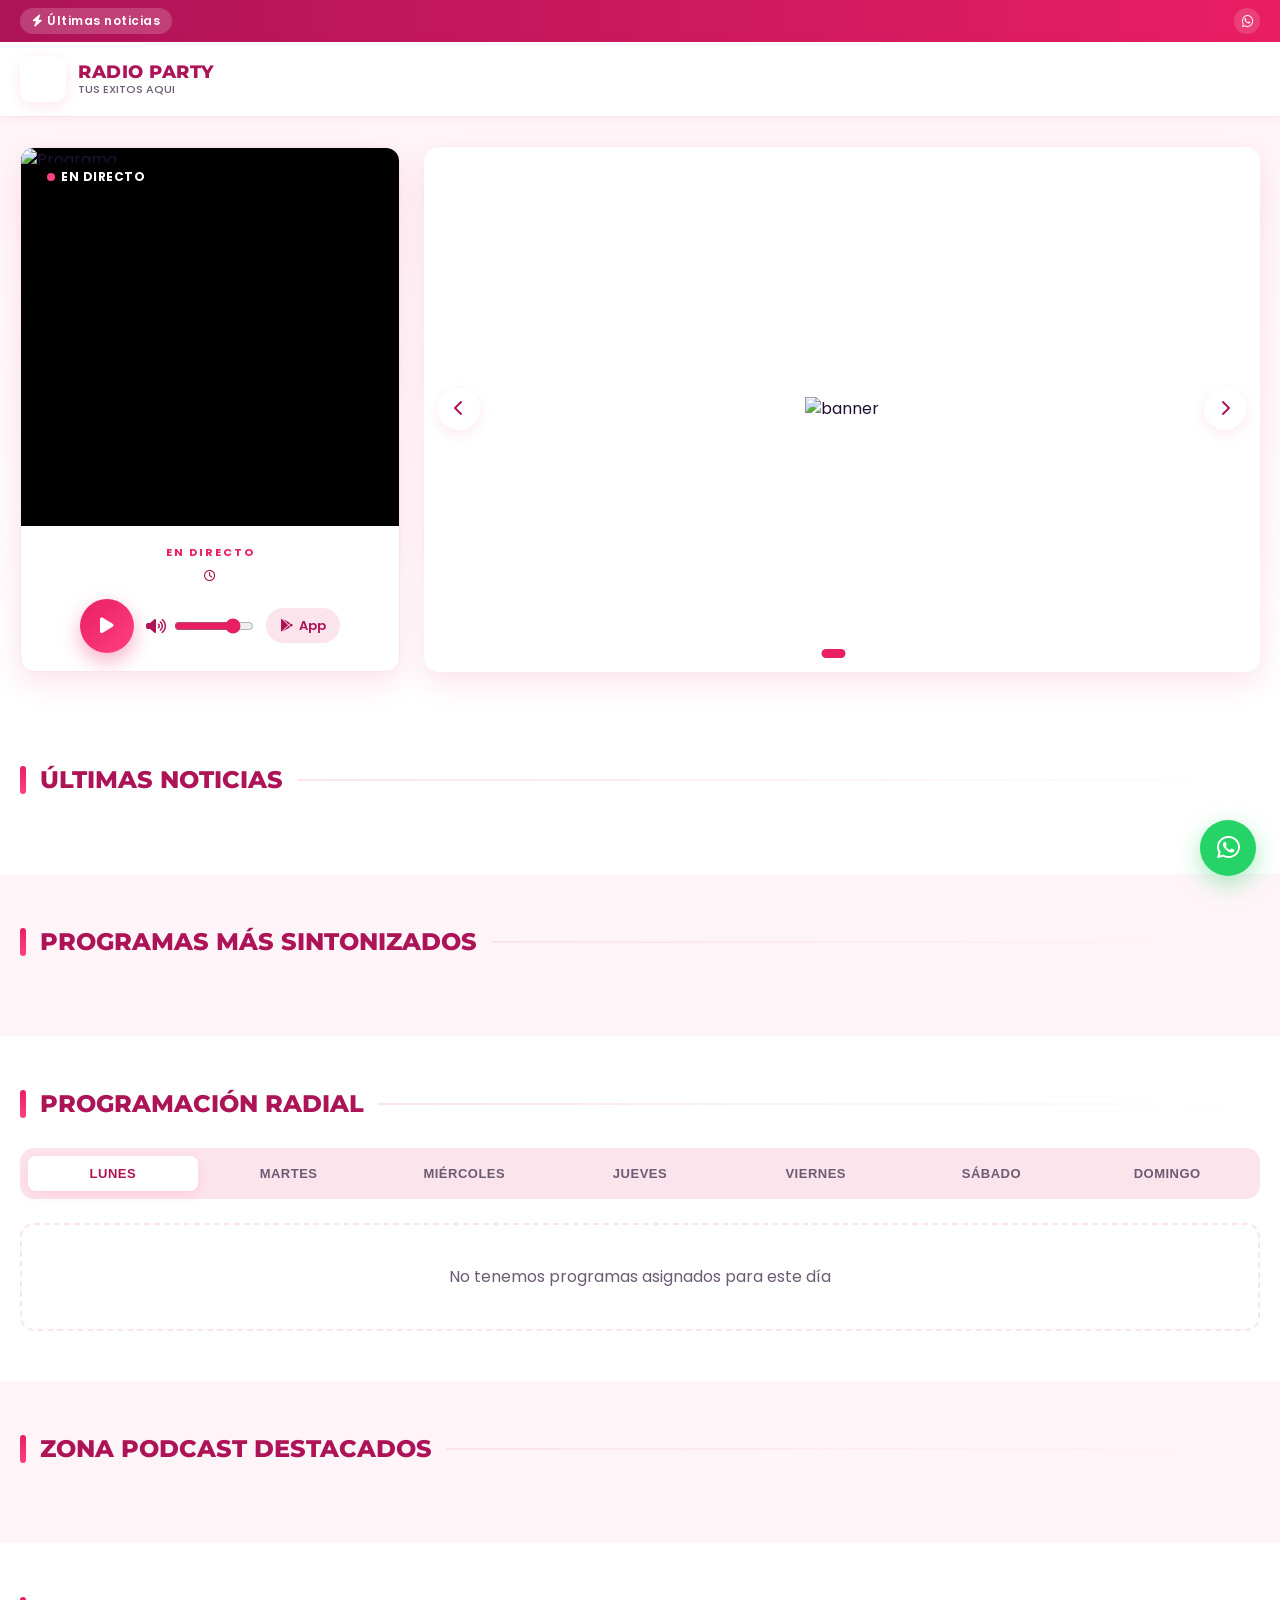
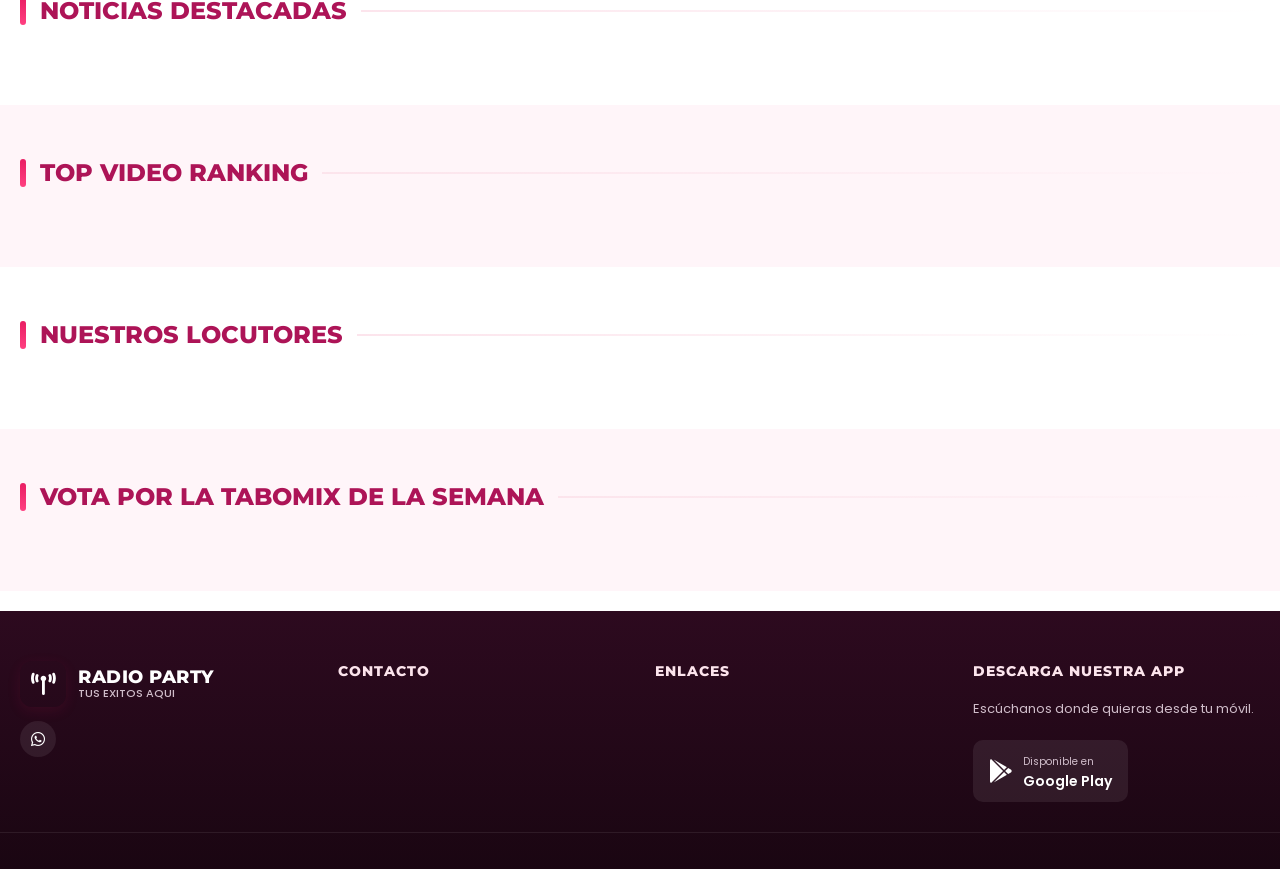
==== index.html @ 706d166e "Update index.html" ====
<!DOCTYPE html>
<html lang="es">
<head>
<meta charset="UTF-8" />
<meta name="viewport" content="width=device-width,initial-scale=1.0" />
<title>Radio Tabocas Mix - La Radio de Quiruvilca</title>
<meta name="description" content="Radio Tabocas Mix - La Radio de Quiruvilca. Noticias, música y programas en vivo 24/7." />
<link rel="preconnect" href="https://fonts.googleapis.com" />
<link rel="preconnect" href="https://fonts.gstatic.com" crossorigin />
<link href="https://fonts.googleapis.com/css2?family=Poppins:wght@300;400;500;600;700;800&family=Montserrat:wght@600;700;800;900&display=swap" rel="stylesheet" />
<link rel="stylesheet" href="https://cdnjs.cloudflare.com/ajax/libs/font-awesome/6.5.1/css/all.min.css" />
<style>:root{
  --primary:#e91e63;
  --primary-dark:#ad1457;
  --primary-light:#fce4ec;
  --accent:#ff4081;
  --bg:#ffffff;
  --surface:#fff5f9;
  --text:#1f1235;
  --text-muted:#6b5b73;
  --nav-text:#ffffff;
  --shadow:0 10px 30px rgba(233,30,99,0.12);
  --shadow-sm:0 4px 14px rgba(233,30,99,0.10);
  --radius:14px;
}
*{box-sizing:border-box;margin:0;padding:0}
html{scroll-behavior:smooth}
body{font-family:'Poppins',sans-serif;background:var(--bg);color:var(--text);line-height:1.5;overflow-x:hidden}
img{max-width:100%;display:block}
a{color:inherit;text-decoration:none}
ul{list-style:none}
.container{max-width:1280px;margin:0 auto;padding:0 20px}

/* TOPBAR */
.topbar{background:linear-gradient(90deg,var(--primary-dark),var(--primary));color:#fff;font-size:13px;padding:8px 0}
.topbar-inner{display:flex;align-items:center;gap:14px}
.breaking-label{background:rgba(255,255,255,0.18);padding:4px 12px;border-radius:20px;font-weight:600;white-space:nowrap;font-size:12px;letter-spacing:.5px}
.breaking-ticker{flex:1;overflow:hidden;white-space:nowrap}
.breaking-ticker span{display:inline-block;animation:tick 28s linear infinite;padding-left:100%}
@keyframes tick{0%{transform:translateX(0)}100%{transform:translateX(-100%)}}
.top-social{display:flex;gap:10px}
.top-social a{width:26px;height:26px;display:grid;place-items:center;background:rgba(255,255,255,.15);border-radius:50%;transition:background .2s,transform .2s}
.top-social a:hover{background:#fff;color:var(--primary);transform:translateY(-2px)}

/* HEADER */
.header{background:#fff;border-bottom:1px solid var(--primary-light);position:sticky;top:0;z-index:50;box-shadow:0 2px 14px rgba(233,30,99,.06)}
.header-inner{display:flex;align-items:center;justify-content:space-between;padding:14px 20px;gap:18px}
.logo{display:flex;align-items:center;gap:12px}
.logo-icon{width:46px;height:46px;display:grid;place-items:center;background:linear-gradient(135deg,var(--primary),var(--accent));color:#fff;border-radius:12px;font-size:22px;box-shadow:var(--shadow-sm)}
.logo-text{display:flex;flex-direction:column;line-height:1.1}
.logo-title{font-family:'Montserrat',sans-serif;font-weight:800;color:var(--primary-dark);font-size:18px;letter-spacing:.5px}
.logo-sub{font-size:11px;color:var(--text-muted);font-weight:500}
.nav{display:flex;gap:6px}
.nav a{padding:10px 14px;font-weight:600;font-size:14px;color:var(--text);border-radius:10px;transition:background .2s,color .2s;position:relative}
.nav a:hover,.nav a.active{background:var(--primary-light);color:var(--primary-dark)}
.menu-toggle{display:none;background:transparent;border:none;font-size:24px;color:var(--primary);cursor:pointer}

/* HERO */
.hero{padding:30px 0 40px;background:linear-gradient(180deg,var(--surface),#fff)}
.hero-grid{display:grid;grid-template-columns:380px 1fr;gap:24px;align-items:stretch}
.player-card{background:#fff;border-radius:var(--radius);box-shadow:var(--shadow);overflow:hidden;display:flex;flex-direction:column;border:1px solid var(--primary-light)}
.player-cover{position:relative;aspect-ratio:1/1;background:#000;overflow:hidden}
.player-cover img{width:100%;height:100%;object-fit:cover}
.live-badge{position:absolute;top:14px;left:14px;background:rgba(0,0,0,.55);backdrop-filter:blur(8px);color:#fff;padding:6px 12px;border-radius:20px;font-size:12px;font-weight:700;display:flex;align-items:center;gap:6px;letter-spacing:.5px}
.live-dot{width:8px;height:8px;border-radius:50%;background:#ff4081;box-shadow:0 0 0 0 rgba(255,64,129,.7);animation:pulse 1.6s infinite}
@keyframes pulse{0%{box-shadow:0 0 0 0 rgba(255,64,129,.7)}70%{box-shadow:0 0 0 12px rgba(255,64,129,0)}100%{box-shadow:0 0 0 0 rgba(255,64,129,0)}}
.player-info{padding:18px;text-align:center}
.player-show{font-size:11px;color:var(--primary);font-weight:700;letter-spacing:2px;margin-bottom:4px}
.player-program{font-family:'Montserrat',sans-serif;font-size:18px;color:var(--text);font-weight:800;line-height:1.2;margin-bottom:4px}
.player-host{color:var(--text-muted);font-size:13px;margin-bottom:6px;font-weight:500}
.player-schedule{font-size:12px;color:var(--primary-dark);margin-bottom:14px;font-weight:600}
.player-controls{display:flex;align-items:center;gap:12px;justify-content:center;flex-wrap:wrap}
.play-btn{width:54px;height:54px;border-radius:50%;background:linear-gradient(135deg,var(--primary),var(--accent));color:#fff;border:none;font-size:18px;cursor:pointer;display:grid;place-items:center;box-shadow:0 8px 20px rgba(233,30,99,.35);transition:transform .2s}
.play-btn:hover{transform:scale(1.08)}
.volume-wrap{display:flex;align-items:center;gap:8px;color:var(--primary-dark)}
.volume-wrap input{width:80px;accent-color:var(--primary)}
.app-btn{background:var(--primary-light);color:var(--primary-dark);padding:8px 14px;border-radius:20px;font-weight:600;font-size:13px;display:inline-flex;align-items:center;gap:6px;transition:background .2s,color .2s}
.app-btn:hover{background:var(--primary);color:#fff}

/* BANNER SLIDER */
.banner-slider{position:relative;border-radius:var(--radius);overflow:hidden;box-shadow:var(--shadow);background:var(--primary-light);min-height:380px}
.banner-track{display:flex;width:100%;height:100%;transition:transform .6s cubic-bezier(.65,0,.35,1)}
.banner-slide{flex:0 0 100%;min-height:380px;display:grid;place-items:center;background:#fff}
.banner-slide img{width:100%;height:100%;object-fit:cover}
.banner-arrow{position:absolute;top:50%;transform:translateY(-50%);background:rgba(255,255,255,.85);backdrop-filter:blur(8px);border:none;width:42px;height:42px;border-radius:50%;cursor:pointer;color:var(--primary-dark);font-size:16px;box-shadow:var(--shadow-sm);transition:background .2s,color .2s;z-index:2}
.banner-arrow:hover{background:var(--primary);color:#fff}
.banner-arrow.prev{left:14px}
.banner-arrow.next{right:14px}
.banner-dots{position:absolute;bottom:14px;left:50%;transform:translateX(-50%);display:flex;gap:8px;z-index:2}
.banner-dots button{width:9px;height:9px;border-radius:50%;background:rgba(255,255,255,.6);border:none;cursor:pointer;padding:0;transition:width .2s,background .2s}
.banner-dots button.active{width:24px;border-radius:8px;background:var(--primary)}

/* SECTIONS */
.section{padding:50px 0}
.section-alt{background:var(--surface)}
.section-title{font-family:'Montserrat',sans-serif;font-weight:800;font-size:24px;margin-bottom:26px;color:var(--primary-dark);text-transform:uppercase;display:flex;align-items:center;gap:14px}
.section-title::before{content:'';width:6px;height:28px;background:linear-gradient(180deg,var(--primary),var(--accent));border-radius:4px}
.section-title::after{content:'';flex:1;height:2px;background:linear-gradient(90deg,var(--primary-light),transparent)}

/* NEWS GRID */
.news-grid{display:grid;grid-template-columns:repeat(auto-fill,minmax(280px,1fr));gap:18px}
.news-card{background:#fff;border-radius:var(--radius);overflow:hidden;box-shadow:var(--shadow-sm);display:flex;gap:14px;padding:12px;transition:transform .25s,box-shadow .25s;border:1px solid var(--primary-light)}
.news-card:hover{transform:translateY(-4px);box-shadow:var(--shadow)}
.news-thumb{flex:0 0 92px;height:92px;border-radius:10px;overflow:hidden;background:var(--primary-light)}
.news-thumb img{width:100%;height:100%;object-fit:cover}
.news-content{flex:1;display:flex;flex-direction:column;justify-content:space-between}
.news-cat{font-size:10px;font-weight:700;color:#fff;background:var(--primary);padding:3px 9px;border-radius:12px;align-self:flex-start;letter-spacing:.5px;text-transform:uppercase}
.news-title{font-size:14px;font-weight:600;color:var(--text);line-height:1.35;margin:6px 0;transition:color .2s}
.news-card:hover .news-title{color:var(--primary-dark)}
.news-date{font-size:11px;color:var(--text-muted);display:flex;align-items:center;gap:4px}

/* TOP PROGRAMS */
.top-programs{display:grid;grid-template-columns:repeat(auto-fill,minmax(220px,1fr));gap:20px}
.program-card{background:#fff;border-radius:var(--radius);overflow:hidden;box-shadow:var(--shadow-sm);position:relative;transition:transform .25s,box-shadow .25s;border:1px solid var(--primary-light)}
.program-card:hover{transform:translateY(-6px);box-shadow:var(--shadow)}
.program-cover{aspect-ratio:1/1;overflow:hidden;background:var(--primary-light)}
.program-cover img{width:100%;height:100%;object-fit:cover;transition:transform .4s}
.program-card:hover .program-cover img{transform:scale(1.06)}
.program-info{padding:14px;text-align:center}
.program-name{font-family:'Montserrat',sans-serif;font-weight:700;font-size:14px;color:var(--text);margin-bottom:10px;min-height:36px;display:flex;align-items:center;justify-content:center;text-transform:uppercase;line-height:1.2}
.program-btn{display:inline-block;padding:8px 18px;background:linear-gradient(135deg,var(--primary),var(--accent));color:#fff;border-radius:20px;font-size:12px;font-weight:700;letter-spacing:.5px;transition:transform .2s}
.program-btn:hover{transform:scale(1.05)}

/* SCHEDULE */
.days-tabs{display:flex;gap:6px;flex-wrap:wrap;margin-bottom:24px;background:var(--primary-light);padding:8px;border-radius:var(--radius)}
.day-tab{flex:1;min-width:90px;padding:10px 14px;background:transparent;border:none;border-radius:8px;font-weight:600;font-size:13px;cursor:pointer;color:var(--text-muted);transition:background .2s,color .2s;text-transform:uppercase;letter-spacing:.5px}
.day-tab:hover{color:var(--primary-dark)}
.day-tab.active{background:#fff;color:var(--primary-dark);box-shadow:var(--shadow-sm)}
.schedule-grid{display:grid;grid-template-columns:repeat(auto-fill,minmax(240px,1fr));gap:16px}
.schedule-item{background:#fff;border-radius:var(--radius);padding:14px;display:flex;gap:14px;align-items:center;box-shadow:var(--shadow-sm);transition:transform .25s,box-shadow .25s;border:1px solid var(--primary-light)}
.schedule-item:hover{transform:translateY(-3px);box-shadow:var(--shadow)}
.schedule-thumb{width:64px;height:64px;flex:0 0 64px;border-radius:10px;overflow:hidden;background:var(--primary-light)}
.schedule-thumb img{width:100%;height:100%;object-fit:cover}
.schedule-info h4{font-family:'Montserrat',sans-serif;font-size:13px;color:var(--text);font-weight:700;margin-bottom:4px;text-transform:uppercase;line-height:1.2}
.schedule-info .time{font-size:12px;color:var(--primary);font-weight:600;display:flex;align-items:center;gap:4px}
.no-programs{grid-column:1/-1;text-align:center;padding:40px;color:var(--text-muted);background:#fff;border-radius:var(--radius);border:2px dashed var(--primary-light)}

/* PODCASTS */
.podcast-grid{display:grid;grid-template-columns:repeat(auto-fill,minmax(280px,1fr));gap:20px}
.podcast-card{background:#fff;border-radius:var(--radius);overflow:hidden;box-shadow:var(--shadow-sm);cursor:pointer;transition:transform .25s,box-shadow .25s;border:1px solid var(--primary-light)}
.podcast-card:hover{transform:translateY(-4px);box-shadow:var(--shadow)}
.podcast-thumb{position:relative;aspect-ratio:16/9;background:#000;overflow:hidden}
.podcast-thumb img{width:100%;height:100%;object-fit:cover;transition:transform .4s}
.podcast-card:hover .podcast-thumb img{transform:scale(1.05)}
.podcast-play{position:absolute;bottom:12px;right:12px;width:48px;height:48px;border-radius:50%;background:rgba(233,30,99,.95);color:#fff;display:grid;place-items:center;font-size:16px;box-shadow:var(--shadow);transition:transform .2s}
.podcast-card:hover .podcast-play{transform:scale(1.1)}
.podcast-info{padding:14px}
.podcast-title{font-size:14px;font-weight:600;color:var(--text);line-height:1.4;margin-bottom:6px}
.podcast-duration{font-size:12px;color:var(--text-muted);display:flex;align-items:center;gap:4px}

/* FEATURED NEWS */
.featured-grid{display:grid;grid-template-columns:repeat(auto-fill,minmax(300px,1fr));gap:20px}
.featured-card{background:#fff;border-radius:var(--radius);overflow:hidden;box-shadow:var(--shadow-sm);transition:transform .25s,box-shadow .25s;border:1px solid var(--primary-light);display:flex;flex-direction:column}
.featured-card:hover{transform:translateY(-4px);box-shadow:var(--shadow)}
.featured-thumb{aspect-ratio:16/10;overflow:hidden;background:var(--primary-light)}
.featured-thumb img{width:100%;height:100%;object-fit:cover;transition:transform .4s}
.featured-card:hover .featured-thumb img{transform:scale(1.05)}
.featured-body{padding:16px;display:flex;flex-direction:column;flex:1}
.featured-cat{font-size:11px;font-weight:700;color:var(--primary);text-transform:uppercase;letter-spacing:1px;margin-bottom:8px}
.featured-title{font-family:'Montserrat',sans-serif;font-size:16px;font-weight:700;color:var(--text);line-height:1.3;margin-bottom:10px}
.featured-excerpt{font-size:13px;color:var(--text-muted);line-height:1.5;margin-bottom:14px;flex:1}
.featured-link{font-size:12px;font-weight:700;color:var(--primary);display:inline-flex;align-items:center;gap:6px;text-transform:uppercase;letter-spacing:.5px;align-self:flex-start;transition:gap .2s}
.featured-link:hover{gap:10px;color:var(--primary-dark)}

/* VIDEO RANKING */
.video-ranking{display:grid;grid-template-columns:repeat(auto-fill,minmax(220px,1fr));gap:18px}
.video-card{background:#fff;border-radius:var(--radius);overflow:hidden;box-shadow:var(--shadow-sm);cursor:pointer;transition:transform .25s,box-shadow .25s;border:1px solid var(--primary-light);position:relative}
.video-card:hover{transform:translateY(-4px);box-shadow:var(--shadow)}
.video-thumb{position:relative;aspect-ratio:16/9;overflow:hidden;background:#000}
.video-thumb img{width:100%;height:100%;object-fit:cover;transition:transform .4s}
.video-card:hover .video-thumb img{transform:scale(1.05)}
.video-rank{position:absolute;top:8px;left:8px;background:linear-gradient(135deg,var(--primary),var(--accent));color:#fff;width:30px;height:30px;border-radius:50%;display:grid;place-items:center;font-weight:800;font-size:14px;box-shadow:var(--shadow-sm)}
.video-play{position:absolute;inset:0;display:grid;place-items:center;background:rgba(0,0,0,.2);opacity:0;transition:opacity .2s}
.video-card:hover .video-play{opacity:1}
.video-play i{font-size:36px;color:#fff;text-shadow:0 4px 12px rgba(0,0,0,.4)}
.video-info{padding:12px}
.video-title{font-size:13px;font-weight:600;color:var(--text);line-height:1.35;margin-bottom:6px;display:-webkit-box;-webkit-line-clamp:2;-webkit-box-orient:vertical;overflow:hidden}
.video-channel{font-size:11px;color:var(--text-muted)}

/* LOCUTORES */
.locutores-grid{display:grid;grid-template-columns:repeat(auto-fill,minmax(200px,1fr));gap:20px}
.locutor-card{background:#fff;border-radius:var(--radius);overflow:hidden;box-shadow:var(--shadow-sm);transition:transform .25s,box-shadow .25s;text-align:center;border:1px solid var(--primary-light)}
.locutor-card:hover{transform:translateY(-6px);box-shadow:var(--shadow)}
.locutor-photo{aspect-ratio:3/4;overflow:hidden;background:linear-gradient(180deg,var(--primary-light),#fff);position:relative}
.locutor-photo img{width:100%;height:100%;object-fit:cover;transition:transform .4s}
.locutor-card:hover .locutor-photo img{transform:scale(1.05)}
.locutor-info{padding:14px}
.locutor-name{font-family:'Montserrat',sans-serif;font-weight:800;font-size:15px;color:var(--text);margin-bottom:4px}
.locutor-program{font-size:11px;color:var(--primary);font-weight:600;letter-spacing:.5px;text-transform:uppercase;margin-bottom:10px}

/* VOTE */
.vote-grid{display:grid;grid-template-columns:repeat(auto-fill,minmax(280px,1fr));gap:18px}
.vote-card{background:#fff;border-radius:var(--radius);overflow:hidden;box-shadow:var(--shadow-sm);border:1px solid var(--primary-light);transition:transform .25s,box-shadow .25s}
.vote-card:hover{transform:translateY(-4px);box-shadow:var(--shadow)}
.vote-thumb{position:relative;aspect-ratio:16/9;overflow:hidden;background:#000}
.vote-thumb img{width:100%;height:100%;object-fit:cover}
.vote-rank{position:absolute;top:10px;left:10px;background:#fff;color:var(--primary-dark);width:36px;height:36px;border-radius:50%;display:grid;place-items:center;font-weight:800;font-size:18px;box-shadow:var(--shadow-sm)}
.vote-body{padding:14px}
.vote-title{font-family:'Montserrat',sans-serif;font-size:15px;font-weight:800;color:var(--text);margin-bottom:2px}
.vote-sub{font-size:12px;color:var(--text-muted);margin-bottom:12px}
.vote-row{display:flex;align-items:center;justify-content:space-between;gap:10px}
.vote-count{font-size:12px;color:var(--primary-dark);font-weight:700;display:flex;align-items:center;gap:6px}
.vote-btn{background:linear-gradient(135deg,var(--primary),var(--accent));color:#fff;border:none;padding:8px 16px;border-radius:20px;font-size:12px;font-weight:700;cursor:pointer;letter-spacing:.5px;transition:transform .2s}
.vote-btn:hover{transform:scale(1.05)}
.vote-btn.voted{background:#bbb;cursor:default}

/* FOOTER */
.footer{background:linear-gradient(180deg,#2d0a1f,#1a0612);color:#fff;padding:50px 0 0;margin-top:20px}
.footer-grid{display:grid;grid-template-columns:repeat(auto-fit,minmax(220px,1fr));gap:30px;padding-bottom:30px}
.footer-col h4{font-family:'Montserrat',sans-serif;font-weight:800;font-size:14px;margin-bottom:16px;color:var(--primary-light);text-transform:uppercase;letter-spacing:1px}
.footer-col p{color:#d0bdca;font-size:13px;line-height:1.7;margin-bottom:12px}
.footer-logo{margin-bottom:14px}
.footer-logo .logo-title{color:#fff}
.footer-logo .logo-sub{color:#d0bdca}
.footer-social{display:flex;gap:10px;margin-top:6px}
.footer-social a{width:36px;height:36px;border-radius:50%;background:rgba(255,255,255,.08);display:grid;place-items:center;color:#fff;transition:background .2s,transform .2s}
.footer-social a:hover{background:var(--primary);transform:translateY(-3px)}
.footer-contact li{display:flex;align-items:flex-start;gap:10px;font-size:13px;color:#d0bdca;margin-bottom:10px}
.footer-contact i{color:var(--accent);margin-top:3px;flex-shrink:0}
.footer-links li{margin-bottom:8px}
.footer-links a{font-size:13px;color:#d0bdca;transition:color .2s}
.footer-links a:hover{color:var(--accent)}
.app-store-btn{display:inline-flex;align-items:center;gap:10px;background:rgba(255,255,255,.08);padding:10px 16px;border-radius:10px;color:#fff;font-size:14px;font-weight:600;margin-top:8px;transition:background .2s}
.app-store-btn:hover{background:var(--primary)}
.app-store-btn i{font-size:24px}
.app-store-btn small{font-size:10px;color:#d0bdca;font-weight:400}
.footer-bottom{border-top:1px solid rgba(255,255,255,.08);padding:18px 0;text-align:center;font-size:12px;color:#bca3b6}

/* VIDEO MODAL */
.video-modal{position:fixed;inset:0;background:rgba(0,0,0,.85);display:none;align-items:center;justify-content:center;z-index:100;padding:20px}
.video-modal.active{display:flex}
.video-modal-inner{width:100%;max-width:960px;position:relative}
.video-iframe-wrap{aspect-ratio:16/9;background:#000;border-radius:var(--radius);overflow:hidden}
.video-iframe-wrap iframe{width:100%;height:100%}
.video-close{position:absolute;top:-44px;right:0;background:transparent;border:none;color:#fff;font-size:24px;cursor:pointer;width:36px;height:36px;display:grid;place-items:center;border-radius:50%;transition:background .2s}
.video-close:hover{background:rgba(255,255,255,.1)}

/* WHATSAPP FLOAT */
.float-whatsapp{position:fixed;bottom:24px;right:24px;width:56px;height:56px;background:#25d366;color:#fff;border-radius:50%;display:grid;place-items:center;font-size:26px;box-shadow:0 8px 24px rgba(37,211,102,.4);z-index:40;transition:transform .2s}
.float-whatsapp:hover{transform:scale(1.1)}

/* RESPONSIVE */
@media (max-width:980px){
  .hero-grid{grid-template-columns:1fr}
  .nav{position:fixed;top:0;right:-100%;width:280px;height:100vh;background:#fff;flex-direction:column;padding:80px 24px 24px;gap:8px;box-shadow:-8px 0 24px rgba(0,0,0,.1);transition:right .3s;z-index:55}
  .nav.open{right:0}
  .nav a{padding:14px;font-size:15px;border-bottom:1px solid var(--primary-light);border-radius:0}
  .menu-toggle{display:block}
  .topbar-inner{font-size:11px}
  .breaking-label{font-size:10px;padding:3px 8px}
  .top-social{display:none}
  .section{padding:36px 0}
  .section-title{font-size:18px}
}
@media (max-width:600px){
  .news-card{flex-direction:column}
  .news-thumb{flex:none;width:100%;height:160px}
  .day-tab{min-width:0;padding:8px;font-size:11px}
}
</style>
</head>
<body>
  <!-- TOP BAR -->
  <div class="topbar">
    <div class="container topbar-inner">
      <span class="breaking-label"><i class="fas fa-bolt"></i> Últimas noticias</span>
      <div class="breaking-ticker"><span id="breakingNews">...</span></div>
      <div class="top-social" id="topSocial"></div>
    </div>
  </div>

  <!-- HEADER -->
  <header class="header">
    <div class="container header-inner">
      <a href="#inicio" class="logo">
        <span class="logo-icon"><i class="fas fa-broadcast-tower"></i></span>
        <div class="logo-text">
          <span class="logo-title" id="siteName">Radio Tabocas Mix</span>
          <span class="logo-sub" id="siteTagline">La Radio de Quiruvilca</span>
        </div>
      </a>
      <nav class="nav" id="mainNav"></nav>
      <button class="menu-toggle" id="menuToggle" aria-label="Menú"><i class="fas fa-bars"></i></button>
    </div>
  </header>

  <!-- HERO + PLAYER + BANNERS -->
  <section class="hero" id="inicio">
    <div class="container hero-grid">
      <div class="player-card">
        <div class="player-cover">
          <img id="playerCover" src="" alt="Programa" />
          <div class="live-badge"><span class="live-dot"></span> EN DIRECTO</div>
        </div>
        <div class="player-info">
          <div class="player-show" id="playerShowTitle">EN DIRECTO</div>
          <h3 class="player-program" id="playerProgram">PROGRAMA</h3>
          <div class="player-host" id="playerHost">Conductor</div>
          <div class="player-schedule"><i class="far fa-clock"></i> <span id="playerSchedule">00:00</span></div>
          <div class="player-controls">
            <button id="playBtn" class="play-btn" aria-label="Reproducir"><i class="fas fa-play"></i></button>
            <div class="volume-wrap">
              <i class="fas fa-volume-up"></i>
              <input type="range" id="volume" min="0" max="100" value="80" />
            </div>
            <a id="appLink" href="#" target="_blank" class="app-btn"><i class="fab fa-google-play"></i> App</a>
          </div>
          <audio id="audioPlayer" preload="none"></audio>
        </div>
      </div>

      <div class="banner-slider">
        <div class="banner-track" id="bannerTrack"></div>
        <button class="banner-arrow prev" id="bannerPrev"><i class="fas fa-chevron-left"></i></button>
        <button class="banner-arrow next" id="bannerNext"><i class="fas fa-chevron-right"></i></button>
        <div class="banner-dots" id="bannerDots"></div>
      </div>
    </div>
  </section>

  <!-- ULTIMAS NOTICIAS -->
  <section class="section" id="noticias">
    <div class="container">
      <h2 class="section-title"><span>Últimas Noticias</span></h2>
      <div class="news-grid" id="newsList"></div>
    </div>
  </section>

  <!-- PROGRAMAS MAS SINTONIZADOS -->
  <section class="section section-alt" id="programas">
    <div class="container">
      <h2 class="section-title"><span>Programas más sintonizados</span></h2>
      <div class="top-programs" id="topPrograms"></div>
    </div>
  </section>

  <!-- PROGRAMACION RADIAL -->
  <section class="section" id="programacion">
    <div class="container">
      <h2 class="section-title"><span>Programación Radial</span></h2>
      <div class="days-tabs" id="daysTabs"></div>
      <div class="schedule-grid" id="scheduleGrid"></div>
    </div>
  </section>

  <!-- PODCAST -->
  <section class="section section-alt" id="podcast">
    <div class="container">
      <h2 class="section-title"><span>Zona Podcast Destacados</span></h2>
      <div class="podcast-grid" id="podcastGrid"></div>
    </div>
  </section>

  <!-- NOTICIAS DESTACADAS -->
  <section class="section">
    <div class="container">
      <h2 class="section-title"><span>Noticias Destacadas</span></h2>
      <div class="featured-grid" id="featuredNews"></div>
    </div>
  </section>

  <!-- TOP VIDEO RANKING -->
  <section class="section section-alt">
    <div class="container">
      <h2 class="section-title"><span>Top Video Ranking</span></h2>
      <div class="video-ranking" id="videoRanking"></div>
    </div>
  </section>

  <!-- LOCUTORES -->
  <section class="section" id="locutores">
    <div class="container">
      <h2 class="section-title"><span>Nuestros Locutores</span></h2>
      <div class="locutores-grid" id="locutoresGrid"></div>
    </div>
  </section>

  <!-- TABOMIX VOTE -->
  <section class="section section-alt" id="tabomix">
    <div class="container">
      <h2 class="section-title"><span>Vota por la TaboMix de la semana</span></h2>
      <div class="vote-grid" id="voteGrid"></div>
    </div>
  </section>

  <!-- FOOTER -->
  <footer class="footer" id="contacto">
    <div class="container footer-grid">
      <div class="footer-col">
        <div class="logo footer-logo">
          <span class="logo-icon"><i class="fas fa-broadcast-tower"></i></span>
          <div class="logo-text">
            <span class="logo-title" id="footerSiteName">Radio Tabocas Mix</span>
            <span class="logo-sub" id="footerSiteTagline">La Radio de Quiruvilca</span>
          </div>
        </div>
        <p id="footerAbout"></p>
        <div class="footer-social" id="footerSocial"></div>
      </div>
      <div class="footer-col">
        <h4>Contacto</h4>
        <ul class="footer-contact" id="footerContact"></ul>
      </div>
      <div class="footer-col">
        <h4>Enlaces</h4>
        <ul class="footer-links" id="footerLinks"></ul>
      </div>
      <div class="footer-col">
        <h4>Descarga nuestra app</h4>
        <p>Escúchanos donde quieras desde tu móvil.</p>
        <a id="footerAppLink" target="_blank" class="app-store-btn">
          <i class="fab fa-google-play"></i>
          <span><small>Disponible en</small><br/>Google Play</span>
        </a>
      </div>
    </div>
    <div class="footer-bottom">
      <div class="container"><span id="copyrightText"></span></div>
    </div>
  </footer>

  <!-- Video Modal -->
  <div class="video-modal" id="videoModal">
    <div class="video-modal-inner">
      <button class="video-close" id="videoClose"><i class="fas fa-times"></i></button>
      <div class="video-iframe-wrap"><iframe id="videoFrame" src="" allowfullscreen frameborder="0"></iframe></div>
    </div>
  </div>

  <!-- Floating WhatsApp -->
  <a id="floatWhats" href="#" target="_blank" class="float-whatsapp" aria-label="WhatsApp"><i class="fab fa-whatsapp"></i></a>

  <script>// ============================================
// MAIN.JS - Carga data.json y renderiza el sitio
// ============================================
const DAY_KEYS = ['lunes','martes','miercoles','jueves','viernes','sabado','domingo'];
const DAY_LABELS = {lunes:'Lunes',martes:'Martes',miercoles:'Miércoles',jueves:'Jueves',viernes:'Viernes',sabado:'Sábado',domingo:'Domingo'};

let DATA = null;
let bannerIndex = 0;
let bannerTimer = null;
let isPlaying = false;

// FETCH DATA
async function loadData(){
  try{
    const res = await fetch('data.json?v=' + Date.now());
    DATA = await res.json();
    applyTheme(DATA.theme);
    renderAll();
  }catch(e){
    console.error('Error cargando data.json',e);
    document.body.innerHTML = '<div style="padding:40px;text-align:center;font-family:sans-serif"><h2>No se pudo cargar <code>data.json</code></h2><p>Verifica que el archivo exista en la misma carpeta que index.html</p></div>';
  }
}

function applyTheme(t){
  if(!t) return;
  const r = document.documentElement.style;
  if(t.primary) r.setProperty('--primary',t.primary);
  if(t.primaryDark) r.setProperty('--primary-dark',t.primaryDark);
  if(t.primaryLight) r.setProperty('--primary-light',t.primaryLight);
  if(t.accent) r.setProperty('--accent',t.accent);
  if(t.background) r.setProperty('--bg',t.background);
  if(t.surface) r.setProperty('--surface',t.surface);
  if(t.text) r.setProperty('--text',t.text);
  if(t.textMuted) r.setProperty('--text-muted',t.textMuted);
}

function renderAll(){
  document.title = `${DATA.site.name} - ${DATA.site.tagline}`;
  document.getElementById('siteName').textContent = DATA.site.name;
  document.getElementById('siteTagline').textContent = DATA.site.tagline;
  document.getElementById('footerSiteName').textContent = DATA.site.name;
  document.getElementById('footerSiteTagline').textContent = DATA.site.tagline;
  document.getElementById('breakingNews').textContent = DATA.breakingNews || '';

  // Apply favicon dynamically
  if(DATA.site.favicon){
    let link = document.querySelector("link[rel~='icon']");
    if(!link){link = document.createElement('link');link.rel='icon';document.head.appendChild(link);}
    link.href = DATA.site.favicon;
  }

  // Apply custom logo (replace antenna icon with image if logoUrl is set)
  if(DATA.site.logoUrl){
    document.querySelectorAll('.logo-icon').forEach(el=>{
      el.innerHTML = `<img src="${DATA.site.logoUrl}" alt="logo" style="width:100%;height:100%;object-fit:cover;border-radius:inherit" onerror="this.parentElement.innerHTML='<i class=&quot;fas fa-broadcast-tower&quot;></i>'" />`;
      el.style.background = 'transparent';
      el.style.padding = '0';
      el.style.overflow = 'hidden';
    });
  }

  renderTopSocial();
  renderMenu();
  renderPlayer();
  renderBanners();
  renderNews();
  renderTopPrograms();
  renderSchedule();
  renderPodcasts();
  renderFeaturedNews();
  renderVideos();
  renderLocutores();
  renderVote();
  renderFooter();
  initMobileMenu();
}

// SOCIAL ICONS
const SOCIAL_ICONS = {facebook:'facebook-f',instagram:'instagram',youtube:'youtube',tiktok:'tiktok',whatsapp:'whatsapp',twitter:'twitter'};
function renderTopSocial(){
  const c = document.getElementById('topSocial');
  c.innerHTML = '';
  const s = DATA.site.social || {};
  Object.entries(s).forEach(([k,url])=>{
    if(!url) return;
    const icon = SOCIAL_ICONS[k] || 'link';
    c.insertAdjacentHTML('beforeend',`<a href="${url}" target="_blank" rel="noopener" title="${k}"><i class="fab fa-${icon}"></i></a>`);
  });
  // Floating WhatsApp
  if(s.whatsapp){document.getElementById('floatWhats').href=s.whatsapp;}else{document.getElementById('floatWhats').style.display='none';}
}

function renderMenu(){
  const nav = document.getElementById('mainNav');
  nav.innerHTML = (DATA.menu||[]).map(m=>`<a href="${m.url}">${m.label}</a>`).join('');
  // close mobile on click
  nav.querySelectorAll('a').forEach(a=>a.addEventListener('click',()=>nav.classList.remove('open')));
}

// PLAYER
function renderPlayer(){
  const p = DATA.player||{};
  document.getElementById('playerCover').src = p.cover || '';
  document.getElementById('playerShowTitle').textContent = p.showTitle || 'EN DIRECTO';
  document.getElementById('playerProgram').textContent = p.programName || '';
  document.getElementById('playerHost').textContent = p.hostName || '';
  document.getElementById('playerSchedule').textContent = p.schedule || '';
  document.getElementById('appLink').href = DATA.site.appUrl || '#';
  const audio = document.getElementById('audioPlayer');
  audio.src = DATA.site.streamUrl || '';
  const playBtn = document.getElementById('playBtn');
  playBtn.onclick = ()=>{
    if(isPlaying){audio.pause();playBtn.innerHTML='<i class="fas fa-play"></i>';isPlaying=false;}
    else{audio.play().catch(()=>{});playBtn.innerHTML='<i class="fas fa-pause"></i>';isPlaying=true;}
  };
  document.getElementById('volume').oninput = (e)=>{audio.volume = e.target.value/100;};
  audio.volume = 0.8;
}

// BANNERS SLIDER
function renderBanners(){
  const track = document.getElementById('bannerTrack');
  const dots = document.getElementById('bannerDots');
  const banners = DATA.banners||[];
  track.innerHTML = banners.map(b=>`<div class="banner-slide"><a href="${b.url||'#'}" target="_blank"><img src="${b.image}" alt="banner" loading="lazy" /></a></div>`).join('');
  dots.innerHTML = banners.map((_,i)=>`<button data-i="${i}" class="${i===0?'active':''}"></button>`).join('');
  dots.querySelectorAll('button').forEach(b=>b.addEventListener('click',()=>goBanner(+b.dataset.i)));
  document.getElementById('bannerPrev').onclick = ()=>goBanner(bannerIndex-1);
  document.getElementById('bannerNext').onclick = ()=>goBanner(bannerIndex+1);
  startBannerAuto();
}
function goBanner(i){
  const banners = DATA.banners||[];
  if(!banners.length) return;
  bannerIndex = (i+banners.length)%banners.length;
  document.getElementById('bannerTrack').style.transform = `translateX(-${bannerIndex*100}%)`;
  document.querySelectorAll('.banner-dots button').forEach((b,idx)=>b.classList.toggle('active',idx===bannerIndex));
  startBannerAuto();
}
function startBannerAuto(){
  clearTimeout(bannerTimer);
  bannerTimer = setTimeout(()=>goBanner(bannerIndex+1),5500);
}

// NEWS
function renderNews(){
  const c = document.getElementById('newsList');
  c.innerHTML = (DATA.news||[]).map(n=>`
    <a class="news-card" href="${n.url||'#'}">
      <div class="news-thumb"><img src="${n.image}" alt="" loading="lazy" /></div>
      <div class="news-content">
        <div>
          ${n.category?`<span class="news-cat">${n.category}</span>`:''}
          <h3 class="news-title">${n.title}</h3>
        </div>
        <div class="news-date"><i class="far fa-calendar"></i> ${n.date||''}</div>
      </div>
    </a>
  `).join('');
}

// TOP PROGRAMS
function renderTopPrograms(){
  const c = document.getElementById('topPrograms');
  c.innerHTML = (DATA.topPrograms||[]).map(p=>`
    <div class="program-card">
      <div class="program-cover"><img src="${p.image}" alt="${p.name}" loading="lazy" /></div>
      <div class="program-info">
        <h3 class="program-name">${p.name}</h3>
        <a class="program-btn" href="${p.url||'#'}">Ver Programa</a>
      </div>
    </div>
  `).join('');
}

// SCHEDULE
function renderSchedule(){
  const tabs = document.getElementById('daysTabs');
  tabs.innerHTML = DAY_KEYS.map((d,i)=>`<button class="day-tab ${i===0?'active':''}" data-day="${d}">${DAY_LABELS[d]}</button>`).join('');
  tabs.querySelectorAll('.day-tab').forEach(t=>t.addEventListener('click',()=>{
    tabs.querySelectorAll('.day-tab').forEach(x=>x.classList.remove('active'));
    t.classList.add('active');
    renderDay(t.dataset.day);
  }));
  renderDay(DAY_KEYS[0]);
}
function renderDay(day){
  const c = document.getElementById('scheduleGrid');
  const items = (DATA.schedule&&DATA.schedule[day])||[];
  if(!items.length){c.innerHTML='<div class="no-programs">No tenemos programas asignados para este día</div>';return;}
  c.innerHTML = items.map(p=>`
    <div class="schedule-item">
      <div class="schedule-thumb"><img src="${p.image}" alt="" loading="lazy" /></div>
      <div class="schedule-info">
        <h4>${p.name}</h4>
        <div class="time"><i class="far fa-clock"></i> ${p.time}</div>
      </div>
    </div>
  `).join('');
}

// PODCASTS
function renderPodcasts(){
  const c = document.getElementById('podcastGrid');
  c.innerHTML = (DATA.podcasts||[]).map(p=>`
    <a class="podcast-card" href="${p.url||'#'}">
      <div class="podcast-thumb">
        <img src="${p.image}" alt="" loading="lazy" />
        <span class="podcast-play"><i class="fas fa-play"></i></span>
      </div>
      <div class="podcast-info">
        <h3 class="podcast-title">${p.title}</h3>
        <div class="podcast-duration"><i class="far fa-clock"></i> Duración: ${p.duration||'00:00'}</div>
      </div>
    </a>
  `).join('');
}

// FEATURED NEWS
function renderFeaturedNews(){
  const c = document.getElementById('featuredNews');
  c.innerHTML = (DATA.featuredNews||[]).map(n=>`
    <article class="featured-card">
      <a href="${n.url||'#'}"><div class="featured-thumb"><img src="${n.image}" alt="" loading="lazy" /></div></a>
      <div class="featured-body">
        ${n.category?`<span class="featured-cat">${n.category}</span>`:''}
        <h3 class="featured-title">${n.title}</h3>
        <p class="featured-excerpt">${n.excerpt||''}</p>
        <a href="${n.url||'#'}" class="featured-link">Leer Entrada <i class="fas fa-arrow-right"></i></a>
      </div>
    </article>
  `).join('');
}

// VIDEOS
function renderVideos(){
  const c = document.getElementById('videoRanking');
  c.innerHTML = (DATA.videos||[]).map((v,i)=>`
    <div class="video-card" data-yt="${v.youtubeId}">
      <div class="video-thumb">
        <img src="https://i.ytimg.com/vi/${v.youtubeId}/mqdefault.jpg" alt="${v.title}" loading="lazy" />
        <span class="video-rank">${i+1}</span>
        <span class="video-play"><i class="fas fa-play-circle"></i></span>
      </div>
      <div class="video-info">
        <div class="video-title">${v.title}</div>
        <div class="video-channel">${v.channel||''}</div>
      </div>
    </div>
  `).join('');
  c.querySelectorAll('.video-card').forEach(card=>card.addEventListener('click',()=>openVideo(card.dataset.yt)));
}
function openVideo(id){
  const modal = document.getElementById('videoModal');
  document.getElementById('videoFrame').src = `https://www.youtube.com/embed/${id}?autoplay=1&rel=0`;
  modal.classList.add('active');
}
document.getElementById('videoClose').onclick = ()=>{
  document.getElementById('videoModal').classList.remove('active');
  document.getElementById('videoFrame').src = '';
};
document.getElementById('videoModal').addEventListener('click',e=>{
  if(e.target.id==='videoModal'){
    document.getElementById('videoModal').classList.remove('active');
    document.getElementById('videoFrame').src = '';
  }
});

// LOCUTORES
function renderLocutores(){
  const c = document.getElementById('locutoresGrid');
  c.innerHTML = (DATA.locutores||[]).map(l=>`
    <article class="locutor-card">
      <a href="${l.url||'#'}"><div class="locutor-photo"><img src="${l.image}" alt="${l.name}" loading="lazy" /></div></a>
      <div class="locutor-info">
        <h3 class="locutor-name">${l.name}</h3>
        <div class="locutor-program">${l.program||''}</div>
        <a href="${l.url||'#'}" class="featured-link">Ver locutor <i class="fas fa-arrow-right"></i></a>
      </div>
    </article>
  `).join('');
}

// VOTE
function renderVote(){
  const votes = JSON.parse(localStorage.getItem('tabomix_votes')||'{}');
  const c = document.getElementById('voteGrid');
  c.innerHTML = (DATA.tabomixVote||[]).map((v,i)=>`
    <div class="vote-card">
      <div class="vote-thumb">
        <img src="${v.image}" alt="${v.title}" loading="lazy" />
        <span class="vote-rank">${i+1}</span>
      </div>
      <div class="vote-body">
        <h3 class="vote-title">${v.title}</h3>
        <div class="vote-sub">${v.subtitle||''}</div>
        <div class="vote-row">
          <span class="vote-count"><i class="fas fa-heart"></i> <span data-count="${i}">${(v.votes||0)+(votes[i]?1:0)}</span> votos</span>
          <button class="vote-btn ${votes[i]?'voted':''}" data-vi="${i}" ${votes[i]?'disabled':''}>${votes[i]?'Votado':'Votar'}</button>
        </div>
      </div>
    </div>
  `).join('');
  c.querySelectorAll('.vote-btn').forEach(b=>b.addEventListener('click',()=>{
    const i=+b.dataset.vi;
    const v=JSON.parse(localStorage.getItem('tabomix_votes')||'{}');
    if(v[i])return;
    v[i]=true;localStorage.setItem('tabomix_votes',JSON.stringify(v));
    const span=document.querySelector(`[data-count="${i}"]`);
    span.textContent = (+span.textContent)+1;
    b.classList.add('voted');b.textContent='Votado';b.disabled=true;
  }));
}

// FOOTER
function renderFooter(){
  const f = DATA.footer||{};
  document.getElementById('footerAbout').textContent = f.about||'';
  document.getElementById('copyrightText').textContent = f.copyright||'';
  const ct = document.getElementById('footerContact');
  const c = f.contact||{};
  ct.innerHTML = '';
  if(c.phone) ct.insertAdjacentHTML('beforeend',`<li><i class="fas fa-phone"></i> <span>${c.phone}</span></li>`);
  if(c.email) ct.insertAdjacentHTML('beforeend',`<li><i class="fas fa-envelope"></i> <span>${c.email}</span></li>`);
  if(c.address) ct.insertAdjacentHTML('beforeend',`<li><i class="fas fa-map-marker-alt"></i> <span>${c.address}</span></li>`);
  // links
  document.getElementById('footerLinks').innerHTML = (DATA.menu||[]).map(m=>`<li><a href="${m.url}">${m.label}</a></li>`).join('');
  // social
  const s = DATA.site.social||{};
  const fs = document.getElementById('footerSocial');
  fs.innerHTML = '';
  Object.entries(s).forEach(([k,url])=>{
    if(!url) return;
    const icon = SOCIAL_ICONS[k]||'link';
    fs.insertAdjacentHTML('beforeend',`<a href="${url}" target="_blank" rel="noopener" title="${k}"><i class="fab fa-${icon}"></i></a>`);
  });
  document.getElementById('footerAppLink').href = DATA.site.appUrl||'#';
}

function initMobileMenu(){
  const btn = document.getElementById('menuToggle');
  const nav = document.getElementById('mainNav');
  btn.onclick = ()=>nav.classList.toggle('open');
}

loadData();
</script>
</body>
</html>
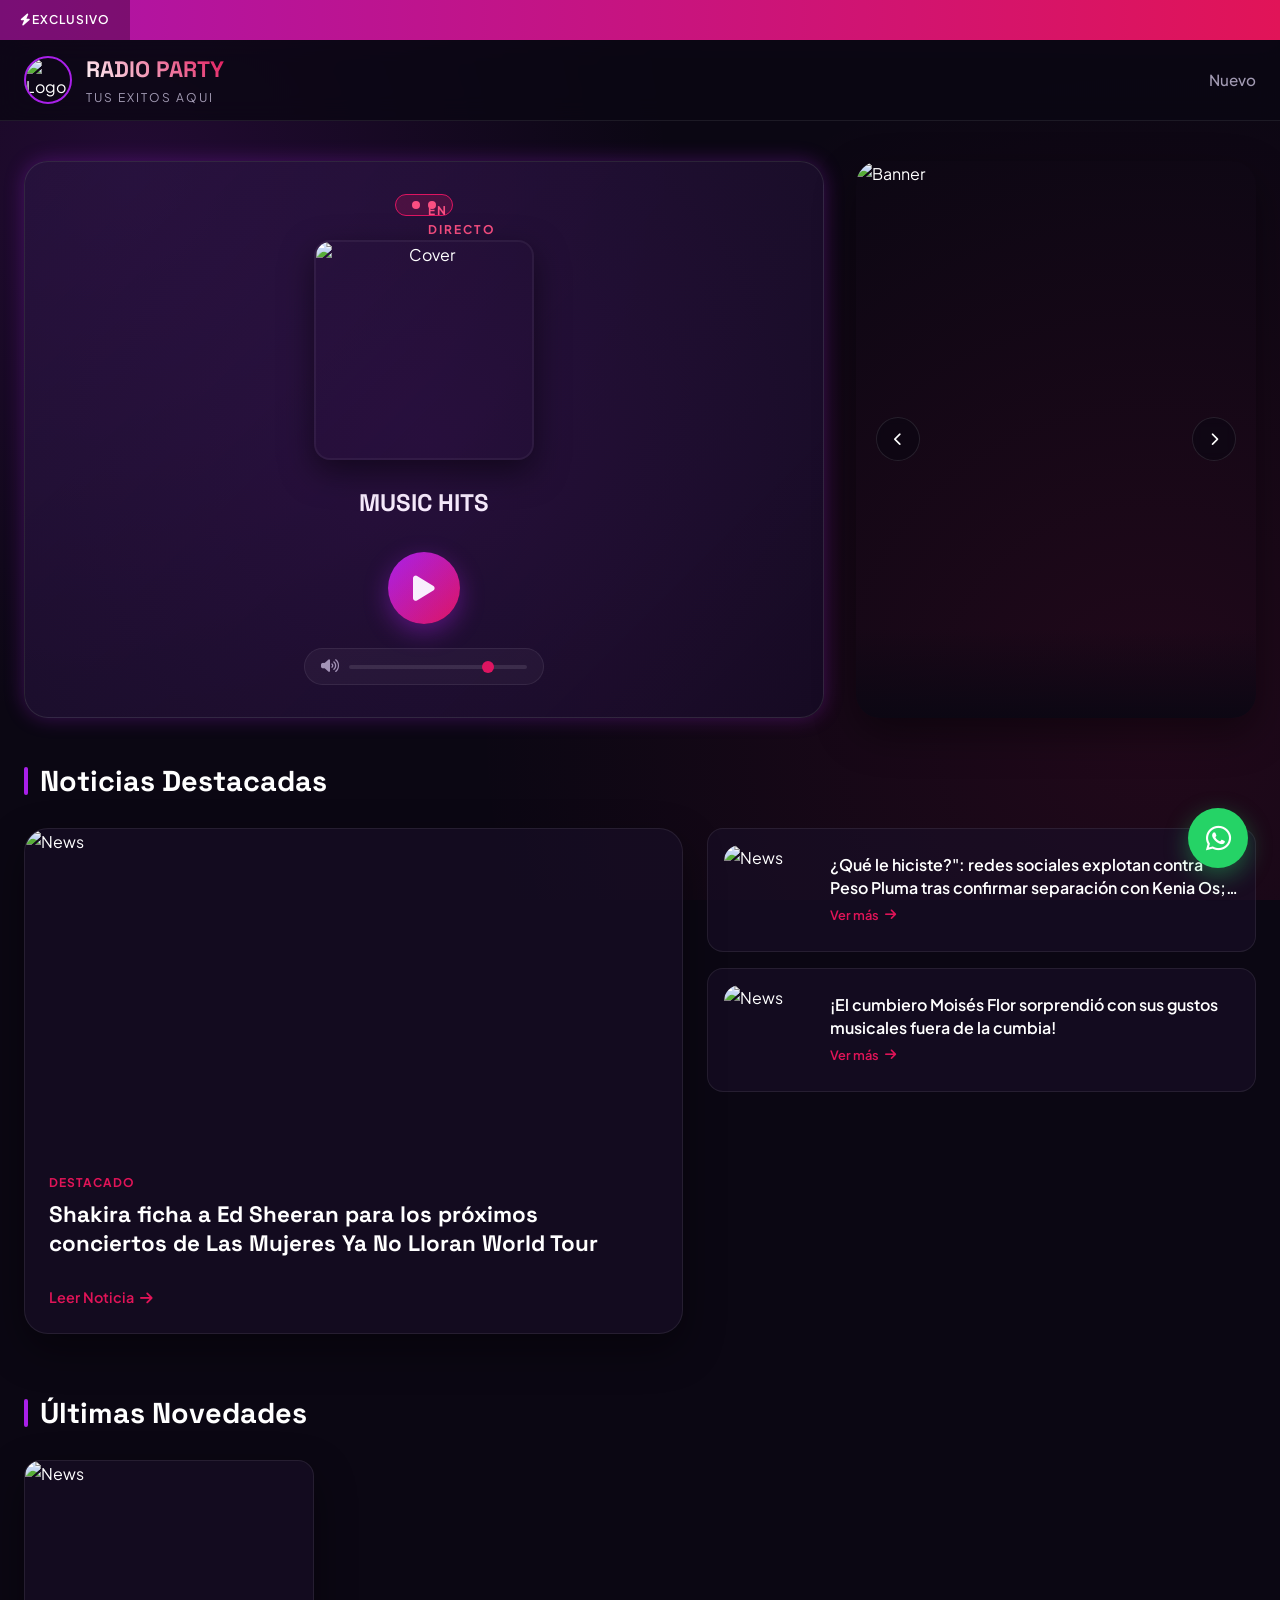
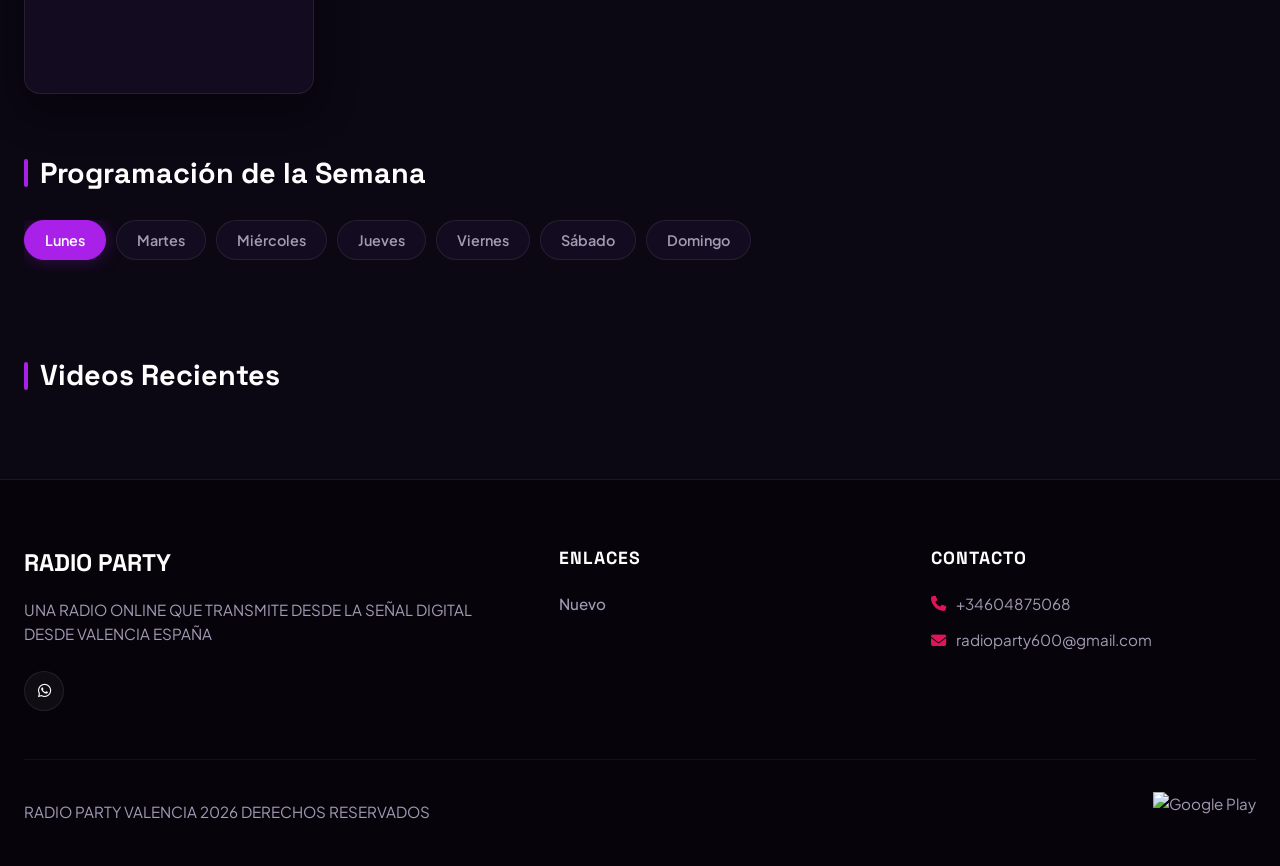
==== commit 1c1f9a8e: "Update index.html" ====
--- a/index.html
+++ b/index.html
@@ -3,780 +3,657 @@
 <head>
 <meta charset="UTF-8" />
 <meta name="viewport" content="width=device-width,initial-scale=1.0" />
-<title>Radio Tabocas Mix - La Radio de Quiruvilca</title>
-<meta name="description" content="Radio Tabocas Mix - La Radio de Quiruvilca. Noticias, música y programas en vivo 24/7." />
+<title>Radio Party - Tus Éxitos Aquí</title>
+<meta name="description" content="Radio Party - Tus Éxitos Aquí. Noticias, música y programas en vivo 24/7." />
 <link rel="preconnect" href="https://fonts.googleapis.com" />
 <link rel="preconnect" href="https://fonts.gstatic.com" crossorigin />
-<link href="https://fonts.googleapis.com/css2?family=Poppins:wght@300;400;500;600;700;800&family=Montserrat:wght@600;700;800;900&display=swap" rel="stylesheet" />
+<link href="https://fonts.googleapis.com/css2?family=Plus+Jakarta+Sans:wght@300;400;500;600;700;800&family=Space+Grotesk:wght@500;700&display=swap" rel="stylesheet" />
 <link rel="stylesheet" href="https://cdnjs.cloudflare.com/ajax/libs/font-awesome/6.5.1/css/all.min.css" />
-<style>:root{
-  --primary:#e91e63;
-  --primary-dark:#ad1457;
-  --primary-light:#fce4ec;
-  --accent:#ff4081;
-  --bg:#ffffff;
-  --surface:#fff5f9;
-  --text:#1f1235;
-  --text-muted:#6b5b73;
-  --nav-text:#ffffff;
-  --shadow:0 10px 30px rgba(233,30,99,0.12);
-  --shadow-sm:0 4px 14px rgba(233,30,99,0.10);
-  --radius:14px;
-}
-*{box-sizing:border-box;margin:0;padding:0}
-html{scroll-behavior:smooth}
-body{font-family:'Poppins',sans-serif;background:var(--bg);color:var(--text);line-height:1.5;overflow-x:hidden}
-img{max-width:100%;display:block}
-a{color:inherit;text-decoration:none}
-ul{list-style:none}
-.container{max-width:1280px;margin:0 auto;padding:0 20px}
-
-/* TOPBAR */
-.topbar{background:linear-gradient(90deg,var(--primary-dark),var(--primary));color:#fff;font-size:13px;padding:8px 0}
-.topbar-inner{display:flex;align-items:center;gap:14px}
-.breaking-label{background:rgba(255,255,255,0.18);padding:4px 12px;border-radius:20px;font-weight:600;white-space:nowrap;font-size:12px;letter-spacing:.5px}
-.breaking-ticker{flex:1;overflow:hidden;white-space:nowrap}
-.breaking-ticker span{display:inline-block;animation:tick 28s linear infinite;padding-left:100%}
-@keyframes tick{0%{transform:translateX(0)}100%{transform:translateX(-100%)}}
-.top-social{display:flex;gap:10px}
-.top-social a{width:26px;height:26px;display:grid;place-items:center;background:rgba(255,255,255,.15);border-radius:50%;transition:background .2s,transform .2s}
-.top-social a:hover{background:#fff;color:var(--primary);transform:translateY(-2px)}
-
-/* HEADER */
-.header{background:#fff;border-bottom:1px solid var(--primary-light);position:sticky;top:0;z-index:50;box-shadow:0 2px 14px rgba(233,30,99,.06)}
-.header-inner{display:flex;align-items:center;justify-content:space-between;padding:14px 20px;gap:18px}
-.logo{display:flex;align-items:center;gap:12px}
-.logo-icon{width:46px;height:46px;display:grid;place-items:center;background:linear-gradient(135deg,var(--primary),var(--accent));color:#fff;border-radius:12px;font-size:22px;box-shadow:var(--shadow-sm)}
-.logo-text{display:flex;flex-direction:column;line-height:1.1}
-.logo-title{font-family:'Montserrat',sans-serif;font-weight:800;color:var(--primary-dark);font-size:18px;letter-spacing:.5px}
-.logo-sub{font-size:11px;color:var(--text-muted);font-weight:500}
-.nav{display:flex;gap:6px}
-.nav a{padding:10px 14px;font-weight:600;font-size:14px;color:var(--text);border-radius:10px;transition:background .2s,color .2s;position:relative}
-.nav a:hover,.nav a.active{background:var(--primary-light);color:var(--primary-dark)}
-.menu-toggle{display:none;background:transparent;border:none;font-size:24px;color:var(--primary);cursor:pointer}
-
-/* HERO */
-.hero{padding:30px 0 40px;background:linear-gradient(180deg,var(--surface),#fff)}
-.hero-grid{display:grid;grid-template-columns:380px 1fr;gap:24px;align-items:stretch}
-.player-card{background:#fff;border-radius:var(--radius);box-shadow:var(--shadow);overflow:hidden;display:flex;flex-direction:column;border:1px solid var(--primary-light)}
-.player-cover{position:relative;aspect-ratio:1/1;background:#000;overflow:hidden}
-.player-cover img{width:100%;height:100%;object-fit:cover}
-.live-badge{position:absolute;top:14px;left:14px;background:rgba(0,0,0,.55);backdrop-filter:blur(8px);color:#fff;padding:6px 12px;border-radius:20px;font-size:12px;font-weight:700;display:flex;align-items:center;gap:6px;letter-spacing:.5px}
-.live-dot{width:8px;height:8px;border-radius:50%;background:#ff4081;box-shadow:0 0 0 0 rgba(255,64,129,.7);animation:pulse 1.6s infinite}
-@keyframes pulse{0%{box-shadow:0 0 0 0 rgba(255,64,129,.7)}70%{box-shadow:0 0 0 12px rgba(255,64,129,0)}100%{box-shadow:0 0 0 0 rgba(255,64,129,0)}}
-.player-info{padding:18px;text-align:center}
-.player-show{font-size:11px;color:var(--primary);font-weight:700;letter-spacing:2px;margin-bottom:4px}
-.player-program{font-family:'Montserrat',sans-serif;font-size:18px;color:var(--text);font-weight:800;line-height:1.2;margin-bottom:4px}
-.player-host{color:var(--text-muted);font-size:13px;margin-bottom:6px;font-weight:500}
-.player-schedule{font-size:12px;color:var(--primary-dark);margin-bottom:14px;font-weight:600}
-.player-controls{display:flex;align-items:center;gap:12px;justify-content:center;flex-wrap:wrap}
-.play-btn{width:54px;height:54px;border-radius:50%;background:linear-gradient(135deg,var(--primary),var(--accent));color:#fff;border:none;font-size:18px;cursor:pointer;display:grid;place-items:center;box-shadow:0 8px 20px rgba(233,30,99,.35);transition:transform .2s}
-.play-btn:hover{transform:scale(1.08)}
-.volume-wrap{display:flex;align-items:center;gap:8px;color:var(--primary-dark)}
-.volume-wrap input{width:80px;accent-color:var(--primary)}
-.app-btn{background:var(--primary-light);color:var(--primary-dark);padding:8px 14px;border-radius:20px;font-weight:600;font-size:13px;display:inline-flex;align-items:center;gap:6px;transition:background .2s,color .2s}
-.app-btn:hover{background:var(--primary);color:#fff}
-
-/* BANNER SLIDER */
-.banner-slider{position:relative;border-radius:var(--radius);overflow:hidden;box-shadow:var(--shadow);background:var(--primary-light);min-height:380px}
-.banner-track{display:flex;width:100%;height:100%;transition:transform .6s cubic-bezier(.65,0,.35,1)}
-.banner-slide{flex:0 0 100%;min-height:380px;display:grid;place-items:center;background:#fff}
-.banner-slide img{width:100%;height:100%;object-fit:cover}
-.banner-arrow{position:absolute;top:50%;transform:translateY(-50%);background:rgba(255,255,255,.85);backdrop-filter:blur(8px);border:none;width:42px;height:42px;border-radius:50%;cursor:pointer;color:var(--primary-dark);font-size:16px;box-shadow:var(--shadow-sm);transition:background .2s,color .2s;z-index:2}
-.banner-arrow:hover{background:var(--primary);color:#fff}
-.banner-arrow.prev{left:14px}
-.banner-arrow.next{right:14px}
-.banner-dots{position:absolute;bottom:14px;left:50%;transform:translateX(-50%);display:flex;gap:8px;z-index:2}
-.banner-dots button{width:9px;height:9px;border-radius:50%;background:rgba(255,255,255,.6);border:none;cursor:pointer;padding:0;transition:width .2s,background .2s}
-.banner-dots button.active{width:24px;border-radius:8px;background:var(--primary)}
-
-/* SECTIONS */
-.section{padding:50px 0}
-.section-alt{background:var(--surface)}
-.section-title{font-family:'Montserrat',sans-serif;font-weight:800;font-size:24px;margin-bottom:26px;color:var(--primary-dark);text-transform:uppercase;display:flex;align-items:center;gap:14px}
-.section-title::before{content:'';width:6px;height:28px;background:linear-gradient(180deg,var(--primary),var(--accent));border-radius:4px}
-.section-title::after{content:'';flex:1;height:2px;background:linear-gradient(90deg,var(--primary-light),transparent)}
-
-/* NEWS GRID */
-.news-grid{display:grid;grid-template-columns:repeat(auto-fill,minmax(280px,1fr));gap:18px}
-.news-card{background:#fff;border-radius:var(--radius);overflow:hidden;box-shadow:var(--shadow-sm);display:flex;gap:14px;padding:12px;transition:transform .25s,box-shadow .25s;border:1px solid var(--primary-light)}
-.news-card:hover{transform:translateY(-4px);box-shadow:var(--shadow)}
-.news-thumb{flex:0 0 92px;height:92px;border-radius:10px;overflow:hidden;background:var(--primary-light)}
-.news-thumb img{width:100%;height:100%;object-fit:cover}
-.news-content{flex:1;display:flex;flex-direction:column;justify-content:space-between}
-.news-cat{font-size:10px;font-weight:700;color:#fff;background:var(--primary);padding:3px 9px;border-radius:12px;align-self:flex-start;letter-spacing:.5px;text-transform:uppercase}
-.news-title{font-size:14px;font-weight:600;color:var(--text);line-height:1.35;margin:6px 0;transition:color .2s}
-.news-card:hover .news-title{color:var(--primary-dark)}
-.news-date{font-size:11px;color:var(--text-muted);display:flex;align-items:center;gap:4px}
-
-/* TOP PROGRAMS */
-.top-programs{display:grid;grid-template-columns:repeat(auto-fill,minmax(220px,1fr));gap:20px}
-.program-card{background:#fff;border-radius:var(--radius);overflow:hidden;box-shadow:var(--shadow-sm);position:relative;transition:transform .25s,box-shadow .25s;border:1px solid var(--primary-light)}
-.program-card:hover{transform:translateY(-6px);box-shadow:var(--shadow)}
-.program-cover{aspect-ratio:1/1;overflow:hidden;background:var(--primary-light)}
-.program-cover img{width:100%;height:100%;object-fit:cover;transition:transform .4s}
-.program-card:hover .program-cover img{transform:scale(1.06)}
-.program-info{padding:14px;text-align:center}
-.program-name{font-family:'Montserrat',sans-serif;font-weight:700;font-size:14px;color:var(--text);margin-bottom:10px;min-height:36px;display:flex;align-items:center;justify-content:center;text-transform:uppercase;line-height:1.2}
-.program-btn{display:inline-block;padding:8px 18px;background:linear-gradient(135deg,var(--primary),var(--accent));color:#fff;border-radius:20px;font-size:12px;font-weight:700;letter-spacing:.5px;transition:transform .2s}
-.program-btn:hover{transform:scale(1.05)}
-
-/* SCHEDULE */
-.days-tabs{display:flex;gap:6px;flex-wrap:wrap;margin-bottom:24px;background:var(--primary-light);padding:8px;border-radius:var(--radius)}
-.day-tab{flex:1;min-width:90px;padding:10px 14px;background:transparent;border:none;border-radius:8px;font-weight:600;font-size:13px;cursor:pointer;color:var(--text-muted);transition:background .2s,color .2s;text-transform:uppercase;letter-spacing:.5px}
-.day-tab:hover{color:var(--primary-dark)}
-.day-tab.active{background:#fff;color:var(--primary-dark);box-shadow:var(--shadow-sm)}
-.schedule-grid{display:grid;grid-template-columns:repeat(auto-fill,minmax(240px,1fr));gap:16px}
-.schedule-item{background:#fff;border-radius:var(--radius);padding:14px;display:flex;gap:14px;align-items:center;box-shadow:var(--shadow-sm);transition:transform .25s,box-shadow .25s;border:1px solid var(--primary-light)}
-.schedule-item:hover{transform:translateY(-3px);box-shadow:var(--shadow)}
-.schedule-thumb{width:64px;height:64px;flex:0 0 64px;border-radius:10px;overflow:hidden;background:var(--primary-light)}
-.schedule-thumb img{width:100%;height:100%;object-fit:cover}
-.schedule-info h4{font-family:'Montserrat',sans-serif;font-size:13px;color:var(--text);font-weight:700;margin-bottom:4px;text-transform:uppercase;line-height:1.2}
-.schedule-info .time{font-size:12px;color:var(--primary);font-weight:600;display:flex;align-items:center;gap:4px}
-.no-programs{grid-column:1/-1;text-align:center;padding:40px;color:var(--text-muted);background:#fff;border-radius:var(--radius);border:2px dashed var(--primary-light)}
-
-/* PODCASTS */
-.podcast-grid{display:grid;grid-template-columns:repeat(auto-fill,minmax(280px,1fr));gap:20px}
-.podcast-card{background:#fff;border-radius:var(--radius);overflow:hidden;box-shadow:var(--shadow-sm);cursor:pointer;transition:transform .25s,box-shadow .25s;border:1px solid var(--primary-light)}
-.podcast-card:hover{transform:translateY(-4px);box-shadow:var(--shadow)}
-.podcast-thumb{position:relative;aspect-ratio:16/9;background:#000;overflow:hidden}
-.podcast-thumb img{width:100%;height:100%;object-fit:cover;transition:transform .4s}
-.podcast-card:hover .podcast-thumb img{transform:scale(1.05)}
-.podcast-play{position:absolute;bottom:12px;right:12px;width:48px;height:48px;border-radius:50%;background:rgba(233,30,99,.95);color:#fff;display:grid;place-items:center;font-size:16px;box-shadow:var(--shadow);transition:transform .2s}
-.podcast-card:hover .podcast-play{transform:scale(1.1)}
-.podcast-info{padding:14px}
-.podcast-title{font-size:14px;font-weight:600;color:var(--text);line-height:1.4;margin-bottom:6px}
-.podcast-duration{font-size:12px;color:var(--text-muted);display:flex;align-items:center;gap:4px}
-
-/* FEATURED NEWS */
-.featured-grid{display:grid;grid-template-columns:repeat(auto-fill,minmax(300px,1fr));gap:20px}
-.featured-card{background:#fff;border-radius:var(--radius);overflow:hidden;box-shadow:var(--shadow-sm);transition:transform .25s,box-shadow .25s;border:1px solid var(--primary-light);display:flex;flex-direction:column}
-.featured-card:hover{transform:translateY(-4px);box-shadow:var(--shadow)}
-.featured-thumb{aspect-ratio:16/10;overflow:hidden;background:var(--primary-light)}
-.featured-thumb img{width:100%;height:100%;object-fit:cover;transition:transform .4s}
-.featured-card:hover .featured-thumb img{transform:scale(1.05)}
-.featured-body{padding:16px;display:flex;flex-direction:column;flex:1}
-.featured-cat{font-size:11px;font-weight:700;color:var(--primary);text-transform:uppercase;letter-spacing:1px;margin-bottom:8px}
-.featured-title{font-family:'Montserrat',sans-serif;font-size:16px;font-weight:700;color:var(--text);line-height:1.3;margin-bottom:10px}
-.featured-excerpt{font-size:13px;color:var(--text-muted);line-height:1.5;margin-bottom:14px;flex:1}
-.featured-link{font-size:12px;font-weight:700;color:var(--primary);display:inline-flex;align-items:center;gap:6px;text-transform:uppercase;letter-spacing:.5px;align-self:flex-start;transition:gap .2s}
-.featured-link:hover{gap:10px;color:var(--primary-dark)}
-
-/* VIDEO RANKING */
-.video-ranking{display:grid;grid-template-columns:repeat(auto-fill,minmax(220px,1fr));gap:18px}
-.video-card{background:#fff;border-radius:var(--radius);overflow:hidden;box-shadow:var(--shadow-sm);cursor:pointer;transition:transform .25s,box-shadow .25s;border:1px solid var(--primary-light);position:relative}
-.video-card:hover{transform:translateY(-4px);box-shadow:var(--shadow)}
-.video-thumb{position:relative;aspect-ratio:16/9;overflow:hidden;background:#000}
-.video-thumb img{width:100%;height:100%;object-fit:cover;transition:transform .4s}
-.video-card:hover .video-thumb img{transform:scale(1.05)}
-.video-rank{position:absolute;top:8px;left:8px;background:linear-gradient(135deg,var(--primary),var(--accent));color:#fff;width:30px;height:30px;border-radius:50%;display:grid;place-items:center;font-weight:800;font-size:14px;box-shadow:var(--shadow-sm)}
-.video-play{position:absolute;inset:0;display:grid;place-items:center;background:rgba(0,0,0,.2);opacity:0;transition:opacity .2s}
-.video-card:hover .video-play{opacity:1}
-.video-play i{font-size:36px;color:#fff;text-shadow:0 4px 12px rgba(0,0,0,.4)}
-.video-info{padding:12px}
-.video-title{font-size:13px;font-weight:600;color:var(--text);line-height:1.35;margin-bottom:6px;display:-webkit-box;-webkit-line-clamp:2;-webkit-box-orient:vertical;overflow:hidden}
-.video-channel{font-size:11px;color:var(--text-muted)}
-
-/* LOCUTORES */
-.locutores-grid{display:grid;grid-template-columns:repeat(auto-fill,minmax(200px,1fr));gap:20px}
-.locutor-card{background:#fff;border-radius:var(--radius);overflow:hidden;box-shadow:var(--shadow-sm);transition:transform .25s,box-shadow .25s;text-align:center;border:1px solid var(--primary-light)}
-.locutor-card:hover{transform:translateY(-6px);box-shadow:var(--shadow)}
-.locutor-photo{aspect-ratio:3/4;overflow:hidden;background:linear-gradient(180deg,var(--primary-light),#fff);position:relative}
-.locutor-photo img{width:100%;height:100%;object-fit:cover;transition:transform .4s}
-.locutor-card:hover .locutor-photo img{transform:scale(1.05)}
-.locutor-info{padding:14px}
-.locutor-name{font-family:'Montserrat',sans-serif;font-weight:800;font-size:15px;color:var(--text);margin-bottom:4px}
-.locutor-program{font-size:11px;color:var(--primary);font-weight:600;letter-spacing:.5px;text-transform:uppercase;margin-bottom:10px}
-
-/* VOTE */
-.vote-grid{display:grid;grid-template-columns:repeat(auto-fill,minmax(280px,1fr));gap:18px}
-.vote-card{background:#fff;border-radius:var(--radius);overflow:hidden;box-shadow:var(--shadow-sm);border:1px solid var(--primary-light);transition:transform .25s,box-shadow .25s}
-.vote-card:hover{transform:translateY(-4px);box-shadow:var(--shadow)}
-.vote-thumb{position:relative;aspect-ratio:16/9;overflow:hidden;background:#000}
-.vote-thumb img{width:100%;height:100%;object-fit:cover}
-.vote-rank{position:absolute;top:10px;left:10px;background:#fff;color:var(--primary-dark);width:36px;height:36px;border-radius:50%;display:grid;place-items:center;font-weight:800;font-size:18px;box-shadow:var(--shadow-sm)}
-.vote-body{padding:14px}
-.vote-title{font-family:'Montserrat',sans-serif;font-size:15px;font-weight:800;color:var(--text);margin-bottom:2px}
-.vote-sub{font-size:12px;color:var(--text-muted);margin-bottom:12px}
-.vote-row{display:flex;align-items:center;justify-content:space-between;gap:10px}
-.vote-count{font-size:12px;color:var(--primary-dark);font-weight:700;display:flex;align-items:center;gap:6px}
-.vote-btn{background:linear-gradient(135deg,var(--primary),var(--accent));color:#fff;border:none;padding:8px 16px;border-radius:20px;font-size:12px;font-weight:700;cursor:pointer;letter-spacing:.5px;transition:transform .2s}
-.vote-btn:hover{transform:scale(1.05)}
-.vote-btn.voted{background:#bbb;cursor:default}
+
+<style>
+:root {
+  --primary: #a920e9;
+  --primary-dark: #ad14a8;
+  --primary-light: #e11458;
+  --accent: #ff4081;
+  --bg: #0b0713; /* Fondo oscuro premium */
+  --surface: rgba(25, 16, 41, 0.6); /* Tarjetas translúcidas */
+  --surface-border: rgba(255, 255, 255, 0.08);
+  --text: #ffffff;
+  --text-muted: #a39bb4;
+  --nav-bg: rgba(11, 7, 19, 0.8);
+  --shadow: 0 16px 40px rgba(0, 0, 0, 0.4);
+  --radius-lg: 24px;
+  --radius-md: 16px;
+  --glow: 0 0 20px rgba(169, 32, 233, 0.3);
+}
+
+* { box-sizing: border-box; margin:0; padding:0; }
+body {
+  font-family: 'Plus Jakarta Sans', sans-serif;
+  background-color: var(--bg);
+  color: var(--text);
+  line-height: 1.6;
+  overflow-x: hidden;
+  background-image: 
+    radial-gradient(circle at 10% 20%, rgba(169, 32, 233, 0.15) 0%, transparent 40%),
+    radial-gradient(circle at 90% 80%, rgba(225, 20, 88, 0.1) 0%, transparent 50%);
+  background-attachment: fixed;
+}
+
+a { color: inherit; text-decoration: none; }
+img { max-width: 100%; height: auto; display: block; }
+button { font-family: inherit; border: none; background: none; cursor: pointer; }
+
+/* Scrollbar */
+::-webkit-scrollbar { width: 8px; }
+::-webkit-scrollbar-track { background: var(--bg); }
+::-webkit-scrollbar-thumb { background: var(--primary-dark); border-radius: 4px; }
+
+/* Estructura Base */
+.container { max-width: 1280px; margin: 0 auto; padding: 0 24px; }
+
+/* HEADER & NAVBAR */
+.header {
+  position: sticky; top: 0; z-index: 1000;
+  background: var(--nav-bg);
+  backdrop-filter: blur(12px);
+  -webkit-backdrop-filter: blur(12px);
+  border-bottom: 1px solid var(--surface-border);
+}
+.nav-container {
+  display: flex; align-items: center; justify-content: space-between; height: 80px;
+}
+.logo-area { display: flex; align-items: center; gap: 14px; }
+.logo-img { height: 48px; width: 48px; object-fit: cover; border-radius: 50%; border: 2px solid var(--primary); }
+.logo-text h1 { font-family: 'Space Grotesk', sans-serif; font-size: 1.4rem; font-weight: 700; background: linear-gradient(45deg, #ffffff, var(--primary-light)); -webkit-background-clip: text; -webkit-text-fill-color: transparent; }
+.logo-text p { font-size: 0.75rem; color: var(--text-muted); text-transform: uppercase; letter-spacing: 2px; }
+
+.nav-menu { display: flex; gap: 32px; list-style: none; }
+.nav-link { font-weight: 500; font-size: 0.95rem; color: var(--text-muted); transition: all 0.3s; position: relative; padding: 6px 0; }
+.nav-link:hover, .nav-link.active { color: var(--text); }
+.nav-link::after { content: ''; position: absolute; bottom: 0; left: 0; width: 0; height: 2px; background: var(--primary); transition: width 0.3s; }
+.nav-link:hover::after { width: 100%; }
+
+.nav-toggle { display: none; color: var(--text); font-size: 1.5rem; }
+
+/* TIRA DE NOTICIAS DE ÚLTIMO MOMENTO */
+.breaking-bar {
+  background: linear-gradient(90deg, var(--primary-dark), var(--primary-light));
+  color: #ffffff; height: 40px; display: flex; align-items: center; overflow: hidden; font-size: 0.9rem; font-weight: 600;
+}
+.breaking-label { background: rgba(0,0,0,0.3); padding: 0 20px; height: 100%; display: flex; align-items: center; text-transform: uppercase; font-size: 0.75rem; letter-spacing: 1px; flex-shrink: 0; }
+.breaking-ticker { flex: 1; overflow: hidden; white-space: nowrap; position: relative; }
+.breaking-text { display: inline-block; padding-left: 100%; animation: ticker 25s linear infinite; }
+@keyframes ticker { 0% { transform: translate3d(0, 0, 0); } 100% { transform: translate3d(-100%, 0, 0); } }
+
+/* HERO / PRINCIPAL GRID */
+.main-grid {
+  display: grid; grid-template-columns: 1fr 400px; gap: 32px; margin-top: 40px; margin-bottom: 40px;
+}
+
+/* REPRODUCTOR ESTILO PREMIUM */
+.player-card {
+  background: linear-gradient(135deg, rgba(38, 21, 61, 0.7), rgba(19, 11, 32, 0.9));
+  border: 1px solid rgba(255,255,255,0.1); border-radius: var(--radius-lg); padding: 32px;
+  box-shadow: var(--shadow); position: relative; overflow: hidden; display: flex; flex-direction: column; align-items: center; text-align: center;
+  box-shadow: var(--glow);
+}
+.player-card::before {
+  content: ''; position: absolute; top: -50%; left: -50%; width: 200%; height: 200%;
+  background: radial-gradient(circle, rgba(169, 32, 233, 0.1) 0%, transparent 60%); pointer-events: none;
+}
+.player-badge { background: rgba(225, 20, 88, 0.2); border: 1px solid var(--primary-light); color: #ff527b; padding: 6px 16px; border-radius: 50px; font-size: 0.75rem; font-weight: 700; text-transform: uppercase; letter-spacing: 2px; margin-bottom: 24px; display: flex; align-items: center; gap: 8px; }
+.player-badge span { width: 8px; height: 8px; background: #ff527b; border-radius: 50%; display: inline-block; animation: pulse 1.5s infinite; }
+@keyframes pulse { 0% { transform: scale(0.8); opacity: 0.5; } 50% { transform: scale(1.2); opacity: 1; } 100% { transform: scale(0.8); opacity: 0.5; } }
+
+.cover-wrapper { position: relative; width: 220px; height: 220px; margin-bottom: 24px; }
+.player-cover { width: 100%; height: 100%; border-radius: var(--radius-md); object-fit: cover; box-shadow: 0 12px 32px rgba(0,0,0,0.5); border: 2px solid rgba(255,255,255,0.05); }
+.equalizer { position: absolute; bottom: 12px; left: 50%; transform: translateX(-50%); display: flex; gap: 3px; height: 24px; align-items: flex-end; opacity: 0; transition: opacity 0.3s; }
+.equalizer.playing { opacity: 1; }
+.eq-bar { width: 3px; height: 100%; background: var(--primary-light); animation: bounce 0.8s ease-in-out infinite alternate; transform-origin: bottom; }
+.eq-bar:nth-child(2) { animation-delay: 0.2s; background: var(--primary); }
+.eq-bar:nth-child(3) { animation-delay: 0.4s; }
+@keyframes bounce { 0% { transform: scaleY(0.2); } 100% { transform: scaleY(1); } }
+
+.track-info { margin-bottom: 24px; width: 100%; }
+.track-title { font-family: 'Space Grotesk', sans-serif; font-size: 1.5rem; font-weight: 700; margin-bottom: 6px; white-space: nowrap; overflow: hidden; text-overflow: ellipsis; }
+.track-host { font-size: 0.95rem; color: var(--text-muted); }
+
+.player-controls { display: flex; align-items: center; gap: 24px; margin-bottom: 24px; }
+.btn-play { width: 72px; height: 72px; border-radius: 50%; background: linear-gradient(135deg, var(--primary), var(--primary-light)); color: white; font-size: 1.8rem; display: flex; align-items: center; justify-content: center; box-shadow: 0 8px 24px rgba(169, 32, 233, 0.4); transition: transform 0.2s, box-shadow 0.2s; }
+.btn-play:hover { transform: scale(1.05); box-shadow: 0 8px 32px rgba(169, 32, 233, 0.6); }
+
+.volume-wrapper { display: flex; align-items: center; gap: 12px; width: 100%; max-width: 240px; background: rgba(255,255,255,0.04); padding: 10px 16px; border-radius: 50px; border: 1px solid var(--surface-border); }
+.volume-wrapper i { color: var(--text-muted); font-size: 0.9rem; width: 16px; }
+.volume-slider { flex: 1; -webkit-appearance: none; appearance: none; height: 4px; background: rgba(255,255,255,0.1); border-radius: 2px; outline: none; }
+.volume-slider::-webkit-slider-thumb { -webkit-appearance: none; width: 12px; height: 12px; border-radius: 50%; background: var(--primary-light); cursor: pointer; }
+
+/* BANNERS / SLIDER CAROUSEL */
+.carousel-container { position: relative; border-radius: var(--radius-lg); overflow: hidden; height: 100%; min-height: 380px; box-shadow: var(--shadow); }
+.carousel-slide { width: 100%; height: 100%; position: absolute; top:0; left:0; opacity:0; transition: opacity 0.6s ease-in-out; display: flex; align-items: flex-end; }
+.carousel-slide.active { opacity: 1; z-index: 1; }
+.carousel-img { width: 100%; height: 100%; object-fit: cover; position: absolute; top:0; left:0; }
+.carousel-overlay { position: absolute; bottom: 0; left: 0; right: 0; padding: 40px; background: linear-gradient(to top, rgba(11,7,19,0.95) 0%, rgba(11,7,19,0.4) 60%, transparent 100%); z-index: 2; }
+.carousel-caption h2 { font-family: 'Space Grotesk', sans-serif; font-size: 2rem; font-weight: 700; margin-bottom: 10px; }
+.carousel-caption p { color: var(--text-muted); font-size: 1rem; max-width: 80%; }
+.carousel-btn { position: absolute; top: 50%; transform: translateY(-50%); width: 44px; height: 44px; border-radius: 50%; background: rgba(11,7,19,0.6); border: 1px solid rgba(255,255,255,0.1); color: white; z-index: 10; display: flex; align-items: center; justify-content: center; backdrop-filter: blur(4px); transition: background 0.3s; }
+.carousel-btn:hover { background: var(--primary); }
+.carousel-prev { left: 20px; } .carousel-next { right: 20px; }
+
+/* SECCIONES ESTANDAR */
+.section-title { font-family: 'Space Grotesk', sans-serif; font-size: 1.8rem; font-weight: 700; margin-bottom: 24px; display: flex; align-items: center; gap: 12px; }
+.section-title::before { content: ''; width: 4px; height: 28px; background: var(--primary); border-radius: 2px; display: inline-block; }
+.grid-section { margin-bottom: 56px; }
+
+/* NOTICIAS DESTACADAS Y GRILLA */
+.news-featured-grid { display: grid; grid-template-columns: 1.2fr 1fr; gap: 24px; margin-bottom: 24px; }
+.news-card-big { background: var(--surface); border: 1px solid var(--surface-border); border-radius: var(--radius-lg); overflow: hidden; display: flex; flex-direction: column; box-shadow: var(--shadow); position: relative; }
+.news-card-big .news-img-box { height: 320px; overflow: hidden; }
+.news-card-big .news-img { width:100%; height:100%; object-fit: cover; transition: transform 0.5s; }
+.news-card-big:hover .news-img { transform: scale(1.03); }
+.news-content { padding: 24px; display: flex; flex-direction: column; flex: 1; }
+.news-tag { color: var(--primary-light); font-size: 0.75rem; font-weight: 700; text-transform: uppercase; letter-spacing: 1px; margin-bottom: 8px; }
+.news-title { font-family: 'Space Grotesk', sans-serif; font-size: 1.4rem; font-weight: 700; margin-bottom: 12px; line-height: 1.3; }
+.news-desc { color: var(--text-muted); font-size: 0.95rem; margin-bottom: 16px; flex: 1; }
+.news-link-btn { align-self: flex-start; color: var(--primary-light); font-weight: 600; font-size: 0.9rem; display: flex; align-items: center; gap: 6px; transition: gap 0.2s; }
+.news-link-btn:hover { gap: 10px; }
+
+.news-sub-list { display: flex; flex-direction: column; gap: 16px; }
+.news-card-row { background: var(--surface); border: 1px solid var(--surface-border); border-radius: var(--radius-md); padding: 16px; display: flex; gap: 16px; align-items: center; transition: background 0.3s; }
+.news-card-row:hover { background: rgba(255,255,255,0.03); }
+.news-row-img { width: 90px; height: 90px; border-radius: var(--radius-md); object-fit: cover; flex-shrink: 0; }
+.news-row-body { flex: 1; }
+.news-row-title { font-size: 1rem; font-weight: 600; margin-bottom: 6px; line-height: 1.4; display: -webkit-box; -webkit-line-clamp: 2; -webkit-box-orient: vertical; overflow: hidden; }
+
+/* RECUADRO SECUNDARIO DE NOTICIAS (GRILLA COMPLETA) */
+.news-grid { display: grid; grid-template-columns: repeat(auto-fill, minmax(280px, 1fr)); gap: 24px; }
+
+/* PROGRAMACIÓN SECCIÓN */
+.schedule-tabs { display: flex; gap: 10px; overflow-x: auto; padding-bottom: 12px; margin-bottom: 24px; list-style: none; }
+.schedule-tab-btn { background: var(--surface); border: 1px solid var(--surface-border); color: var(--text-muted); padding: 10px 20px; border-radius: 50px; font-weight: 600; font-size: 0.9rem; white-space: nowrap; transition: all 0.3s; }
+.schedule-tab-btn.active, .schedule-tab-btn:hover { background: var(--primary); color: white; border-color: var(--primary); box-shadow: var(--glow); }
+
+.schedule-timeline { display: flex; flex-direction: column; gap: 14px; }
+.schedule-item { background: var(--surface); border: 1px solid var(--surface-border); border-radius: var(--radius-md); padding: 16px 24px; display: flex; align-items: center; justify-content: space-between; transition: border 0.3s; }
+.schedule-item:hover { border-color: rgba(169, 32, 233, 0.4); }
+.sched-info { display: flex; align-items: center; gap: 16px; }
+.sched-img { width: 50px; height: 50px; border-radius: 50%; object-fit: cover; border: 2px solid rgba(255,255,255,0.1); }
+.sched-name { font-weight: 600; font-size: 1.1rem; }
+.sched-time { background: rgba(255,255,255,0.06); padding: 6px 14px; border-radius: 50px; font-size: 0.85rem; font-weight: 700; color: var(--primary-light); display: flex; align-items: center; gap: 6px; }
+
+/* VIDEOS Y PODCASTS */
+.media-grid { display: grid; grid-template-columns: repeat(auto-fill, minmax(300px, 1fr)); gap: 24px; }
+.video-card { background: var(--surface); border: 1px solid var(--surface-border); border-radius: var(--radius-lg); overflow: hidden; box-shadow: var(--shadow); }
+.video-wrapper { position: relative; width: 100%; padding-top: 56.25%; }
+.video-wrapper iframe { position: absolute; top:0; left:0; width:100%; height:100%; border:0; }
+.video-body { padding: 16px; }
+.video-title { font-size: 0.95rem; font-weight: 600; line-height: 1.4; }
+
+/* REDES SOCIALES FLOTANTES / BOTÓN WHATSAPP */
+.btn-whatsapp-float { position: fixed; bottom: 32px; right: 32px; width: 60px; height: 60px; background: #25d366; border-radius: 50%; display: flex; align-items: center; justify-content: center; color: white; font-size: 1.8rem; box-shadow: 0 8px 24px rgba(37, 211, 102, 0.4); z-index: 999; transition: transform 0.3s; }
+.btn-whatsapp-float:hover { transform: scale(1.1) rotate(10deg); }
 
 /* FOOTER */
-.footer{background:linear-gradient(180deg,#2d0a1f,#1a0612);color:#fff;padding:50px 0 0;margin-top:20px}
-.footer-grid{display:grid;grid-template-columns:repeat(auto-fit,minmax(220px,1fr));gap:30px;padding-bottom:30px}
-.footer-col h4{font-family:'Montserrat',sans-serif;font-weight:800;font-size:14px;margin-bottom:16px;color:var(--primary-light);text-transform:uppercase;letter-spacing:1px}
-.footer-col p{color:#d0bdca;font-size:13px;line-height:1.7;margin-bottom:12px}
-.footer-logo{margin-bottom:14px}
-.footer-logo .logo-title{color:#fff}
-.footer-logo .logo-sub{color:#d0bdca}
-.footer-social{display:flex;gap:10px;margin-top:6px}
-.footer-social a{width:36px;height:36px;border-radius:50%;background:rgba(255,255,255,.08);display:grid;place-items:center;color:#fff;transition:background .2s,transform .2s}
-.footer-social a:hover{background:var(--primary);transform:translateY(-3px)}
-.footer-contact li{display:flex;align-items:flex-start;gap:10px;font-size:13px;color:#d0bdca;margin-bottom:10px}
-.footer-contact i{color:var(--accent);margin-top:3px;flex-shrink:0}
-.footer-links li{margin-bottom:8px}
-.footer-links a{font-size:13px;color:#d0bdca;transition:color .2s}
-.footer-links a:hover{color:var(--accent)}
-.app-store-btn{display:inline-flex;align-items:center;gap:10px;background:rgba(255,255,255,.08);padding:10px 16px;border-radius:10px;color:#fff;font-size:14px;font-weight:600;margin-top:8px;transition:background .2s}
-.app-store-btn:hover{background:var(--primary)}
-.app-store-btn i{font-size:24px}
-.app-store-btn small{font-size:10px;color:#d0bdca;font-weight:400}
-.footer-bottom{border-top:1px solid rgba(255,255,255,.08);padding:18px 0;text-align:center;font-size:12px;color:#bca3b6}
-
-/* VIDEO MODAL */
-.video-modal{position:fixed;inset:0;background:rgba(0,0,0,.85);display:none;align-items:center;justify-content:center;z-index:100;padding:20px}
-.video-modal.active{display:flex}
-.video-modal-inner{width:100%;max-width:960px;position:relative}
-.video-iframe-wrap{aspect-ratio:16/9;background:#000;border-radius:var(--radius);overflow:hidden}
-.video-iframe-wrap iframe{width:100%;height:100%}
-.video-close{position:absolute;top:-44px;right:0;background:transparent;border:none;color:#fff;font-size:24px;cursor:pointer;width:36px;height:36px;display:grid;place-items:center;border-radius:50%;transition:background .2s}
-.video-close:hover{background:rgba(255,255,255,.1)}
-
-/* WHATSAPP FLOAT */
-.float-whatsapp{position:fixed;bottom:24px;right:24px;width:56px;height:56px;background:#25d366;color:#fff;border-radius:50%;display:grid;place-items:center;font-size:26px;box-shadow:0 8px 24px rgba(37,211,102,.4);z-index:40;transition:transform .2s}
-.float-whatsapp:hover{transform:scale(1.1)}
+.footer { background: #06040a; border-top: 1px solid var(--surface-border); padding: 64px 0 32px 0; color: var(--text-muted); font-size: 0.95rem; }
+.footer-grid { display: grid; grid-template-columns: 1.5fr 1fr 1fr; gap: 48px; margin-bottom: 48px; }
+.footer-brand h3 { font-family: 'Space Grotesk', sans-serif; color: white; font-size: 1.5rem; margin-bottom: 16px; }
+.footer-brand p { margin-bottom: 24px; line-height: 1.6; }
+.footer-socials { display: flex; gap: 14px; }
+.footer-socials a { width: 40px; height: 40px; border-radius: 50%; background: rgba(255,255,255,0.04); border: 1px solid var(--surface-border); display: flex; align-items: center; justify-content: center; color: white; transition: all 0.3s; }
+.footer-socials a:hover { background: var(--primary); border-color: var(--primary); transform: translateY(-3px); }
+.footer-title { color: white; font-family: 'Space Grotesk', sans-serif; font-size: 1.1rem; font-weight: 700; margin-bottom: 20px; text-transform: uppercase; letter-spacing: 1px; }
+.footer-links { list-style: none; display: flex; flex-direction: column; gap: 12px; }
+.footer-links a:hover { color: white; }
+.footer-contact-list { list-style: none; display: flex; flex-direction: column; gap: 12px; }
+.footer-contact-list li { display: flex; align-items: center; gap: 10px; }
+.footer-contact-list i { color: var(--primary-light); }
+.footer-bottom { border-top: 1px solid rgba(255,255,255,0.05); padding-top: 32px; display: flex; justify-content: space-between; align-items: center; flex-wrap: wrap; gap: 16px; }
+.app-badge-img { height: 42px; }
 
 /* RESPONSIVE */
-@media (max-width:980px){
-  .hero-grid{grid-template-columns:1fr}
-  .nav{position:fixed;top:0;right:-100%;width:280px;height:100vh;background:#fff;flex-direction:column;padding:80px 24px 24px;gap:8px;box-shadow:-8px 0 24px rgba(0,0,0,.1);transition:right .3s;z-index:55}
-  .nav.open{right:0}
-  .nav a{padding:14px;font-size:15px;border-bottom:1px solid var(--primary-light);border-radius:0}
-  .menu-toggle{display:block}
-  .topbar-inner{font-size:11px}
-  .breaking-label{font-size:10px;padding:3px 8px}
-  .top-social{display:none}
-  .section{padding:36px 0}
-  .section-title{font-size:18px}
-}
-@media (max-width:600px){
-  .news-card{flex-direction:column}
-  .news-thumb{flex:none;width:100%;height:160px}
-  .day-tab{min-width:0;padding:8px;font-size:11px}
+@media (max-width: 1024px) {
+  .main-grid { grid-template-columns: 1fr; }
+  .carousel-container { min-height: 300px; }
+}
+@media (max-width: 768px) {
+  .nav-menu { display: none; } /* En un diseño final se puede añadir menú hamburguesa */
+  .nav-toggle { display: block; }
+  .news-featured-grid { grid-template-columns: 1fr; }
+  .footer-grid { grid-template-columns: 1fr; gap: 32px; }
 }
 </style>
 </head>
 <body>
-  <!-- TOP BAR -->
-  <div class="topbar">
-    <div class="container topbar-inner">
-      <span class="breaking-label"><i class="fas fa-bolt"></i> Últimas noticias</span>
-      <div class="breaking-ticker"><span id="breakingNews">...</span></div>
-      <div class="top-social" id="topSocial"></div>
+
+  <div class="breaking-bar" id="breakingBar" style="display:none;">
+    <div class="breaking-label"><i class="fas fa-bolt"></i> Exclusivo</div>
+    <div class="breaking-ticker">
+      <div class="breaking-text" id="breakingText">...</div>
     </div>
   </div>
 
-  <!-- HEADER -->
   <header class="header">
-    <div class="container header-inner">
-      <a href="#inicio" class="logo">
-        <span class="logo-icon"><i class="fas fa-broadcast-tower"></i></span>
+    <div class="container nav-container">
+      <div class="logo-area">
+        <img id="logoImg" src="" alt="Logo" class="logo-img" />
         <div class="logo-text">
-          <span class="logo-title" id="siteName">Radio Tabocas Mix</span>
-          <span class="logo-sub" id="siteTagline">La Radio de Quiruvilca</span>
-        </div>
-      </a>
-      <nav class="nav" id="mainNav"></nav>
-      <button class="menu-toggle" id="menuToggle" aria-label="Menú"><i class="fas fa-bars"></i></button>
+          <h1 id="siteName">RADIO</h1>
+          <p id="siteTagline">Tus éxitos aquí</p>
+        </div>
+      </div>
+      <ul class="nav-menu" id="navMenu"></ul>
+      <button class="nav-toggle" aria-label="Menu"><i class="fas fa-bars"></i></button>
     </div>
   </header>
 
-  <!-- HERO + PLAYER + BANNERS -->
-  <section class="hero" id="inicio">
-    <div class="container hero-grid">
-      <div class="player-card">
-        <div class="player-cover">
-          <img id="playerCover" src="" alt="Programa" />
-          <div class="live-badge"><span class="live-dot"></span> EN DIRECTO</div>
-        </div>
-        <div class="player-info">
-          <div class="player-show" id="playerShowTitle">EN DIRECTO</div>
-          <h3 class="player-program" id="playerProgram">PROGRAMA</h3>
-          <div class="player-host" id="playerHost">Conductor</div>
-          <div class="player-schedule"><i class="far fa-clock"></i> <span id="playerSchedule">00:00</span></div>
+  <main class="container">
+    
+    <div class="main-grid">
+      
+      <section class="player-section">
+        <div class="player-card">
+          <div class="player-badge"><span></span> <span id="playerBadgeText">En Directo</span></div>
+          
+          <div class="cover-wrapper">
+            <img id="playerCover" src="" alt="Cover" class="player-cover" />
+            <div class="equalizer" id="equalizer">
+              <div class="eq-bar"></div><div class="eq-bar"></div><div class="eq-bar"></div><div class="eq-bar"></div>
+            </div>
+          </div>
+
+          <div class="track-info">
+            <h2 class="track-title" id="playerProgramName">Cargando Emisión...</h2>
+            <p class="track-host" id="playerHostName">Tu Radio Favorita</p>
+          </div>
+
           <div class="player-controls">
-            <button id="playBtn" class="play-btn" aria-label="Reproducir"><i class="fas fa-play"></i></button>
-            <div class="volume-wrap">
-              <i class="fas fa-volume-up"></i>
-              <input type="range" id="volume" min="0" max="100" value="80" />
-            </div>
-            <a id="appLink" href="#" target="_blank" class="app-btn"><i class="fab fa-google-play"></i> App</a>
-          </div>
-          <audio id="audioPlayer" preload="none"></audio>
+            <button class="btn-play" id="playBtn" onclick="togglePlay()" aria-label="Play">
+              <i class="fas fa-play" id="playIcon"></i>
+            </button>
+          </div>
+
+          <div class="volume-wrapper">
+            <i class="fas fa-volume-up" id="volumeIcon"></i>
+            <input type="range" class="volume-slider" id="volumeSlider" min="0" max="1" step="0.05" value="0.8" oninput="setVolume(this.value)" />
+          </div>
+        </div>
+      </section>
+
+      <section class="carousel-section">
+        <div class="carousel-container" id="carouselContainer">
+          </div>
+      </section>
+
+    </div>
+
+    <section class="grid-section" id="secFeaturedNews" style="display:none;">
+      <h2 class="section-title">Noticias Destacadas</h2>
+      <div class="news-featured-grid" id="featuredNewsContainer"></div>
+    </section>
+
+    <section class="grid-section" id="secNews" style="display:none;">
+      <h2 class="section-title">Últimas Novedades</h2>
+      <div class="news-grid" id="newsContainer"></div>
+    </section>
+
+    <section class="grid-section">
+      <h2 class="section-title">Programación de la Semana</h2>
+      <ul class="schedule-tabs" id="scheduleTabs">
+        <li><button class="schedule-tab-btn active" onclick="switchDay('lunes', this)">Lunes</button></li>
+        <li><button class="schedule-tab-btn" onclick="switchDay('martes', this)">Martes</button></li>
+        <li><button class="schedule-tab-btn" onclick="switchDay('miercoles', this)">Miércoles</button></li>
+        <li><button class="schedule-tab-btn" onclick="switchDay('jueves', this)">Jueves</button></li>
+        <li><button class="schedule-tab-btn" onclick="switchDay('viernes', this)">Viernes</button></li>
+        <li><button class="schedule-tab-btn" onclick="switchDay('sabado', this)">Sábado</button></li>
+        <li><button class="schedule-tab-btn" onclick="switchDay('domingo', this)">Domingo</button></li>
+      </ul>
+      <div class="schedule-timeline" id="scheduleTimeline"></div>
+    </section>
+
+    <section class="grid-section" id="secVideos" style="display:none;">
+      <h2 class="section-title">Videos Recientes</h2>
+      <div class="media-grid" id="videosContainer"></div>
+    </section>
+
+  </main>
+
+  <a href="#" id="whatsappFloat" target="_blank" class="btn-whatsapp-float" style="display:none;" aria-label="WhatsApp">
+    <i class="fab fa-whatsapp"></i>
+  </a>
+
+  <footer class="footer">
+    <div class="container">
+      <div class="footer-grid">
+        <div class="footer-brand">
+          <h3 id="footerTitle">RADIO PARTY</h3>
+          <p id="footerAbout">Tu radio online con toda la música que te gusta y la mejor información del momento.</p>
+          <div class="footer-socials" id="footerSocial"></div>
+        </div>
+        <div>
+          <h4 class="footer-title">Enlaces</h4>
+          <ul class="footer-links" id="footerLinks"></ul>
+        </div>
+        <div>
+          <h4 class="footer-title">Contacto</h4>
+          <ul class="footer-contact-list" id="footerContact"></ul>
         </div>
       </div>
-
-      <div class="banner-slider">
-        <div class="banner-track" id="bannerTrack"></div>
-        <button class="banner-arrow prev" id="bannerPrev"><i class="fas fa-chevron-left"></i></button>
-        <button class="banner-arrow next" id="bannerNext"><i class="fas fa-chevron-right"></i></button>
-        <div class="banner-dots" id="bannerDots"></div>
-      </div>
-    </div>
-  </section>
-
-  <!-- ULTIMAS NOTICIAS -->
-  <section class="section" id="noticias">
-    <div class="container">
-      <h2 class="section-title"><span>Últimas Noticias</span></h2>
-      <div class="news-grid" id="newsList"></div>
-    </div>
-  </section>
-
-  <!-- PROGRAMAS MAS SINTONIZADOS -->
-  <section class="section section-alt" id="programas">
-    <div class="container">
-      <h2 class="section-title"><span>Programas más sintonizados</span></h2>
-      <div class="top-programs" id="topPrograms"></div>
-    </div>
-  </section>
-
-  <!-- PROGRAMACION RADIAL -->
-  <section class="section" id="programacion">
-    <div class="container">
-      <h2 class="section-title"><span>Programación Radial</span></h2>
-      <div class="days-tabs" id="daysTabs"></div>
-      <div class="schedule-grid" id="scheduleGrid"></div>
-    </div>
-  </section>
-
-  <!-- PODCAST -->
-  <section class="section section-alt" id="podcast">
-    <div class="container">
-      <h2 class="section-title"><span>Zona Podcast Destacados</span></h2>
-      <div class="podcast-grid" id="podcastGrid"></div>
-    </div>
-  </section>
-
-  <!-- NOTICIAS DESTACADAS -->
-  <section class="section">
-    <div class="container">
-      <h2 class="section-title"><span>Noticias Destacadas</span></h2>
-      <div class="featured-grid" id="featuredNews"></div>
-    </div>
-  </section>
-
-  <!-- TOP VIDEO RANKING -->
-  <section class="section section-alt">
-    <div class="container">
-      <h2 class="section-title"><span>Top Video Ranking</span></h2>
-      <div class="video-ranking" id="videoRanking"></div>
-    </div>
-  </section>
-
-  <!-- LOCUTORES -->
-  <section class="section" id="locutores">
-    <div class="container">
-      <h2 class="section-title"><span>Nuestros Locutores</span></h2>
-      <div class="locutores-grid" id="locutoresGrid"></div>
-    </div>
-  </section>
-
-  <!-- TABOMIX VOTE -->
-  <section class="section section-alt" id="tabomix">
-    <div class="container">
-      <h2 class="section-title"><span>Vota por la TaboMix de la semana</span></h2>
-      <div class="vote-grid" id="voteGrid"></div>
-    </div>
-  </section>
-
-  <!-- FOOTER -->
-  <footer class="footer" id="contacto">
-    <div class="container footer-grid">
-      <div class="footer-col">
-        <div class="logo footer-logo">
-          <span class="logo-icon"><i class="fas fa-broadcast-tower"></i></span>
-          <div class="logo-text">
-            <span class="logo-title" id="footerSiteName">Radio Tabocas Mix</span>
-            <span class="logo-sub" id="footerSiteTagline">La Radio de Quiruvilca</span>
-          </div>
-        </div>
-        <p id="footerAbout"></p>
-        <div class="footer-social" id="footerSocial"></div>
-      </div>
-      <div class="footer-col">
-        <h4>Contacto</h4>
-        <ul class="footer-contact" id="footerContact"></ul>
-      </div>
-      <div class="footer-col">
-        <h4>Enlaces</h4>
-        <ul class="footer-links" id="footerLinks"></ul>
-      </div>
-      <div class="footer-col">
-        <h4>Descarga nuestra app</h4>
-        <p>Escúchanos donde quieras desde tu móvil.</p>
-        <a id="footerAppLink" target="_blank" class="app-store-btn">
-          <i class="fab fa-google-play"></i>
-          <span><small>Disponible en</small><br/>Google Play</span>
+      <div class="footer-bottom">
+        <p id="copyrightText">&copy; 2026 Radio Party. Todos los derechos reservados.</p>
+        <a id="footerAppLink" href="#" target="_blank" style="display:none;">
+          <img src="https://upload.wikimedia.org/wikipedia/commons/7/78/Google_Play_Store_badge_EN.svg" alt="Google Play" class="app-badge-img" />
         </a>
       </div>
     </div>
-    <div class="footer-bottom">
-      <div class="container"><span id="copyrightText"></span></div>
-    </div>
   </footer>
 
-  <!-- Video Modal -->
-  <div class="video-modal" id="videoModal">
-    <div class="video-modal-inner">
-      <button class="video-close" id="videoClose"><i class="fas fa-times"></i></button>
-      <div class="video-iframe-wrap"><iframe id="videoFrame" src="" allowfullscreen frameborder="0"></iframe></div>
-    </div>
-  </div>
-
-  <!-- Floating WhatsApp -->
-  <a id="floatWhats" href="#" target="_blank" class="float-whatsapp" aria-label="WhatsApp"><i class="fab fa-whatsapp"></i></a>
-
-  <script>// ============================================
-// MAIN.JS - Carga data.json y renderiza el sitio
-// ============================================
-const DAY_KEYS = ['lunes','martes','miercoles','jueves','viernes','sabado','domingo'];
-const DAY_LABELS = {lunes:'Lunes',martes:'Martes',miercoles:'Miércoles',jueves:'Jueves',viernes:'Viernes',sabado:'Sábado',domingo:'Domingo'};
-
-let DATA = null;
-let bannerIndex = 0;
-let bannerTimer = null;
-let isPlaying = false;
-
-// FETCH DATA
-async function loadData(){
-  try{
-    const res = await fetch('data.json?v=' + Date.now());
-    DATA = await res.json();
-    applyTheme(DATA.theme);
-    renderAll();
-  }catch(e){
-    console.error('Error cargando data.json',e);
-    document.body.innerHTML = '<div style="padding:40px;text-align:center;font-family:sans-serif"><h2>No se pudo cargar <code>data.json</code></h2><p>Verifica que el archivo exista en la misma carpeta que index.html</p></div>';
-  }
-}
-
-function applyTheme(t){
-  if(!t) return;
-  const r = document.documentElement.style;
-  if(t.primary) r.setProperty('--primary',t.primary);
-  if(t.primaryDark) r.setProperty('--primary-dark',t.primaryDark);
-  if(t.primaryLight) r.setProperty('--primary-light',t.primaryLight);
-  if(t.accent) r.setProperty('--accent',t.accent);
-  if(t.background) r.setProperty('--bg',t.background);
-  if(t.surface) r.setProperty('--surface',t.surface);
-  if(t.text) r.setProperty('--text',t.text);
-  if(t.textMuted) r.setProperty('--text-muted',t.textMuted);
-}
-
-function renderAll(){
-  document.title = `${DATA.site.name} - ${DATA.site.tagline}`;
-  document.getElementById('siteName').textContent = DATA.site.name;
-  document.getElementById('siteTagline').textContent = DATA.site.tagline;
-  document.getElementById('footerSiteName').textContent = DATA.site.name;
-  document.getElementById('footerSiteTagline').textContent = DATA.site.tagline;
-  document.getElementById('breakingNews').textContent = DATA.breakingNews || '';
-
-  // Apply favicon dynamically
-  if(DATA.site.favicon){
-    let link = document.querySelector("link[rel~='icon']");
-    if(!link){link = document.createElement('link');link.rel='icon';document.head.appendChild(link);}
-    link.href = DATA.site.favicon;
-  }
-
-  // Apply custom logo (replace antenna icon with image if logoUrl is set)
-  if(DATA.site.logoUrl){
-    document.querySelectorAll('.logo-icon').forEach(el=>{
-      el.innerHTML = `<img src="${DATA.site.logoUrl}" alt="logo" style="width:100%;height:100%;object-fit:cover;border-radius:inherit" onerror="this.parentElement.innerHTML='<i class=&quot;fas fa-broadcast-tower&quot;></i>'" />`;
-      el.style.background = 'transparent';
-      el.style.padding = '0';
-      el.style.overflow = 'hidden';
-    });
-  }
-
-  renderTopSocial();
-  renderMenu();
-  renderPlayer();
-  renderBanners();
-  renderNews();
-  renderTopPrograms();
-  renderSchedule();
-  renderPodcasts();
-  renderFeaturedNews();
-  renderVideos();
-  renderLocutores();
-  renderVote();
-  renderFooter();
-  initMobileMenu();
-}
-
-// SOCIAL ICONS
-const SOCIAL_ICONS = {facebook:'facebook-f',instagram:'instagram',youtube:'youtube',tiktok:'tiktok',whatsapp:'whatsapp',twitter:'twitter'};
-function renderTopSocial(){
-  const c = document.getElementById('topSocial');
-  c.innerHTML = '';
-  const s = DATA.site.social || {};
-  Object.entries(s).forEach(([k,url])=>{
-    if(!url) return;
-    const icon = SOCIAL_ICONS[k] || 'link';
-    c.insertAdjacentHTML('beforeend',`<a href="${url}" target="_blank" rel="noopener" title="${k}"><i class="fab fa-${icon}"></i></a>`);
-  });
-  // Floating WhatsApp
-  if(s.whatsapp){document.getElementById('floatWhats').href=s.whatsapp;}else{document.getElementById('floatWhats').style.display='none';}
-}
-
-function renderMenu(){
-  const nav = document.getElementById('mainNav');
-  nav.innerHTML = (DATA.menu||[]).map(m=>`<a href="${m.url}">${m.label}</a>`).join('');
-  // close mobile on click
-  nav.querySelectorAll('a').forEach(a=>a.addEventListener('click',()=>nav.classList.remove('open')));
-}
-
-// PLAYER
-function renderPlayer(){
-  const p = DATA.player||{};
-  document.getElementById('playerCover').src = p.cover || '';
-  document.getElementById('playerShowTitle').textContent = p.showTitle || 'EN DIRECTO';
-  document.getElementById('playerProgram').textContent = p.programName || '';
-  document.getElementById('playerHost').textContent = p.hostName || '';
-  document.getElementById('playerSchedule').textContent = p.schedule || '';
-  document.getElementById('appLink').href = DATA.site.appUrl || '#';
-  const audio = document.getElementById('audioPlayer');
-  audio.src = DATA.site.streamUrl || '';
-  const playBtn = document.getElementById('playBtn');
-  playBtn.onclick = ()=>{
-    if(isPlaying){audio.pause();playBtn.innerHTML='<i class="fas fa-play"></i>';isPlaying=false;}
-    else{audio.play().catch(()=>{});playBtn.innerHTML='<i class="fas fa-pause"></i>';isPlaying=true;}
-  };
-  document.getElementById('volume').oninput = (e)=>{audio.volume = e.target.value/100;};
-  audio.volume = 0.8;
-}
-
-// BANNERS SLIDER
-function renderBanners(){
-  const track = document.getElementById('bannerTrack');
-  const dots = document.getElementById('bannerDots');
-  const banners = DATA.banners||[];
-  track.innerHTML = banners.map(b=>`<div class="banner-slide"><a href="${b.url||'#'}" target="_blank"><img src="${b.image}" alt="banner" loading="lazy" /></a></div>`).join('');
-  dots.innerHTML = banners.map((_,i)=>`<button data-i="${i}" class="${i===0?'active':''}"></button>`).join('');
-  dots.querySelectorAll('button').forEach(b=>b.addEventListener('click',()=>goBanner(+b.dataset.i)));
-  document.getElementById('bannerPrev').onclick = ()=>goBanner(bannerIndex-1);
-  document.getElementById('bannerNext').onclick = ()=>goBanner(bannerIndex+1);
-  startBannerAuto();
-}
-function goBanner(i){
-  const banners = DATA.banners||[];
-  if(!banners.length) return;
-  bannerIndex = (i+banners.length)%banners.length;
-  document.getElementById('bannerTrack').style.transform = `translateX(-${bannerIndex*100}%)`;
-  document.querySelectorAll('.banner-dots button').forEach((b,idx)=>b.classList.toggle('active',idx===bannerIndex));
-  startBannerAuto();
-}
-function startBannerAuto(){
-  clearTimeout(bannerTimer);
-  bannerTimer = setTimeout(()=>goBanner(bannerIndex+1),5500);
-}
-
-// NEWS
-function renderNews(){
-  const c = document.getElementById('newsList');
-  c.innerHTML = (DATA.news||[]).map(n=>`
-    <a class="news-card" href="${n.url||'#'}">
-      <div class="news-thumb"><img src="${n.image}" alt="" loading="lazy" /></div>
-      <div class="news-content">
-        <div>
-          ${n.category?`<span class="news-cat">${n.category}</span>`:''}
-          <h3 class="news-title">${n.title}</h3>
-        </div>
-        <div class="news-date"><i class="far fa-calendar"></i> ${n.date||''}</div>
-      </div>
-    </a>
-  `).join('');
-}
-
-// TOP PROGRAMS
-function renderTopPrograms(){
-  const c = document.getElementById('topPrograms');
-  c.innerHTML = (DATA.topPrograms||[]).map(p=>`
-    <div class="program-card">
-      <div class="program-cover"><img src="${p.image}" alt="${p.name}" loading="lazy" /></div>
-      <div class="program-info">
-        <h3 class="program-name">${p.name}</h3>
-        <a class="program-btn" href="${p.url||'#'}">Ver Programa</a>
-      </div>
-    </div>
-  `).join('');
-}
-
-// SCHEDULE
-function renderSchedule(){
-  const tabs = document.getElementById('daysTabs');
-  tabs.innerHTML = DAY_KEYS.map((d,i)=>`<button class="day-tab ${i===0?'active':''}" data-day="${d}">${DAY_LABELS[d]}</button>`).join('');
-  tabs.querySelectorAll('.day-tab').forEach(t=>t.addEventListener('click',()=>{
-    tabs.querySelectorAll('.day-tab').forEach(x=>x.classList.remove('active'));
-    t.classList.add('active');
-    renderDay(t.dataset.day);
-  }));
-  renderDay(DAY_KEYS[0]);
-}
-function renderDay(day){
-  const c = document.getElementById('scheduleGrid');
-  const items = (DATA.schedule&&DATA.schedule[day])||[];
-  if(!items.length){c.innerHTML='<div class="no-programs">No tenemos programas asignados para este día</div>';return;}
-  c.innerHTML = items.map(p=>`
-    <div class="schedule-item">
-      <div class="schedule-thumb"><img src="${p.image}" alt="" loading="lazy" /></div>
-      <div class="schedule-info">
-        <h4>${p.name}</h4>
-        <div class="time"><i class="far fa-clock"></i> ${p.time}</div>
-      </div>
-    </div>
-  `).join('');
-}
-
-// PODCASTS
-function renderPodcasts(){
-  const c = document.getElementById('podcastGrid');
-  c.innerHTML = (DATA.podcasts||[]).map(p=>`
-    <a class="podcast-card" href="${p.url||'#'}">
-      <div class="podcast-thumb">
-        <img src="${p.image}" alt="" loading="lazy" />
-        <span class="podcast-play"><i class="fas fa-play"></i></span>
-      </div>
-      <div class="podcast-info">
-        <h3 class="podcast-title">${p.title}</h3>
-        <div class="podcast-duration"><i class="far fa-clock"></i> Duración: ${p.duration||'00:00'}</div>
-      </div>
-    </a>
-  `).join('');
-}
-
-// FEATURED NEWS
-function renderFeaturedNews(){
-  const c = document.getElementById('featuredNews');
-  c.innerHTML = (DATA.featuredNews||[]).map(n=>`
-    <article class="featured-card">
-      <a href="${n.url||'#'}"><div class="featured-thumb"><img src="${n.image}" alt="" loading="lazy" /></div></a>
-      <div class="featured-body">
-        ${n.category?`<span class="featured-cat">${n.category}</span>`:''}
-        <h3 class="featured-title">${n.title}</h3>
-        <p class="featured-excerpt">${n.excerpt||''}</p>
-        <a href="${n.url||'#'}" class="featured-link">Leer Entrada <i class="fas fa-arrow-right"></i></a>
-      </div>
-    </article>
-  `).join('');
-}
-
-// VIDEOS
-function renderVideos(){
-  const c = document.getElementById('videoRanking');
-  c.innerHTML = (DATA.videos||[]).map((v,i)=>`
-    <div class="video-card" data-yt="${v.youtubeId}">
-      <div class="video-thumb">
-        <img src="https://i.ytimg.com/vi/${v.youtubeId}/mqdefault.jpg" alt="${v.title}" loading="lazy" />
-        <span class="video-rank">${i+1}</span>
-        <span class="video-play"><i class="fas fa-play-circle"></i></span>
-      </div>
-      <div class="video-info">
-        <div class="video-title">${v.title}</div>
-        <div class="video-channel">${v.channel||''}</div>
-      </div>
-    </div>
-  `).join('');
-  c.querySelectorAll('.video-card').forEach(card=>card.addEventListener('click',()=>openVideo(card.dataset.yt)));
-}
-function openVideo(id){
-  const modal = document.getElementById('videoModal');
-  document.getElementById('videoFrame').src = `https://www.youtube.com/embed/${id}?autoplay=1&rel=0`;
-  modal.classList.add('active');
-}
-document.getElementById('videoClose').onclick = ()=>{
-  document.getElementById('videoModal').classList.remove('active');
-  document.getElementById('videoFrame').src = '';
-};
-document.getElementById('videoModal').addEventListener('click',e=>{
-  if(e.target.id==='videoModal'){
-    document.getElementById('videoModal').classList.remove('active');
-    document.getElementById('videoFrame').src = '';
-  }
-});
-
-// LOCUTORES
-function renderLocutores(){
-  const c = document.getElementById('locutoresGrid');
-  c.innerHTML = (DATA.locutores||[]).map(l=>`
-    <article class="locutor-card">
-      <a href="${l.url||'#'}"><div class="locutor-photo"><img src="${l.image}" alt="${l.name}" loading="lazy" /></div></a>
-      <div class="locutor-info">
-        <h3 class="locutor-name">${l.name}</h3>
-        <div class="locutor-program">${l.program||''}</div>
-        <a href="${l.url||'#'}" class="featured-link">Ver locutor <i class="fas fa-arrow-right"></i></a>
-      </div>
-    </article>
-  `).join('');
-}
-
-// VOTE
-function renderVote(){
-  const votes = JSON.parse(localStorage.getItem('tabomix_votes')||'{}');
-  const c = document.getElementById('voteGrid');
-  c.innerHTML = (DATA.tabomixVote||[]).map((v,i)=>`
-    <div class="vote-card">
-      <div class="vote-thumb">
-        <img src="${v.image}" alt="${v.title}" loading="lazy" />
-        <span class="vote-rank">${i+1}</span>
-      </div>
-      <div class="vote-body">
-        <h3 class="vote-title">${v.title}</h3>
-        <div class="vote-sub">${v.subtitle||''}</div>
-        <div class="vote-row">
-          <span class="vote-count"><i class="fas fa-heart"></i> <span data-count="${i}">${(v.votes||0)+(votes[i]?1:0)}</span> votos</span>
-          <button class="vote-btn ${votes[i]?'voted':''}" data-vi="${i}" ${votes[i]?'disabled':''}>${votes[i]?'Votado':'Votar'}</button>
-        </div>
-      </div>
-    </div>
-  `).join('');
-  c.querySelectorAll('.vote-btn').forEach(b=>b.addEventListener('click',()=>{
-    const i=+b.dataset.vi;
-    const v=JSON.parse(localStorage.getItem('tabomix_votes')||'{}');
-    if(v[i])return;
-    v[i]=true;localStorage.setItem('tabomix_votes',JSON.stringify(v));
-    const span=document.querySelector(`[data-count="${i}"]`);
-    span.textContent = (+span.textContent)+1;
-    b.classList.add('voted');b.textContent='Votado';b.disabled=true;
-  }));
-}
-
-// FOOTER
-function renderFooter(){
-  const f = DATA.footer||{};
-  document.getElementById('footerAbout').textContent = f.about||'';
-  document.getElementById('copyrightText').textContent = f.copyright||'';
-  const ct = document.getElementById('footerContact');
-  const c = f.contact||{};
-  ct.innerHTML = '';
-  if(c.phone) ct.insertAdjacentHTML('beforeend',`<li><i class="fas fa-phone"></i> <span>${c.phone}</span></li>`);
-  if(c.email) ct.insertAdjacentHTML('beforeend',`<li><i class="fas fa-envelope"></i> <span>${c.email}</span></li>`);
-  if(c.address) ct.insertAdjacentHTML('beforeend',`<li><i class="fas fa-map-marker-alt"></i> <span>${c.address}</span></li>`);
-  // links
-  document.getElementById('footerLinks').innerHTML = (DATA.menu||[]).map(m=>`<li><a href="${m.url}">${m.label}</a></li>`).join('');
-  // social
-  const s = DATA.site.social||{};
-  const fs = document.getElementById('footerSocial');
-  fs.innerHTML = '';
-  Object.entries(s).forEach(([k,url])=>{
-    if(!url) return;
-    const icon = SOCIAL_ICONS[k]||'link';
-    fs.insertAdjacentHTML('beforeend',`<a href="${url}" target="_blank" rel="noopener" title="${k}"><i class="fab fa-${icon}"></i></a>`);
-  });
-  document.getElementById('footerAppLink').href = DATA.site.appUrl||'#';
-}
-
-function initMobileMenu(){
-  const btn = document.getElementById('menuToggle');
-  const nav = document.getElementById('mainNav');
-  btn.onclick = ()=>nav.classList.toggle('open');
-}
-
-loadData();
-</script>
+  <script>
+    let DATA = {};
+    let audio = new Audio();
+    let isPlaying = false;
+    let currentSlide = 0;
+    let slideInterval;
+
+    const SOCIAL_ICONS = { facebook:'facebook-f', instagram:'instagram', youtube:'youtube', tiktok:'tiktok', whatsapp:'whatsapp' };
+
+    async function init() {
+      try {
+        const res = await fetch('data.json');
+        DATA = await res.json();
+      } catch(e) {
+        console.error("No se pudo cargar data.json de manera remota, cargando estructura local.", e);
+        // Fallback por si ejecutas de modo local directo sin servidor
+        DATA = {
+          theme: { primary: "#a920e9", primaryLight: "#e11458", background: "#0b0713" },
+          site: { name: "RADIO PARTY", tagline: "TUS EXITOS AQUI", streamUrl: "https://miestacion.turadioonline.com.ar:8286/stream", logoUrl: "https://i.postimg.cc/50LH1fxn/Chat-GPT-Image-1-feb-2026-02-12-40.png" },
+          menu: [{label:"Inicio", url:"#"}],
+          breakingNews: "BIENVENIDOS A RADIO PARTY - TUS EXITOS AQUÍ 24/7",
+          player: { showTitle:"EN DIRECTO", programName:"PURO HITS", hostName:"La Mejor Música", cover:"https://i.postimg.cc/50LH1fxn/Chat-GPT-Image-1-feb-2026-02-12-40.png" }
+        };
+      }
+      renderSite();
+    }
+
+    function renderSite() {
+      if(!DATA.site) return;
+      
+      // Aplicar variables de tema dinámicas si existen
+      if(DATA.theme) {
+        if(DATA.theme.primary) document.documentElement.style.setProperty('--primary', DATA.theme.primary);
+        if(DATA.theme.primaryDark) document.documentElement.style.setProperty('--primary-dark', DATA.theme.primaryDark);
+        if(DATA.theme.primaryLight) document.documentElement.style.setProperty('--primary-light', DATA.theme.primaryLight);
+      }
+
+      // Datos Básicos
+      document.title = DATA.site.name + " - " + (DATA.site.tagline || '');
+      document.getElementById('siteName').textContent = DATA.site.name;
+      document.getElementById('footerTitle').textContent = DATA.site.name;
+      document.getElementById('siteTagline').textContent = DATA.site.tagline || '';
+      document.getElementById('logoImg').src = DATA.site.logoUrl || '';
+
+      // Ticker Noticias
+      if(DATA.breakingNews) {
+        document.getElementById('breakingBar').style.display = 'flex';
+        document.getElementById('breakingText').textContent = DATA.breakingNews;
+      }
+
+      // Menú de navegación
+      const menuHTML = (DATA.menu || []).map(m => `<li><a href="${m.url}" class="nav-link">${m.label}</a></li>`).join('');
+      document.getElementById('navMenu').innerHTML = menuHTML;
+      document.getElementById('footerLinks').innerHTML = menuHTML;
+
+      // Stream e Información del Reproductor
+      if(DATA.site.streamUrl) audio.src = DATA.site.streamUrl;
+      const p = DATA.player || {};
+      document.getElementById('playerBadgeText').textContent = p.showTitle || 'EN DIRECTO';
+      document.getElementById('playerProgramName').textContent = p.programName || 'Emisión en vivo';
+      document.getElementById('playerHostName').textContent = p.hostName || '';
+      document.getElementById('playerCover').src = p.cover || DATA.site.logoUrl || '';
+
+      // Redes Sociales y App
+      const soc = DATA.site.social || {};
+      const fs = document.getElementById('footerSocial');
+      fs.innerHTML = '';
+      Object.entries(soc).forEach(([key, url]) => {
+        if(!url) return;
+        if(key === 'whatsapp') {
+          const wFloat = document.getElementById('whatsappFloat');
+          wFloat.href = `https://wa.me/${url}`;
+          wFloat.style.display = 'flex';
+        }
+        const icon = SOCIAL_ICONS[key] || 'link';
+        fs.insertAdjacentHTML('beforeend', `<a href="${url}" target="_blank" rel="noopener" title="${key}"><i class="fab fa-${icon}"></i></a>`);
+      });
+
+      if(DATA.site.appUrl) {
+        const al = document.getElementById('footerAppLink');
+        al.href = DATA.site.appUrl;
+        al.style.display = 'inline-block';
+      }
+
+      // Footer textos
+      if(DATA.footer) {
+        if(DATA.footer.about) document.getElementById('footerAbout').textContent = DATA.footer.about;
+        if(DATA.footer.copyright) document.getElementById('copyrightText').textContent = DATA.footer.copyright;
+        
+        const ct = document.getElementById('footerContact');
+        ct.innerHTML = '';
+        const c = DATA.footer.contact || {};
+        if(c.phone) ct.insertAdjacentHTML('beforeend',`<li><i class="fas fa-phone"></i> <span>${c.phone}</span></li>`);
+        if(c.email) ct.insertAdjacentHTML('beforeend',`<li><i class="fas fa-envelope"></i> <span>${c.email}</span></li>`);
+        if(c.address) ct.insertAdjacentHTML('beforeend',`<li><i class="fas fa-map-marker-alt"></i> <span>${c.address}</span></li>`);
+      }
+
+      // Renderizados de módulos complejos
+      renderBanners();
+      renderFeaturedNews();
+      renderNews();
+      renderVideos();
+      
+      // Inicializar el día actual en la programación
+      const dias = ['domingo','lunes','martes','miercoles','jueves','viernes','sabado'];
+      const hoy = dias[new Date().getDay()];
+      const tabBtn = Array.from(document.querySelectorAll('.schedule-tab-btn')).find(b => b.textContent.toLowerCase().includes(hoy.substring(0,3)));
+      if(tabBtn) switchDay(hoy, tabBtn);
+      else switchDay('lunes', document.querySelectorAll('.schedule-tab-btn')[0]);
+    }
+
+    // CONTROL DEL AUDIO PLAYER
+    function togglePlay() {
+      const icon = document.getElementById('playIcon');
+      const eq = document.getElementById('equalizer');
+      if(isPlaying) {
+        audio.pause();
+        icon.className = 'fas fa-play';
+        eq.classList.remove('playing');
+        isPlaying = false;
+      } else {
+        audio.play().then(() => {
+          icon.className = 'fas fa-pause';
+          eq.classList.add('playing');
+          isPlaying = true;
+        }).catch(err => console.error("Error al reproducir audio:", err));
+      }
+    }
+
+    function setVolume(val) {
+      audio.volume = val;
+      const vIcon = document.getElementById('volumeIcon');
+      if(val == 0) vIcon.className = 'fas fa-volume-mute';
+      else if(val < 0.5) vIcon.className = 'fas fa-volume-down';
+      else vIcon.className = 'fas fa-volume-up';
+    }
+
+    // BANNERS CAROUSEL
+    function renderBanners() {
+      const bList = DATA.banners || [];
+      const container = document.getElementById('carouselContainer');
+      if(bList.length === 0) {
+        // Banner por defecto estilizado
+        container.innerHTML = `
+          <div class="carousel-slide active">
+            <img src="${DATA.site.logoUrl}" class="carousel-img" style="filter: blur(20px); opacity: 0.3;" />
+            <div class="carousel-overlay">
+              <div class="carousel-caption">
+                <h2>Bienvenidos a ${DATA.site.name}</h2>
+                <p>${DATA.site.tagline || 'La mejor música online sin interrupciones.'}</p>
+              </div>
+            </div>
+          </div>`;
+        return;
+      }
+
+      let html = bList.map((b, idx) => `
+        <div class="carousel-slide ${idx===0?'active':''}">
+          <img src="${b.image}" alt="Banner" class="carousel-img" />
+          <div class="carousel-overlay">
+            <div class="carousel-caption">
+              <h2>${b.title || ''}</h2>
+              <p>${b.description || ''}</p>
+            </div>
+          </div>
+        </div>
+      `).join('');
+
+      html += `
+        <button class="carousel-btn carousel-prev" onclick="moveSlide(-1)" aria-label="Anterior"><i class="fas fa-chevron-left"></i></button>
+        <button class="carousel-btn carousel-next" onclick="moveSlide(1)" aria-label="Siguiente"><i class="fas fa-chevron-right"></i></button>
+      `;
+      container.innerHTML = html;
+      startCarousel();
+    }
+
+    function startCarousel() {
+      if(slideInterval) clearInterval(slideInterval);
+      slideInterval = setInterval(() => moveSlide(1), 5000);
+    }
+
+    function moveSlide(dir) {
+      const slides = document.querySelectorAll('.carousel-slide');
+      if(slides.length <= 1) return;
+      slides[currentSlide].classList.remove('active');
+      currentSlide = (currentSlide + dir + slides.length) % slides.length;
+      slides[currentSlide].classList.add('active');
+    }
+
+    // NOTICIAS DESTACADAS (Máximo 3 distribuidas estilo Grid Revista Premium)
+    function renderFeaturedNews() {
+      const list = DATA.featuredNews || [];
+      if(list.length === 0) return;
+      document.getElementById('secFeaturedNews').style.display = 'block';
+
+      const mainNews = list[0];
+      const sideNews = list.slice(1, 3);
+
+      let html = `
+        <div class="news-card-big">
+          <div class="news-img-box">
+            <img class="news-img" src="${mainNews.image}" alt="News">
+          </div>
+          <div class="news-content">
+            <span class="news-tag">Destacado</span>
+            <h3 class="news-title">${mainNews.title}</h3>
+            <p class="news-desc">${mainNews.description || ''}</p>
+            ${mainNews.url && mainNews.url !== '#' ? `<a href="${mainNews.url}" target="_blank" class="news-link-btn">Leer Noticia <i class="fas fa-arrow-right"></i></a>`:''}
+          </div>
+        </div>
+      `;
+
+      if(sideNews.length > 0) {
+        html += `<div class="news-sub-list">`;
+        html += sideNews.map(n => `
+          <div class="news-card-row">
+            <img class="news-row-img" src="${n.image}" alt="News">
+            <div class="news-row-body">
+              <h4 class="news-row-title">${n.title}</h4>
+              ${n.url && n.url !== '#' ? `<a href="${n.url}" target="_blank" class="news-link-btn" style="font-size:0.8rem;">Ver más <i class="fas fa-arrow-right"></i></a>`:''}
+            </div>
+          </div>
+        `).join('');
+        html += `</div>`;
+      }
+
+      document.getElementById('featuredNewsContainer').innerHTML = html;
+    }
+
+    // OTRAS NOTICIAS EN CUADRÍCULA
+    function renderNews() {
+      const list = DATA.news || [];
+      if(list.length === 0) return;
+      document.getElementById('secNews').style.display = 'block';
+
+      const html = list.map(n => `
+        <div class="news-card-big" style="border-radius: var(--radius-md);">
+          <div class="news-img-box" style="height:180px;">
+            <img class="news-img" src="${n.image}" alt="News">
+          </div>
+          <div class="news-content" style="padding:16px;">
+            <h3 class="news-title" style="font-size:1.1rem; margin-bottom:8px;">${n.title}</h3>
+            <p class="news-desc" style="font-size:0.85rem; -webkit-line-clamp:3; display:-webkit-box; -webkit-box-orient:vertical; overflow:hidden; margin-bottom:12px;">${n.description || ''}</p>
+            ${n.url && n.url !== '#' ? `<a href="${n.url}" target="_blank" class="news-link-btn" style="font-size:0.8rem;">Leer Más <i class="fas fa-arrow-right"></i></a>`:''}
+          </div>
+        </div>
+      `).join('');
+      document.getElementById('newsContainer').innerHTML = html;
+    }
+
+    // PROGRAMACIÓN SEMANAL (TABS)
+    function switchDay(day, btn) {
+      document.querySelectorAll('.schedule-tab-btn').forEach(b => b.classList.remove('active'));
+      btn.classList.add('active');
+
+      const timeline = document.getElementById('scheduleTimeline');
+      const dayList = (DATA.schedule && DATA.schedule[day]) || [];
+
+      // Filtrar elementos vacíos o mal cargados
+      const cleanList = dayList.filter(item => item.name && item.name.trim() !== '');
+
+      if(cleanList.length === 0) {
+        timeline.innerHTML = `<div class="schedule-item" style="justify-content:center; color: var(--text-muted);">No hay programas agendados para este día.</div>`;
+        return;
+      }
+
+      timeline.innerHTML = cleanList.map(item => `
+        <div class="schedule-item">
+          <div class="sched-info">
+            <img src="${item.image || DATA.site.logoUrl}" class="sched-img" alt="Show" />
+            <span class="sched-name">${item.name}</span>
+          </div>
+          <span class="sched-time"><i class="far fa-clock"></i> ${item.time || 'Todo el día'}</span>
+        </div>
+      `).join('');
+    }
+
+    // VIDEOS (YOUTUBE EMBEDS CLEAN)
+    function renderVideos() {
+      const list = DATA.videos || [];
+      if(list.length === 0) return;
+      document.getElementById('secVideos').style.display = 'block';
+
+      const html = list.map(v => {
+        let embedUrl = v.url;
+        if(embedUrl.includes('watch?v=')) {
+          embedUrl = embedUrl.replace('watch?v=', 'embed/');
+        } else if(embedUrl.includes('youtu.be/')) {
+          embedUrl = embedUrl.replace('youtu.be/', 'youtube.com/embed/');
+        }
+        return `
+          <div class="video-card">
+            <div class="video-wrapper">
+              <iframe src="${embedUrl}" allowfullscreen loading="lazy"></iframe>
+            </div>
+            <div class="video-body">
+              <h3 class="video-title">${v.title}</h3>
+            </div>
+          </div>
+        `;
+      }).join('');
+      document.getElementById('videosContainer').innerHTML = html;
+    }
+
+    // Inicializar app al cargar
+    window.addEventListener('DOMContentLoaded', init);
+  </script>
 </body>
 </html>
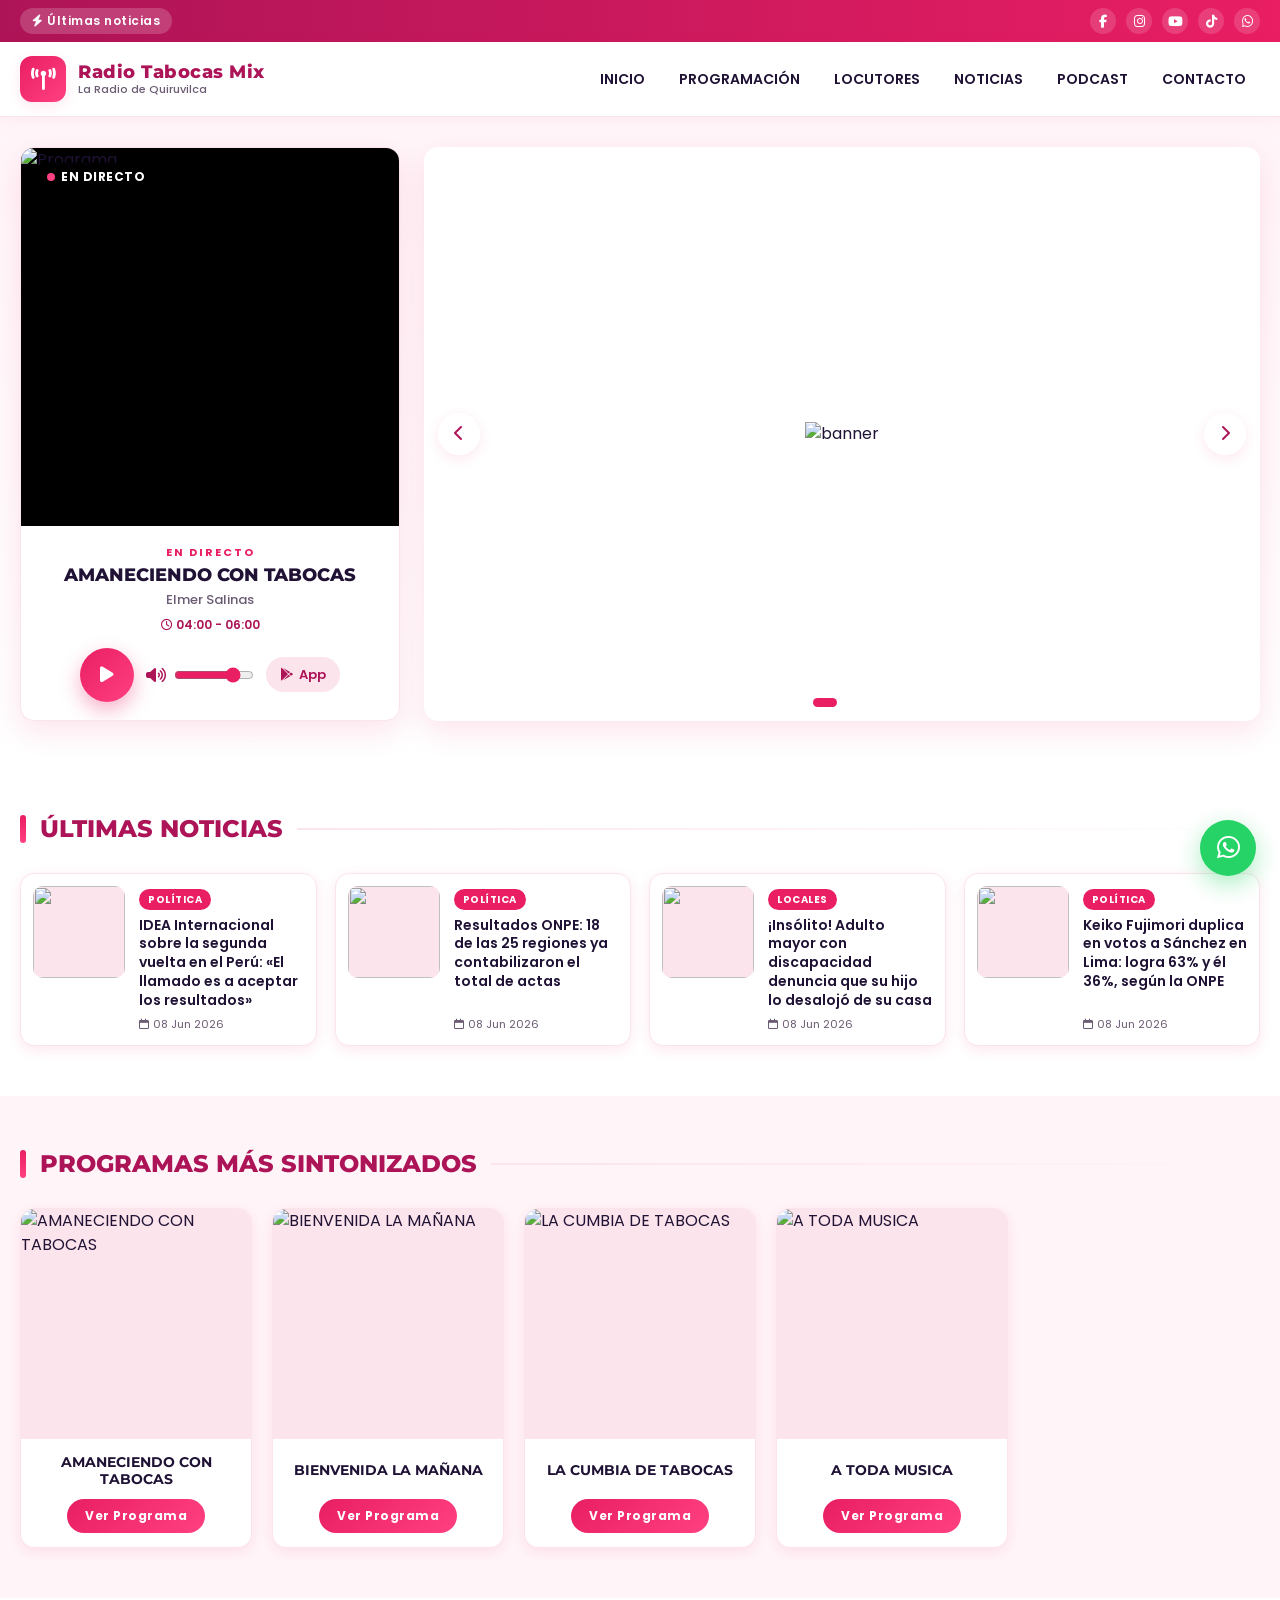
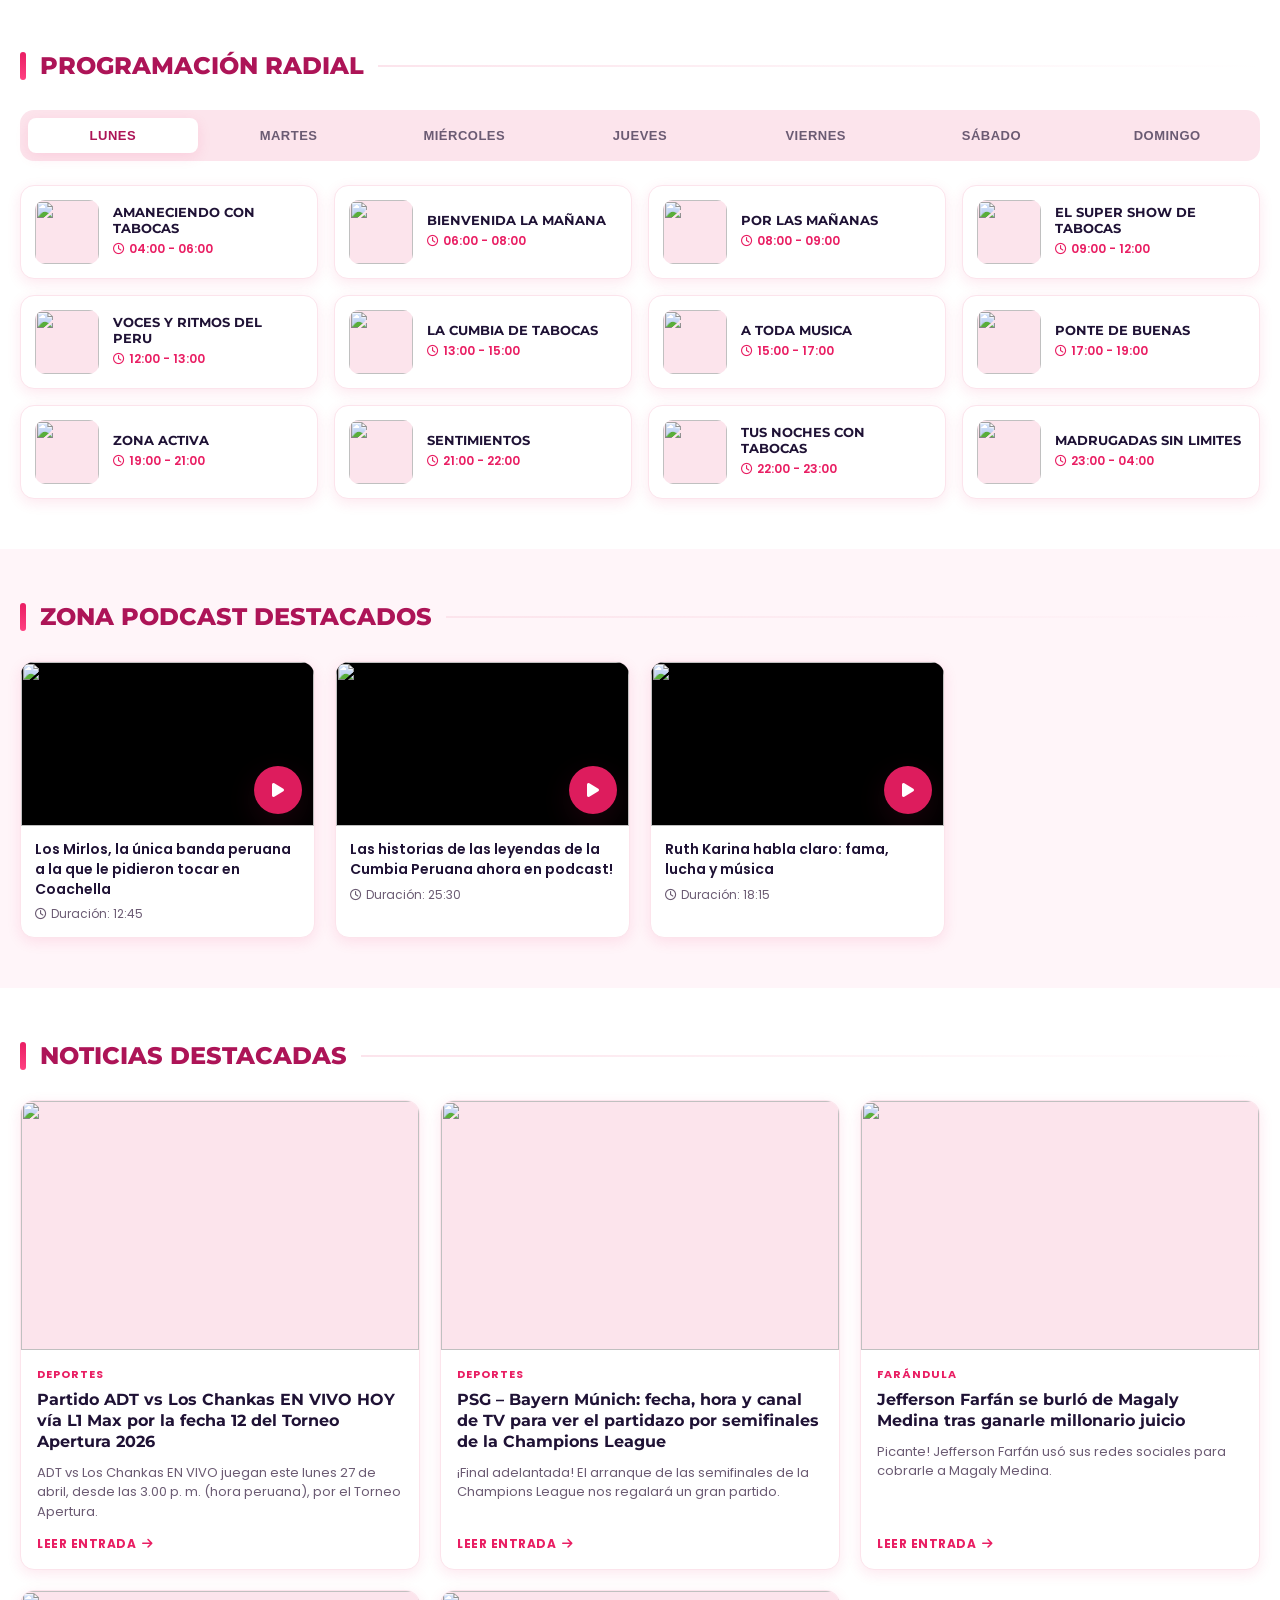
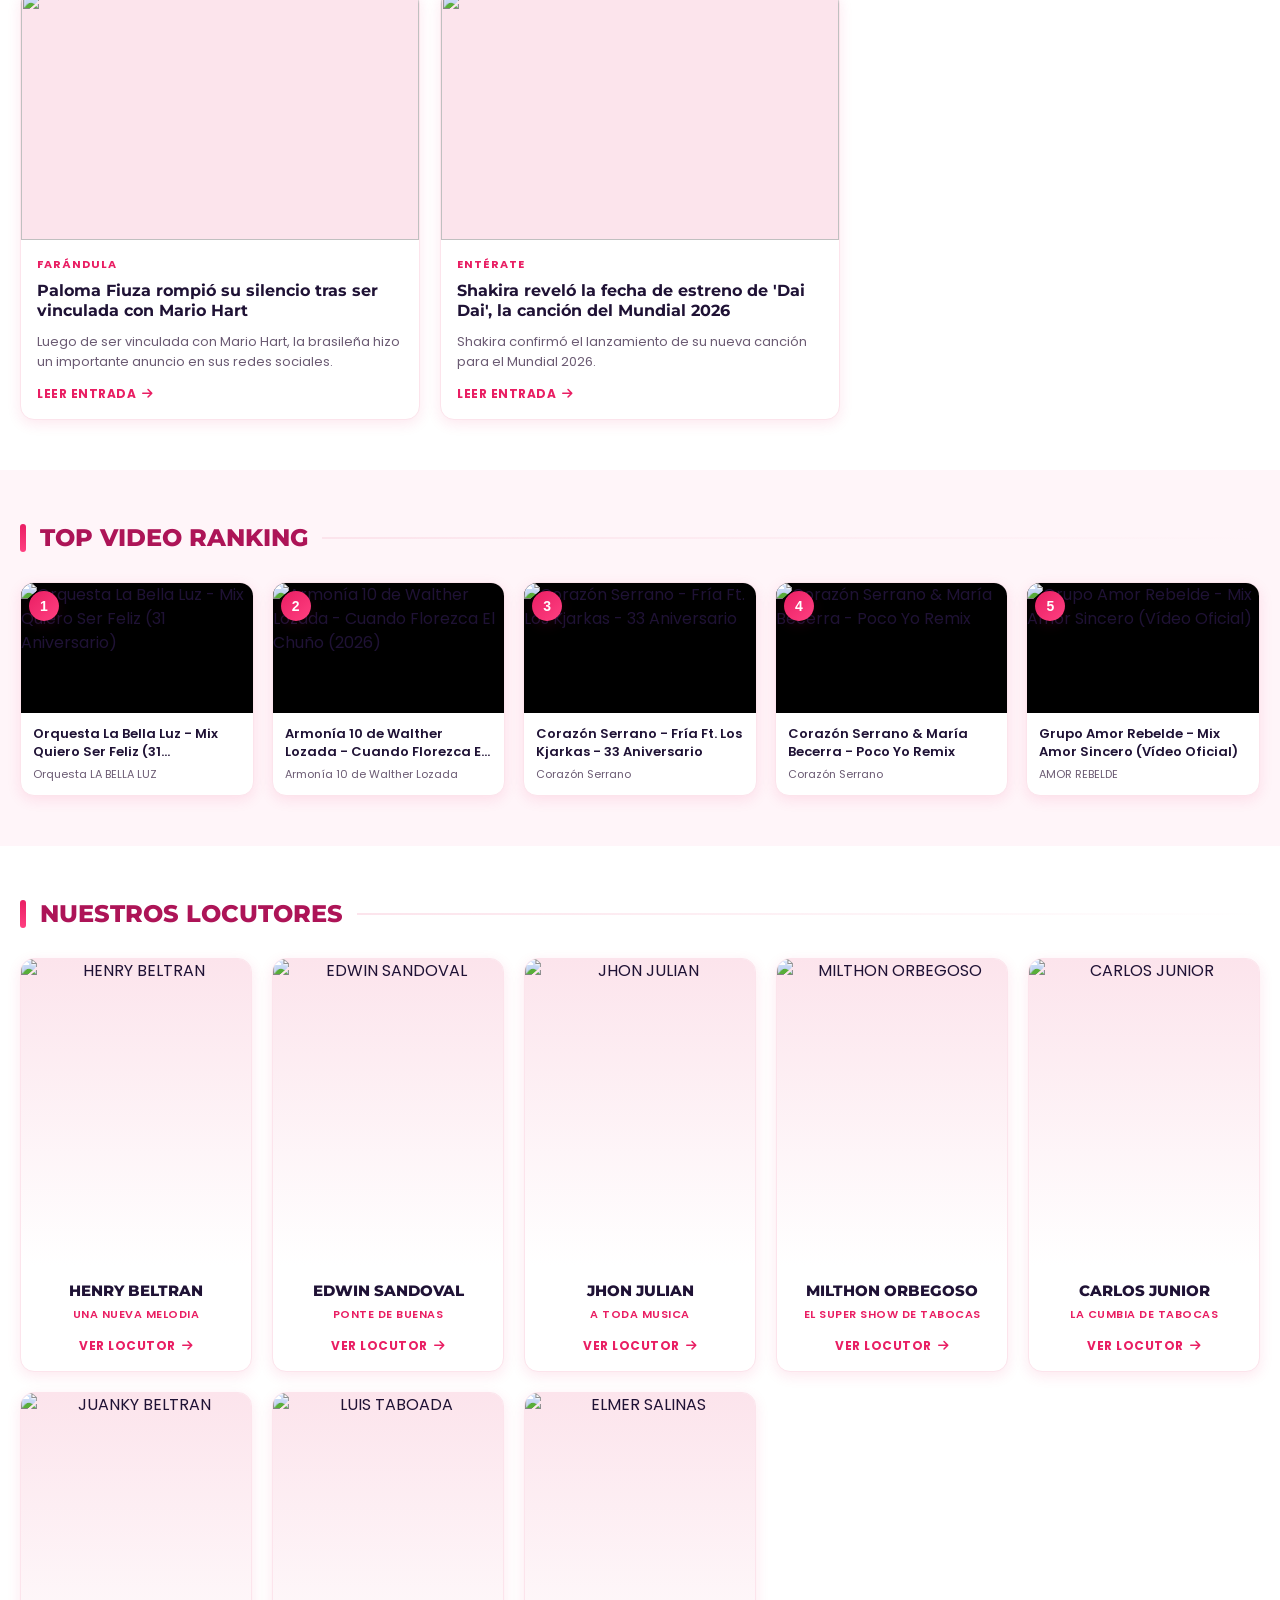
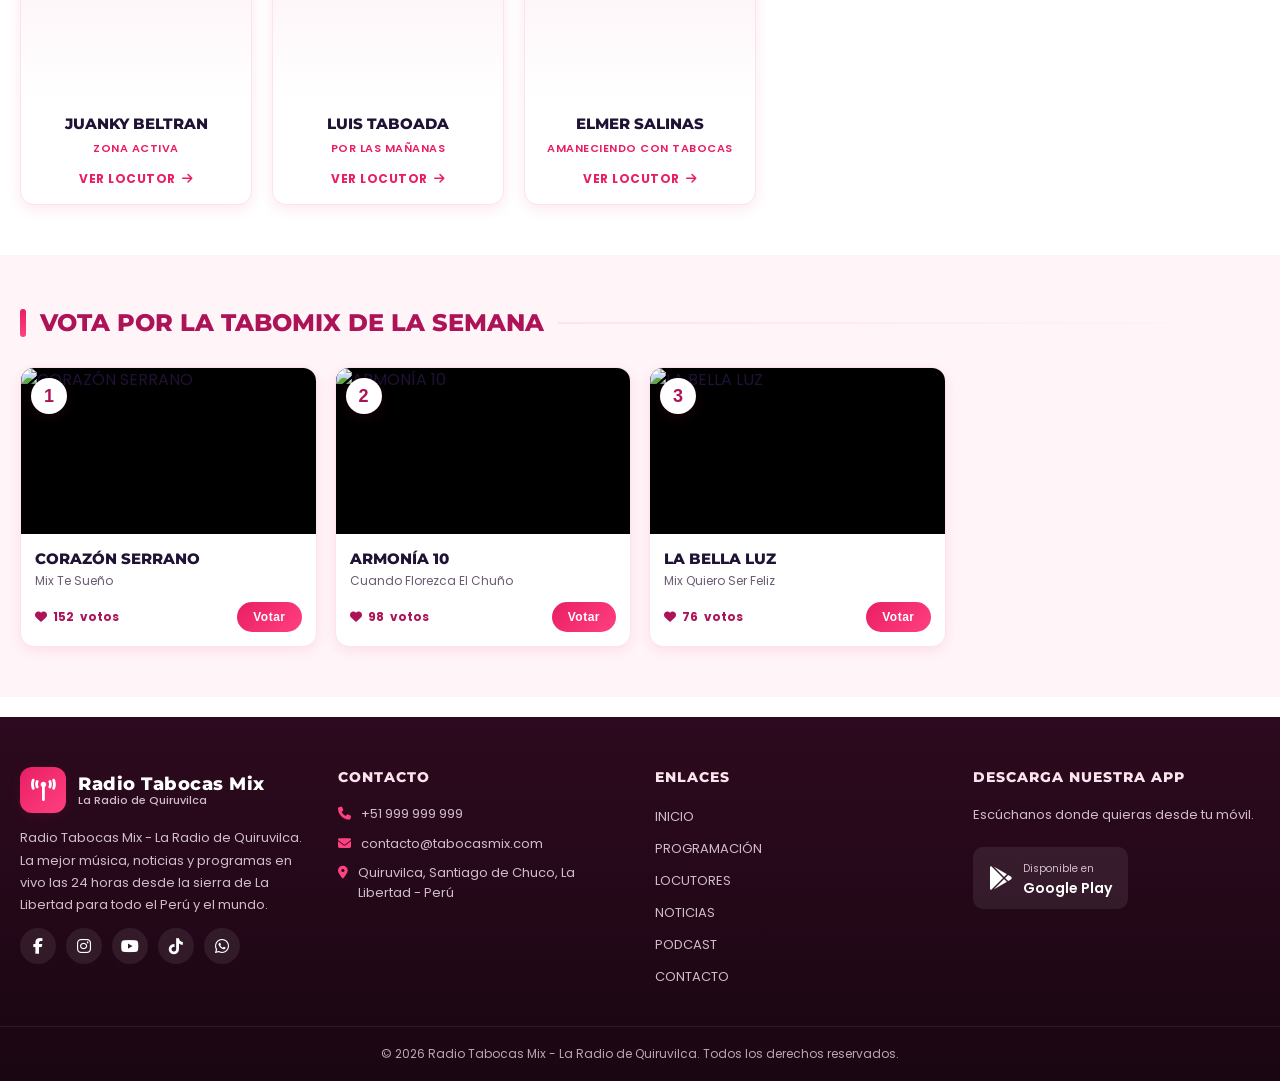
==== commit 4d5d5499: "Add files via upload" ====
--- a/index.html
+++ b/index.html
@@ -3,657 +3,763 @@
 <head>
 <meta charset="UTF-8" />
 <meta name="viewport" content="width=device-width,initial-scale=1.0" />
-<title>Radio Party - Tus Éxitos Aquí</title>
-<meta name="description" content="Radio Party - Tus Éxitos Aquí. Noticias, música y programas en vivo 24/7." />
+<title>Radio Tabocas Mix - La Radio de Quiruvilca</title>
+<meta name="description" content="Radio Tabocas Mix - La Radio de Quiruvilca. Noticias, música y programas en vivo 24/7." />
 <link rel="preconnect" href="https://fonts.googleapis.com" />
 <link rel="preconnect" href="https://fonts.gstatic.com" crossorigin />
-<link href="https://fonts.googleapis.com/css2?family=Plus+Jakarta+Sans:wght@300;400;500;600;700;800&family=Space+Grotesk:wght@500;700&display=swap" rel="stylesheet" />
+<link href="https://fonts.googleapis.com/css2?family=Poppins:wght@300;400;500;600;700;800&family=Montserrat:wght@600;700;800;900&display=swap" rel="stylesheet" />
 <link rel="stylesheet" href="https://cdnjs.cloudflare.com/ajax/libs/font-awesome/6.5.1/css/all.min.css" />
-
-<style>
-:root {
-  --primary: #a920e9;
-  --primary-dark: #ad14a8;
-  --primary-light: #e11458;
-  --accent: #ff4081;
-  --bg: #0b0713; /* Fondo oscuro premium */
-  --surface: rgba(25, 16, 41, 0.6); /* Tarjetas translúcidas */
-  --surface-border: rgba(255, 255, 255, 0.08);
-  --text: #ffffff;
-  --text-muted: #a39bb4;
-  --nav-bg: rgba(11, 7, 19, 0.8);
-  --shadow: 0 16px 40px rgba(0, 0, 0, 0.4);
-  --radius-lg: 24px;
-  --radius-md: 16px;
-  --glow: 0 0 20px rgba(169, 32, 233, 0.3);
-}
-
-* { box-sizing: border-box; margin:0; padding:0; }
-body {
-  font-family: 'Plus Jakarta Sans', sans-serif;
-  background-color: var(--bg);
-  color: var(--text);
-  line-height: 1.6;
-  overflow-x: hidden;
-  background-image: 
-    radial-gradient(circle at 10% 20%, rgba(169, 32, 233, 0.15) 0%, transparent 40%),
-    radial-gradient(circle at 90% 80%, rgba(225, 20, 88, 0.1) 0%, transparent 50%);
-  background-attachment: fixed;
-}
-
-a { color: inherit; text-decoration: none; }
-img { max-width: 100%; height: auto; display: block; }
-button { font-family: inherit; border: none; background: none; cursor: pointer; }
-
-/* Scrollbar */
-::-webkit-scrollbar { width: 8px; }
-::-webkit-scrollbar-track { background: var(--bg); }
-::-webkit-scrollbar-thumb { background: var(--primary-dark); border-radius: 4px; }
-
-/* Estructura Base */
-.container { max-width: 1280px; margin: 0 auto; padding: 0 24px; }
-
-/* HEADER & NAVBAR */
-.header {
-  position: sticky; top: 0; z-index: 1000;
-  background: var(--nav-bg);
-  backdrop-filter: blur(12px);
-  -webkit-backdrop-filter: blur(12px);
-  border-bottom: 1px solid var(--surface-border);
-}
-.nav-container {
-  display: flex; align-items: center; justify-content: space-between; height: 80px;
-}
-.logo-area { display: flex; align-items: center; gap: 14px; }
-.logo-img { height: 48px; width: 48px; object-fit: cover; border-radius: 50%; border: 2px solid var(--primary); }
-.logo-text h1 { font-family: 'Space Grotesk', sans-serif; font-size: 1.4rem; font-weight: 700; background: linear-gradient(45deg, #ffffff, var(--primary-light)); -webkit-background-clip: text; -webkit-text-fill-color: transparent; }
-.logo-text p { font-size: 0.75rem; color: var(--text-muted); text-transform: uppercase; letter-spacing: 2px; }
-
-.nav-menu { display: flex; gap: 32px; list-style: none; }
-.nav-link { font-weight: 500; font-size: 0.95rem; color: var(--text-muted); transition: all 0.3s; position: relative; padding: 6px 0; }
-.nav-link:hover, .nav-link.active { color: var(--text); }
-.nav-link::after { content: ''; position: absolute; bottom: 0; left: 0; width: 0; height: 2px; background: var(--primary); transition: width 0.3s; }
-.nav-link:hover::after { width: 100%; }
-
-.nav-toggle { display: none; color: var(--text); font-size: 1.5rem; }
-
-/* TIRA DE NOTICIAS DE ÚLTIMO MOMENTO */
-.breaking-bar {
-  background: linear-gradient(90deg, var(--primary-dark), var(--primary-light));
-  color: #ffffff; height: 40px; display: flex; align-items: center; overflow: hidden; font-size: 0.9rem; font-weight: 600;
-}
-.breaking-label { background: rgba(0,0,0,0.3); padding: 0 20px; height: 100%; display: flex; align-items: center; text-transform: uppercase; font-size: 0.75rem; letter-spacing: 1px; flex-shrink: 0; }
-.breaking-ticker { flex: 1; overflow: hidden; white-space: nowrap; position: relative; }
-.breaking-text { display: inline-block; padding-left: 100%; animation: ticker 25s linear infinite; }
-@keyframes ticker { 0% { transform: translate3d(0, 0, 0); } 100% { transform: translate3d(-100%, 0, 0); } }
-
-/* HERO / PRINCIPAL GRID */
-.main-grid {
-  display: grid; grid-template-columns: 1fr 400px; gap: 32px; margin-top: 40px; margin-bottom: 40px;
-}
-
-/* REPRODUCTOR ESTILO PREMIUM */
-.player-card {
-  background: linear-gradient(135deg, rgba(38, 21, 61, 0.7), rgba(19, 11, 32, 0.9));
-  border: 1px solid rgba(255,255,255,0.1); border-radius: var(--radius-lg); padding: 32px;
-  box-shadow: var(--shadow); position: relative; overflow: hidden; display: flex; flex-direction: column; align-items: center; text-align: center;
-  box-shadow: var(--glow);
-}
-.player-card::before {
-  content: ''; position: absolute; top: -50%; left: -50%; width: 200%; height: 200%;
-  background: radial-gradient(circle, rgba(169, 32, 233, 0.1) 0%, transparent 60%); pointer-events: none;
-}
-.player-badge { background: rgba(225, 20, 88, 0.2); border: 1px solid var(--primary-light); color: #ff527b; padding: 6px 16px; border-radius: 50px; font-size: 0.75rem; font-weight: 700; text-transform: uppercase; letter-spacing: 2px; margin-bottom: 24px; display: flex; align-items: center; gap: 8px; }
-.player-badge span { width: 8px; height: 8px; background: #ff527b; border-radius: 50%; display: inline-block; animation: pulse 1.5s infinite; }
-@keyframes pulse { 0% { transform: scale(0.8); opacity: 0.5; } 50% { transform: scale(1.2); opacity: 1; } 100% { transform: scale(0.8); opacity: 0.5; } }
-
-.cover-wrapper { position: relative; width: 220px; height: 220px; margin-bottom: 24px; }
-.player-cover { width: 100%; height: 100%; border-radius: var(--radius-md); object-fit: cover; box-shadow: 0 12px 32px rgba(0,0,0,0.5); border: 2px solid rgba(255,255,255,0.05); }
-.equalizer { position: absolute; bottom: 12px; left: 50%; transform: translateX(-50%); display: flex; gap: 3px; height: 24px; align-items: flex-end; opacity: 0; transition: opacity 0.3s; }
-.equalizer.playing { opacity: 1; }
-.eq-bar { width: 3px; height: 100%; background: var(--primary-light); animation: bounce 0.8s ease-in-out infinite alternate; transform-origin: bottom; }
-.eq-bar:nth-child(2) { animation-delay: 0.2s; background: var(--primary); }
-.eq-bar:nth-child(3) { animation-delay: 0.4s; }
-@keyframes bounce { 0% { transform: scaleY(0.2); } 100% { transform: scaleY(1); } }
-
-.track-info { margin-bottom: 24px; width: 100%; }
-.track-title { font-family: 'Space Grotesk', sans-serif; font-size: 1.5rem; font-weight: 700; margin-bottom: 6px; white-space: nowrap; overflow: hidden; text-overflow: ellipsis; }
-.track-host { font-size: 0.95rem; color: var(--text-muted); }
-
-.player-controls { display: flex; align-items: center; gap: 24px; margin-bottom: 24px; }
-.btn-play { width: 72px; height: 72px; border-radius: 50%; background: linear-gradient(135deg, var(--primary), var(--primary-light)); color: white; font-size: 1.8rem; display: flex; align-items: center; justify-content: center; box-shadow: 0 8px 24px rgba(169, 32, 233, 0.4); transition: transform 0.2s, box-shadow 0.2s; }
-.btn-play:hover { transform: scale(1.05); box-shadow: 0 8px 32px rgba(169, 32, 233, 0.6); }
-
-.volume-wrapper { display: flex; align-items: center; gap: 12px; width: 100%; max-width: 240px; background: rgba(255,255,255,0.04); padding: 10px 16px; border-radius: 50px; border: 1px solid var(--surface-border); }
-.volume-wrapper i { color: var(--text-muted); font-size: 0.9rem; width: 16px; }
-.volume-slider { flex: 1; -webkit-appearance: none; appearance: none; height: 4px; background: rgba(255,255,255,0.1); border-radius: 2px; outline: none; }
-.volume-slider::-webkit-slider-thumb { -webkit-appearance: none; width: 12px; height: 12px; border-radius: 50%; background: var(--primary-light); cursor: pointer; }
-
-/* BANNERS / SLIDER CAROUSEL */
-.carousel-container { position: relative; border-radius: var(--radius-lg); overflow: hidden; height: 100%; min-height: 380px; box-shadow: var(--shadow); }
-.carousel-slide { width: 100%; height: 100%; position: absolute; top:0; left:0; opacity:0; transition: opacity 0.6s ease-in-out; display: flex; align-items: flex-end; }
-.carousel-slide.active { opacity: 1; z-index: 1; }
-.carousel-img { width: 100%; height: 100%; object-fit: cover; position: absolute; top:0; left:0; }
-.carousel-overlay { position: absolute; bottom: 0; left: 0; right: 0; padding: 40px; background: linear-gradient(to top, rgba(11,7,19,0.95) 0%, rgba(11,7,19,0.4) 60%, transparent 100%); z-index: 2; }
-.carousel-caption h2 { font-family: 'Space Grotesk', sans-serif; font-size: 2rem; font-weight: 700; margin-bottom: 10px; }
-.carousel-caption p { color: var(--text-muted); font-size: 1rem; max-width: 80%; }
-.carousel-btn { position: absolute; top: 50%; transform: translateY(-50%); width: 44px; height: 44px; border-radius: 50%; background: rgba(11,7,19,0.6); border: 1px solid rgba(255,255,255,0.1); color: white; z-index: 10; display: flex; align-items: center; justify-content: center; backdrop-filter: blur(4px); transition: background 0.3s; }
-.carousel-btn:hover { background: var(--primary); }
-.carousel-prev { left: 20px; } .carousel-next { right: 20px; }
-
-/* SECCIONES ESTANDAR */
-.section-title { font-family: 'Space Grotesk', sans-serif; font-size: 1.8rem; font-weight: 700; margin-bottom: 24px; display: flex; align-items: center; gap: 12px; }
-.section-title::before { content: ''; width: 4px; height: 28px; background: var(--primary); border-radius: 2px; display: inline-block; }
-.grid-section { margin-bottom: 56px; }
-
-/* NOTICIAS DESTACADAS Y GRILLA */
-.news-featured-grid { display: grid; grid-template-columns: 1.2fr 1fr; gap: 24px; margin-bottom: 24px; }
-.news-card-big { background: var(--surface); border: 1px solid var(--surface-border); border-radius: var(--radius-lg); overflow: hidden; display: flex; flex-direction: column; box-shadow: var(--shadow); position: relative; }
-.news-card-big .news-img-box { height: 320px; overflow: hidden; }
-.news-card-big .news-img { width:100%; height:100%; object-fit: cover; transition: transform 0.5s; }
-.news-card-big:hover .news-img { transform: scale(1.03); }
-.news-content { padding: 24px; display: flex; flex-direction: column; flex: 1; }
-.news-tag { color: var(--primary-light); font-size: 0.75rem; font-weight: 700; text-transform: uppercase; letter-spacing: 1px; margin-bottom: 8px; }
-.news-title { font-family: 'Space Grotesk', sans-serif; font-size: 1.4rem; font-weight: 700; margin-bottom: 12px; line-height: 1.3; }
-.news-desc { color: var(--text-muted); font-size: 0.95rem; margin-bottom: 16px; flex: 1; }
-.news-link-btn { align-self: flex-start; color: var(--primary-light); font-weight: 600; font-size: 0.9rem; display: flex; align-items: center; gap: 6px; transition: gap 0.2s; }
-.news-link-btn:hover { gap: 10px; }
-
-.news-sub-list { display: flex; flex-direction: column; gap: 16px; }
-.news-card-row { background: var(--surface); border: 1px solid var(--surface-border); border-radius: var(--radius-md); padding: 16px; display: flex; gap: 16px; align-items: center; transition: background 0.3s; }
-.news-card-row:hover { background: rgba(255,255,255,0.03); }
-.news-row-img { width: 90px; height: 90px; border-radius: var(--radius-md); object-fit: cover; flex-shrink: 0; }
-.news-row-body { flex: 1; }
-.news-row-title { font-size: 1rem; font-weight: 600; margin-bottom: 6px; line-height: 1.4; display: -webkit-box; -webkit-line-clamp: 2; -webkit-box-orient: vertical; overflow: hidden; }
-
-/* RECUADRO SECUNDARIO DE NOTICIAS (GRILLA COMPLETA) */
-.news-grid { display: grid; grid-template-columns: repeat(auto-fill, minmax(280px, 1fr)); gap: 24px; }
-
-/* PROGRAMACIÓN SECCIÓN */
-.schedule-tabs { display: flex; gap: 10px; overflow-x: auto; padding-bottom: 12px; margin-bottom: 24px; list-style: none; }
-.schedule-tab-btn { background: var(--surface); border: 1px solid var(--surface-border); color: var(--text-muted); padding: 10px 20px; border-radius: 50px; font-weight: 600; font-size: 0.9rem; white-space: nowrap; transition: all 0.3s; }
-.schedule-tab-btn.active, .schedule-tab-btn:hover { background: var(--primary); color: white; border-color: var(--primary); box-shadow: var(--glow); }
-
-.schedule-timeline { display: flex; flex-direction: column; gap: 14px; }
-.schedule-item { background: var(--surface); border: 1px solid var(--surface-border); border-radius: var(--radius-md); padding: 16px 24px; display: flex; align-items: center; justify-content: space-between; transition: border 0.3s; }
-.schedule-item:hover { border-color: rgba(169, 32, 233, 0.4); }
-.sched-info { display: flex; align-items: center; gap: 16px; }
-.sched-img { width: 50px; height: 50px; border-radius: 50%; object-fit: cover; border: 2px solid rgba(255,255,255,0.1); }
-.sched-name { font-weight: 600; font-size: 1.1rem; }
-.sched-time { background: rgba(255,255,255,0.06); padding: 6px 14px; border-radius: 50px; font-size: 0.85rem; font-weight: 700; color: var(--primary-light); display: flex; align-items: center; gap: 6px; }
-
-/* VIDEOS Y PODCASTS */
-.media-grid { display: grid; grid-template-columns: repeat(auto-fill, minmax(300px, 1fr)); gap: 24px; }
-.video-card { background: var(--surface); border: 1px solid var(--surface-border); border-radius: var(--radius-lg); overflow: hidden; box-shadow: var(--shadow); }
-.video-wrapper { position: relative; width: 100%; padding-top: 56.25%; }
-.video-wrapper iframe { position: absolute; top:0; left:0; width:100%; height:100%; border:0; }
-.video-body { padding: 16px; }
-.video-title { font-size: 0.95rem; font-weight: 600; line-height: 1.4; }
-
-/* REDES SOCIALES FLOTANTES / BOTÓN WHATSAPP */
-.btn-whatsapp-float { position: fixed; bottom: 32px; right: 32px; width: 60px; height: 60px; background: #25d366; border-radius: 50%; display: flex; align-items: center; justify-content: center; color: white; font-size: 1.8rem; box-shadow: 0 8px 24px rgba(37, 211, 102, 0.4); z-index: 999; transition: transform 0.3s; }
-.btn-whatsapp-float:hover { transform: scale(1.1) rotate(10deg); }
+<style>:root{
+  --primary:#e91e63;
+  --primary-dark:#ad1457;
+  --primary-light:#fce4ec;
+  --accent:#ff4081;
+  --bg:#ffffff;
+  --surface:#fff5f9;
+  --text:#1f1235;
+  --text-muted:#6b5b73;
+  --nav-text:#ffffff;
+  --shadow:0 10px 30px rgba(233,30,99,0.12);
+  --shadow-sm:0 4px 14px rgba(233,30,99,0.10);
+  --radius:14px;
+}
+*{box-sizing:border-box;margin:0;padding:0}
+html{scroll-behavior:smooth}
+body{font-family:'Poppins',sans-serif;background:var(--bg);color:var(--text);line-height:1.5;overflow-x:hidden}
+img{max-width:100%;display:block}
+a{color:inherit;text-decoration:none}
+ul{list-style:none}
+.container{max-width:1280px;margin:0 auto;padding:0 20px}
+
+/* TOPBAR */
+.topbar{background:linear-gradient(90deg,var(--primary-dark),var(--primary));color:#fff;font-size:13px;padding:8px 0}
+.topbar-inner{display:flex;align-items:center;gap:14px}
+.breaking-label{background:rgba(255,255,255,0.18);padding:4px 12px;border-radius:20px;font-weight:600;white-space:nowrap;font-size:12px;letter-spacing:.5px}
+.breaking-ticker{flex:1;overflow:hidden;white-space:nowrap}
+.breaking-ticker span{display:inline-block;animation:tick 28s linear infinite;padding-left:100%}
+@keyframes tick{0%{transform:translateX(0)}100%{transform:translateX(-100%)}}
+.top-social{display:flex;gap:10px}
+.top-social a{width:26px;height:26px;display:grid;place-items:center;background:rgba(255,255,255,.15);border-radius:50%;transition:background .2s,transform .2s}
+.top-social a:hover{background:#fff;color:var(--primary);transform:translateY(-2px)}
+
+/* HEADER */
+.header{background:#fff;border-bottom:1px solid var(--primary-light);position:sticky;top:0;z-index:50;box-shadow:0 2px 14px rgba(233,30,99,.06)}
+.header-inner{display:flex;align-items:center;justify-content:space-between;padding:14px 20px;gap:18px}
+.logo{display:flex;align-items:center;gap:12px}
+.logo-icon{width:46px;height:46px;display:grid;place-items:center;background:linear-gradient(135deg,var(--primary),var(--accent));color:#fff;border-radius:12px;font-size:22px;box-shadow:var(--shadow-sm)}
+.logo-text{display:flex;flex-direction:column;line-height:1.1}
+.logo-title{font-family:'Montserrat',sans-serif;font-weight:800;color:var(--primary-dark);font-size:18px;letter-spacing:.5px}
+.logo-sub{font-size:11px;color:var(--text-muted);font-weight:500}
+.nav{display:flex;gap:6px}
+.nav a{padding:10px 14px;font-weight:600;font-size:14px;color:var(--text);border-radius:10px;transition:background .2s,color .2s;position:relative}
+.nav a:hover,.nav a.active{background:var(--primary-light);color:var(--primary-dark)}
+.menu-toggle{display:none;background:transparent;border:none;font-size:24px;color:var(--primary);cursor:pointer}
+
+/* HERO */
+.hero{padding:30px 0 40px;background:linear-gradient(180deg,var(--surface),#fff)}
+.hero-grid{display:grid;grid-template-columns:380px 1fr;gap:24px;align-items:stretch}
+.player-card{background:#fff;border-radius:var(--radius);box-shadow:var(--shadow);overflow:hidden;display:flex;flex-direction:column;border:1px solid var(--primary-light)}
+.player-cover{position:relative;aspect-ratio:1/1;background:#000;overflow:hidden}
+.player-cover img{width:100%;height:100%;object-fit:cover}
+.live-badge{position:absolute;top:14px;left:14px;background:rgba(0,0,0,.55);backdrop-filter:blur(8px);color:#fff;padding:6px 12px;border-radius:20px;font-size:12px;font-weight:700;display:flex;align-items:center;gap:6px;letter-spacing:.5px}
+.live-dot{width:8px;height:8px;border-radius:50%;background:#ff4081;box-shadow:0 0 0 0 rgba(255,64,129,.7);animation:pulse 1.6s infinite}
+@keyframes pulse{0%{box-shadow:0 0 0 0 rgba(255,64,129,.7)}70%{box-shadow:0 0 0 12px rgba(255,64,129,0)}100%{box-shadow:0 0 0 0 rgba(255,64,129,0)}}
+.player-info{padding:18px;text-align:center}
+.player-show{font-size:11px;color:var(--primary);font-weight:700;letter-spacing:2px;margin-bottom:4px}
+.player-program{font-family:'Montserrat',sans-serif;font-size:18px;color:var(--text);font-weight:800;line-height:1.2;margin-bottom:4px}
+.player-host{color:var(--text-muted);font-size:13px;margin-bottom:6px;font-weight:500}
+.player-schedule{font-size:12px;color:var(--primary-dark);margin-bottom:14px;font-weight:600}
+.player-controls{display:flex;align-items:center;gap:12px;justify-content:center;flex-wrap:wrap}
+.play-btn{width:54px;height:54px;border-radius:50%;background:linear-gradient(135deg,var(--primary),var(--accent));color:#fff;border:none;font-size:18px;cursor:pointer;display:grid;place-items:center;box-shadow:0 8px 20px rgba(233,30,99,.35);transition:transform .2s}
+.play-btn:hover{transform:scale(1.08)}
+.volume-wrap{display:flex;align-items:center;gap:8px;color:var(--primary-dark)}
+.volume-wrap input{width:80px;accent-color:var(--primary)}
+.app-btn{background:var(--primary-light);color:var(--primary-dark);padding:8px 14px;border-radius:20px;font-weight:600;font-size:13px;display:inline-flex;align-items:center;gap:6px;transition:background .2s,color .2s}
+.app-btn:hover{background:var(--primary);color:#fff}
+
+/* BANNER SLIDER */
+.banner-slider{position:relative;border-radius:var(--radius);overflow:hidden;box-shadow:var(--shadow);background:var(--primary-light);min-height:380px}
+.banner-track{display:flex;width:100%;height:100%;transition:transform .6s cubic-bezier(.65,0,.35,1)}
+.banner-slide{flex:0 0 100%;min-height:380px;display:grid;place-items:center;background:#fff}
+.banner-slide img{width:100%;height:100%;object-fit:cover}
+.banner-arrow{position:absolute;top:50%;transform:translateY(-50%);background:rgba(255,255,255,.85);backdrop-filter:blur(8px);border:none;width:42px;height:42px;border-radius:50%;cursor:pointer;color:var(--primary-dark);font-size:16px;box-shadow:var(--shadow-sm);transition:background .2s,color .2s;z-index:2}
+.banner-arrow:hover{background:var(--primary);color:#fff}
+.banner-arrow.prev{left:14px}
+.banner-arrow.next{right:14px}
+.banner-dots{position:absolute;bottom:14px;left:50%;transform:translateX(-50%);display:flex;gap:8px;z-index:2}
+.banner-dots button{width:9px;height:9px;border-radius:50%;background:rgba(255,255,255,.6);border:none;cursor:pointer;padding:0;transition:width .2s,background .2s}
+.banner-dots button.active{width:24px;border-radius:8px;background:var(--primary)}
+
+/* SECTIONS */
+.section{padding:50px 0}
+.section-alt{background:var(--surface)}
+.section-title{font-family:'Montserrat',sans-serif;font-weight:800;font-size:24px;margin-bottom:26px;color:var(--primary-dark);text-transform:uppercase;display:flex;align-items:center;gap:14px}
+.section-title::before{content:'';width:6px;height:28px;background:linear-gradient(180deg,var(--primary),var(--accent));border-radius:4px}
+.section-title::after{content:'';flex:1;height:2px;background:linear-gradient(90deg,var(--primary-light),transparent)}
+
+/* NEWS GRID */
+.news-grid{display:grid;grid-template-columns:repeat(auto-fill,minmax(280px,1fr));gap:18px}
+.news-card{background:#fff;border-radius:var(--radius);overflow:hidden;box-shadow:var(--shadow-sm);display:flex;gap:14px;padding:12px;transition:transform .25s,box-shadow .25s;border:1px solid var(--primary-light)}
+.news-card:hover{transform:translateY(-4px);box-shadow:var(--shadow)}
+.news-thumb{flex:0 0 92px;height:92px;border-radius:10px;overflow:hidden;background:var(--primary-light)}
+.news-thumb img{width:100%;height:100%;object-fit:cover}
+.news-content{flex:1;display:flex;flex-direction:column;justify-content:space-between}
+.news-cat{font-size:10px;font-weight:700;color:#fff;background:var(--primary);padding:3px 9px;border-radius:12px;align-self:flex-start;letter-spacing:.5px;text-transform:uppercase}
+.news-title{font-size:14px;font-weight:600;color:var(--text);line-height:1.35;margin:6px 0;transition:color .2s}
+.news-card:hover .news-title{color:var(--primary-dark)}
+.news-date{font-size:11px;color:var(--text-muted);display:flex;align-items:center;gap:4px}
+
+/* TOP PROGRAMS */
+.top-programs{display:grid;grid-template-columns:repeat(auto-fill,minmax(220px,1fr));gap:20px}
+.program-card{background:#fff;border-radius:var(--radius);overflow:hidden;box-shadow:var(--shadow-sm);position:relative;transition:transform .25s,box-shadow .25s;border:1px solid var(--primary-light)}
+.program-card:hover{transform:translateY(-6px);box-shadow:var(--shadow)}
+.program-cover{aspect-ratio:1/1;overflow:hidden;background:var(--primary-light)}
+.program-cover img{width:100%;height:100%;object-fit:cover;transition:transform .4s}
+.program-card:hover .program-cover img{transform:scale(1.06)}
+.program-info{padding:14px;text-align:center}
+.program-name{font-family:'Montserrat',sans-serif;font-weight:700;font-size:14px;color:var(--text);margin-bottom:10px;min-height:36px;display:flex;align-items:center;justify-content:center;text-transform:uppercase;line-height:1.2}
+.program-btn{display:inline-block;padding:8px 18px;background:linear-gradient(135deg,var(--primary),var(--accent));color:#fff;border-radius:20px;font-size:12px;font-weight:700;letter-spacing:.5px;transition:transform .2s}
+.program-btn:hover{transform:scale(1.05)}
+
+/* SCHEDULE */
+.days-tabs{display:flex;gap:6px;flex-wrap:wrap;margin-bottom:24px;background:var(--primary-light);padding:8px;border-radius:var(--radius)}
+.day-tab{flex:1;min-width:90px;padding:10px 14px;background:transparent;border:none;border-radius:8px;font-weight:600;font-size:13px;cursor:pointer;color:var(--text-muted);transition:background .2s,color .2s;text-transform:uppercase;letter-spacing:.5px}
+.day-tab:hover{color:var(--primary-dark)}
+.day-tab.active{background:#fff;color:var(--primary-dark);box-shadow:var(--shadow-sm)}
+.schedule-grid{display:grid;grid-template-columns:repeat(auto-fill,minmax(240px,1fr));gap:16px}
+.schedule-item{background:#fff;border-radius:var(--radius);padding:14px;display:flex;gap:14px;align-items:center;box-shadow:var(--shadow-sm);transition:transform .25s,box-shadow .25s;border:1px solid var(--primary-light)}
+.schedule-item:hover{transform:translateY(-3px);box-shadow:var(--shadow)}
+.schedule-thumb{width:64px;height:64px;flex:0 0 64px;border-radius:10px;overflow:hidden;background:var(--primary-light)}
+.schedule-thumb img{width:100%;height:100%;object-fit:cover}
+.schedule-info h4{font-family:'Montserrat',sans-serif;font-size:13px;color:var(--text);font-weight:700;margin-bottom:4px;text-transform:uppercase;line-height:1.2}
+.schedule-info .time{font-size:12px;color:var(--primary);font-weight:600;display:flex;align-items:center;gap:4px}
+.no-programs{grid-column:1/-1;text-align:center;padding:40px;color:var(--text-muted);background:#fff;border-radius:var(--radius);border:2px dashed var(--primary-light)}
+
+/* PODCASTS */
+.podcast-grid{display:grid;grid-template-columns:repeat(auto-fill,minmax(280px,1fr));gap:20px}
+.podcast-card{background:#fff;border-radius:var(--radius);overflow:hidden;box-shadow:var(--shadow-sm);cursor:pointer;transition:transform .25s,box-shadow .25s;border:1px solid var(--primary-light)}
+.podcast-card:hover{transform:translateY(-4px);box-shadow:var(--shadow)}
+.podcast-thumb{position:relative;aspect-ratio:16/9;background:#000;overflow:hidden}
+.podcast-thumb img{width:100%;height:100%;object-fit:cover;transition:transform .4s}
+.podcast-card:hover .podcast-thumb img{transform:scale(1.05)}
+.podcast-play{position:absolute;bottom:12px;right:12px;width:48px;height:48px;border-radius:50%;background:rgba(233,30,99,.95);color:#fff;display:grid;place-items:center;font-size:16px;box-shadow:var(--shadow);transition:transform .2s}
+.podcast-card:hover .podcast-play{transform:scale(1.1)}
+.podcast-info{padding:14px}
+.podcast-title{font-size:14px;font-weight:600;color:var(--text);line-height:1.4;margin-bottom:6px}
+.podcast-duration{font-size:12px;color:var(--text-muted);display:flex;align-items:center;gap:4px}
+
+/* FEATURED NEWS */
+.featured-grid{display:grid;grid-template-columns:repeat(auto-fill,minmax(300px,1fr));gap:20px}
+.featured-card{background:#fff;border-radius:var(--radius);overflow:hidden;box-shadow:var(--shadow-sm);transition:transform .25s,box-shadow .25s;border:1px solid var(--primary-light);display:flex;flex-direction:column}
+.featured-card:hover{transform:translateY(-4px);box-shadow:var(--shadow)}
+.featured-thumb{aspect-ratio:16/10;overflow:hidden;background:var(--primary-light)}
+.featured-thumb img{width:100%;height:100%;object-fit:cover;transition:transform .4s}
+.featured-card:hover .featured-thumb img{transform:scale(1.05)}
+.featured-body{padding:16px;display:flex;flex-direction:column;flex:1}
+.featured-cat{font-size:11px;font-weight:700;color:var(--primary);text-transform:uppercase;letter-spacing:1px;margin-bottom:8px}
+.featured-title{font-family:'Montserrat',sans-serif;font-size:16px;font-weight:700;color:var(--text);line-height:1.3;margin-bottom:10px}
+.featured-excerpt{font-size:13px;color:var(--text-muted);line-height:1.5;margin-bottom:14px;flex:1}
+.featured-link{font-size:12px;font-weight:700;color:var(--primary);display:inline-flex;align-items:center;gap:6px;text-transform:uppercase;letter-spacing:.5px;align-self:flex-start;transition:gap .2s}
+.featured-link:hover{gap:10px;color:var(--primary-dark)}
+
+/* VIDEO RANKING */
+.video-ranking{display:grid;grid-template-columns:repeat(auto-fill,minmax(220px,1fr));gap:18px}
+.video-card{background:#fff;border-radius:var(--radius);overflow:hidden;box-shadow:var(--shadow-sm);cursor:pointer;transition:transform .25s,box-shadow .25s;border:1px solid var(--primary-light);position:relative}
+.video-card:hover{transform:translateY(-4px);box-shadow:var(--shadow)}
+.video-thumb{position:relative;aspect-ratio:16/9;overflow:hidden;background:#000}
+.video-thumb img{width:100%;height:100%;object-fit:cover;transition:transform .4s}
+.video-card:hover .video-thumb img{transform:scale(1.05)}
+.video-rank{position:absolute;top:8px;left:8px;background:linear-gradient(135deg,var(--primary),var(--accent));color:#fff;width:30px;height:30px;border-radius:50%;display:grid;place-items:center;font-weight:800;font-size:14px;box-shadow:var(--shadow-sm)}
+.video-play{position:absolute;inset:0;display:grid;place-items:center;background:rgba(0,0,0,.2);opacity:0;transition:opacity .2s}
+.video-card:hover .video-play{opacity:1}
+.video-play i{font-size:36px;color:#fff;text-shadow:0 4px 12px rgba(0,0,0,.4)}
+.video-info{padding:12px}
+.video-title{font-size:13px;font-weight:600;color:var(--text);line-height:1.35;margin-bottom:6px;display:-webkit-box;-webkit-line-clamp:2;-webkit-box-orient:vertical;overflow:hidden}
+.video-channel{font-size:11px;color:var(--text-muted)}
+
+/* LOCUTORES */
+.locutores-grid{display:grid;grid-template-columns:repeat(auto-fill,minmax(200px,1fr));gap:20px}
+.locutor-card{background:#fff;border-radius:var(--radius);overflow:hidden;box-shadow:var(--shadow-sm);transition:transform .25s,box-shadow .25s;text-align:center;border:1px solid var(--primary-light)}
+.locutor-card:hover{transform:translateY(-6px);box-shadow:var(--shadow)}
+.locutor-photo{aspect-ratio:3/4;overflow:hidden;background:linear-gradient(180deg,var(--primary-light),#fff);position:relative}
+.locutor-photo img{width:100%;height:100%;object-fit:cover;transition:transform .4s}
+.locutor-card:hover .locutor-photo img{transform:scale(1.05)}
+.locutor-info{padding:14px}
+.locutor-name{font-family:'Montserrat',sans-serif;font-weight:800;font-size:15px;color:var(--text);margin-bottom:4px}
+.locutor-program{font-size:11px;color:var(--primary);font-weight:600;letter-spacing:.5px;text-transform:uppercase;margin-bottom:10px}
+
+/* VOTE */
+.vote-grid{display:grid;grid-template-columns:repeat(auto-fill,minmax(280px,1fr));gap:18px}
+.vote-card{background:#fff;border-radius:var(--radius);overflow:hidden;box-shadow:var(--shadow-sm);border:1px solid var(--primary-light);transition:transform .25s,box-shadow .25s}
+.vote-card:hover{transform:translateY(-4px);box-shadow:var(--shadow)}
+.vote-thumb{position:relative;aspect-ratio:16/9;overflow:hidden;background:#000}
+.vote-thumb img{width:100%;height:100%;object-fit:cover}
+.vote-rank{position:absolute;top:10px;left:10px;background:#fff;color:var(--primary-dark);width:36px;height:36px;border-radius:50%;display:grid;place-items:center;font-weight:800;font-size:18px;box-shadow:var(--shadow-sm)}
+.vote-body{padding:14px}
+.vote-title{font-family:'Montserrat',sans-serif;font-size:15px;font-weight:800;color:var(--text);margin-bottom:2px}
+.vote-sub{font-size:12px;color:var(--text-muted);margin-bottom:12px}
+.vote-row{display:flex;align-items:center;justify-content:space-between;gap:10px}
+.vote-count{font-size:12px;color:var(--primary-dark);font-weight:700;display:flex;align-items:center;gap:6px}
+.vote-btn{background:linear-gradient(135deg,var(--primary),var(--accent));color:#fff;border:none;padding:8px 16px;border-radius:20px;font-size:12px;font-weight:700;cursor:pointer;letter-spacing:.5px;transition:transform .2s}
+.vote-btn:hover{transform:scale(1.05)}
+.vote-btn.voted{background:#bbb;cursor:default}
 
 /* FOOTER */
-.footer { background: #06040a; border-top: 1px solid var(--surface-border); padding: 64px 0 32px 0; color: var(--text-muted); font-size: 0.95rem; }
-.footer-grid { display: grid; grid-template-columns: 1.5fr 1fr 1fr; gap: 48px; margin-bottom: 48px; }
-.footer-brand h3 { font-family: 'Space Grotesk', sans-serif; color: white; font-size: 1.5rem; margin-bottom: 16px; }
-.footer-brand p { margin-bottom: 24px; line-height: 1.6; }
-.footer-socials { display: flex; gap: 14px; }
-.footer-socials a { width: 40px; height: 40px; border-radius: 50%; background: rgba(255,255,255,0.04); border: 1px solid var(--surface-border); display: flex; align-items: center; justify-content: center; color: white; transition: all 0.3s; }
-.footer-socials a:hover { background: var(--primary); border-color: var(--primary); transform: translateY(-3px); }
-.footer-title { color: white; font-family: 'Space Grotesk', sans-serif; font-size: 1.1rem; font-weight: 700; margin-bottom: 20px; text-transform: uppercase; letter-spacing: 1px; }
-.footer-links { list-style: none; display: flex; flex-direction: column; gap: 12px; }
-.footer-links a:hover { color: white; }
-.footer-contact-list { list-style: none; display: flex; flex-direction: column; gap: 12px; }
-.footer-contact-list li { display: flex; align-items: center; gap: 10px; }
-.footer-contact-list i { color: var(--primary-light); }
-.footer-bottom { border-top: 1px solid rgba(255,255,255,0.05); padding-top: 32px; display: flex; justify-content: space-between; align-items: center; flex-wrap: wrap; gap: 16px; }
-.app-badge-img { height: 42px; }
+.footer{background:linear-gradient(180deg,#2d0a1f,#1a0612);color:#fff;padding:50px 0 0;margin-top:20px}
+.footer-grid{display:grid;grid-template-columns:repeat(auto-fit,minmax(220px,1fr));gap:30px;padding-bottom:30px}
+.footer-col h4{font-family:'Montserrat',sans-serif;font-weight:800;font-size:14px;margin-bottom:16px;color:var(--primary-light);text-transform:uppercase;letter-spacing:1px}
+.footer-col p{color:#d0bdca;font-size:13px;line-height:1.7;margin-bottom:12px}
+.footer-logo{margin-bottom:14px}
+.footer-logo .logo-title{color:#fff}
+.footer-logo .logo-sub{color:#d0bdca}
+.footer-social{display:flex;gap:10px;margin-top:6px}
+.footer-social a{width:36px;height:36px;border-radius:50%;background:rgba(255,255,255,.08);display:grid;place-items:center;color:#fff;transition:background .2s,transform .2s}
+.footer-social a:hover{background:var(--primary);transform:translateY(-3px)}
+.footer-contact li{display:flex;align-items:flex-start;gap:10px;font-size:13px;color:#d0bdca;margin-bottom:10px}
+.footer-contact i{color:var(--accent);margin-top:3px;flex-shrink:0}
+.footer-links li{margin-bottom:8px}
+.footer-links a{font-size:13px;color:#d0bdca;transition:color .2s}
+.footer-links a:hover{color:var(--accent)}
+.app-store-btn{display:inline-flex;align-items:center;gap:10px;background:rgba(255,255,255,.08);padding:10px 16px;border-radius:10px;color:#fff;font-size:14px;font-weight:600;margin-top:8px;transition:background .2s}
+.app-store-btn:hover{background:var(--primary)}
+.app-store-btn i{font-size:24px}
+.app-store-btn small{font-size:10px;color:#d0bdca;font-weight:400}
+.footer-bottom{border-top:1px solid rgba(255,255,255,.08);padding:18px 0;text-align:center;font-size:12px;color:#bca3b6}
+
+/* VIDEO MODAL */
+.video-modal{position:fixed;inset:0;background:rgba(0,0,0,.85);display:none;align-items:center;justify-content:center;z-index:100;padding:20px}
+.video-modal.active{display:flex}
+.video-modal-inner{width:100%;max-width:960px;position:relative}
+.video-iframe-wrap{aspect-ratio:16/9;background:#000;border-radius:var(--radius);overflow:hidden}
+.video-iframe-wrap iframe{width:100%;height:100%}
+.video-close{position:absolute;top:-44px;right:0;background:transparent;border:none;color:#fff;font-size:24px;cursor:pointer;width:36px;height:36px;display:grid;place-items:center;border-radius:50%;transition:background .2s}
+.video-close:hover{background:rgba(255,255,255,.1)}
+
+/* WHATSAPP FLOAT */
+.float-whatsapp{position:fixed;bottom:24px;right:24px;width:56px;height:56px;background:#25d366;color:#fff;border-radius:50%;display:grid;place-items:center;font-size:26px;box-shadow:0 8px 24px rgba(37,211,102,.4);z-index:40;transition:transform .2s}
+.float-whatsapp:hover{transform:scale(1.1)}
 
 /* RESPONSIVE */
-@media (max-width: 1024px) {
-  .main-grid { grid-template-columns: 1fr; }
-  .carousel-container { min-height: 300px; }
-}
-@media (max-width: 768px) {
-  .nav-menu { display: none; } /* En un diseño final se puede añadir menú hamburguesa */
-  .nav-toggle { display: block; }
-  .news-featured-grid { grid-template-columns: 1fr; }
-  .footer-grid { grid-template-columns: 1fr; gap: 32px; }
+@media (max-width:980px){
+  .hero-grid{grid-template-columns:1fr}
+  .nav{position:fixed;top:0;right:-100%;width:280px;height:100vh;background:#fff;flex-direction:column;padding:80px 24px 24px;gap:8px;box-shadow:-8px 0 24px rgba(0,0,0,.1);transition:right .3s;z-index:55}
+  .nav.open{right:0}
+  .nav a{padding:14px;font-size:15px;border-bottom:1px solid var(--primary-light);border-radius:0}
+  .menu-toggle{display:block}
+  .topbar-inner{font-size:11px}
+  .breaking-label{font-size:10px;padding:3px 8px}
+  .top-social{display:none}
+  .section{padding:36px 0}
+  .section-title{font-size:18px}
+}
+@media (max-width:600px){
+  .news-card{flex-direction:column}
+  .news-thumb{flex:none;width:100%;height:160px}
+  .day-tab{min-width:0;padding:8px;font-size:11px}
 }
 </style>
 </head>
 <body>
-
-  <div class="breaking-bar" id="breakingBar" style="display:none;">
-    <div class="breaking-label"><i class="fas fa-bolt"></i> Exclusivo</div>
-    <div class="breaking-ticker">
-      <div class="breaking-text" id="breakingText">...</div>
+  <!-- TOP BAR -->
+  <div class="topbar">
+    <div class="container topbar-inner">
+      <span class="breaking-label"><i class="fas fa-bolt"></i> Últimas noticias</span>
+      <div class="breaking-ticker"><span id="breakingNews">...</span></div>
+      <div class="top-social" id="topSocial"></div>
     </div>
   </div>
 
+  <!-- HEADER -->
   <header class="header">
-    <div class="container nav-container">
-      <div class="logo-area">
-        <img id="logoImg" src="" alt="Logo" class="logo-img" />
+    <div class="container header-inner">
+      <a href="#inicio" class="logo">
+        <span class="logo-icon"><i class="fas fa-broadcast-tower"></i></span>
         <div class="logo-text">
-          <h1 id="siteName">RADIO</h1>
-          <p id="siteTagline">Tus éxitos aquí</p>
+          <span class="logo-title" id="siteName">Radio Tabocas Mix</span>
+          <span class="logo-sub" id="siteTagline">La Radio de Quiruvilca</span>
         </div>
-      </div>
-      <ul class="nav-menu" id="navMenu"></ul>
-      <button class="nav-toggle" aria-label="Menu"><i class="fas fa-bars"></i></button>
+      </a>
+      <nav class="nav" id="mainNav"></nav>
+      <button class="menu-toggle" id="menuToggle" aria-label="Menú"><i class="fas fa-bars"></i></button>
     </div>
   </header>
 
-  <main class="container">
-    
-    <div class="main-grid">
-      
-      <section class="player-section">
-        <div class="player-card">
-          <div class="player-badge"><span></span> <span id="playerBadgeText">En Directo</span></div>
-          
-          <div class="cover-wrapper">
-            <img id="playerCover" src="" alt="Cover" class="player-cover" />
-            <div class="equalizer" id="equalizer">
-              <div class="eq-bar"></div><div class="eq-bar"></div><div class="eq-bar"></div><div class="eq-bar"></div>
+  <!-- HERO + PLAYER + BANNERS -->
+  <section class="hero" id="inicio">
+    <div class="container hero-grid">
+      <div class="player-card">
+        <div class="player-cover">
+          <img id="playerCover" src="" alt="Programa" />
+          <div class="live-badge"><span class="live-dot"></span> EN DIRECTO</div>
+        </div>
+        <div class="player-info">
+          <div class="player-show" id="playerShowTitle">EN DIRECTO</div>
+          <h3 class="player-program" id="playerProgram">PROGRAMA</h3>
+          <div class="player-host" id="playerHost">Conductor</div>
+          <div class="player-schedule"><i class="far fa-clock"></i> <span id="playerSchedule">00:00</span></div>
+          <div class="player-controls">
+            <button id="playBtn" class="play-btn" aria-label="Reproducir"><i class="fas fa-play"></i></button>
+            <div class="volume-wrap">
+              <i class="fas fa-volume-up"></i>
+              <input type="range" id="volume" min="0" max="100" value="80" />
             </div>
+            <a id="appLink" href="#" target="_blank" class="app-btn"><i class="fab fa-google-play"></i> App</a>
           </div>
-
-          <div class="track-info">
-            <h2 class="track-title" id="playerProgramName">Cargando Emisión...</h2>
-            <p class="track-host" id="playerHostName">Tu Radio Favorita</p>
-          </div>
-
-          <div class="player-controls">
-            <button class="btn-play" id="playBtn" onclick="togglePlay()" aria-label="Play">
-              <i class="fas fa-play" id="playIcon"></i>
-            </button>
-          </div>
-
-          <div class="volume-wrapper">
-            <i class="fas fa-volume-up" id="volumeIcon"></i>
-            <input type="range" class="volume-slider" id="volumeSlider" min="0" max="1" step="0.05" value="0.8" oninput="setVolume(this.value)" />
+          <audio id="audioPlayer" preload="none"></audio>
+        </div>
+      </div>
+
+      <div class="banner-slider">
+        <div class="banner-track" id="bannerTrack"></div>
+        <button class="banner-arrow prev" id="bannerPrev"><i class="fas fa-chevron-left"></i></button>
+        <button class="banner-arrow next" id="bannerNext"><i class="fas fa-chevron-right"></i></button>
+        <div class="banner-dots" id="bannerDots"></div>
+      </div>
+    </div>
+  </section>
+
+  <!-- ULTIMAS NOTICIAS -->
+  <section class="section" id="noticias">
+    <div class="container">
+      <h2 class="section-title"><span>Últimas Noticias</span></h2>
+      <div class="news-grid" id="newsList"></div>
+    </div>
+  </section>
+
+  <!-- PROGRAMAS MAS SINTONIZADOS -->
+  <section class="section section-alt" id="programas">
+    <div class="container">
+      <h2 class="section-title"><span>Programas más sintonizados</span></h2>
+      <div class="top-programs" id="topPrograms"></div>
+    </div>
+  </section>
+
+  <!-- PROGRAMACION RADIAL -->
+  <section class="section" id="programacion">
+    <div class="container">
+      <h2 class="section-title"><span>Programación Radial</span></h2>
+      <div class="days-tabs" id="daysTabs"></div>
+      <div class="schedule-grid" id="scheduleGrid"></div>
+    </div>
+  </section>
+
+  <!-- PODCAST -->
+  <section class="section section-alt" id="podcast">
+    <div class="container">
+      <h2 class="section-title"><span>Zona Podcast Destacados</span></h2>
+      <div class="podcast-grid" id="podcastGrid"></div>
+    </div>
+  </section>
+
+  <!-- NOTICIAS DESTACADAS -->
+  <section class="section">
+    <div class="container">
+      <h2 class="section-title"><span>Noticias Destacadas</span></h2>
+      <div class="featured-grid" id="featuredNews"></div>
+    </div>
+  </section>
+
+  <!-- TOP VIDEO RANKING -->
+  <section class="section section-alt">
+    <div class="container">
+      <h2 class="section-title"><span>Top Video Ranking</span></h2>
+      <div class="video-ranking" id="videoRanking"></div>
+    </div>
+  </section>
+
+  <!-- LOCUTORES -->
+  <section class="section" id="locutores">
+    <div class="container">
+      <h2 class="section-title"><span>Nuestros Locutores</span></h2>
+      <div class="locutores-grid" id="locutoresGrid"></div>
+    </div>
+  </section>
+
+  <!-- TABOMIX VOTE -->
+  <section class="section section-alt" id="tabomix">
+    <div class="container">
+      <h2 class="section-title"><span>Vota por la TaboMix de la semana</span></h2>
+      <div class="vote-grid" id="voteGrid"></div>
+    </div>
+  </section>
+
+  <!-- FOOTER -->
+  <footer class="footer" id="contacto">
+    <div class="container footer-grid">
+      <div class="footer-col">
+        <div class="logo footer-logo">
+          <span class="logo-icon"><i class="fas fa-broadcast-tower"></i></span>
+          <div class="logo-text">
+            <span class="logo-title" id="footerSiteName">Radio Tabocas Mix</span>
+            <span class="logo-sub" id="footerSiteTagline">La Radio de Quiruvilca</span>
           </div>
         </div>
-      </section>
-
-      <section class="carousel-section">
-        <div class="carousel-container" id="carouselContainer">
-          </div>
-      </section>
-
-    </div>
-
-    <section class="grid-section" id="secFeaturedNews" style="display:none;">
-      <h2 class="section-title">Noticias Destacadas</h2>
-      <div class="news-featured-grid" id="featuredNewsContainer"></div>
-    </section>
-
-    <section class="grid-section" id="secNews" style="display:none;">
-      <h2 class="section-title">Últimas Novedades</h2>
-      <div class="news-grid" id="newsContainer"></div>
-    </section>
-
-    <section class="grid-section">
-      <h2 class="section-title">Programación de la Semana</h2>
-      <ul class="schedule-tabs" id="scheduleTabs">
-        <li><button class="schedule-tab-btn active" onclick="switchDay('lunes', this)">Lunes</button></li>
-        <li><button class="schedule-tab-btn" onclick="switchDay('martes', this)">Martes</button></li>
-        <li><button class="schedule-tab-btn" onclick="switchDay('miercoles', this)">Miércoles</button></li>
-        <li><button class="schedule-tab-btn" onclick="switchDay('jueves', this)">Jueves</button></li>
-        <li><button class="schedule-tab-btn" onclick="switchDay('viernes', this)">Viernes</button></li>
-        <li><button class="schedule-tab-btn" onclick="switchDay('sabado', this)">Sábado</button></li>
-        <li><button class="schedule-tab-btn" onclick="switchDay('domingo', this)">Domingo</button></li>
-      </ul>
-      <div class="schedule-timeline" id="scheduleTimeline"></div>
-    </section>
-
-    <section class="grid-section" id="secVideos" style="display:none;">
-      <h2 class="section-title">Videos Recientes</h2>
-      <div class="media-grid" id="videosContainer"></div>
-    </section>
-
-  </main>
-
-  <a href="#" id="whatsappFloat" target="_blank" class="btn-whatsapp-float" style="display:none;" aria-label="WhatsApp">
-    <i class="fab fa-whatsapp"></i>
-  </a>
-
-  <footer class="footer">
-    <div class="container">
-      <div class="footer-grid">
-        <div class="footer-brand">
-          <h3 id="footerTitle">RADIO PARTY</h3>
-          <p id="footerAbout">Tu radio online con toda la música que te gusta y la mejor información del momento.</p>
-          <div class="footer-socials" id="footerSocial"></div>
+        <p id="footerAbout"></p>
+        <div class="footer-social" id="footerSocial"></div>
+      </div>
+      <div class="footer-col">
+        <h4>Contacto</h4>
+        <ul class="footer-contact" id="footerContact"></ul>
+      </div>
+      <div class="footer-col">
+        <h4>Enlaces</h4>
+        <ul class="footer-links" id="footerLinks"></ul>
+      </div>
+      <div class="footer-col">
+        <h4>Descarga nuestra app</h4>
+        <p>Escúchanos donde quieras desde tu móvil.</p>
+        <a id="footerAppLink" target="_blank" class="app-store-btn">
+          <i class="fab fa-google-play"></i>
+          <span><small>Disponible en</small><br/>Google Play</span>
+        </a>
+      </div>
+    </div>
+    <div class="footer-bottom">
+      <div class="container"><span id="copyrightText"></span></div>
+    </div>
+  </footer>
+
+  <!-- Video Modal -->
+  <div class="video-modal" id="videoModal">
+    <div class="video-modal-inner">
+      <button class="video-close" id="videoClose"><i class="fas fa-times"></i></button>
+      <div class="video-iframe-wrap"><iframe id="videoFrame" src="" allowfullscreen frameborder="0"></iframe></div>
+    </div>
+  </div>
+
+  <!-- Floating WhatsApp -->
+  <a id="floatWhats" href="#" target="_blank" class="float-whatsapp" aria-label="WhatsApp"><i class="fab fa-whatsapp"></i></a>
+
+  <script>// ============================================
+// MAIN.JS - Carga data.json y renderiza el sitio
+// ============================================
+const DAY_KEYS = ['lunes','martes','miercoles','jueves','viernes','sabado','domingo'];
+const DAY_LABELS = {lunes:'Lunes',martes:'Martes',miercoles:'Miércoles',jueves:'Jueves',viernes:'Viernes',sabado:'Sábado',domingo:'Domingo'};
+
+let DATA = null;
+let bannerIndex = 0;
+let bannerTimer = null;
+let isPlaying = false;
+
+// FETCH DATA
+async function loadData(){
+  try{
+    const res = await fetch('data.json?v=' + Date.now());
+    DATA = await res.json();
+    applyTheme(DATA.theme);
+    renderAll();
+  }catch(e){
+    console.error('Error cargando data.json',e);
+    document.body.innerHTML = '<div style="padding:40px;text-align:center;font-family:sans-serif"><h2>No se pudo cargar <code>data.json</code></h2><p>Verifica que el archivo exista en la misma carpeta que index.html</p></div>';
+  }
+}
+
+function applyTheme(t){
+  if(!t) return;
+  const r = document.documentElement.style;
+  if(t.primary) r.setProperty('--primary',t.primary);
+  if(t.primaryDark) r.setProperty('--primary-dark',t.primaryDark);
+  if(t.primaryLight) r.setProperty('--primary-light',t.primaryLight);
+  if(t.accent) r.setProperty('--accent',t.accent);
+  if(t.background) r.setProperty('--bg',t.background);
+  if(t.surface) r.setProperty('--surface',t.surface);
+  if(t.text) r.setProperty('--text',t.text);
+  if(t.textMuted) r.setProperty('--text-muted',t.textMuted);
+}
+
+function renderAll(){
+  document.title = `${DATA.site.name} - ${DATA.site.tagline}`;
+  document.getElementById('siteName').textContent = DATA.site.name;
+  document.getElementById('siteTagline').textContent = DATA.site.tagline;
+  document.getElementById('footerSiteName').textContent = DATA.site.name;
+  document.getElementById('footerSiteTagline').textContent = DATA.site.tagline;
+  document.getElementById('breakingNews').textContent = DATA.breakingNews || '';
+
+  renderTopSocial();
+  renderMenu();
+  renderPlayer();
+  renderBanners();
+  renderNews();
+  renderTopPrograms();
+  renderSchedule();
+  renderPodcasts();
+  renderFeaturedNews();
+  renderVideos();
+  renderLocutores();
+  renderVote();
+  renderFooter();
+  initMobileMenu();
+}
+
+// SOCIAL ICONS
+const SOCIAL_ICONS = {facebook:'facebook-f',instagram:'instagram',youtube:'youtube',tiktok:'tiktok',whatsapp:'whatsapp',twitter:'twitter'};
+function renderTopSocial(){
+  const c = document.getElementById('topSocial');
+  c.innerHTML = '';
+  const s = DATA.site.social || {};
+  Object.entries(s).forEach(([k,url])=>{
+    if(!url) return;
+    const icon = SOCIAL_ICONS[k] || 'link';
+    c.insertAdjacentHTML('beforeend',`<a href="${url}" target="_blank" rel="noopener" title="${k}"><i class="fab fa-${icon}"></i></a>`);
+  });
+  // Floating WhatsApp
+  if(s.whatsapp){document.getElementById('floatWhats').href=s.whatsapp;}else{document.getElementById('floatWhats').style.display='none';}
+}
+
+function renderMenu(){
+  const nav = document.getElementById('mainNav');
+  nav.innerHTML = (DATA.menu||[]).map(m=>`<a href="${m.url}">${m.label}</a>`).join('');
+  // close mobile on click
+  nav.querySelectorAll('a').forEach(a=>a.addEventListener('click',()=>nav.classList.remove('open')));
+}
+
+// PLAYER
+function renderPlayer(){
+  const p = DATA.player||{};
+  document.getElementById('playerCover').src = p.cover || '';
+  document.getElementById('playerShowTitle').textContent = p.showTitle || 'EN DIRECTO';
+  document.getElementById('playerProgram').textContent = p.programName || '';
+  document.getElementById('playerHost').textContent = p.hostName || '';
+  document.getElementById('playerSchedule').textContent = p.schedule || '';
+  document.getElementById('appLink').href = DATA.site.appUrl || '#';
+  const audio = document.getElementById('audioPlayer');
+  audio.src = DATA.site.streamUrl || '';
+  const playBtn = document.getElementById('playBtn');
+  playBtn.onclick = ()=>{
+    if(isPlaying){audio.pause();playBtn.innerHTML='<i class="fas fa-play"></i>';isPlaying=false;}
+    else{audio.play().catch(()=>{});playBtn.innerHTML='<i class="fas fa-pause"></i>';isPlaying=true;}
+  };
+  document.getElementById('volume').oninput = (e)=>{audio.volume = e.target.value/100;};
+  audio.volume = 0.8;
+}
+
+// BANNERS SLIDER
+function renderBanners(){
+  const track = document.getElementById('bannerTrack');
+  const dots = document.getElementById('bannerDots');
+  const banners = DATA.banners||[];
+  track.innerHTML = banners.map(b=>`<div class="banner-slide"><a href="${b.url||'#'}" target="_blank"><img src="${b.image}" alt="banner" loading="lazy" /></a></div>`).join('');
+  dots.innerHTML = banners.map((_,i)=>`<button data-i="${i}" class="${i===0?'active':''}"></button>`).join('');
+  dots.querySelectorAll('button').forEach(b=>b.addEventListener('click',()=>goBanner(+b.dataset.i)));
+  document.getElementById('bannerPrev').onclick = ()=>goBanner(bannerIndex-1);
+  document.getElementById('bannerNext').onclick = ()=>goBanner(bannerIndex+1);
+  startBannerAuto();
+}
+function goBanner(i){
+  const banners = DATA.banners||[];
+  if(!banners.length) return;
+  bannerIndex = (i+banners.length)%banners.length;
+  document.getElementById('bannerTrack').style.transform = `translateX(-${bannerIndex*100}%)`;
+  document.querySelectorAll('.banner-dots button').forEach((b,idx)=>b.classList.toggle('active',idx===bannerIndex));
+  startBannerAuto();
+}
+function startBannerAuto(){
+  clearTimeout(bannerTimer);
+  bannerTimer = setTimeout(()=>goBanner(bannerIndex+1),5500);
+}
+
+// NEWS
+function renderNews(){
+  const c = document.getElementById('newsList');
+  c.innerHTML = (DATA.news||[]).map(n=>`
+    <a class="news-card" href="${n.url||'#'}">
+      <div class="news-thumb"><img src="${n.image}" alt="" loading="lazy" /></div>
+      <div class="news-content">
+        <div>
+          ${n.category?`<span class="news-cat">${n.category}</span>`:''}
+          <h3 class="news-title">${n.title}</h3>
         </div>
-        <div>
-          <h4 class="footer-title">Enlaces</h4>
-          <ul class="footer-links" id="footerLinks"></ul>
+        <div class="news-date"><i class="far fa-calendar"></i> ${n.date||''}</div>
+      </div>
+    </a>
+  `).join('');
+}
+
+// TOP PROGRAMS
+function renderTopPrograms(){
+  const c = document.getElementById('topPrograms');
+  c.innerHTML = (DATA.topPrograms||[]).map(p=>`
+    <div class="program-card">
+      <div class="program-cover"><img src="${p.image}" alt="${p.name}" loading="lazy" /></div>
+      <div class="program-info">
+        <h3 class="program-name">${p.name}</h3>
+        <a class="program-btn" href="${p.url||'#'}">Ver Programa</a>
+      </div>
+    </div>
+  `).join('');
+}
+
+// SCHEDULE
+function renderSchedule(){
+  const tabs = document.getElementById('daysTabs');
+  tabs.innerHTML = DAY_KEYS.map((d,i)=>`<button class="day-tab ${i===0?'active':''}" data-day="${d}">${DAY_LABELS[d]}</button>`).join('');
+  tabs.querySelectorAll('.day-tab').forEach(t=>t.addEventListener('click',()=>{
+    tabs.querySelectorAll('.day-tab').forEach(x=>x.classList.remove('active'));
+    t.classList.add('active');
+    renderDay(t.dataset.day);
+  }));
+  renderDay(DAY_KEYS[0]);
+}
+function renderDay(day){
+  const c = document.getElementById('scheduleGrid');
+  const items = (DATA.schedule&&DATA.schedule[day])||[];
+  if(!items.length){c.innerHTML='<div class="no-programs">No tenemos programas asignados para este día</div>';return;}
+  c.innerHTML = items.map(p=>`
+    <div class="schedule-item">
+      <div class="schedule-thumb"><img src="${p.image}" alt="" loading="lazy" /></div>
+      <div class="schedule-info">
+        <h4>${p.name}</h4>
+        <div class="time"><i class="far fa-clock"></i> ${p.time}</div>
+      </div>
+    </div>
+  `).join('');
+}
+
+// PODCASTS
+function renderPodcasts(){
+  const c = document.getElementById('podcastGrid');
+  c.innerHTML = (DATA.podcasts||[]).map(p=>`
+    <a class="podcast-card" href="${p.url||'#'}">
+      <div class="podcast-thumb">
+        <img src="${p.image}" alt="" loading="lazy" />
+        <span class="podcast-play"><i class="fas fa-play"></i></span>
+      </div>
+      <div class="podcast-info">
+        <h3 class="podcast-title">${p.title}</h3>
+        <div class="podcast-duration"><i class="far fa-clock"></i> Duración: ${p.duration||'00:00'}</div>
+      </div>
+    </a>
+  `).join('');
+}
+
+// FEATURED NEWS
+function renderFeaturedNews(){
+  const c = document.getElementById('featuredNews');
+  c.innerHTML = (DATA.featuredNews||[]).map(n=>`
+    <article class="featured-card">
+      <a href="${n.url||'#'}"><div class="featured-thumb"><img src="${n.image}" alt="" loading="lazy" /></div></a>
+      <div class="featured-body">
+        ${n.category?`<span class="featured-cat">${n.category}</span>`:''}
+        <h3 class="featured-title">${n.title}</h3>
+        <p class="featured-excerpt">${n.excerpt||''}</p>
+        <a href="${n.url||'#'}" class="featured-link">Leer Entrada <i class="fas fa-arrow-right"></i></a>
+      </div>
+    </article>
+  `).join('');
+}
+
+// VIDEOS
+function renderVideos(){
+  const c = document.getElementById('videoRanking');
+  c.innerHTML = (DATA.videos||[]).map((v,i)=>`
+    <div class="video-card" data-yt="${v.youtubeId}">
+      <div class="video-thumb">
+        <img src="https://i.ytimg.com/vi/${v.youtubeId}/mqdefault.jpg" alt="${v.title}" loading="lazy" />
+        <span class="video-rank">${i+1}</span>
+        <span class="video-play"><i class="fas fa-play-circle"></i></span>
+      </div>
+      <div class="video-info">
+        <div class="video-title">${v.title}</div>
+        <div class="video-channel">${v.channel||''}</div>
+      </div>
+    </div>
+  `).join('');
+  c.querySelectorAll('.video-card').forEach(card=>card.addEventListener('click',()=>openVideo(card.dataset.yt)));
+}
+function openVideo(id){
+  const modal = document.getElementById('videoModal');
+  document.getElementById('videoFrame').src = `https://www.youtube.com/embed/${id}?autoplay=1&rel=0`;
+  modal.classList.add('active');
+}
+document.getElementById('videoClose').onclick = ()=>{
+  document.getElementById('videoModal').classList.remove('active');
+  document.getElementById('videoFrame').src = '';
+};
+document.getElementById('videoModal').addEventListener('click',e=>{
+  if(e.target.id==='videoModal'){
+    document.getElementById('videoModal').classList.remove('active');
+    document.getElementById('videoFrame').src = '';
+  }
+});
+
+// LOCUTORES
+function renderLocutores(){
+  const c = document.getElementById('locutoresGrid');
+  c.innerHTML = (DATA.locutores||[]).map(l=>`
+    <article class="locutor-card">
+      <a href="${l.url||'#'}"><div class="locutor-photo"><img src="${l.image}" alt="${l.name}" loading="lazy" /></div></a>
+      <div class="locutor-info">
+        <h3 class="locutor-name">${l.name}</h3>
+        <div class="locutor-program">${l.program||''}</div>
+        <a href="${l.url||'#'}" class="featured-link">Ver locutor <i class="fas fa-arrow-right"></i></a>
+      </div>
+    </article>
+  `).join('');
+}
+
+// VOTE
+function renderVote(){
+  const votes = JSON.parse(localStorage.getItem('tabomix_votes')||'{}');
+  const c = document.getElementById('voteGrid');
+  c.innerHTML = (DATA.tabomixVote||[]).map((v,i)=>`
+    <div class="vote-card">
+      <div class="vote-thumb">
+        <img src="${v.image}" alt="${v.title}" loading="lazy" />
+        <span class="vote-rank">${i+1}</span>
+      </div>
+      <div class="vote-body">
+        <h3 class="vote-title">${v.title}</h3>
+        <div class="vote-sub">${v.subtitle||''}</div>
+        <div class="vote-row">
+          <span class="vote-count"><i class="fas fa-heart"></i> <span data-count="${i}">${(v.votes||0)+(votes[i]?1:0)}</span> votos</span>
+          <button class="vote-btn ${votes[i]?'voted':''}" data-vi="${i}" ${votes[i]?'disabled':''}>${votes[i]?'Votado':'Votar'}</button>
         </div>
-        <div>
-          <h4 class="footer-title">Contacto</h4>
-          <ul class="footer-contact-list" id="footerContact"></ul>
-        </div>
-      </div>
-      <div class="footer-bottom">
-        <p id="copyrightText">&copy; 2026 Radio Party. Todos los derechos reservados.</p>
-        <a id="footerAppLink" href="#" target="_blank" style="display:none;">
-          <img src="https://upload.wikimedia.org/wikipedia/commons/7/78/Google_Play_Store_badge_EN.svg" alt="Google Play" class="app-badge-img" />
-        </a>
-      </div>
-    </div>
-  </footer>
-
-  <script>
-    let DATA = {};
-    let audio = new Audio();
-    let isPlaying = false;
-    let currentSlide = 0;
-    let slideInterval;
-
-    const SOCIAL_ICONS = { facebook:'facebook-f', instagram:'instagram', youtube:'youtube', tiktok:'tiktok', whatsapp:'whatsapp' };
-
-    async function init() {
-      try {
-        const res = await fetch('data.json');
-        DATA = await res.json();
-      } catch(e) {
-        console.error("No se pudo cargar data.json de manera remota, cargando estructura local.", e);
-        // Fallback por si ejecutas de modo local directo sin servidor
-        DATA = {
-          theme: { primary: "#a920e9", primaryLight: "#e11458", background: "#0b0713" },
-          site: { name: "RADIO PARTY", tagline: "TUS EXITOS AQUI", streamUrl: "https://miestacion.turadioonline.com.ar:8286/stream", logoUrl: "https://i.postimg.cc/50LH1fxn/Chat-GPT-Image-1-feb-2026-02-12-40.png" },
-          menu: [{label:"Inicio", url:"#"}],
-          breakingNews: "BIENVENIDOS A RADIO PARTY - TUS EXITOS AQUÍ 24/7",
-          player: { showTitle:"EN DIRECTO", programName:"PURO HITS", hostName:"La Mejor Música", cover:"https://i.postimg.cc/50LH1fxn/Chat-GPT-Image-1-feb-2026-02-12-40.png" }
-        };
-      }
-      renderSite();
-    }
-
-    function renderSite() {
-      if(!DATA.site) return;
-      
-      // Aplicar variables de tema dinámicas si existen
-      if(DATA.theme) {
-        if(DATA.theme.primary) document.documentElement.style.setProperty('--primary', DATA.theme.primary);
-        if(DATA.theme.primaryDark) document.documentElement.style.setProperty('--primary-dark', DATA.theme.primaryDark);
-        if(DATA.theme.primaryLight) document.documentElement.style.setProperty('--primary-light', DATA.theme.primaryLight);
-      }
-
-      // Datos Básicos
-      document.title = DATA.site.name + " - " + (DATA.site.tagline || '');
-      document.getElementById('siteName').textContent = DATA.site.name;
-      document.getElementById('footerTitle').textContent = DATA.site.name;
-      document.getElementById('siteTagline').textContent = DATA.site.tagline || '';
-      document.getElementById('logoImg').src = DATA.site.logoUrl || '';
-
-      // Ticker Noticias
-      if(DATA.breakingNews) {
-        document.getElementById('breakingBar').style.display = 'flex';
-        document.getElementById('breakingText').textContent = DATA.breakingNews;
-      }
-
-      // Menú de navegación
-      const menuHTML = (DATA.menu || []).map(m => `<li><a href="${m.url}" class="nav-link">${m.label}</a></li>`).join('');
-      document.getElementById('navMenu').innerHTML = menuHTML;
-      document.getElementById('footerLinks').innerHTML = menuHTML;
-
-      // Stream e Información del Reproductor
-      if(DATA.site.streamUrl) audio.src = DATA.site.streamUrl;
-      const p = DATA.player || {};
-      document.getElementById('playerBadgeText').textContent = p.showTitle || 'EN DIRECTO';
-      document.getElementById('playerProgramName').textContent = p.programName || 'Emisión en vivo';
-      document.getElementById('playerHostName').textContent = p.hostName || '';
-      document.getElementById('playerCover').src = p.cover || DATA.site.logoUrl || '';
-
-      // Redes Sociales y App
-      const soc = DATA.site.social || {};
-      const fs = document.getElementById('footerSocial');
-      fs.innerHTML = '';
-      Object.entries(soc).forEach(([key, url]) => {
-        if(!url) return;
-        if(key === 'whatsapp') {
-          const wFloat = document.getElementById('whatsappFloat');
-          wFloat.href = `https://wa.me/${url}`;
-          wFloat.style.display = 'flex';
-        }
-        const icon = SOCIAL_ICONS[key] || 'link';
-        fs.insertAdjacentHTML('beforeend', `<a href="${url}" target="_blank" rel="noopener" title="${key}"><i class="fab fa-${icon}"></i></a>`);
-      });
-
-      if(DATA.site.appUrl) {
-        const al = document.getElementById('footerAppLink');
-        al.href = DATA.site.appUrl;
-        al.style.display = 'inline-block';
-      }
-
-      // Footer textos
-      if(DATA.footer) {
-        if(DATA.footer.about) document.getElementById('footerAbout').textContent = DATA.footer.about;
-        if(DATA.footer.copyright) document.getElementById('copyrightText').textContent = DATA.footer.copyright;
-        
-        const ct = document.getElementById('footerContact');
-        ct.innerHTML = '';
-        const c = DATA.footer.contact || {};
-        if(c.phone) ct.insertAdjacentHTML('beforeend',`<li><i class="fas fa-phone"></i> <span>${c.phone}</span></li>`);
-        if(c.email) ct.insertAdjacentHTML('beforeend',`<li><i class="fas fa-envelope"></i> <span>${c.email}</span></li>`);
-        if(c.address) ct.insertAdjacentHTML('beforeend',`<li><i class="fas fa-map-marker-alt"></i> <span>${c.address}</span></li>`);
-      }
-
-      // Renderizados de módulos complejos
-      renderBanners();
-      renderFeaturedNews();
-      renderNews();
-      renderVideos();
-      
-      // Inicializar el día actual en la programación
-      const dias = ['domingo','lunes','martes','miercoles','jueves','viernes','sabado'];
-      const hoy = dias[new Date().getDay()];
-      const tabBtn = Array.from(document.querySelectorAll('.schedule-tab-btn')).find(b => b.textContent.toLowerCase().includes(hoy.substring(0,3)));
-      if(tabBtn) switchDay(hoy, tabBtn);
-      else switchDay('lunes', document.querySelectorAll('.schedule-tab-btn')[0]);
-    }
-
-    // CONTROL DEL AUDIO PLAYER
-    function togglePlay() {
-      const icon = document.getElementById('playIcon');
-      const eq = document.getElementById('equalizer');
-      if(isPlaying) {
-        audio.pause();
-        icon.className = 'fas fa-play';
-        eq.classList.remove('playing');
-        isPlaying = false;
-      } else {
-        audio.play().then(() => {
-          icon.className = 'fas fa-pause';
-          eq.classList.add('playing');
-          isPlaying = true;
-        }).catch(err => console.error("Error al reproducir audio:", err));
-      }
-    }
-
-    function setVolume(val) {
-      audio.volume = val;
-      const vIcon = document.getElementById('volumeIcon');
-      if(val == 0) vIcon.className = 'fas fa-volume-mute';
-      else if(val < 0.5) vIcon.className = 'fas fa-volume-down';
-      else vIcon.className = 'fas fa-volume-up';
-    }
-
-    // BANNERS CAROUSEL
-    function renderBanners() {
-      const bList = DATA.banners || [];
-      const container = document.getElementById('carouselContainer');
-      if(bList.length === 0) {
-        // Banner por defecto estilizado
-        container.innerHTML = `
-          <div class="carousel-slide active">
-            <img src="${DATA.site.logoUrl}" class="carousel-img" style="filter: blur(20px); opacity: 0.3;" />
-            <div class="carousel-overlay">
-              <div class="carousel-caption">
-                <h2>Bienvenidos a ${DATA.site.name}</h2>
-                <p>${DATA.site.tagline || 'La mejor música online sin interrupciones.'}</p>
-              </div>
-            </div>
-          </div>`;
-        return;
-      }
-
-      let html = bList.map((b, idx) => `
-        <div class="carousel-slide ${idx===0?'active':''}">
-          <img src="${b.image}" alt="Banner" class="carousel-img" />
-          <div class="carousel-overlay">
-            <div class="carousel-caption">
-              <h2>${b.title || ''}</h2>
-              <p>${b.description || ''}</p>
-            </div>
-          </div>
-        </div>
-      `).join('');
-
-      html += `
-        <button class="carousel-btn carousel-prev" onclick="moveSlide(-1)" aria-label="Anterior"><i class="fas fa-chevron-left"></i></button>
-        <button class="carousel-btn carousel-next" onclick="moveSlide(1)" aria-label="Siguiente"><i class="fas fa-chevron-right"></i></button>
-      `;
-      container.innerHTML = html;
-      startCarousel();
-    }
-
-    function startCarousel() {
-      if(slideInterval) clearInterval(slideInterval);
-      slideInterval = setInterval(() => moveSlide(1), 5000);
-    }
-
-    function moveSlide(dir) {
-      const slides = document.querySelectorAll('.carousel-slide');
-      if(slides.length <= 1) return;
-      slides[currentSlide].classList.remove('active');
-      currentSlide = (currentSlide + dir + slides.length) % slides.length;
-      slides[currentSlide].classList.add('active');
-    }
-
-    // NOTICIAS DESTACADAS (Máximo 3 distribuidas estilo Grid Revista Premium)
-    function renderFeaturedNews() {
-      const list = DATA.featuredNews || [];
-      if(list.length === 0) return;
-      document.getElementById('secFeaturedNews').style.display = 'block';
-
-      const mainNews = list[0];
-      const sideNews = list.slice(1, 3);
-
-      let html = `
-        <div class="news-card-big">
-          <div class="news-img-box">
-            <img class="news-img" src="${mainNews.image}" alt="News">
-          </div>
-          <div class="news-content">
-            <span class="news-tag">Destacado</span>
-            <h3 class="news-title">${mainNews.title}</h3>
-            <p class="news-desc">${mainNews.description || ''}</p>
-            ${mainNews.url && mainNews.url !== '#' ? `<a href="${mainNews.url}" target="_blank" class="news-link-btn">Leer Noticia <i class="fas fa-arrow-right"></i></a>`:''}
-          </div>
-        </div>
-      `;
-
-      if(sideNews.length > 0) {
-        html += `<div class="news-sub-list">`;
-        html += sideNews.map(n => `
-          <div class="news-card-row">
-            <img class="news-row-img" src="${n.image}" alt="News">
-            <div class="news-row-body">
-              <h4 class="news-row-title">${n.title}</h4>
-              ${n.url && n.url !== '#' ? `<a href="${n.url}" target="_blank" class="news-link-btn" style="font-size:0.8rem;">Ver más <i class="fas fa-arrow-right"></i></a>`:''}
-            </div>
-          </div>
-        `).join('');
-        html += `</div>`;
-      }
-
-      document.getElementById('featuredNewsContainer').innerHTML = html;
-    }
-
-    // OTRAS NOTICIAS EN CUADRÍCULA
-    function renderNews() {
-      const list = DATA.news || [];
-      if(list.length === 0) return;
-      document.getElementById('secNews').style.display = 'block';
-
-      const html = list.map(n => `
-        <div class="news-card-big" style="border-radius: var(--radius-md);">
-          <div class="news-img-box" style="height:180px;">
-            <img class="news-img" src="${n.image}" alt="News">
-          </div>
-          <div class="news-content" style="padding:16px;">
-            <h3 class="news-title" style="font-size:1.1rem; margin-bottom:8px;">${n.title}</h3>
-            <p class="news-desc" style="font-size:0.85rem; -webkit-line-clamp:3; display:-webkit-box; -webkit-box-orient:vertical; overflow:hidden; margin-bottom:12px;">${n.description || ''}</p>
-            ${n.url && n.url !== '#' ? `<a href="${n.url}" target="_blank" class="news-link-btn" style="font-size:0.8rem;">Leer Más <i class="fas fa-arrow-right"></i></a>`:''}
-          </div>
-        </div>
-      `).join('');
-      document.getElementById('newsContainer').innerHTML = html;
-    }
-
-    // PROGRAMACIÓN SEMANAL (TABS)
-    function switchDay(day, btn) {
-      document.querySelectorAll('.schedule-tab-btn').forEach(b => b.classList.remove('active'));
-      btn.classList.add('active');
-
-      const timeline = document.getElementById('scheduleTimeline');
-      const dayList = (DATA.schedule && DATA.schedule[day]) || [];
-
-      // Filtrar elementos vacíos o mal cargados
-      const cleanList = dayList.filter(item => item.name && item.name.trim() !== '');
-
-      if(cleanList.length === 0) {
-        timeline.innerHTML = `<div class="schedule-item" style="justify-content:center; color: var(--text-muted);">No hay programas agendados para este día.</div>`;
-        return;
-      }
-
-      timeline.innerHTML = cleanList.map(item => `
-        <div class="schedule-item">
-          <div class="sched-info">
-            <img src="${item.image || DATA.site.logoUrl}" class="sched-img" alt="Show" />
-            <span class="sched-name">${item.name}</span>
-          </div>
-          <span class="sched-time"><i class="far fa-clock"></i> ${item.time || 'Todo el día'}</span>
-        </div>
-      `).join('');
-    }
-
-    // VIDEOS (YOUTUBE EMBEDS CLEAN)
-    function renderVideos() {
-      const list = DATA.videos || [];
-      if(list.length === 0) return;
-      document.getElementById('secVideos').style.display = 'block';
-
-      const html = list.map(v => {
-        let embedUrl = v.url;
-        if(embedUrl.includes('watch?v=')) {
-          embedUrl = embedUrl.replace('watch?v=', 'embed/');
-        } else if(embedUrl.includes('youtu.be/')) {
-          embedUrl = embedUrl.replace('youtu.be/', 'youtube.com/embed/');
-        }
-        return `
-          <div class="video-card">
-            <div class="video-wrapper">
-              <iframe src="${embedUrl}" allowfullscreen loading="lazy"></iframe>
-            </div>
-            <div class="video-body">
-              <h3 class="video-title">${v.title}</h3>
-            </div>
-          </div>
-        `;
-      }).join('');
-      document.getElementById('videosContainer').innerHTML = html;
-    }
-
-    // Inicializar app al cargar
-    window.addEventListener('DOMContentLoaded', init);
-  </script>
+      </div>
+    </div>
+  `).join('');
+  c.querySelectorAll('.vote-btn').forEach(b=>b.addEventListener('click',()=>{
+    const i=+b.dataset.vi;
+    const v=JSON.parse(localStorage.getItem('tabomix_votes')||'{}');
+    if(v[i])return;
+    v[i]=true;localStorage.setItem('tabomix_votes',JSON.stringify(v));
+    const span=document.querySelector(`[data-count="${i}"]`);
+    span.textContent = (+span.textContent)+1;
+    b.classList.add('voted');b.textContent='Votado';b.disabled=true;
+  }));
+}
+
+// FOOTER
+function renderFooter(){
+  const f = DATA.footer||{};
+  document.getElementById('footerAbout').textContent = f.about||'';
+  document.getElementById('copyrightText').textContent = f.copyright||'';
+  const ct = document.getElementById('footerContact');
+  const c = f.contact||{};
+  ct.innerHTML = '';
+  if(c.phone) ct.insertAdjacentHTML('beforeend',`<li><i class="fas fa-phone"></i> <span>${c.phone}</span></li>`);
+  if(c.email) ct.insertAdjacentHTML('beforeend',`<li><i class="fas fa-envelope"></i> <span>${c.email}</span></li>`);
+  if(c.address) ct.insertAdjacentHTML('beforeend',`<li><i class="fas fa-map-marker-alt"></i> <span>${c.address}</span></li>`);
+  // links
+  document.getElementById('footerLinks').innerHTML = (DATA.menu||[]).map(m=>`<li><a href="${m.url}">${m.label}</a></li>`).join('');
+  // social
+  const s = DATA.site.social||{};
+  const fs = document.getElementById('footerSocial');
+  fs.innerHTML = '';
+  Object.entries(s).forEach(([k,url])=>{
+    if(!url) return;
+    const icon = SOCIAL_ICONS[k]||'link';
+    fs.insertAdjacentHTML('beforeend',`<a href="${url}" target="_blank" rel="noopener" title="${k}"><i class="fab fa-${icon}"></i></a>`);
+  });
+  document.getElementById('footerAppLink').href = DATA.site.appUrl||'#';
+}
+
+function initMobileMenu(){
+  const btn = document.getElementById('menuToggle');
+  const nav = document.getElementById('mainNav');
+  btn.onclick = ()=>nav.classList.toggle('open');
+}
+
+loadData();
+</script>
 </body>
 </html>
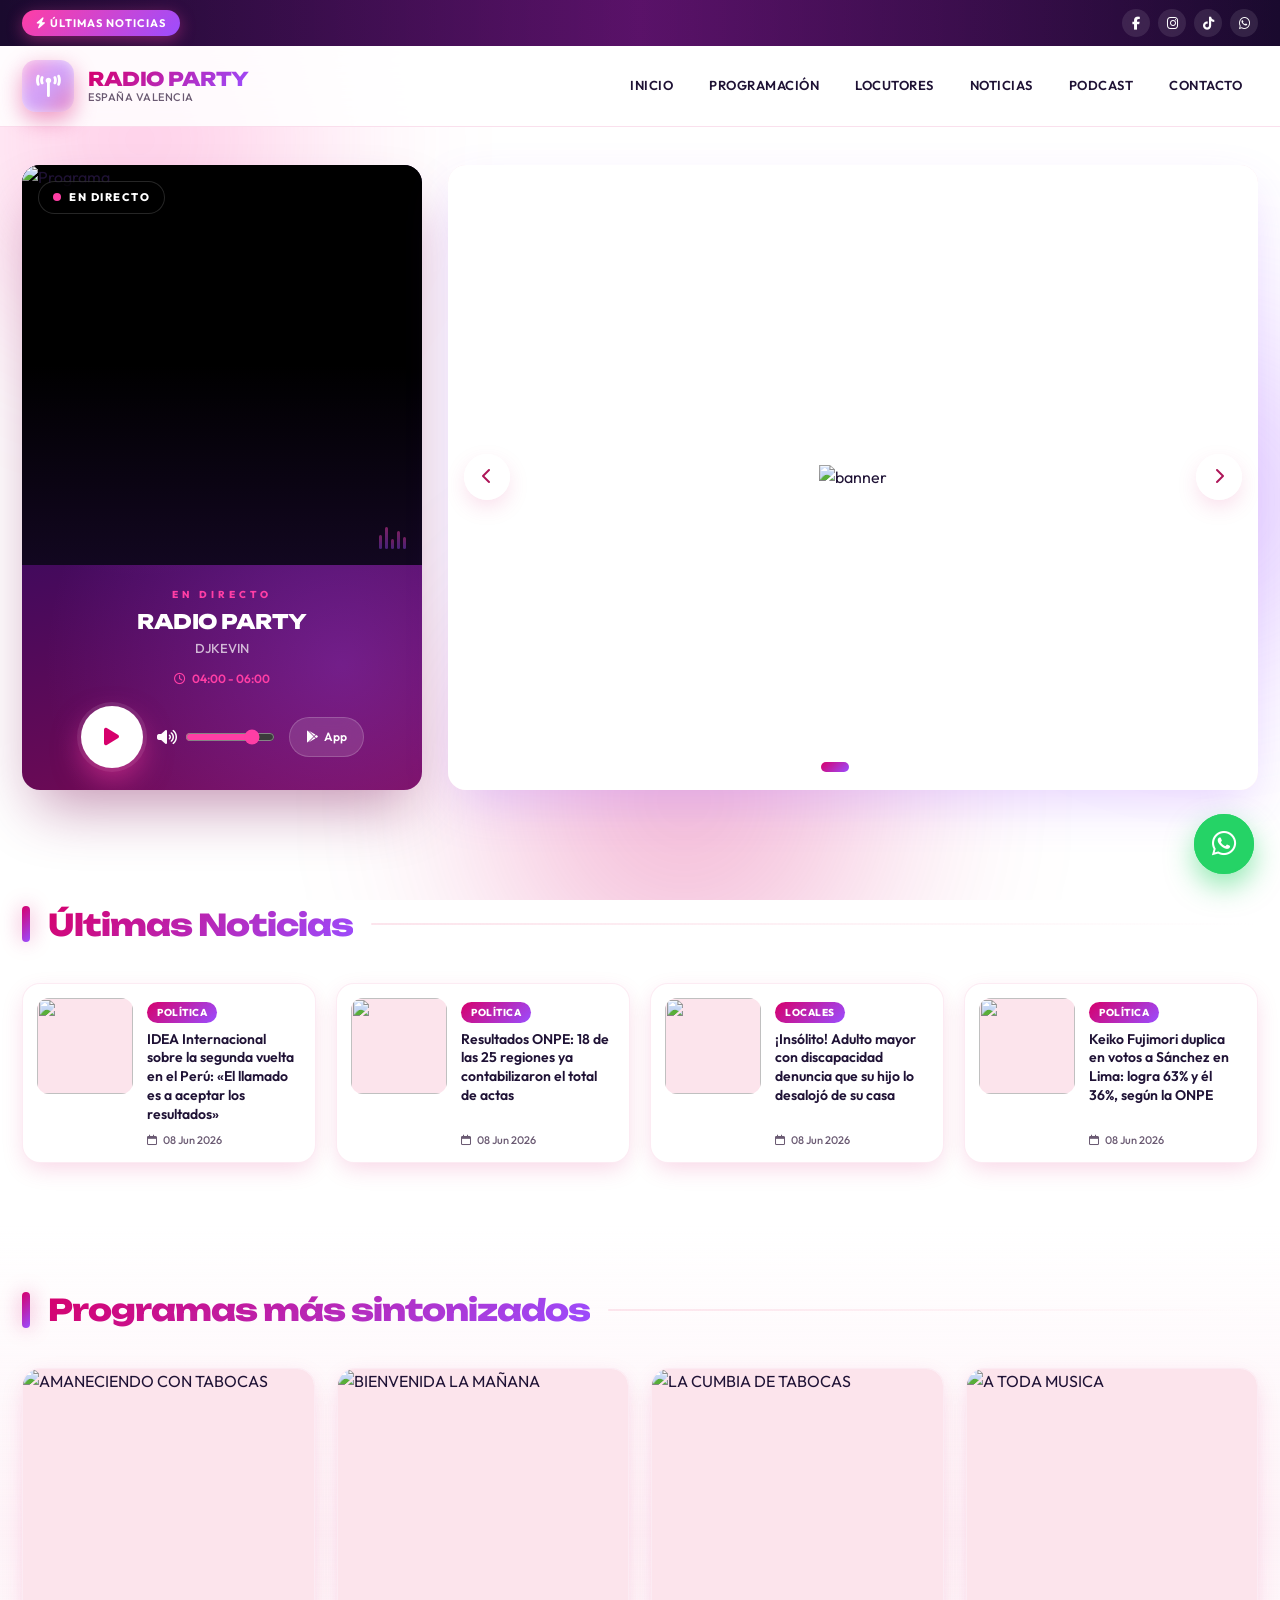
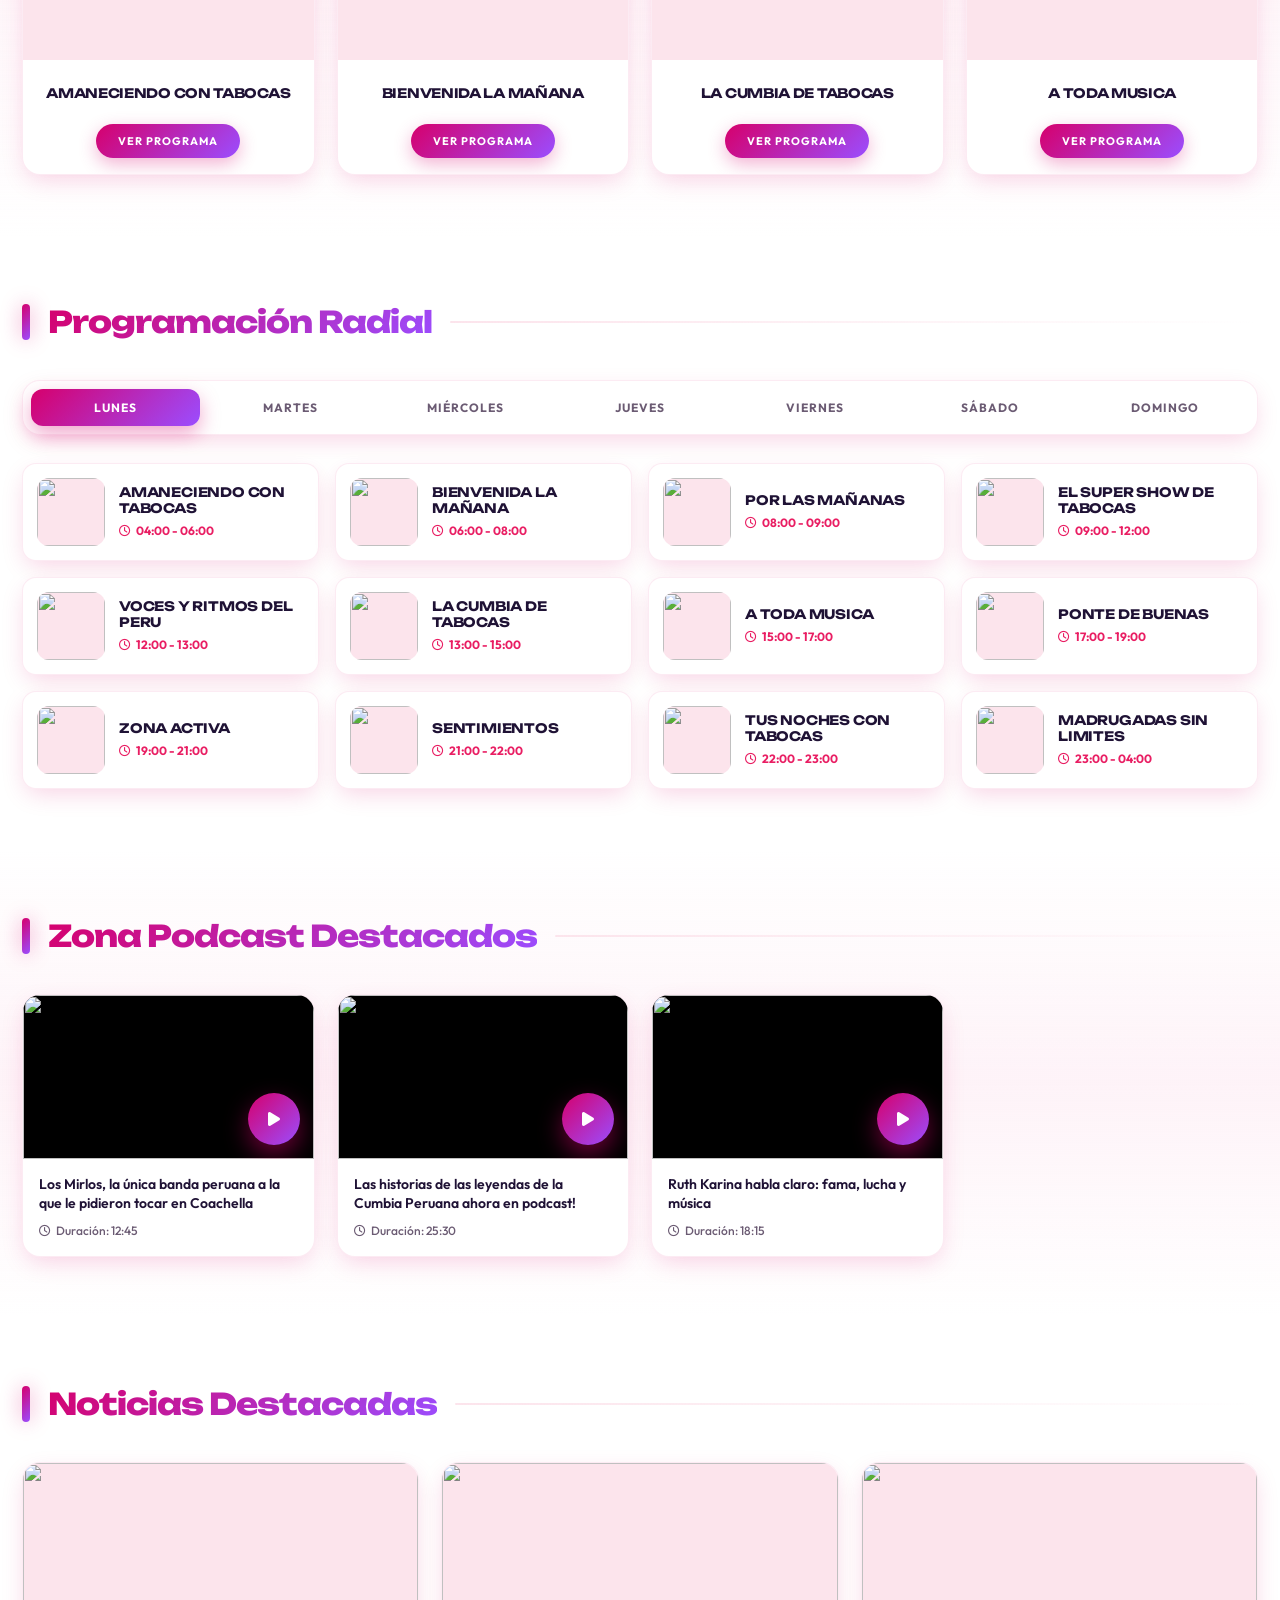
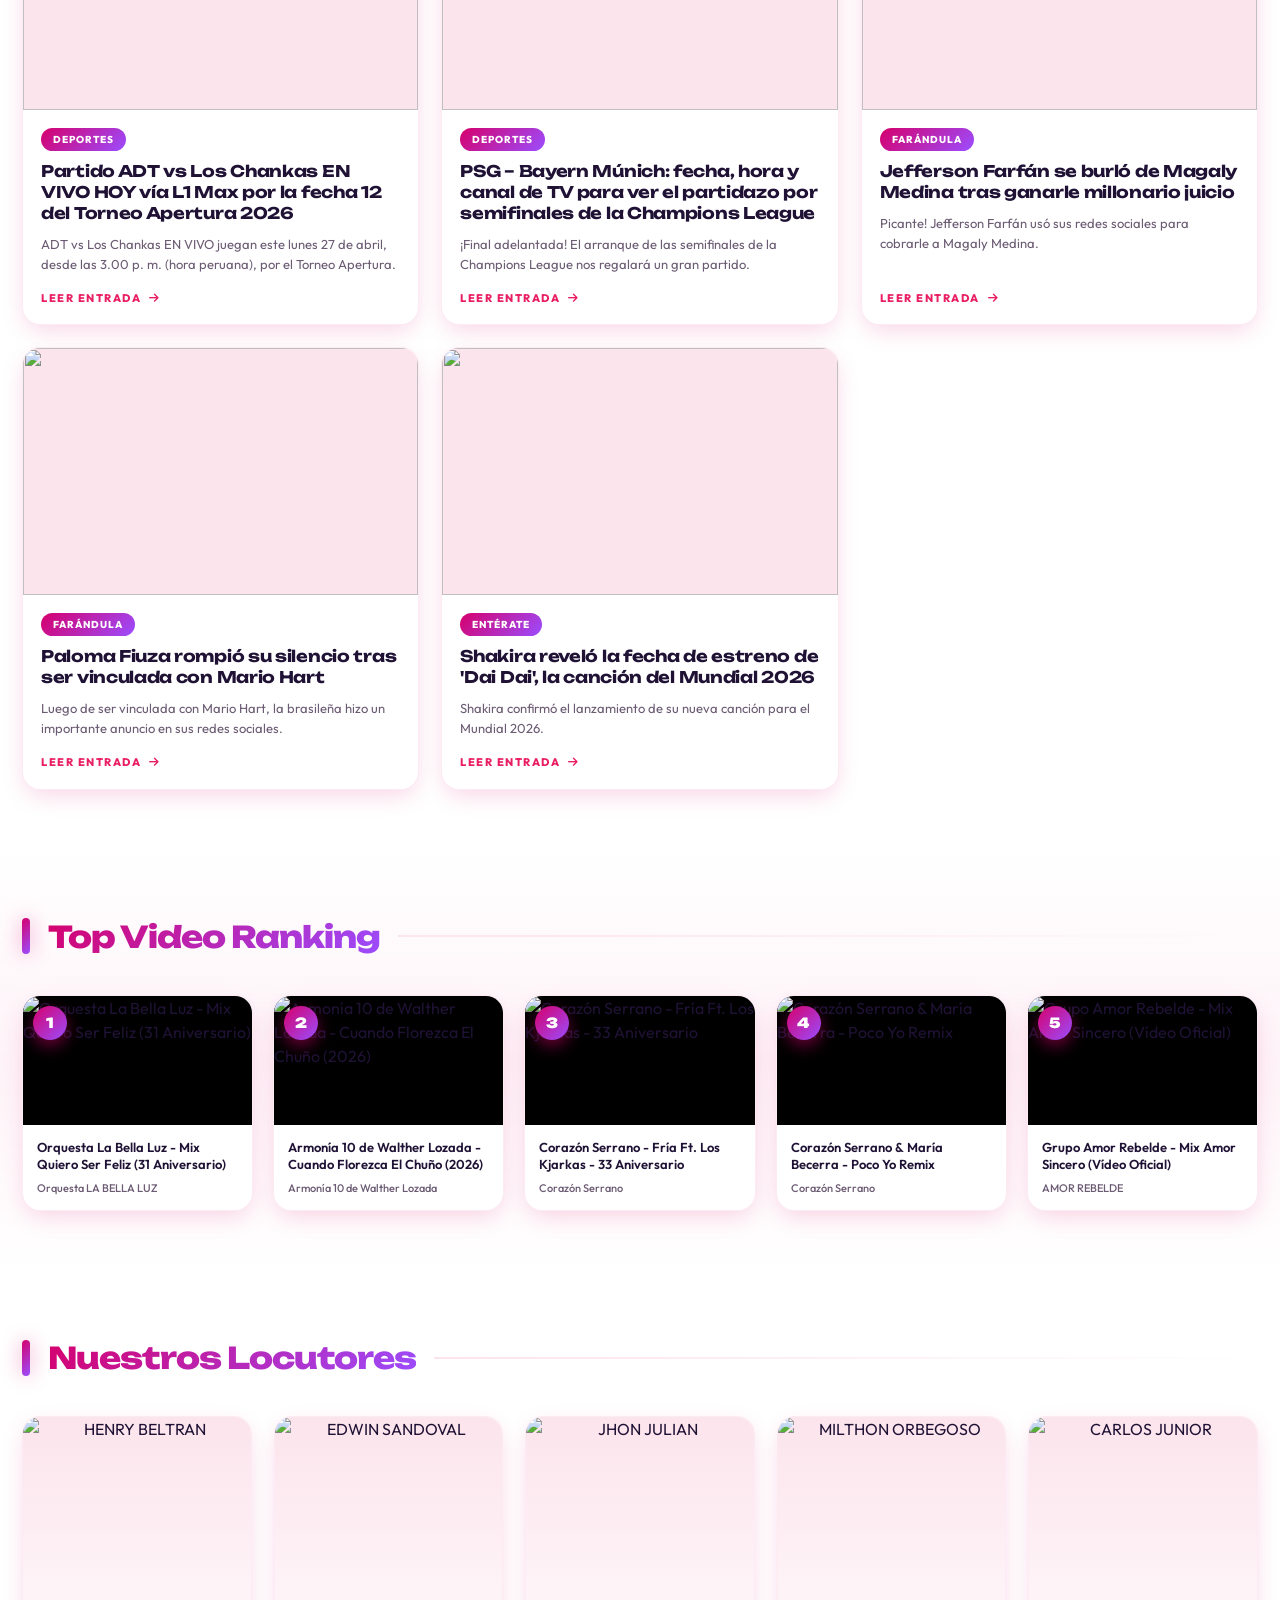
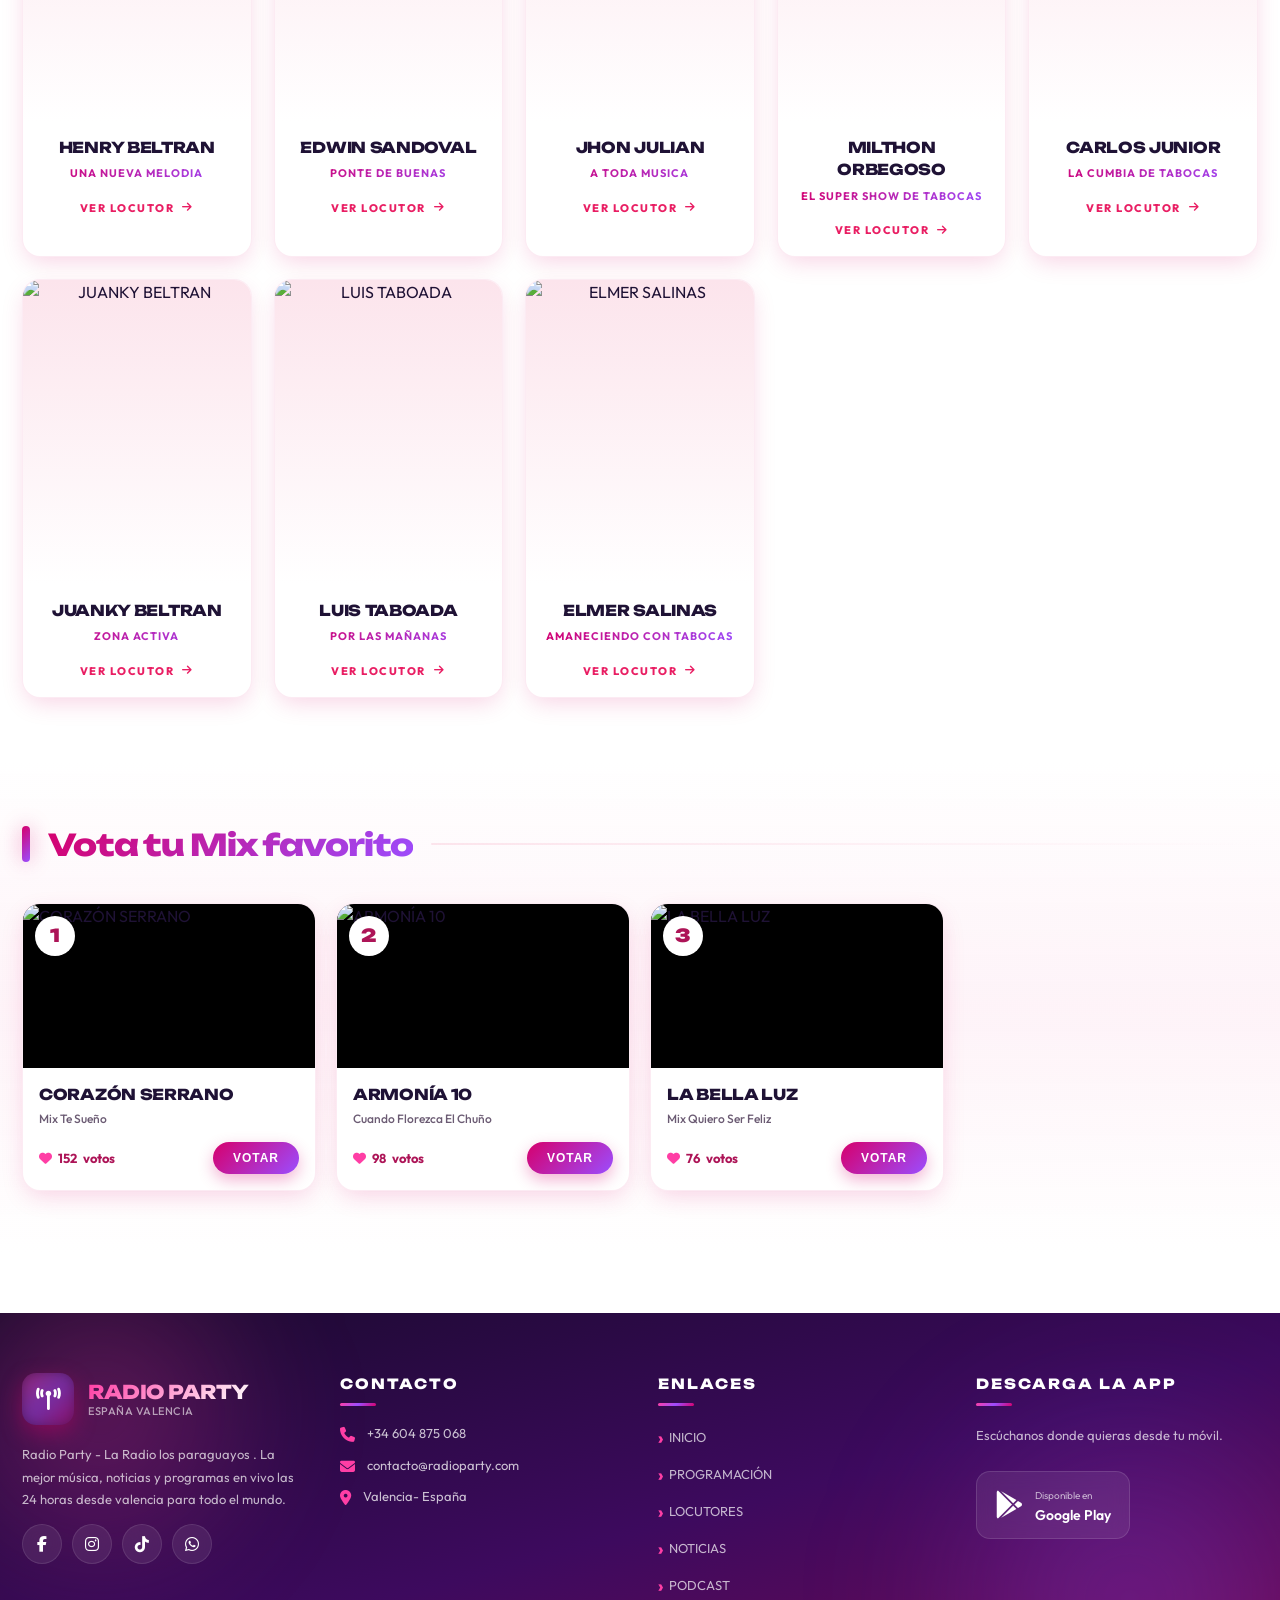
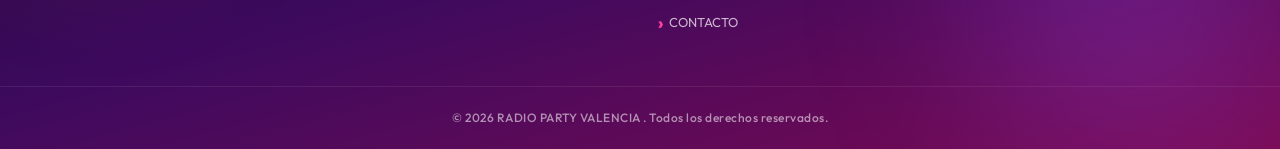
==== commit d5a7507c: "Update index.html" ====
--- a/index.html
+++ b/index.html
@@ -3,263 +3,349 @@
 <head>
 <meta charset="UTF-8" />
 <meta name="viewport" content="width=device-width,initial-scale=1.0" />
-<title>Radio Tabocas Mix - La Radio de Quiruvilca</title>
-<meta name="description" content="Radio Tabocas Mix - La Radio de Quiruvilca. Noticias, música y programas en vivo 24/7." />
+<title>RADIO PARTY VALENCIA</title>
+<meta name="description" content="Radio Party Valencia · El sonido de la fiesta. Música, noticias y programas en directo 24/7." />
 <link rel="preconnect" href="https://fonts.googleapis.com" />
 <link rel="preconnect" href="https://fonts.gstatic.com" crossorigin />
-<link href="https://fonts.googleapis.com/css2?family=Poppins:wght@300;400;500;600;700;800&family=Montserrat:wght@600;700;800;900&display=swap" rel="stylesheet" />
+<link href="https://fonts.googleapis.com/css2?family=Unbounded:wght@400;600;700;800;900&family=Outfit:wght@300;400;500;600;700;800&display=swap" rel="stylesheet" />
 <link rel="stylesheet" href="https://cdnjs.cloudflare.com/ajax/libs/font-awesome/6.5.1/css/all.min.css" />
-<style>:root{
-  --primary:#e91e63;
-  --primary-dark:#ad1457;
-  --primary-light:#fce4ec;
-  --accent:#ff4081;
+<style>
+:root{
+  --primary:#d6006c;
+  --primary-dark:#7a0a52;
+  --primary-light:#fde7f1;
+  --accent:#9b4dff;
+  --accent-2:#ff3ea5;
   --bg:#ffffff;
-  --surface:#fff5f9;
-  --text:#1f1235;
+  --surface:#fbf5fb;
+  --text:#1a0a2e;
   --text-muted:#6b5b73;
   --nav-text:#ffffff;
-  --shadow:0 10px 30px rgba(233,30,99,0.12);
-  --shadow-sm:0 4px 14px rgba(233,30,99,0.10);
-  --radius:14px;
+  --grad-1:linear-gradient(135deg,#d6006c 0%,#9b4dff 100%);
+  --grad-2:linear-gradient(135deg,#ff3ea5 0%,#9b4dff 50%,#d6006c 100%);
+  --grad-3:linear-gradient(90deg,#ff3ea5,#9b4dff,#d6006c,#ff3ea5);
+  --shadow:0 20px 50px -10px rgba(155,77,255,.25);
+  --shadow-sm:0 8px 24px -4px rgba(214,0,108,.18);
+  --glow:0 0 40px rgba(214,0,108,.45);
+  --radius:18px;
 }
 *{box-sizing:border-box;margin:0;padding:0}
 html{scroll-behavior:smooth}
-body{font-family:'Poppins',sans-serif;background:var(--bg);color:var(--text);line-height:1.5;overflow-x:hidden}
+body{font-family:'Outfit',sans-serif;background:var(--bg);color:var(--text);line-height:1.5;overflow-x:hidden;position:relative}
 img{max-width:100%;display:block}
 a{color:inherit;text-decoration:none}
 ul{list-style:none}
-.container{max-width:1280px;margin:0 auto;padding:0 20px}
+.container{max-width:1320px;margin:0 auto;padding:0 22px;position:relative;z-index:2}
+
+/* Animated background orbs */
+.bg-orbs{position:fixed;inset:0;pointer-events:none;z-index:0;overflow:hidden}
+.orb{position:absolute;border-radius:50%;filter:blur(80px);opacity:.35;animation:float 18s ease-in-out infinite}
+.orb.o1{width:520px;height:520px;background:radial-gradient(circle,#ff3ea5,transparent 70%);top:-120px;left:-120px}
+.orb.o2{width:460px;height:460px;background:radial-gradient(circle,#9b4dff,transparent 70%);top:30%;right:-160px;animation-delay:-6s}
+.orb.o3{width:600px;height:600px;background:radial-gradient(circle,#d6006c,transparent 70%);bottom:-200px;left:30%;animation-delay:-12s}
+@keyframes float{
+  0%,100%{transform:translate(0,0) scale(1)}
+  33%{transform:translate(60px,-40px) scale(1.1)}
+  66%{transform:translate(-50px,40px) scale(.95)}
+}
+
+/* Scroll reveal */
+.reveal{opacity:0;transform:translateY(28px);transition:opacity .8s ease,transform .8s ease}
+.reveal.in{opacity:1;transform:translateY(0)}
+
+/* Custom scrollbar */
+::-webkit-scrollbar{width:10px;height:10px}
+::-webkit-scrollbar-track{background:#fbf5fb}
+::-webkit-scrollbar-thumb{background:linear-gradient(180deg,#d6006c,#9b4dff);border-radius:10px}
+::selection{background:#d6006c;color:#fff}
 
 /* TOPBAR */
-.topbar{background:linear-gradient(90deg,var(--primary-dark),var(--primary));color:#fff;font-size:13px;padding:8px 0}
-.topbar-inner{display:flex;align-items:center;gap:14px}
-.breaking-label{background:rgba(255,255,255,0.18);padding:4px 12px;border-radius:20px;font-weight:600;white-space:nowrap;font-size:12px;letter-spacing:.5px}
+.topbar{background:linear-gradient(90deg,#1a0a2e 0%,#3d0a5e 50%,#1a0a2e 100%);color:#fff;font-size:13px;padding:9px 0;position:relative;overflow:hidden}
+.topbar::before{content:'';position:absolute;inset:0;background:linear-gradient(90deg,transparent,rgba(255,62,165,.15),transparent);animation:shimmer 4s infinite}
+@keyframes shimmer{0%{transform:translateX(-100%)}100%{transform:translateX(100%)}}
+.topbar-inner{display:flex;align-items:center;gap:14px;position:relative;z-index:2}
+.breaking-label{background:linear-gradient(135deg,#ff3ea5,#9b4dff);padding:5px 14px;border-radius:30px;font-weight:700;white-space:nowrap;font-size:11px;letter-spacing:1px;text-transform:uppercase;box-shadow:0 4px 16px rgba(255,62,165,.4)}
+.breaking-label i{animation:bolt 1.2s infinite}
+@keyframes bolt{0%,100%{opacity:1}50%{opacity:.4}}
 .breaking-ticker{flex:1;overflow:hidden;white-space:nowrap}
-.breaking-ticker span{display:inline-block;animation:tick 28s linear infinite;padding-left:100%}
+.breaking-ticker span{display:inline-block;animation:tick 30s linear infinite;padding-left:100%;font-weight:500}
 @keyframes tick{0%{transform:translateX(0)}100%{transform:translateX(-100%)}}
-.top-social{display:flex;gap:10px}
-.top-social a{width:26px;height:26px;display:grid;place-items:center;background:rgba(255,255,255,.15);border-radius:50%;transition:background .2s,transform .2s}
-.top-social a:hover{background:#fff;color:var(--primary);transform:translateY(-2px)}
+.top-social{display:flex;gap:8px}
+.top-social a{width:28px;height:28px;display:grid;place-items:center;background:rgba(255,255,255,.1);border-radius:50%;transition:all .3s;backdrop-filter:blur(10px)}
+.top-social a:hover{background:linear-gradient(135deg,#ff3ea5,#9b4dff);transform:translateY(-3px) rotate(-8deg);box-shadow:0 6px 18px rgba(255,62,165,.5)}
 
 /* HEADER */
-.header{background:#fff;border-bottom:1px solid var(--primary-light);position:sticky;top:0;z-index:50;box-shadow:0 2px 14px rgba(233,30,99,.06)}
-.header-inner{display:flex;align-items:center;justify-content:space-between;padding:14px 20px;gap:18px}
-.logo{display:flex;align-items:center;gap:12px}
-.logo-icon{width:46px;height:46px;display:grid;place-items:center;background:linear-gradient(135deg,var(--primary),var(--accent));color:#fff;border-radius:12px;font-size:22px;box-shadow:var(--shadow-sm)}
+.header{background:rgba(255,255,255,.85);backdrop-filter:blur(20px);-webkit-backdrop-filter:blur(20px);border-bottom:1px solid rgba(214,0,108,.12);position:sticky;top:0;z-index:50;transition:box-shadow .3s}
+.header.scrolled{box-shadow:0 8px 30px rgba(155,77,255,.12)}
+.header-inner{display:flex;align-items:center;justify-content:space-between;padding:14px 22px;gap:18px}
+.logo{display:flex;align-items:center;gap:14px;cursor:pointer}
+.logo-icon{width:52px;height:52px;display:grid;place-items:center;background:var(--grad-1);color:#fff;border-radius:14px;font-size:22px;box-shadow:0 8px 22px rgba(214,0,108,.4);position:relative;transition:transform .3s}
+.logo-icon::after{content:'';position:absolute;inset:-3px;background:var(--grad-2);border-radius:16px;z-index:-1;filter:blur(8px);opacity:.5}
+.logo:hover .logo-icon{transform:rotate(-8deg) scale(1.05)}
 .logo-text{display:flex;flex-direction:column;line-height:1.1}
-.logo-title{font-family:'Montserrat',sans-serif;font-weight:800;color:var(--primary-dark);font-size:18px;letter-spacing:.5px}
-.logo-sub{font-size:11px;color:var(--text-muted);font-weight:500}
-.nav{display:flex;gap:6px}
-.nav a{padding:10px 14px;font-weight:600;font-size:14px;color:var(--text);border-radius:10px;transition:background .2s,color .2s;position:relative}
-.nav a:hover,.nav a.active{background:var(--primary-light);color:var(--primary-dark)}
+.logo-title{font-family:'Unbounded',sans-serif;font-weight:800;background:var(--grad-1);-webkit-background-clip:text;background-clip:text;color:transparent;font-size:19px;letter-spacing:-.5px}
+.logo-sub{font-size:11px;color:var(--text-muted);font-weight:500;margin-top:2px;letter-spacing:.5px}
+.nav{display:flex;gap:4px}
+.nav a{padding:10px 16px;font-weight:600;font-size:13px;color:var(--text);border-radius:30px;transition:all .3s;position:relative;letter-spacing:.5px}
+.nav a::before{content:'';position:absolute;inset:0;background:var(--grad-1);border-radius:30px;opacity:0;transform:scale(.8);transition:all .3s;z-index:-1}
+.nav a:hover{color:#fff}
+.nav a:hover::before{opacity:1;transform:scale(1)}
 .menu-toggle{display:none;background:transparent;border:none;font-size:24px;color:var(--primary);cursor:pointer}
 
 /* HERO */
-.hero{padding:30px 0 40px;background:linear-gradient(180deg,var(--surface),#fff)}
-.hero-grid{display:grid;grid-template-columns:380px 1fr;gap:24px;align-items:stretch}
-.player-card{background:#fff;border-radius:var(--radius);box-shadow:var(--shadow);overflow:hidden;display:flex;flex-direction:column;border:1px solid var(--primary-light)}
+.hero{padding:38px 0 50px;position:relative}
+.hero-grid{display:grid;grid-template-columns:400px 1fr;gap:26px;align-items:stretch}
+
+/* PLAYER */
+.player-card{background:linear-gradient(165deg,#1a0a2e 0%,#3d0a5e 50%,#7a0a52 100%);border-radius:var(--radius);overflow:hidden;display:flex;flex-direction:column;position:relative;box-shadow:0 30px 60px -15px rgba(122,10,82,.45)}
+.player-card::before{content:'';position:absolute;inset:0;background:radial-gradient(circle at 30% 20%,rgba(255,62,165,.3),transparent 50%),radial-gradient(circle at 80% 80%,rgba(155,77,255,.3),transparent 50%);pointer-events:none}
 .player-cover{position:relative;aspect-ratio:1/1;background:#000;overflow:hidden}
-.player-cover img{width:100%;height:100%;object-fit:cover}
-.live-badge{position:absolute;top:14px;left:14px;background:rgba(0,0,0,.55);backdrop-filter:blur(8px);color:#fff;padding:6px 12px;border-radius:20px;font-size:12px;font-weight:700;display:flex;align-items:center;gap:6px;letter-spacing:.5px}
-.live-dot{width:8px;height:8px;border-radius:50%;background:#ff4081;box-shadow:0 0 0 0 rgba(255,64,129,.7);animation:pulse 1.6s infinite}
-@keyframes pulse{0%{box-shadow:0 0 0 0 rgba(255,64,129,.7)}70%{box-shadow:0 0 0 12px rgba(255,64,129,0)}100%{box-shadow:0 0 0 0 rgba(255,64,129,0)}}
-.player-info{padding:18px;text-align:center}
-.player-show{font-size:11px;color:var(--primary);font-weight:700;letter-spacing:2px;margin-bottom:4px}
-.player-program{font-family:'Montserrat',sans-serif;font-size:18px;color:var(--text);font-weight:800;line-height:1.2;margin-bottom:4px}
-.player-host{color:var(--text-muted);font-size:13px;margin-bottom:6px;font-weight:500}
-.player-schedule{font-size:12px;color:var(--primary-dark);margin-bottom:14px;font-weight:600}
-.player-controls{display:flex;align-items:center;gap:12px;justify-content:center;flex-wrap:wrap}
-.play-btn{width:54px;height:54px;border-radius:50%;background:linear-gradient(135deg,var(--primary),var(--accent));color:#fff;border:none;font-size:18px;cursor:pointer;display:grid;place-items:center;box-shadow:0 8px 20px rgba(233,30,99,.35);transition:transform .2s}
-.play-btn:hover{transform:scale(1.08)}
-.volume-wrap{display:flex;align-items:center;gap:8px;color:var(--primary-dark)}
-.volume-wrap input{width:80px;accent-color:var(--primary)}
-.app-btn{background:var(--primary-light);color:var(--primary-dark);padding:8px 14px;border-radius:20px;font-weight:600;font-size:13px;display:inline-flex;align-items:center;gap:6px;transition:background .2s,color .2s}
-.app-btn:hover{background:var(--primary);color:#fff}
+.player-cover img{width:100%;height:100%;object-fit:cover;transition:transform 8s linear}
+.player-card:hover .player-cover img{transform:scale(1.08)}
+.player-cover::after{content:'';position:absolute;inset:0;background:linear-gradient(180deg,transparent 50%,rgba(26,10,46,.7) 100%);pointer-events:none}
+.live-badge{position:absolute;top:16px;left:16px;background:rgba(0,0,0,.5);backdrop-filter:blur(12px);color:#fff;padding:7px 14px;border-radius:30px;font-size:11px;font-weight:800;display:flex;align-items:center;gap:8px;letter-spacing:1.5px;border:1px solid rgba(255,255,255,.15)}
+.live-dot{width:8px;height:8px;border-radius:50%;background:#ff3ea5;box-shadow:0 0 0 0 rgba(255,62,165,.7);animation:pulse 1.4s infinite}
+@keyframes pulse{0%{box-shadow:0 0 0 0 rgba(255,62,165,.8)}70%{box-shadow:0 0 0 14px rgba(255,62,165,0)}100%{box-shadow:0 0 0 0 rgba(255,62,165,0)}}
+.equalizer{position:absolute;bottom:16px;right:16px;display:flex;gap:3px;align-items:flex-end;height:24px}
+.equalizer span{width:3px;background:linear-gradient(180deg,#ff3ea5,#9b4dff);border-radius:2px;animation:eq 1s ease-in-out infinite}
+.equalizer span:nth-child(1){height:60%;animation-delay:-.4s}
+.equalizer span:nth-child(2){height:90%;animation-delay:-.2s}
+.equalizer span:nth-child(3){height:40%;animation-delay:-.6s}
+.equalizer span:nth-child(4){height:75%;animation-delay:-.1s}
+.equalizer span:nth-child(5){height:50%;animation-delay:-.3s}
+@keyframes eq{0%,100%{transform:scaleY(.4)}50%{transform:scaleY(1)}}
+.player-info{padding:22px;text-align:center;position:relative;color:#fff}
+.player-show{font-size:10px;color:#ff3ea5;font-weight:800;letter-spacing:4px;margin-bottom:8px;text-transform:uppercase}
+.player-program{font-family:'Unbounded',sans-serif;font-size:20px;color:#fff;font-weight:800;line-height:1.15;margin-bottom:6px;letter-spacing:-.5px}
+.player-host{color:rgba(255,255,255,.7);font-size:13px;margin-bottom:6px;font-weight:500}
+.player-schedule{font-size:12px;color:#ff3ea5;margin-bottom:18px;font-weight:600;display:inline-flex;align-items:center;gap:6px}
+.player-controls{display:flex;align-items:center;gap:14px;justify-content:center;flex-wrap:wrap}
+.play-btn{width:62px;height:62px;border-radius:50%;background:#fff;color:#d6006c;border:none;font-size:20px;cursor:pointer;display:grid;place-items:center;box-shadow:0 12px 28px rgba(255,62,165,.5),0 0 0 4px rgba(255,255,255,.1);transition:transform .3s;position:relative}
+.play-btn::before{content:'';position:absolute;inset:-6px;border-radius:50%;background:var(--grad-2);z-index:-1;opacity:0;transition:opacity .3s;filter:blur(12px)}
+.play-btn:hover{transform:scale(1.1)}
+.play-btn:hover::before{opacity:.8}
+.volume-wrap{display:flex;align-items:center;gap:8px;color:#fff}
+.volume-wrap input{width:90px;accent-color:#ff3ea5;cursor:pointer}
+.app-btn{background:rgba(255,255,255,.12);backdrop-filter:blur(10px);color:#fff;padding:10px 16px;border-radius:30px;font-weight:600;font-size:12px;display:inline-flex;align-items:center;gap:6px;transition:all .3s;border:1px solid rgba(255,255,255,.18)}
+.app-btn:hover{background:#fff;color:#d6006c;transform:translateY(-2px)}
 
 /* BANNER SLIDER */
-.banner-slider{position:relative;border-radius:var(--radius);overflow:hidden;box-shadow:var(--shadow);background:var(--primary-light);min-height:380px}
-.banner-track{display:flex;width:100%;height:100%;transition:transform .6s cubic-bezier(.65,0,.35,1)}
-.banner-slide{flex:0 0 100%;min-height:380px;display:grid;place-items:center;background:#fff}
+.banner-slider{position:relative;border-radius:var(--radius);overflow:hidden;box-shadow:var(--shadow);background:var(--primary-light);min-height:420px}
+.banner-track{display:flex;width:100%;height:100%;transition:transform .8s cubic-bezier(.65,0,.35,1)}
+.banner-slide{flex:0 0 100%;min-height:420px;display:grid;place-items:center;background:#fff;position:relative}
 .banner-slide img{width:100%;height:100%;object-fit:cover}
-.banner-arrow{position:absolute;top:50%;transform:translateY(-50%);background:rgba(255,255,255,.85);backdrop-filter:blur(8px);border:none;width:42px;height:42px;border-radius:50%;cursor:pointer;color:var(--primary-dark);font-size:16px;box-shadow:var(--shadow-sm);transition:background .2s,color .2s;z-index:2}
-.banner-arrow:hover{background:var(--primary);color:#fff}
-.banner-arrow.prev{left:14px}
-.banner-arrow.next{right:14px}
-.banner-dots{position:absolute;bottom:14px;left:50%;transform:translateX(-50%);display:flex;gap:8px;z-index:2}
-.banner-dots button{width:9px;height:9px;border-radius:50%;background:rgba(255,255,255,.6);border:none;cursor:pointer;padding:0;transition:width .2s,background .2s}
-.banner-dots button.active{width:24px;border-radius:8px;background:var(--primary)}
+.banner-arrow{position:absolute;top:50%;transform:translateY(-50%);background:rgba(255,255,255,.9);backdrop-filter:blur(12px);border:none;width:46px;height:46px;border-radius:50%;cursor:pointer;color:var(--primary-dark);font-size:16px;box-shadow:var(--shadow-sm);transition:all .3s;z-index:2}
+.banner-arrow:hover{background:var(--grad-1);color:#fff;transform:translateY(-50%) scale(1.1)}
+.banner-arrow.prev{left:16px}
+.banner-arrow.next{right:16px}
+.banner-dots{position:absolute;bottom:18px;left:50%;transform:translateX(-50%);display:flex;gap:8px;z-index:2}
+.banner-dots button{width:10px;height:10px;border-radius:50%;background:rgba(255,255,255,.6);border:none;cursor:pointer;padding:0;transition:all .3s}
+.banner-dots button.active{width:28px;border-radius:8px;background:var(--grad-1)}
 
 /* SECTIONS */
-.section{padding:50px 0}
-.section-alt{background:var(--surface)}
-.section-title{font-family:'Montserrat',sans-serif;font-weight:800;font-size:24px;margin-bottom:26px;color:var(--primary-dark);text-transform:uppercase;display:flex;align-items:center;gap:14px}
-.section-title::before{content:'';width:6px;height:28px;background:linear-gradient(180deg,var(--primary),var(--accent));border-radius:4px}
-.section-title::after{content:'';flex:1;height:2px;background:linear-gradient(90deg,var(--primary-light),transparent)}
+.section{padding:62px 0;position:relative}
+.section-alt{background:linear-gradient(180deg,transparent,rgba(253,231,241,.5),transparent)}
+.section-title{font-family:'Unbounded',sans-serif;font-weight:800;font-size:30px;margin-bottom:36px;color:var(--text);display:flex;align-items:center;gap:18px;letter-spacing:-1px;position:relative}
+.section-title span{position:relative;background:var(--grad-1);-webkit-background-clip:text;background-clip:text;color:transparent}
+.section-title::before{content:'';width:8px;height:36px;background:var(--grad-1);border-radius:6px;box-shadow:0 0 20px rgba(214,0,108,.4)}
+.section-title::after{content:'';flex:1;height:2px;background:linear-gradient(90deg,var(--primary-light),transparent);border-radius:2px}
 
 /* NEWS GRID */
-.news-grid{display:grid;grid-template-columns:repeat(auto-fill,minmax(280px,1fr));gap:18px}
-.news-card{background:#fff;border-radius:var(--radius);overflow:hidden;box-shadow:var(--shadow-sm);display:flex;gap:14px;padding:12px;transition:transform .25s,box-shadow .25s;border:1px solid var(--primary-light)}
-.news-card:hover{transform:translateY(-4px);box-shadow:var(--shadow)}
-.news-thumb{flex:0 0 92px;height:92px;border-radius:10px;overflow:hidden;background:var(--primary-light)}
-.news-thumb img{width:100%;height:100%;object-fit:cover}
+.news-grid{display:grid;grid-template-columns:repeat(auto-fill,minmax(290px,1fr));gap:20px}
+.news-card{background:#fff;border-radius:var(--radius);overflow:hidden;box-shadow:var(--shadow-sm);display:flex;gap:14px;padding:14px;transition:all .35s;border:1px solid rgba(214,0,108,.08);position:relative}
+.news-card::before{content:'';position:absolute;inset:0;border-radius:var(--radius);padding:1.5px;background:var(--grad-2);-webkit-mask:linear-gradient(#fff 0 0) content-box,linear-gradient(#fff 0 0);-webkit-mask-composite:xor;mask-composite:exclude;opacity:0;transition:opacity .3s;pointer-events:none}
+.news-card:hover{transform:translateY(-6px);box-shadow:0 25px 50px -10px rgba(214,0,108,.25)}
+.news-card:hover::before{opacity:1}
+.news-thumb{flex:0 0 96px;height:96px;border-radius:12px;overflow:hidden;background:var(--primary-light)}
+.news-thumb img{width:100%;height:100%;object-fit:cover;transition:transform .4s}
+.news-card:hover .news-thumb img{transform:scale(1.1)}
 .news-content{flex:1;display:flex;flex-direction:column;justify-content:space-between}
-.news-cat{font-size:10px;font-weight:700;color:#fff;background:var(--primary);padding:3px 9px;border-radius:12px;align-self:flex-start;letter-spacing:.5px;text-transform:uppercase}
-.news-title{font-size:14px;font-weight:600;color:var(--text);line-height:1.35;margin:6px 0;transition:color .2s}
-.news-card:hover .news-title{color:var(--primary-dark)}
-.news-date{font-size:11px;color:var(--text-muted);display:flex;align-items:center;gap:4px}
+.news-cat{font-size:10px;font-weight:800;color:#fff;background:var(--grad-1);padding:4px 10px;border-radius:20px;align-self:flex-start;letter-spacing:.5px;text-transform:uppercase}
+.news-title{font-size:14px;font-weight:600;color:var(--text);line-height:1.35;margin:8px 0;transition:color .2s}
+.news-card:hover .news-title{color:var(--primary)}
+.news-date{font-size:11px;color:var(--text-muted);display:flex;align-items:center;gap:6px;font-weight:500}
 
 /* TOP PROGRAMS */
-.top-programs{display:grid;grid-template-columns:repeat(auto-fill,minmax(220px,1fr));gap:20px}
-.program-card{background:#fff;border-radius:var(--radius);overflow:hidden;box-shadow:var(--shadow-sm);position:relative;transition:transform .25s,box-shadow .25s;border:1px solid var(--primary-light)}
-.program-card:hover{transform:translateY(-6px);box-shadow:var(--shadow)}
-.program-cover{aspect-ratio:1/1;overflow:hidden;background:var(--primary-light)}
-.program-cover img{width:100%;height:100%;object-fit:cover;transition:transform .4s}
-.program-card:hover .program-cover img{transform:scale(1.06)}
-.program-info{padding:14px;text-align:center}
-.program-name{font-family:'Montserrat',sans-serif;font-weight:700;font-size:14px;color:var(--text);margin-bottom:10px;min-height:36px;display:flex;align-items:center;justify-content:center;text-transform:uppercase;line-height:1.2}
-.program-btn{display:inline-block;padding:8px 18px;background:linear-gradient(135deg,var(--primary),var(--accent));color:#fff;border-radius:20px;font-size:12px;font-weight:700;letter-spacing:.5px;transition:transform .2s}
-.program-btn:hover{transform:scale(1.05)}
+.top-programs{display:grid;grid-template-columns:repeat(auto-fill,minmax(230px,1fr));gap:22px}
+.program-card{background:#fff;border-radius:var(--radius);overflow:hidden;box-shadow:var(--shadow-sm);position:relative;transition:all .35s;border:1px solid rgba(214,0,108,.08)}
+.program-card::after{content:'';position:absolute;inset:0;background:var(--grad-2);opacity:0;transition:opacity .3s;border-radius:var(--radius);pointer-events:none;mix-blend-mode:overlay}
+.program-card:hover{transform:translateY(-8px);box-shadow:0 30px 60px -15px rgba(155,77,255,.4)}
+.program-cover{aspect-ratio:1/1;overflow:hidden;background:var(--primary-light);position:relative}
+.program-cover img{width:100%;height:100%;object-fit:cover;transition:transform .6s}
+.program-card:hover .program-cover img{transform:scale(1.1)}
+.program-cover::before{content:'';position:absolute;inset:0;background:linear-gradient(180deg,transparent 60%,rgba(122,10,82,.7));opacity:0;transition:opacity .3s;z-index:1}
+.program-card:hover .program-cover::before{opacity:1}
+.program-info{padding:16px;text-align:center;position:relative;z-index:2}
+.program-name{font-family:'Unbounded',sans-serif;font-weight:700;font-size:13px;color:var(--text);margin-bottom:12px;min-height:36px;display:flex;align-items:center;justify-content:center;letter-spacing:-.3px;line-height:1.2}
+.program-btn{display:inline-block;padding:9px 22px;background:var(--grad-1);color:#fff;border-radius:30px;font-size:11px;font-weight:700;letter-spacing:1px;transition:all .3s;text-transform:uppercase;box-shadow:0 6px 18px rgba(214,0,108,.3)}
+.program-btn:hover{transform:scale(1.05);box-shadow:0 10px 24px rgba(214,0,108,.5)}
 
 /* SCHEDULE */
-.days-tabs{display:flex;gap:6px;flex-wrap:wrap;margin-bottom:24px;background:var(--primary-light);padding:8px;border-radius:var(--radius)}
-.day-tab{flex:1;min-width:90px;padding:10px 14px;background:transparent;border:none;border-radius:8px;font-weight:600;font-size:13px;cursor:pointer;color:var(--text-muted);transition:background .2s,color .2s;text-transform:uppercase;letter-spacing:.5px}
-.day-tab:hover{color:var(--primary-dark)}
-.day-tab.active{background:#fff;color:var(--primary-dark);box-shadow:var(--shadow-sm)}
-.schedule-grid{display:grid;grid-template-columns:repeat(auto-fill,minmax(240px,1fr));gap:16px}
-.schedule-item{background:#fff;border-radius:var(--radius);padding:14px;display:flex;gap:14px;align-items:center;box-shadow:var(--shadow-sm);transition:transform .25s,box-shadow .25s;border:1px solid var(--primary-light)}
-.schedule-item:hover{transform:translateY(-3px);box-shadow:var(--shadow)}
-.schedule-thumb{width:64px;height:64px;flex:0 0 64px;border-radius:10px;overflow:hidden;background:var(--primary-light)}
+.days-tabs{display:flex;gap:6px;flex-wrap:wrap;margin-bottom:28px;background:#fff;padding:8px;border-radius:var(--radius);box-shadow:var(--shadow-sm);border:1px solid rgba(214,0,108,.08)}
+.day-tab{flex:1;min-width:90px;padding:11px 14px;background:transparent;border:none;border-radius:12px;font-weight:700;font-size:12px;cursor:pointer;color:var(--text-muted);transition:all .3s;text-transform:uppercase;letter-spacing:1px;font-family:'Outfit',sans-serif}
+.day-tab:hover{color:var(--primary)}
+.day-tab.active{background:var(--grad-1);color:#fff;box-shadow:0 8px 20px rgba(214,0,108,.35)}
+.schedule-grid{display:grid;grid-template-columns:repeat(auto-fill,minmax(250px,1fr));gap:16px}
+.schedule-item{background:#fff;border-radius:14px;padding:14px;display:flex;gap:14px;align-items:center;box-shadow:var(--shadow-sm);transition:all .3s;border:1px solid rgba(214,0,108,.08)}
+.schedule-item:hover{transform:translateX(6px);border-color:var(--primary);box-shadow:0 10px 30px rgba(214,0,108,.18)}
+.schedule-thumb{width:68px;height:68px;flex:0 0 68px;border-radius:12px;overflow:hidden;background:var(--primary-light)}
 .schedule-thumb img{width:100%;height:100%;object-fit:cover}
-.schedule-info h4{font-family:'Montserrat',sans-serif;font-size:13px;color:var(--text);font-weight:700;margin-bottom:4px;text-transform:uppercase;line-height:1.2}
-.schedule-info .time{font-size:12px;color:var(--primary);font-weight:600;display:flex;align-items:center;gap:4px}
-.no-programs{grid-column:1/-1;text-align:center;padding:40px;color:var(--text-muted);background:#fff;border-radius:var(--radius);border:2px dashed var(--primary-light)}
+.schedule-info h4{font-family:'Unbounded',sans-serif;font-size:13px;color:var(--text);font-weight:700;margin-bottom:5px;line-height:1.2;letter-spacing:-.2px}
+.schedule-info .time{font-size:12px;color:var(--primary);font-weight:700;display:flex;align-items:center;gap:5px}
+.no-programs{grid-column:1/-1;text-align:center;padding:48px;color:var(--text-muted);background:#fff;border-radius:var(--radius);border:2px dashed var(--primary-light);font-weight:500}
 
 /* PODCASTS */
-.podcast-grid{display:grid;grid-template-columns:repeat(auto-fill,minmax(280px,1fr));gap:20px}
-.podcast-card{background:#fff;border-radius:var(--radius);overflow:hidden;box-shadow:var(--shadow-sm);cursor:pointer;transition:transform .25s,box-shadow .25s;border:1px solid var(--primary-light)}
-.podcast-card:hover{transform:translateY(-4px);box-shadow:var(--shadow)}
+.podcast-grid{display:grid;grid-template-columns:repeat(auto-fill,minmax(290px,1fr));gap:22px}
+.podcast-card{background:#fff;border-radius:var(--radius);overflow:hidden;box-shadow:var(--shadow-sm);cursor:pointer;transition:all .35s;border:1px solid rgba(214,0,108,.08)}
+.podcast-card:hover{transform:translateY(-6px);box-shadow:0 25px 50px -10px rgba(155,77,255,.3)}
 .podcast-thumb{position:relative;aspect-ratio:16/9;background:#000;overflow:hidden}
-.podcast-thumb img{width:100%;height:100%;object-fit:cover;transition:transform .4s}
-.podcast-card:hover .podcast-thumb img{transform:scale(1.05)}
-.podcast-play{position:absolute;bottom:12px;right:12px;width:48px;height:48px;border-radius:50%;background:rgba(233,30,99,.95);color:#fff;display:grid;place-items:center;font-size:16px;box-shadow:var(--shadow);transition:transform .2s}
-.podcast-card:hover .podcast-play{transform:scale(1.1)}
-.podcast-info{padding:14px}
-.podcast-title{font-size:14px;font-weight:600;color:var(--text);line-height:1.4;margin-bottom:6px}
-.podcast-duration{font-size:12px;color:var(--text-muted);display:flex;align-items:center;gap:4px}
+.podcast-thumb img{width:100%;height:100%;object-fit:cover;transition:transform .5s}
+.podcast-card:hover .podcast-thumb img{transform:scale(1.08)}
+.podcast-play{position:absolute;bottom:14px;right:14px;width:52px;height:52px;border-radius:50%;background:var(--grad-1);color:#fff;display:grid;place-items:center;font-size:16px;box-shadow:0 10px 24px rgba(214,0,108,.5);transition:all .3s}
+.podcast-card:hover .podcast-play{transform:scale(1.15) rotate(8deg)}
+.podcast-info{padding:16px}
+.podcast-title{font-size:14px;font-weight:600;color:var(--text);line-height:1.4;margin-bottom:8px}
+.podcast-duration{font-size:12px;color:var(--text-muted);display:flex;align-items:center;gap:5px;font-weight:500}
 
 /* FEATURED NEWS */
-.featured-grid{display:grid;grid-template-columns:repeat(auto-fill,minmax(300px,1fr));gap:20px}
-.featured-card{background:#fff;border-radius:var(--radius);overflow:hidden;box-shadow:var(--shadow-sm);transition:transform .25s,box-shadow .25s;border:1px solid var(--primary-light);display:flex;flex-direction:column}
-.featured-card:hover{transform:translateY(-4px);box-shadow:var(--shadow)}
-.featured-thumb{aspect-ratio:16/10;overflow:hidden;background:var(--primary-light)}
-.featured-thumb img{width:100%;height:100%;object-fit:cover;transition:transform .4s}
-.featured-card:hover .featured-thumb img{transform:scale(1.05)}
-.featured-body{padding:16px;display:flex;flex-direction:column;flex:1}
-.featured-cat{font-size:11px;font-weight:700;color:var(--primary);text-transform:uppercase;letter-spacing:1px;margin-bottom:8px}
-.featured-title{font-family:'Montserrat',sans-serif;font-size:16px;font-weight:700;color:var(--text);line-height:1.3;margin-bottom:10px}
-.featured-excerpt{font-size:13px;color:var(--text-muted);line-height:1.5;margin-bottom:14px;flex:1}
-.featured-link{font-size:12px;font-weight:700;color:var(--primary);display:inline-flex;align-items:center;gap:6px;text-transform:uppercase;letter-spacing:.5px;align-self:flex-start;transition:gap .2s}
-.featured-link:hover{gap:10px;color:var(--primary-dark)}
+.featured-grid{display:grid;grid-template-columns:repeat(auto-fill,minmax(310px,1fr));gap:22px}
+.featured-card{background:#fff;border-radius:var(--radius);overflow:hidden;box-shadow:var(--shadow-sm);transition:all .35s;border:1px solid rgba(214,0,108,.08);display:flex;flex-direction:column}
+.featured-card:hover{transform:translateY(-8px);box-shadow:0 30px 60px -15px rgba(214,0,108,.3)}
+.featured-thumb{aspect-ratio:16/10;overflow:hidden;background:var(--primary-light);position:relative}
+.featured-thumb img{width:100%;height:100%;object-fit:cover;transition:transform .6s}
+.featured-card:hover .featured-thumb img{transform:scale(1.08)}
+.featured-body{padding:18px;display:flex;flex-direction:column;flex:1}
+.featured-cat{font-size:10px;font-weight:800;color:#fff;background:var(--grad-1);padding:4px 12px;border-radius:20px;align-self:flex-start;text-transform:uppercase;letter-spacing:1px;margin-bottom:10px}
+.featured-title{font-family:'Unbounded',sans-serif;font-size:16px;font-weight:700;color:var(--text);line-height:1.3;margin-bottom:10px;letter-spacing:-.3px}
+.featured-excerpt{font-size:13px;color:var(--text-muted);line-height:1.55;margin-bottom:16px;flex:1}
+.featured-link{font-size:11px;font-weight:800;color:var(--primary);display:inline-flex;align-items:center;gap:8px;text-transform:uppercase;letter-spacing:1.5px;align-self:flex-start;transition:gap .2s}
+.featured-link:hover{gap:14px;color:var(--accent)}
 
 /* VIDEO RANKING */
-.video-ranking{display:grid;grid-template-columns:repeat(auto-fill,minmax(220px,1fr));gap:18px}
-.video-card{background:#fff;border-radius:var(--radius);overflow:hidden;box-shadow:var(--shadow-sm);cursor:pointer;transition:transform .25s,box-shadow .25s;border:1px solid var(--primary-light);position:relative}
-.video-card:hover{transform:translateY(-4px);box-shadow:var(--shadow)}
+.video-ranking{display:grid;grid-template-columns:repeat(auto-fill,minmax(230px,1fr));gap:20px}
+.video-card{background:#fff;border-radius:var(--radius);overflow:hidden;box-shadow:var(--shadow-sm);cursor:pointer;transition:all .35s;border:1px solid rgba(214,0,108,.08);position:relative}
+.video-card:hover{transform:translateY(-6px);box-shadow:0 25px 50px -10px rgba(155,77,255,.35)}
 .video-thumb{position:relative;aspect-ratio:16/9;overflow:hidden;background:#000}
-.video-thumb img{width:100%;height:100%;object-fit:cover;transition:transform .4s}
-.video-card:hover .video-thumb img{transform:scale(1.05)}
-.video-rank{position:absolute;top:8px;left:8px;background:linear-gradient(135deg,var(--primary),var(--accent));color:#fff;width:30px;height:30px;border-radius:50%;display:grid;place-items:center;font-weight:800;font-size:14px;box-shadow:var(--shadow-sm)}
-.video-play{position:absolute;inset:0;display:grid;place-items:center;background:rgba(0,0,0,.2);opacity:0;transition:opacity .2s}
+.video-thumb img{width:100%;height:100%;object-fit:cover;transition:transform .5s}
+.video-card:hover .video-thumb img{transform:scale(1.1)}
+.video-rank{position:absolute;top:10px;left:10px;background:var(--grad-1);color:#fff;width:34px;height:34px;border-radius:50%;display:grid;place-items:center;font-weight:900;font-size:14px;box-shadow:0 6px 16px rgba(214,0,108,.5);font-family:'Unbounded',sans-serif}
+.video-play{position:absolute;inset:0;display:grid;place-items:center;background:rgba(26,10,46,.5);opacity:0;transition:opacity .3s;backdrop-filter:blur(2px)}
 .video-card:hover .video-play{opacity:1}
-.video-play i{font-size:36px;color:#fff;text-shadow:0 4px 12px rgba(0,0,0,.4)}
-.video-info{padding:12px}
+.video-play i{font-size:46px;color:#fff;text-shadow:0 4px 20px rgba(0,0,0,.5);animation:pulseScale 1.5s infinite}
+@keyframes pulseScale{0%,100%{transform:scale(1)}50%{transform:scale(1.1)}}
+.video-info{padding:14px}
 .video-title{font-size:13px;font-weight:600;color:var(--text);line-height:1.35;margin-bottom:6px;display:-webkit-box;-webkit-line-clamp:2;-webkit-box-orient:vertical;overflow:hidden}
-.video-channel{font-size:11px;color:var(--text-muted)}
+.video-channel{font-size:11px;color:var(--text-muted);font-weight:500}
 
 /* LOCUTORES */
-.locutores-grid{display:grid;grid-template-columns:repeat(auto-fill,minmax(200px,1fr));gap:20px}
-.locutor-card{background:#fff;border-radius:var(--radius);overflow:hidden;box-shadow:var(--shadow-sm);transition:transform .25s,box-shadow .25s;text-align:center;border:1px solid var(--primary-light)}
-.locutor-card:hover{transform:translateY(-6px);box-shadow:var(--shadow)}
+.locutores-grid{display:grid;grid-template-columns:repeat(auto-fill,minmax(210px,1fr));gap:22px}
+.locutor-card{background:#fff;border-radius:var(--radius);overflow:hidden;box-shadow:var(--shadow-sm);transition:all .4s;text-align:center;border:1px solid rgba(214,0,108,.08);position:relative}
+.locutor-card:hover{transform:translateY(-10px);box-shadow:0 30px 60px -15px rgba(155,77,255,.4)}
 .locutor-photo{aspect-ratio:3/4;overflow:hidden;background:linear-gradient(180deg,var(--primary-light),#fff);position:relative}
-.locutor-photo img{width:100%;height:100%;object-fit:cover;transition:transform .4s}
-.locutor-card:hover .locutor-photo img{transform:scale(1.05)}
-.locutor-info{padding:14px}
-.locutor-name{font-family:'Montserrat',sans-serif;font-weight:800;font-size:15px;color:var(--text);margin-bottom:4px}
-.locutor-program{font-size:11px;color:var(--primary);font-weight:600;letter-spacing:.5px;text-transform:uppercase;margin-bottom:10px}
+.locutor-photo::after{content:'';position:absolute;inset:0;background:linear-gradient(180deg,transparent 50%,rgba(122,10,82,.5));opacity:0;transition:opacity .3s}
+.locutor-card:hover .locutor-photo::after{opacity:1}
+.locutor-photo img{width:100%;height:100%;object-fit:cover;transition:transform .6s}
+.locutor-card:hover .locutor-photo img{transform:scale(1.08)}
+.locutor-info{padding:16px;position:relative}
+.locutor-name{font-family:'Unbounded',sans-serif;font-weight:800;font-size:15px;color:var(--text);margin-bottom:6px;letter-spacing:-.3px}
+.locutor-program{font-size:11px;background:var(--grad-1);-webkit-background-clip:text;background-clip:text;color:transparent;font-weight:700;letter-spacing:1px;text-transform:uppercase;margin-bottom:12px}
 
 /* VOTE */
-.vote-grid{display:grid;grid-template-columns:repeat(auto-fill,minmax(280px,1fr));gap:18px}
-.vote-card{background:#fff;border-radius:var(--radius);overflow:hidden;box-shadow:var(--shadow-sm);border:1px solid var(--primary-light);transition:transform .25s,box-shadow .25s}
-.vote-card:hover{transform:translateY(-4px);box-shadow:var(--shadow)}
+.vote-grid{display:grid;grid-template-columns:repeat(auto-fill,minmax(290px,1fr));gap:20px}
+.vote-card{background:#fff;border-radius:var(--radius);overflow:hidden;box-shadow:var(--shadow-sm);border:1px solid rgba(214,0,108,.08);transition:all .35s}
+.vote-card:hover{transform:translateY(-6px);box-shadow:0 25px 50px -10px rgba(214,0,108,.3)}
 .vote-thumb{position:relative;aspect-ratio:16/9;overflow:hidden;background:#000}
 .vote-thumb img{width:100%;height:100%;object-fit:cover}
-.vote-rank{position:absolute;top:10px;left:10px;background:#fff;color:var(--primary-dark);width:36px;height:36px;border-radius:50%;display:grid;place-items:center;font-weight:800;font-size:18px;box-shadow:var(--shadow-sm)}
-.vote-body{padding:14px}
-.vote-title{font-family:'Montserrat',sans-serif;font-size:15px;font-weight:800;color:var(--text);margin-bottom:2px}
-.vote-sub{font-size:12px;color:var(--text-muted);margin-bottom:12px}
+.vote-rank{position:absolute;top:12px;left:12px;background:#fff;color:var(--primary-dark);width:40px;height:40px;border-radius:50%;display:grid;place-items:center;font-weight:900;font-size:18px;box-shadow:0 8px 18px rgba(0,0,0,.25);font-family:'Unbounded',sans-serif}
+.vote-body{padding:16px}
+.vote-title{font-family:'Unbounded',sans-serif;font-size:15px;font-weight:800;color:var(--text);margin-bottom:4px;letter-spacing:-.3px}
+.vote-sub{font-size:12px;color:var(--text-muted);margin-bottom:14px;font-weight:500}
 .vote-row{display:flex;align-items:center;justify-content:space-between;gap:10px}
-.vote-count{font-size:12px;color:var(--primary-dark);font-weight:700;display:flex;align-items:center;gap:6px}
-.vote-btn{background:linear-gradient(135deg,var(--primary),var(--accent));color:#fff;border:none;padding:8px 16px;border-radius:20px;font-size:12px;font-weight:700;cursor:pointer;letter-spacing:.5px;transition:transform .2s}
-.vote-btn:hover{transform:scale(1.05)}
-.vote-btn.voted{background:#bbb;cursor:default}
+.vote-count{font-size:13px;color:var(--primary-dark);font-weight:700;display:flex;align-items:center;gap:6px}
+.vote-count i{color:var(--accent-2);animation:heartbeat 1.5s infinite}
+@keyframes heartbeat{0%,100%{transform:scale(1)}50%{transform:scale(1.2)}}
+.vote-btn{background:var(--grad-1);color:#fff;border:none;padding:9px 20px;border-radius:30px;font-size:12px;font-weight:700;cursor:pointer;letter-spacing:1px;transition:all .3s;text-transform:uppercase;box-shadow:0 6px 16px rgba(214,0,108,.3)}
+.vote-btn:hover{transform:scale(1.06);box-shadow:0 10px 22px rgba(214,0,108,.5)}
+.vote-btn.voted{background:#d4d4d8;cursor:default;box-shadow:none}
 
 /* FOOTER */
-.footer{background:linear-gradient(180deg,#2d0a1f,#1a0612);color:#fff;padding:50px 0 0;margin-top:20px}
-.footer-grid{display:grid;grid-template-columns:repeat(auto-fit,minmax(220px,1fr));gap:30px;padding-bottom:30px}
-.footer-col h4{font-family:'Montserrat',sans-serif;font-weight:800;font-size:14px;margin-bottom:16px;color:var(--primary-light);text-transform:uppercase;letter-spacing:1px}
-.footer-col p{color:#d0bdca;font-size:13px;line-height:1.7;margin-bottom:12px}
-.footer-logo{margin-bottom:14px}
-.footer-logo .logo-title{color:#fff}
-.footer-logo .logo-sub{color:#d0bdca}
-.footer-social{display:flex;gap:10px;margin-top:6px}
-.footer-social a{width:36px;height:36px;border-radius:50%;background:rgba(255,255,255,.08);display:grid;place-items:center;color:#fff;transition:background .2s,transform .2s}
-.footer-social a:hover{background:var(--primary);transform:translateY(-3px)}
-.footer-contact li{display:flex;align-items:flex-start;gap:10px;font-size:13px;color:#d0bdca;margin-bottom:10px}
-.footer-contact i{color:var(--accent);margin-top:3px;flex-shrink:0}
-.footer-links li{margin-bottom:8px}
-.footer-links a{font-size:13px;color:#d0bdca;transition:color .2s}
-.footer-links a:hover{color:var(--accent)}
-.app-store-btn{display:inline-flex;align-items:center;gap:10px;background:rgba(255,255,255,.08);padding:10px 16px;border-radius:10px;color:#fff;font-size:14px;font-weight:600;margin-top:8px;transition:background .2s}
-.app-store-btn:hover{background:var(--primary)}
-.app-store-btn i{font-size:24px}
-.app-store-btn small{font-size:10px;color:#d0bdca;font-weight:400}
-.footer-bottom{border-top:1px solid rgba(255,255,255,.08);padding:18px 0;text-align:center;font-size:12px;color:#bca3b6}
+.footer{background:linear-gradient(165deg,#1a0a2e 0%,#3d0a5e 50%,#7a0a52 100%);color:#fff;padding:60px 0 0;margin-top:60px;position:relative;overflow:hidden}
+.footer::before{content:'';position:absolute;top:-100px;left:-100px;width:400px;height:400px;background:radial-gradient(circle,rgba(255,62,165,.3),transparent 70%);filter:blur(50px)}
+.footer::after{content:'';position:absolute;bottom:-100px;right:-100px;width:500px;height:500px;background:radial-gradient(circle,rgba(155,77,255,.3),transparent 70%);filter:blur(60px)}
+.footer .container{position:relative;z-index:2}
+.footer-grid{display:grid;grid-template-columns:repeat(auto-fit,minmax(230px,1fr));gap:36px;padding-bottom:40px}
+.footer-col h4{font-family:'Unbounded',sans-serif;font-weight:800;font-size:14px;margin-bottom:18px;color:#fff;text-transform:uppercase;letter-spacing:2px;position:relative;padding-bottom:12px}
+.footer-col h4::after{content:'';position:absolute;left:0;bottom:0;width:36px;height:3px;background:var(--grad-2);border-radius:3px}
+.footer-col p{color:rgba(255,255,255,.7);font-size:13px;line-height:1.7;margin-bottom:14px}
+.footer-logo{margin-bottom:18px}
+.footer-logo .logo-title{background:linear-gradient(135deg,#ff3ea5,#fff);-webkit-background-clip:text;background-clip:text;color:transparent}
+.footer-logo .logo-sub{color:rgba(255,255,255,.6)}
+.footer-social{display:flex;gap:10px;margin-top:10px}
+.footer-social a{width:40px;height:40px;border-radius:50%;background:rgba(255,255,255,.08);display:grid;place-items:center;color:#fff;transition:all .3s;backdrop-filter:blur(10px);border:1px solid rgba(255,255,255,.1)}
+.footer-social a:hover{background:var(--grad-1);transform:translateY(-4px) rotate(-6deg);box-shadow:0 10px 24px rgba(214,0,108,.5)}
+.footer-contact li{display:flex;align-items:flex-start;gap:12px;font-size:13px;color:rgba(255,255,255,.75);margin-bottom:12px}
+.footer-contact i{color:var(--accent-2);margin-top:3px;flex-shrink:0;font-size:15px}
+.footer-links li{margin-bottom:10px}
+.footer-links a{font-size:13px;color:rgba(255,255,255,.7);transition:all .2s;display:inline-flex;align-items:center;gap:6px}
+.footer-links a::before{content:'›';color:var(--accent-2);font-weight:800;font-size:18px;transition:transform .2s}
+.footer-links a:hover{color:#fff}
+.footer-links a:hover::before{transform:translateX(4px)}
+.app-store-btn{display:inline-flex;align-items:center;gap:12px;background:rgba(255,255,255,.08);padding:12px 18px;border-radius:14px;color:#fff;font-size:14px;font-weight:600;margin-top:10px;transition:all .3s;border:1px solid rgba(255,255,255,.12);backdrop-filter:blur(10px)}
+.app-store-btn:hover{background:var(--grad-1);transform:translateY(-3px);box-shadow:0 12px 28px rgba(214,0,108,.4)}
+.app-store-btn i{font-size:28px}
+.app-store-btn small{font-size:10px;color:rgba(255,255,255,.65);font-weight:400}
+.footer-bottom{border-top:1px solid rgba(255,255,255,.08);padding:22px 0;text-align:center;font-size:12px;color:rgba(255,255,255,.55);font-weight:500;letter-spacing:.5px}
 
 /* VIDEO MODAL */
-.video-modal{position:fixed;inset:0;background:rgba(0,0,0,.85);display:none;align-items:center;justify-content:center;z-index:100;padding:20px}
-.video-modal.active{display:flex}
-.video-modal-inner{width:100%;max-width:960px;position:relative}
-.video-iframe-wrap{aspect-ratio:16/9;background:#000;border-radius:var(--radius);overflow:hidden}
+.video-modal{position:fixed;inset:0;background:rgba(10,5,20,.92);backdrop-filter:blur(20px);display:none;align-items:center;justify-content:center;z-index:100;padding:24px}
+.video-modal.active{display:flex;animation:fadeIn .3s}
+@keyframes fadeIn{from{opacity:0}to{opacity:1}}
+.video-modal-inner{width:100%;max-width:1000px;position:relative}
+.video-iframe-wrap{aspect-ratio:16/9;background:#000;border-radius:var(--radius);overflow:hidden;box-shadow:0 30px 80px rgba(214,0,108,.5)}
 .video-iframe-wrap iframe{width:100%;height:100%}
-.video-close{position:absolute;top:-44px;right:0;background:transparent;border:none;color:#fff;font-size:24px;cursor:pointer;width:36px;height:36px;display:grid;place-items:center;border-radius:50%;transition:background .2s}
-.video-close:hover{background:rgba(255,255,255,.1)}
+.video-close{position:absolute;top:-50px;right:0;background:transparent;border:none;color:#fff;font-size:24px;cursor:pointer;width:40px;height:40px;display:grid;place-items:center;border-radius:50%;transition:all .3s}
+.video-close:hover{background:var(--grad-1);transform:rotate(90deg)}
 
 /* WHATSAPP FLOAT */
-.float-whatsapp{position:fixed;bottom:24px;right:24px;width:56px;height:56px;background:#25d366;color:#fff;border-radius:50%;display:grid;place-items:center;font-size:26px;box-shadow:0 8px 24px rgba(37,211,102,.4);z-index:40;transition:transform .2s}
-.float-whatsapp:hover{transform:scale(1.1)}
+.float-whatsapp{position:fixed;bottom:26px;right:26px;width:60px;height:60px;background:#25d366;color:#fff;border-radius:50%;display:grid;place-items:center;font-size:28px;box-shadow:0 12px 28px rgba(37,211,102,.5);z-index:40;transition:transform .3s;animation:bounce 2.5s infinite}
+@keyframes bounce{0%,100%{transform:translateY(0)}50%{transform:translateY(-6px)}}
+.float-whatsapp:hover{transform:scale(1.12);animation-play-state:paused}
+.float-whatsapp::before{content:'';position:absolute;inset:0;border-radius:50%;border:2px solid #25d366;animation:ripple 2s infinite}
+@keyframes ripple{0%{transform:scale(1);opacity:.7}100%{transform:scale(1.6);opacity:0}}
 
 /* RESPONSIVE */
 @media (max-width:980px){
   .hero-grid{grid-template-columns:1fr}
-  .nav{position:fixed;top:0;right:-100%;width:280px;height:100vh;background:#fff;flex-direction:column;padding:80px 24px 24px;gap:8px;box-shadow:-8px 0 24px rgba(0,0,0,.1);transition:right .3s;z-index:55}
+  .nav{position:fixed;top:0;right:-100%;width:300px;height:100vh;background:rgba(255,255,255,.98);backdrop-filter:blur(20px);flex-direction:column;padding:88px 24px 24px;gap:8px;box-shadow:-12px 0 36px rgba(122,10,82,.2);transition:right .35s;z-index:55}
   .nav.open{right:0}
-  .nav a{padding:14px;font-size:15px;border-bottom:1px solid var(--primary-light);border-radius:0}
+  .nav a{padding:14px 18px;font-size:14px;border-bottom:1px solid var(--primary-light);border-radius:0;width:100%}
+  .nav a::before{display:none}
+  .nav a:hover{background:var(--primary-light);color:var(--primary-dark)}
   .menu-toggle{display:block}
   .topbar-inner{font-size:11px}
-  .breaking-label{font-size:10px;padding:3px 8px}
+  .breaking-label{font-size:10px;padding:4px 10px}
   .top-social{display:none}
-  .section{padding:36px 0}
-  .section-title{font-size:18px}
+  .section{padding:44px 0}
+  .section-title{font-size:22px}
 }
 @media (max-width:600px){
   .news-card{flex-direction:column}
-  .news-thumb{flex:none;width:100%;height:160px}
-  .day-tab{min-width:0;padding:8px;font-size:11px}
+  .news-thumb{flex:none;width:100%;height:180px}
+  .day-tab{min-width:0;padding:9px;font-size:10px}
+  .section-title{font-size:18px}
+  .player-program{font-size:17px}
+  .float-whatsapp{width:54px;height:54px;font-size:24px;bottom:18px;right:18px}
 }
 </style>
 </head>
 <body>
+  <!-- Animated background -->
+  <div class="bg-orbs">
+    <div class="orb o1"></div>
+    <div class="orb o2"></div>
+    <div class="orb o3"></div>
+  </div>
+
   <!-- TOP BAR -->
   <div class="topbar">
     <div class="container topbar-inner">
@@ -270,13 +356,13 @@
   </div>
 
   <!-- HEADER -->
-  <header class="header">
+  <header class="header" id="siteHeader">
     <div class="container header-inner">
       <a href="#inicio" class="logo">
         <span class="logo-icon"><i class="fas fa-broadcast-tower"></i></span>
         <div class="logo-text">
-          <span class="logo-title" id="siteName">Radio Tabocas Mix</span>
-          <span class="logo-sub" id="siteTagline">La Radio de Quiruvilca</span>
+          <span class="logo-title" id="siteName">Radio Party Valencia</span>
+          <span class="logo-sub" id="siteTagline">El sonido de la fiesta</span>
         </div>
       </a>
       <nav class="nav" id="mainNav"></nav>
@@ -287,10 +373,11 @@
   <!-- HERO + PLAYER + BANNERS -->
   <section class="hero" id="inicio">
     <div class="container hero-grid">
-      <div class="player-card">
+      <div class="player-card reveal">
         <div class="player-cover">
           <img id="playerCover" src="" alt="Programa" />
           <div class="live-badge"><span class="live-dot"></span> EN DIRECTO</div>
+          <div class="equalizer"><span></span><span></span><span></span><span></span><span></span></div>
         </div>
         <div class="player-info">
           <div class="player-show" id="playerShowTitle">EN DIRECTO</div>
@@ -309,7 +396,7 @@
         </div>
       </div>
 
-      <div class="banner-slider">
+      <div class="banner-slider reveal">
         <div class="banner-track" id="bannerTrack"></div>
         <button class="banner-arrow prev" id="bannerPrev"><i class="fas fa-chevron-left"></i></button>
         <button class="banner-arrow next" id="bannerNext"><i class="fas fa-chevron-right"></i></button>
@@ -321,65 +408,65 @@
   <!-- ULTIMAS NOTICIAS -->
   <section class="section" id="noticias">
     <div class="container">
-      <h2 class="section-title"><span>Últimas Noticias</span></h2>
-      <div class="news-grid" id="newsList"></div>
+      <h2 class="section-title reveal"><span>Últimas Noticias</span></h2>
+      <div class="news-grid reveal" id="newsList"></div>
     </div>
   </section>
 
   <!-- PROGRAMAS MAS SINTONIZADOS -->
   <section class="section section-alt" id="programas">
     <div class="container">
-      <h2 class="section-title"><span>Programas más sintonizados</span></h2>
-      <div class="top-programs" id="topPrograms"></div>
+      <h2 class="section-title reveal"><span>Programas más sintonizados</span></h2>
+      <div class="top-programs reveal" id="topPrograms"></div>
     </div>
   </section>
 
   <!-- PROGRAMACION RADIAL -->
   <section class="section" id="programacion">
     <div class="container">
-      <h2 class="section-title"><span>Programación Radial</span></h2>
-      <div class="days-tabs" id="daysTabs"></div>
-      <div class="schedule-grid" id="scheduleGrid"></div>
+      <h2 class="section-title reveal"><span>Programación Radial</span></h2>
+      <div class="days-tabs reveal" id="daysTabs"></div>
+      <div class="schedule-grid reveal" id="scheduleGrid"></div>
     </div>
   </section>
 
   <!-- PODCAST -->
   <section class="section section-alt" id="podcast">
     <div class="container">
-      <h2 class="section-title"><span>Zona Podcast Destacados</span></h2>
-      <div class="podcast-grid" id="podcastGrid"></div>
+      <h2 class="section-title reveal"><span>Zona Podcast Destacados</span></h2>
+      <div class="podcast-grid reveal" id="podcastGrid"></div>
     </div>
   </section>
 
   <!-- NOTICIAS DESTACADAS -->
   <section class="section">
     <div class="container">
-      <h2 class="section-title"><span>Noticias Destacadas</span></h2>
-      <div class="featured-grid" id="featuredNews"></div>
+      <h2 class="section-title reveal"><span>Noticias Destacadas</span></h2>
+      <div class="featured-grid reveal" id="featuredNews"></div>
     </div>
   </section>
 
   <!-- TOP VIDEO RANKING -->
   <section class="section section-alt">
     <div class="container">
-      <h2 class="section-title"><span>Top Video Ranking</span></h2>
-      <div class="video-ranking" id="videoRanking"></div>
+      <h2 class="section-title reveal"><span>Top Video Ranking</span></h2>
+      <div class="video-ranking reveal" id="videoRanking"></div>
     </div>
   </section>
 
   <!-- LOCUTORES -->
   <section class="section" id="locutores">
     <div class="container">
-      <h2 class="section-title"><span>Nuestros Locutores</span></h2>
-      <div class="locutores-grid" id="locutoresGrid"></div>
+      <h2 class="section-title reveal"><span>Nuestros Locutores</span></h2>
+      <div class="locutores-grid reveal" id="locutoresGrid"></div>
     </div>
   </section>
 
   <!-- TABOMIX VOTE -->
   <section class="section section-alt" id="tabomix">
     <div class="container">
-      <h2 class="section-title"><span>Vota por la TaboMix de la semana</span></h2>
-      <div class="vote-grid" id="voteGrid"></div>
+      <h2 class="section-title reveal"><span>Vota tu Mix favorito</span></h2>
+      <div class="vote-grid reveal" id="voteGrid"></div>
     </div>
   </section>
 
@@ -390,8 +477,8 @@
         <div class="logo footer-logo">
           <span class="logo-icon"><i class="fas fa-broadcast-tower"></i></span>
           <div class="logo-text">
-            <span class="logo-title" id="footerSiteName">Radio Tabocas Mix</span>
-            <span class="logo-sub" id="footerSiteTagline">La Radio de Quiruvilca</span>
+            <span class="logo-title" id="footerSiteName">Radio Party Valencia</span>
+            <span class="logo-sub" id="footerSiteTagline">El sonido de la fiesta</span>
           </div>
         </div>
         <p id="footerAbout"></p>
@@ -406,7 +493,7 @@
         <ul class="footer-links" id="footerLinks"></ul>
       </div>
       <div class="footer-col">
-        <h4>Descarga nuestra app</h4>
+        <h4>Descarga la app</h4>
         <p>Escúchanos donde quieras desde tu móvil.</p>
         <a id="footerAppLink" target="_blank" class="app-store-btn">
           <i class="fab fa-google-play"></i>
@@ -430,7 +517,8 @@
   <!-- Floating WhatsApp -->
   <a id="floatWhats" href="#" target="_blank" class="float-whatsapp" aria-label="WhatsApp"><i class="fab fa-whatsapp"></i></a>
 
-  <script>// ============================================
+  <script>
+// ============================================
 // MAIN.JS - Carga data.json y renderiza el sitio
 // ============================================
 const DAY_KEYS = ['lunes','martes','miercoles','jueves','viernes','sabado','domingo'];
@@ -448,6 +536,8 @@
     DATA = await res.json();
     applyTheme(DATA.theme);
     renderAll();
+    initScrollReveal();
+    initHeaderScroll();
   }catch(e){
     console.error('Error cargando data.json',e);
     document.body.innerHTML = '<div style="padding:40px;text-align:center;font-family:sans-serif"><h2>No se pudo cargar <code>data.json</code></h2><p>Verifica que el archivo exista en la misma carpeta que index.html</p></div>';
@@ -474,6 +564,23 @@
   document.getElementById('footerSiteName').textContent = DATA.site.name;
   document.getElementById('footerSiteTagline').textContent = DATA.site.tagline;
   document.getElementById('breakingNews').textContent = DATA.breakingNews || '';
+
+  // Apply favicon dynamically
+  if(DATA.site.favicon){
+    let link = document.querySelector("link[rel~='icon']");
+    if(!link){link = document.createElement('link');link.rel='icon';document.head.appendChild(link);}
+    link.href = DATA.site.favicon;
+  }
+
+  // Apply custom logo (replace antenna icon with image if logoUrl is set)
+  if(DATA.site.logoUrl){
+    document.querySelectorAll('.logo-icon').forEach(el=>{
+      el.innerHTML = `<img src="${DATA.site.logoUrl}" alt="logo" style="width:100%;height:100%;object-fit:cover;border-radius:inherit" onerror="this.parentElement.innerHTML='<i class=&quot;fas fa-broadcast-tower&quot;></i>'" />`;
+      el.style.background = 'transparent';
+      el.style.padding = '0';
+      el.style.overflow = 'hidden';
+    });
+  }
 
   renderTopSocial();
   renderMenu();
@@ -759,6 +866,29 @@
   btn.onclick = ()=>nav.classList.toggle('open');
 }
 
+// Scroll reveal effect
+function initScrollReveal(){
+  const items = document.querySelectorAll('.reveal');
+  const io = new IntersectionObserver((entries)=>{
+    entries.forEach(e=>{
+      if(e.isIntersecting){
+        e.target.classList.add('in');
+        io.unobserve(e.target);
+      }
+    });
+  },{threshold:0.12, rootMargin:'0px 0px -40px 0px'});
+  items.forEach(i=>io.observe(i));
+}
+
+// Header shadow on scroll
+function initHeaderScroll(){
+  const header = document.getElementById('siteHeader');
+  window.addEventListener('scroll',()=>{
+    if(window.scrollY > 20){header.classList.add('scrolled');}
+    else{header.classList.remove('scrolled');}
+  });
+}
+
 loadData();
 </script>
 </body>
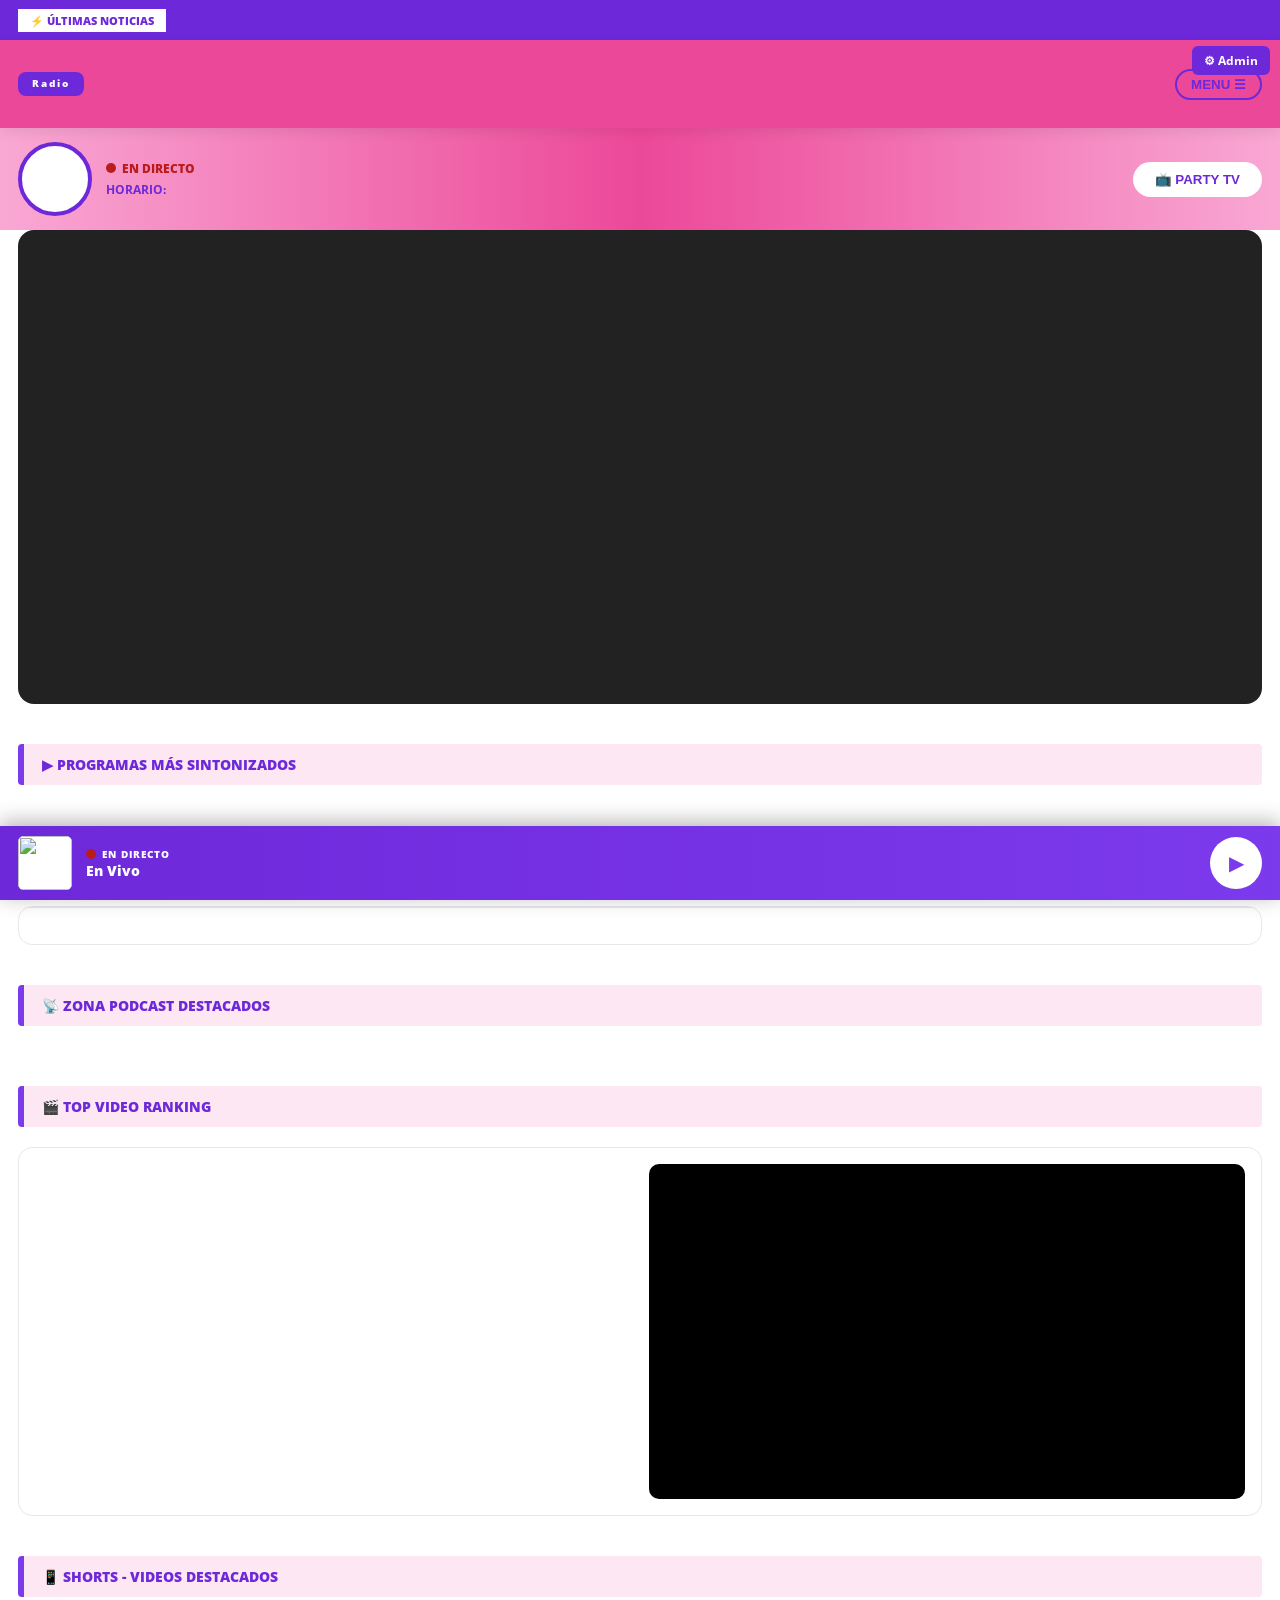
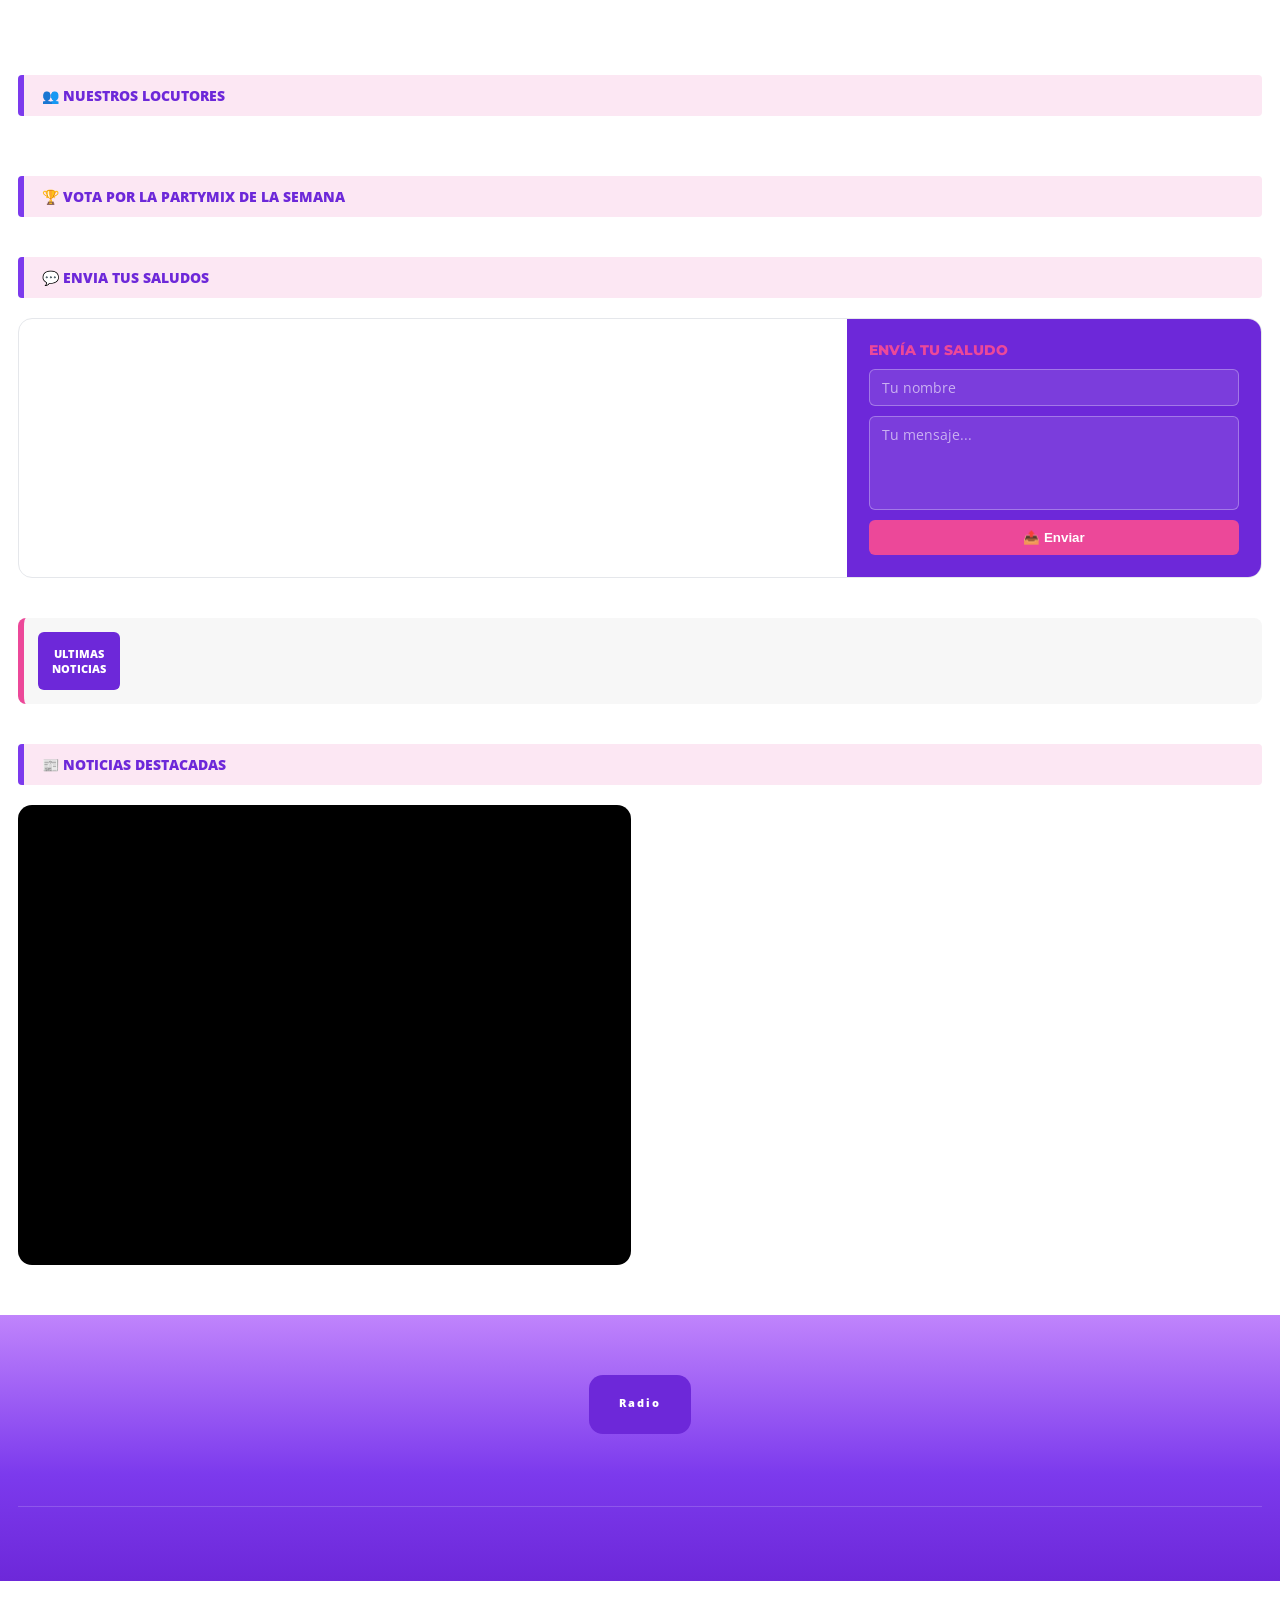
==== commit 6a34300e: "Add files via upload" ====
--- a/index.html
+++ b/index.html
@@ -1,895 +1,148 @@
 <!DOCTYPE html>
-<html lang="es">
-<head>
-<meta charset="UTF-8" />
-<meta name="viewport" content="width=device-width,initial-scale=1.0" />
-<title>RADIO PARTY VALENCIA</title>
-<meta name="description" content="Radio Party Valencia · El sonido de la fiesta. Música, noticias y programas en directo 24/7." />
-<link rel="preconnect" href="https://fonts.googleapis.com" />
-<link rel="preconnect" href="https://fonts.gstatic.com" crossorigin />
-<link href="https://fonts.googleapis.com/css2?family=Unbounded:wght@400;600;700;800;900&family=Outfit:wght@300;400;500;600;700;800&display=swap" rel="stylesheet" />
-<link rel="stylesheet" href="https://cdnjs.cloudflare.com/ajax/libs/font-awesome/6.5.1/css/all.min.css" />
+<html lang="es"><head>
+<meta charset="UTF-8"><meta name="viewport" content="width=device-width,initial-scale=1">
+<meta name="theme-color" id="tcm" content="#ec4899">
+<link rel="icon" type="image/svg+xml" href="favicon.svg">
+<title>Radio Party Valencia</title>
+<link href="https://fonts.googleapis.com/css2?family=Montserrat:wght@700;800;900&family=Open+Sans:wght@400;700&display=swap" rel="stylesheet">
 <style>
-:root{
-  --primary:#d6006c;
-  --primary-dark:#7a0a52;
-  --primary-light:#fde7f1;
-  --accent:#9b4dff;
-  --accent-2:#ff3ea5;
-  --bg:#ffffff;
-  --surface:#fbf5fb;
-  --text:#1a0a2e;
-  --text-muted:#6b5b73;
-  --nav-text:#ffffff;
-  --grad-1:linear-gradient(135deg,#d6006c 0%,#9b4dff 100%);
-  --grad-2:linear-gradient(135deg,#ff3ea5 0%,#9b4dff 50%,#d6006c 100%);
-  --grad-3:linear-gradient(90deg,#ff3ea5,#9b4dff,#d6006c,#ff3ea5);
-  --shadow:0 20px 50px -10px rgba(155,77,255,.25);
-  --shadow-sm:0 8px 24px -4px rgba(214,0,108,.18);
-  --glow:0 0 40px rgba(214,0,108,.45);
-  --radius:18px;
-}
-*{box-sizing:border-box;margin:0;padding:0}
-html{scroll-behavior:smooth}
-body{font-family:'Outfit',sans-serif;background:var(--bg);color:var(--text);line-height:1.5;overflow-x:hidden;position:relative}
-img{max-width:100%;display:block}
-a{color:inherit;text-decoration:none}
-ul{list-style:none}
-.container{max-width:1320px;margin:0 auto;padding:0 22px;position:relative;z-index:2}
+:root{--p:#ec4899;--v:#7c3aed;--vd:#6d28d9;--vl:#c084fc;--pl:#fce7f3}
+*{box-sizing:border-box;margin:0;padding:0}body{font-family:'Open Sans',sans-serif;color:#1f2937;padding-bottom:90px;background:#fff}
+h1,h2,h3,h4{font-family:Montserrat,sans-serif;font-weight:800}a{color:inherit;text-decoration:none}img{max-width:100%;display:block}
+.ct{max-width:1280px;margin:0 auto;padding:0 18px}
+.tb{background:var(--vd);color:#fff;height:40px;display:flex;align-items:center;font-size:13px}
+.tb .ct{display:flex;align-items:center;gap:14px;width:100%}
+.tg{background:#fff;color:var(--vd);padding:4px 12px;font-weight:800;font-size:11px}
+.mq{flex:1;overflow:hidden;white-space:nowrap}.mq span{display:inline-block;animation:sc 35s linear infinite;padding-left:100%}
+@keyframes sc{to{transform:translateX(-100%)}}
+.sc{display:flex;gap:6px}.sc a{width:28px;height:28px;border-radius:50%;background:#fff;color:var(--vd);display:flex;align-items:center;justify-content:center;font-weight:700;font-size:13px}
+header{background:var(--p);position:sticky;top:0;z-index:40;box-shadow:0 4px 12px rgba(0,0,0,.08)}
+header .in{height:88px;display:flex;align-items:center;justify-content:space-between}
+.lg{background:var(--vd);color:var(--p);padding:6px 14px;border-radius:8px;font-weight:900;font-style:italic;line-height:1}
+.lg s{display:block;font-size:10px;color:#fff;font-style:normal;letter-spacing:2px;text-decoration:none}
+.lg .n{font-size:24px}.lg .n i{color:#fff;font-style:italic}.lg .f{font-size:9px;color:#fff;font-style:normal;margin-top:2px}
+nav{display:flex;gap:26px;font-weight:800;color:var(--vd);font-size:14px}@media(max-width:900px){nav{display:none}}
+.lb{background:linear-gradient(90deg,#f9a8d4,var(--p),#f9a8d4);padding:14px 0}
+.lb .r{display:flex;align-items:center;gap:14px;flex-wrap:wrap}
+.hi{width:74px;height:74px;border-radius:50%;border:4px solid var(--vd);overflow:hidden;background:#fff}
+.lt{flex:1;min-width:200px}.lt .dt{color:#b91c1c;font-weight:800;font-size:12px;display:flex;align-items:center;gap:6px}
+.d{width:10px;height:10px;border-radius:50%;background:#b91c1c;animation:pl 1.4s infinite}@keyframes pl{50%{opacity:.4}}
+.lt h3{color:var(--vd);font-size:22px}.lt s{color:var(--vd);font-weight:700;font-size:12px;text-decoration:none}
+.btv{background:#fff;color:var(--vd);padding:10px 22px;border-radius:50px;font-weight:800;border:none;cursor:pointer}
+main{padding:30px 0}section{margin-bottom:40px}
+.sb{background:var(--pl);border-left:6px solid var(--v);padding:11px 18px;font-weight:800;color:var(--vd);font-size:14px;margin-bottom:20px;border-radius:4px}
+.hero{position:relative;border-radius:16px;overflow:hidden;aspect-ratio:21/8;background:#222}
+.hero .sl{position:absolute;inset:0;opacity:0;transition:opacity .8s}.hero .sl.a{opacity:1}
+.hero .sl img{width:100%;height:100%;object-fit:cover}
+.hero .ov{position:absolute;inset:0;background:linear-gradient(90deg,rgba(109,40,217,.85),transparent);display:flex;flex-direction:column;justify-content:center;padding:0 50px;color:#fff}
+.hero .ov small{color:var(--p);font-weight:800;letter-spacing:2px;text-transform:uppercase;font-size:13px}.hero .ov h2{font-size:46px}.hero .ov p{margin-top:8px}
+.ha{position:absolute;top:50%;transform:translateY(-50%);width:42px;height:42px;border-radius:50%;background:rgba(255,255,255,.9);border:none;cursor:pointer;color:var(--vd);font-size:24px}
+.ha.l{left:14px}.ha.r{right:14px}
+.gd{display:grid;gap:18px}.g4{grid-template-columns:repeat(4,1fr)}.g3{grid-template-columns:repeat(3,1fr)}.g2{grid-template-columns:repeat(2,1fr)}
+@media(max-width:900px){.g4{grid-template-columns:repeat(2,1fr)}.g3,.g2{grid-template-columns:1fr}}
+.cd{position:relative;border-radius:14px;overflow:hidden;aspect-ratio:1;background:#111;cursor:pointer;transition:transform .3s}.cd:hover{transform:translateY(-5px)}
+.cd img{width:100%;height:100%;object-fit:cover}
+.cd .ov{position:absolute;inset:0;background:linear-gradient(0deg,rgba(0,0,0,.85),transparent 60%);display:flex;flex-direction:column;justify-content:flex-end;padding:14px;color:#fff}
+.cd .ov h4{font-size:15px}.cd .ov small{color:var(--p);font-weight:800;font-size:11px;margin-top:6px}
+.rb{position:absolute;top:10px;left:10px;background:#dc2626;color:#fff;font-size:11px;padding:3px 8px;font-weight:800;border-radius:2px}
+.sch{background:#fff;border:1px solid #e5e7eb;border-radius:14px;overflow:hidden}
+.sch .tabs{display:flex;overflow-x:auto;border-bottom:1px solid #e5e7eb}
+.sch .tabs button{flex:1;min-width:120px;padding:13px;font-weight:800;font-size:13px;text-transform:uppercase;border:none;background:transparent;color:#6b7280;cursor:pointer}
+.sch .tabs button.a{background:var(--p);color:#fff}
+.sch .pg{padding:18px;display:grid;grid-template-columns:repeat(4,1fr);gap:14px}@media(max-width:900px){.sch .pg{grid-template-columns:repeat(2,1fr)}}
+.pod{border-radius:14px;overflow:hidden;color:#fff}
+.pod .t{display:flex;justify-content:center;padding:22px}.pod .t img{width:180px;height:140px;object-fit:cover;border-radius:10px}
+.pod .b{background:#fff;color:var(--vd);padding:16px}.pod .b h4{font-size:15px;min-height:38px}
+.vs{display:grid;grid-template-columns:1fr 1fr;gap:18px;background:#fff;border:1px solid #e5e7eb;border-radius:14px;padding:16px}@media(max-width:900px){.vs{grid-template-columns:1fr}}
+.vi{display:flex;gap:12px;padding:8px;border-radius:8px;border:2px solid transparent;cursor:pointer;background:transparent;color:inherit;width:100%;text-align:left;margin-bottom:8px}
+.vi.a{border-color:var(--p);background:var(--pl)}
+.vi .th{position:relative;width:108px;aspect-ratio:16/9;border-radius:6px;overflow:hidden;flex-shrink:0}
+.vi .th .rk{position:absolute;top:4px;left:4px;background:var(--vd);color:#fff;width:22px;height:22px;border-radius:50%;display:flex;align-items:center;justify-content:center;font-size:12px;font-weight:900}
+.vp{position:relative;aspect-ratio:16/9;background:#000;border-radius:10px;overflow:hidden}.vp iframe{width:100%;height:100%;border:0}
+.vp .cv{position:relative;width:100%;height:100%}.vp .cv img{width:100%;height:100%;object-fit:cover}
+.pb{position:absolute;left:50%;top:50%;transform:translate(-50%,-50%);width:80px;height:80px;border-radius:50%;background:var(--p);color:#fff;border:none;cursor:pointer;font-size:32px}
+.lo{position:relative;aspect-ratio:3/4;border-radius:14px;overflow:hidden;background:var(--vd);cursor:pointer}.lo img{width:100%;height:100%;object-fit:cover}
+.lo .ov{position:absolute;inset:0;background:linear-gradient(0deg,var(--vd),transparent 60%);padding:14px;display:flex;flex-direction:column;justify-content:flex-end;color:#fff}
+.lo .ov h4{font-size:16px;text-transform:uppercase}.lo .ov p{color:var(--p);font-size:11px;font-weight:800;margin-top:3px}
+.vr{display:flex;align-items:center;gap:14px;padding:12px;background:#fff;border:1px solid #e5e7eb;border-radius:14px;margin-bottom:12px}
+.vr .im{width:96px;height:64px;border-radius:8px;overflow:hidden;position:relative;flex-shrink:0;background:#ddd}
+.vr .im img{width:100%;height:100%;object-fit:cover}.vr .im .nu{position:absolute;left:0;bottom:0;background:var(--vd);color:#fff;padding:2px 8px;font-weight:900}
+.vr .if h4{color:var(--vd);font-size:16px}.vr .if p{color:#6b7280;font-size:14px}.vr .if{flex:1}
+.vr .ac{display:flex;flex-direction:column;align-items:center}.vr .ac button{background:transparent;border:none;cursor:pointer;color:#16a34a;font-size:22px;font-weight:900}.vr .ac button.dn{color:#dc2626}
+.vr .ac .c{font-weight:900;color:var(--vd);font-size:18px}
+.sb2{background:#fff;border:1px solid #e5e7eb;border-radius:14px;display:grid;grid-template-columns:2fr 1fr;overflow:hidden}@media(max-width:900px){.sb2{grid-template-columns:1fr}}
+.sl{max-height:380px;overflow-y:auto}.sl .s{display:flex;gap:12px;padding:14px;border-bottom:1px solid #f3f4f6}
+.av{width:40px;height:40px;border-radius:50%;background:var(--p);color:#fff;display:flex;align-items:center;justify-content:center;font-weight:900}
+.sf{background:var(--vd);color:#fff;padding:22px;display:flex;flex-direction:column;gap:10px}
+.sf h3{color:var(--p);font-size:14px;text-transform:uppercase}.sf input,.sf textarea{background:rgba(255,255,255,.1);border:1px solid rgba(255,255,255,.3);border-radius:6px;padding:8px 12px;color:#fff;font-family:inherit;font-size:14px;resize:none}.sf input::placeholder,.sf textarea::placeholder{color:rgba(255,255,255,.6)}
+.sf button{background:var(--p);color:#fff;font-weight:800;padding:10px;border-radius:6px;border:none;cursor:pointer}
+.ns{background:#f7f7f7;border-left:6px solid var(--p);border-radius:8px;padding:14px;display:flex;gap:14px;margin-bottom:20px}
+.ns .lb{background:var(--vd);color:#fff;padding:14px;border-radius:6px;font-weight:900;font-size:11px;display:flex;align-items:center;text-align:center}
+.ns .it{flex:1;display:grid;grid-template-columns:repeat(3,1fr);gap:10px}@media(max-width:900px){.ns .it{grid-template-columns:1fr}}
+.ns .nx{display:flex;align-items:center;gap:10px;background:#fff;padding:8px;border-radius:8px}
+.ns .nx img{width:48px;height:48px;border-radius:50%;border:2px solid var(--p);object-fit:cover}.ns .nx span{font-size:13px;font-weight:700;color:var(--vd)}
+.ng{display:grid;grid-template-columns:1fr 1fr;gap:18px}@media(max-width:900px){.ng{grid-template-columns:1fr}}
+.nm{position:relative;border-radius:14px;overflow:hidden;background:#000;aspect-ratio:4/3}.nm img{width:100%;height:100%;object-fit:cover;opacity:.85}
+.nm .in,.nsd .in{position:absolute;bottom:0;padding:20px;color:#fff;background:linear-gradient(0deg,rgba(0,0,0,.9),transparent);width:100%}
+.cat{display:inline-block;background:var(--p);color:#fff;font-size:11px;font-weight:900;padding:4px 10px;border-radius:14px;margin-bottom:8px;text-transform:uppercase}
+.nm h3{font-size:22px}.nsd{display:grid;grid-template-columns:1fr 1fr;gap:14px}@media(max-width:600px){.nsd{grid-template-columns:1fr}}
+.nsd .i{position:relative;border-radius:14px;overflow:hidden;aspect-ratio:1;background:#000}.nsd .i img{width:100%;height:100%;object-fit:cover;opacity:.85}
+.nsd .in h4{font-size:14px}
+footer{background:linear-gradient(180deg,var(--vl),var(--v) 60%,var(--vd));color:#fff;padding:60px 0;margin-top:50px}
+footer .fc{text-align:center;display:flex;flex-direction:column;align-items:center;gap:24px}
+.fl{background:var(--vd);color:var(--p);padding:20px 30px;border-radius:14px;font-style:italic;font-weight:900}.fl s{display:block;color:#fff;font-size:11px;letter-spacing:2px;font-style:normal;text-decoration:none}
+.fl .bg{font-size:34px}.fl .bg i{color:#fff;font-style:italic}.fl .su{font-size:13px;color:#fff;font-style:normal;margin-top:4px}
+.fsc{display:flex;gap:10px}.fsc a{width:40px;height:40px;border-radius:50%;background:#fff;color:var(--v);display:flex;align-items:center;justify-content:center;font-weight:700}
+.ap{display:flex;gap:10px;flex-wrap:wrap;justify-content:center}.ap a{background:rgba(255,255,255,.15);border:1px solid rgba(255,255,255,.3);padding:8px 18px;border-radius:30px;font-size:14px}
+.cp{font-size:12px;opacity:.85;padding-top:14px;border-top:1px solid rgba(255,255,255,.2);width:100%}
+.pl{position:fixed;bottom:0;left:0;right:0;background:var(--v);color:#fff;z-index:50}
+.pl .c{display:flex;align-items:center;gap:14px;padding:10px 18px}.pl .cv{width:54px;height:54px;border-radius:6px;overflow:hidden;background:#fff}.pl .cv img{width:100%;height:100%;object-fit:cover}
+.pl .if{flex:1;min-width:0}.pl .if .dr{font-size:10px;font-weight:800;letter-spacing:1px;display:flex;align-items:center;gap:6px}.pl .if .nm{font-weight:800;font-size:15px}.pl .if small{opacity:.8;font-size:11px}
+.pl .ply{width:52px;height:52px;border-radius:50%;background:#fff;color:var(--v);border:none;cursor:pointer;font-size:20px}
+/* legacy */ .xab{position:fixed;top:50px;right:10px;background:var(--vd);color:#fff;padding:6px 12px;border-radius:6px;font-size:12px;text-decoration:none;z-index:60}
 
-/* Animated background orbs */
-.bg-orbs{position:fixed;inset:0;pointer-events:none;z-index:0;overflow:hidden}
-.orb{position:absolute;border-radius:50%;filter:blur(80px);opacity:.35;animation:float 18s ease-in-out infinite}
-.orb.o1{width:520px;height:520px;background:radial-gradient(circle,#ff3ea5,transparent 70%);top:-120px;left:-120px}
-.orb.o2{width:460px;height:460px;background:radial-gradient(circle,#9b4dff,transparent 70%);top:30%;right:-160px;animation-delay:-6s}
-.orb.o3{width:600px;height:600px;background:radial-gradient(circle,#d6006c,transparent 70%);bottom:-200px;left:30%;animation-delay:-12s}
-@keyframes float{
-  0%,100%{transform:translate(0,0) scale(1)}
-  33%{transform:translate(60px,-40px) scale(1.1)}
-  66%{transform:translate(-50px,40px) scale(.95)}
-}
-
-/* Scroll reveal */
-.reveal{opacity:0;transform:translateY(28px);transition:opacity .8s ease,transform .8s ease}
-.reveal.in{opacity:1;transform:translateY(0)}
-
-/* Custom scrollbar */
-::-webkit-scrollbar{width:10px;height:10px}
-::-webkit-scrollbar-track{background:#fbf5fb}
-::-webkit-scrollbar-thumb{background:linear-gradient(180deg,#d6006c,#9b4dff);border-radius:10px}
-::selection{background:#d6006c;color:#fff}
-
-/* TOPBAR */
-.topbar{background:linear-gradient(90deg,#1a0a2e 0%,#3d0a5e 50%,#1a0a2e 100%);color:#fff;font-size:13px;padding:9px 0;position:relative;overflow:hidden}
-.topbar::before{content:'';position:absolute;inset:0;background:linear-gradient(90deg,transparent,rgba(255,62,165,.15),transparent);animation:shimmer 4s infinite}
-@keyframes shimmer{0%{transform:translateX(-100%)}100%{transform:translateX(100%)}}
-.topbar-inner{display:flex;align-items:center;gap:14px;position:relative;z-index:2}
-.breaking-label{background:linear-gradient(135deg,#ff3ea5,#9b4dff);padding:5px 14px;border-radius:30px;font-weight:700;white-space:nowrap;font-size:11px;letter-spacing:1px;text-transform:uppercase;box-shadow:0 4px 16px rgba(255,62,165,.4)}
-.breaking-label i{animation:bolt 1.2s infinite}
-@keyframes bolt{0%,100%{opacity:1}50%{opacity:.4}}
-.breaking-ticker{flex:1;overflow:hidden;white-space:nowrap}
-.breaking-ticker span{display:inline-block;animation:tick 30s linear infinite;padding-left:100%;font-weight:500}
-@keyframes tick{0%{transform:translateX(0)}100%{transform:translateX(-100%)}}
-.top-social{display:flex;gap:8px}
-.top-social a{width:28px;height:28px;display:grid;place-items:center;background:rgba(255,255,255,.1);border-radius:50%;transition:all .3s;backdrop-filter:blur(10px)}
-.top-social a:hover{background:linear-gradient(135deg,#ff3ea5,#9b4dff);transform:translateY(-3px) rotate(-8deg);box-shadow:0 6px 18px rgba(255,62,165,.5)}
-
-/* HEADER */
-.header{background:rgba(255,255,255,.85);backdrop-filter:blur(20px);-webkit-backdrop-filter:blur(20px);border-bottom:1px solid rgba(214,0,108,.12);position:sticky;top:0;z-index:50;transition:box-shadow .3s}
-.header.scrolled{box-shadow:0 8px 30px rgba(155,77,255,.12)}
-.header-inner{display:flex;align-items:center;justify-content:space-between;padding:14px 22px;gap:18px}
-.logo{display:flex;align-items:center;gap:14px;cursor:pointer}
-.logo-icon{width:52px;height:52px;display:grid;place-items:center;background:var(--grad-1);color:#fff;border-radius:14px;font-size:22px;box-shadow:0 8px 22px rgba(214,0,108,.4);position:relative;transition:transform .3s}
-.logo-icon::after{content:'';position:absolute;inset:-3px;background:var(--grad-2);border-radius:16px;z-index:-1;filter:blur(8px);opacity:.5}
-.logo:hover .logo-icon{transform:rotate(-8deg) scale(1.05)}
-.logo-text{display:flex;flex-direction:column;line-height:1.1}
-.logo-title{font-family:'Unbounded',sans-serif;font-weight:800;background:var(--grad-1);-webkit-background-clip:text;background-clip:text;color:transparent;font-size:19px;letter-spacing:-.5px}
-.logo-sub{font-size:11px;color:var(--text-muted);font-weight:500;margin-top:2px;letter-spacing:.5px}
-.nav{display:flex;gap:4px}
-.nav a{padding:10px 16px;font-weight:600;font-size:13px;color:var(--text);border-radius:30px;transition:all .3s;position:relative;letter-spacing:.5px}
-.nav a::before{content:'';position:absolute;inset:0;background:var(--grad-1);border-radius:30px;opacity:0;transform:scale(.8);transition:all .3s;z-index:-1}
-.nav a:hover{color:#fff}
-.nav a:hover::before{opacity:1;transform:scale(1)}
-.menu-toggle{display:none;background:transparent;border:none;font-size:24px;color:var(--primary);cursor:pointer}
-
-/* HERO */
-.hero{padding:38px 0 50px;position:relative}
-.hero-grid{display:grid;grid-template-columns:400px 1fr;gap:26px;align-items:stretch}
-
-/* PLAYER */
-.player-card{background:linear-gradient(165deg,#1a0a2e 0%,#3d0a5e 50%,#7a0a52 100%);border-radius:var(--radius);overflow:hidden;display:flex;flex-direction:column;position:relative;box-shadow:0 30px 60px -15px rgba(122,10,82,.45)}
-.player-card::before{content:'';position:absolute;inset:0;background:radial-gradient(circle at 30% 20%,rgba(255,62,165,.3),transparent 50%),radial-gradient(circle at 80% 80%,rgba(155,77,255,.3),transparent 50%);pointer-events:none}
-.player-cover{position:relative;aspect-ratio:1/1;background:#000;overflow:hidden}
-.player-cover img{width:100%;height:100%;object-fit:cover;transition:transform 8s linear}
-.player-card:hover .player-cover img{transform:scale(1.08)}
-.player-cover::after{content:'';position:absolute;inset:0;background:linear-gradient(180deg,transparent 50%,rgba(26,10,46,.7) 100%);pointer-events:none}
-.live-badge{position:absolute;top:16px;left:16px;background:rgba(0,0,0,.5);backdrop-filter:blur(12px);color:#fff;padding:7px 14px;border-radius:30px;font-size:11px;font-weight:800;display:flex;align-items:center;gap:8px;letter-spacing:1.5px;border:1px solid rgba(255,255,255,.15)}
-.live-dot{width:8px;height:8px;border-radius:50%;background:#ff3ea5;box-shadow:0 0 0 0 rgba(255,62,165,.7);animation:pulse 1.4s infinite}
-@keyframes pulse{0%{box-shadow:0 0 0 0 rgba(255,62,165,.8)}70%{box-shadow:0 0 0 14px rgba(255,62,165,0)}100%{box-shadow:0 0 0 0 rgba(255,62,165,0)}}
-.equalizer{position:absolute;bottom:16px;right:16px;display:flex;gap:3px;align-items:flex-end;height:24px}
-.equalizer span{width:3px;background:linear-gradient(180deg,#ff3ea5,#9b4dff);border-radius:2px;animation:eq 1s ease-in-out infinite}
-.equalizer span:nth-child(1){height:60%;animation-delay:-.4s}
-.equalizer span:nth-child(2){height:90%;animation-delay:-.2s}
-.equalizer span:nth-child(3){height:40%;animation-delay:-.6s}
-.equalizer span:nth-child(4){height:75%;animation-delay:-.1s}
-.equalizer span:nth-child(5){height:50%;animation-delay:-.3s}
-@keyframes eq{0%,100%{transform:scaleY(.4)}50%{transform:scaleY(1)}}
-.player-info{padding:22px;text-align:center;position:relative;color:#fff}
-.player-show{font-size:10px;color:#ff3ea5;font-weight:800;letter-spacing:4px;margin-bottom:8px;text-transform:uppercase}
-.player-program{font-family:'Unbounded',sans-serif;font-size:20px;color:#fff;font-weight:800;line-height:1.15;margin-bottom:6px;letter-spacing:-.5px}
-.player-host{color:rgba(255,255,255,.7);font-size:13px;margin-bottom:6px;font-weight:500}
-.player-schedule{font-size:12px;color:#ff3ea5;margin-bottom:18px;font-weight:600;display:inline-flex;align-items:center;gap:6px}
-.player-controls{display:flex;align-items:center;gap:14px;justify-content:center;flex-wrap:wrap}
-.play-btn{width:62px;height:62px;border-radius:50%;background:#fff;color:#d6006c;border:none;font-size:20px;cursor:pointer;display:grid;place-items:center;box-shadow:0 12px 28px rgba(255,62,165,.5),0 0 0 4px rgba(255,255,255,.1);transition:transform .3s;position:relative}
-.play-btn::before{content:'';position:absolute;inset:-6px;border-radius:50%;background:var(--grad-2);z-index:-1;opacity:0;transition:opacity .3s;filter:blur(12px)}
-.play-btn:hover{transform:scale(1.1)}
-.play-btn:hover::before{opacity:.8}
-.volume-wrap{display:flex;align-items:center;gap:8px;color:#fff}
-.volume-wrap input{width:90px;accent-color:#ff3ea5;cursor:pointer}
-.app-btn{background:rgba(255,255,255,.12);backdrop-filter:blur(10px);color:#fff;padding:10px 16px;border-radius:30px;font-weight:600;font-size:12px;display:inline-flex;align-items:center;gap:6px;transition:all .3s;border:1px solid rgba(255,255,255,.18)}
-.app-btn:hover{background:#fff;color:#d6006c;transform:translateY(-2px)}
-
-/* BANNER SLIDER */
-.banner-slider{position:relative;border-radius:var(--radius);overflow:hidden;box-shadow:var(--shadow);background:var(--primary-light);min-height:420px}
-.banner-track{display:flex;width:100%;height:100%;transition:transform .8s cubic-bezier(.65,0,.35,1)}
-.banner-slide{flex:0 0 100%;min-height:420px;display:grid;place-items:center;background:#fff;position:relative}
-.banner-slide img{width:100%;height:100%;object-fit:cover}
-.banner-arrow{position:absolute;top:50%;transform:translateY(-50%);background:rgba(255,255,255,.9);backdrop-filter:blur(12px);border:none;width:46px;height:46px;border-radius:50%;cursor:pointer;color:var(--primary-dark);font-size:16px;box-shadow:var(--shadow-sm);transition:all .3s;z-index:2}
-.banner-arrow:hover{background:var(--grad-1);color:#fff;transform:translateY(-50%) scale(1.1)}
-.banner-arrow.prev{left:16px}
-.banner-arrow.next{right:16px}
-.banner-dots{position:absolute;bottom:18px;left:50%;transform:translateX(-50%);display:flex;gap:8px;z-index:2}
-.banner-dots button{width:10px;height:10px;border-radius:50%;background:rgba(255,255,255,.6);border:none;cursor:pointer;padding:0;transition:all .3s}
-.banner-dots button.active{width:28px;border-radius:8px;background:var(--grad-1)}
-
-/* SECTIONS */
-.section{padding:62px 0;position:relative}
-.section-alt{background:linear-gradient(180deg,transparent,rgba(253,231,241,.5),transparent)}
-.section-title{font-family:'Unbounded',sans-serif;font-weight:800;font-size:30px;margin-bottom:36px;color:var(--text);display:flex;align-items:center;gap:18px;letter-spacing:-1px;position:relative}
-.section-title span{position:relative;background:var(--grad-1);-webkit-background-clip:text;background-clip:text;color:transparent}
-.section-title::before{content:'';width:8px;height:36px;background:var(--grad-1);border-radius:6px;box-shadow:0 0 20px rgba(214,0,108,.4)}
-.section-title::after{content:'';flex:1;height:2px;background:linear-gradient(90deg,var(--primary-light),transparent);border-radius:2px}
-
-/* NEWS GRID */
-.news-grid{display:grid;grid-template-columns:repeat(auto-fill,minmax(290px,1fr));gap:20px}
-.news-card{background:#fff;border-radius:var(--radius);overflow:hidden;box-shadow:var(--shadow-sm);display:flex;gap:14px;padding:14px;transition:all .35s;border:1px solid rgba(214,0,108,.08);position:relative}
-.news-card::before{content:'';position:absolute;inset:0;border-radius:var(--radius);padding:1.5px;background:var(--grad-2);-webkit-mask:linear-gradient(#fff 0 0) content-box,linear-gradient(#fff 0 0);-webkit-mask-composite:xor;mask-composite:exclude;opacity:0;transition:opacity .3s;pointer-events:none}
-.news-card:hover{transform:translateY(-6px);box-shadow:0 25px 50px -10px rgba(214,0,108,.25)}
-.news-card:hover::before{opacity:1}
-.news-thumb{flex:0 0 96px;height:96px;border-radius:12px;overflow:hidden;background:var(--primary-light)}
-.news-thumb img{width:100%;height:100%;object-fit:cover;transition:transform .4s}
-.news-card:hover .news-thumb img{transform:scale(1.1)}
-.news-content{flex:1;display:flex;flex-direction:column;justify-content:space-between}
-.news-cat{font-size:10px;font-weight:800;color:#fff;background:var(--grad-1);padding:4px 10px;border-radius:20px;align-self:flex-start;letter-spacing:.5px;text-transform:uppercase}
-.news-title{font-size:14px;font-weight:600;color:var(--text);line-height:1.35;margin:8px 0;transition:color .2s}
-.news-card:hover .news-title{color:var(--primary)}
-.news-date{font-size:11px;color:var(--text-muted);display:flex;align-items:center;gap:6px;font-weight:500}
-
-/* TOP PROGRAMS */
-.top-programs{display:grid;grid-template-columns:repeat(auto-fill,minmax(230px,1fr));gap:22px}
-.program-card{background:#fff;border-radius:var(--radius);overflow:hidden;box-shadow:var(--shadow-sm);position:relative;transition:all .35s;border:1px solid rgba(214,0,108,.08)}
-.program-card::after{content:'';position:absolute;inset:0;background:var(--grad-2);opacity:0;transition:opacity .3s;border-radius:var(--radius);pointer-events:none;mix-blend-mode:overlay}
-.program-card:hover{transform:translateY(-8px);box-shadow:0 30px 60px -15px rgba(155,77,255,.4)}
-.program-cover{aspect-ratio:1/1;overflow:hidden;background:var(--primary-light);position:relative}
-.program-cover img{width:100%;height:100%;object-fit:cover;transition:transform .6s}
-.program-card:hover .program-cover img{transform:scale(1.1)}
-.program-cover::before{content:'';position:absolute;inset:0;background:linear-gradient(180deg,transparent 60%,rgba(122,10,82,.7));opacity:0;transition:opacity .3s;z-index:1}
-.program-card:hover .program-cover::before{opacity:1}
-.program-info{padding:16px;text-align:center;position:relative;z-index:2}
-.program-name{font-family:'Unbounded',sans-serif;font-weight:700;font-size:13px;color:var(--text);margin-bottom:12px;min-height:36px;display:flex;align-items:center;justify-content:center;letter-spacing:-.3px;line-height:1.2}
-.program-btn{display:inline-block;padding:9px 22px;background:var(--grad-1);color:#fff;border-radius:30px;font-size:11px;font-weight:700;letter-spacing:1px;transition:all .3s;text-transform:uppercase;box-shadow:0 6px 18px rgba(214,0,108,.3)}
-.program-btn:hover{transform:scale(1.05);box-shadow:0 10px 24px rgba(214,0,108,.5)}
-
-/* SCHEDULE */
-.days-tabs{display:flex;gap:6px;flex-wrap:wrap;margin-bottom:28px;background:#fff;padding:8px;border-radius:var(--radius);box-shadow:var(--shadow-sm);border:1px solid rgba(214,0,108,.08)}
-.day-tab{flex:1;min-width:90px;padding:11px 14px;background:transparent;border:none;border-radius:12px;font-weight:700;font-size:12px;cursor:pointer;color:var(--text-muted);transition:all .3s;text-transform:uppercase;letter-spacing:1px;font-family:'Outfit',sans-serif}
-.day-tab:hover{color:var(--primary)}
-.day-tab.active{background:var(--grad-1);color:#fff;box-shadow:0 8px 20px rgba(214,0,108,.35)}
-.schedule-grid{display:grid;grid-template-columns:repeat(auto-fill,minmax(250px,1fr));gap:16px}
-.schedule-item{background:#fff;border-radius:14px;padding:14px;display:flex;gap:14px;align-items:center;box-shadow:var(--shadow-sm);transition:all .3s;border:1px solid rgba(214,0,108,.08)}
-.schedule-item:hover{transform:translateX(6px);border-color:var(--primary);box-shadow:0 10px 30px rgba(214,0,108,.18)}
-.schedule-thumb{width:68px;height:68px;flex:0 0 68px;border-radius:12px;overflow:hidden;background:var(--primary-light)}
-.schedule-thumb img{width:100%;height:100%;object-fit:cover}
-.schedule-info h4{font-family:'Unbounded',sans-serif;font-size:13px;color:var(--text);font-weight:700;margin-bottom:5px;line-height:1.2;letter-spacing:-.2px}
-.schedule-info .time{font-size:12px;color:var(--primary);font-weight:700;display:flex;align-items:center;gap:5px}
-.no-programs{grid-column:1/-1;text-align:center;padding:48px;color:var(--text-muted);background:#fff;border-radius:var(--radius);border:2px dashed var(--primary-light);font-weight:500}
-
-/* PODCASTS */
-.podcast-grid{display:grid;grid-template-columns:repeat(auto-fill,minmax(290px,1fr));gap:22px}
-.podcast-card{background:#fff;border-radius:var(--radius);overflow:hidden;box-shadow:var(--shadow-sm);cursor:pointer;transition:all .35s;border:1px solid rgba(214,0,108,.08)}
-.podcast-card:hover{transform:translateY(-6px);box-shadow:0 25px 50px -10px rgba(155,77,255,.3)}
-.podcast-thumb{position:relative;aspect-ratio:16/9;background:#000;overflow:hidden}
-.podcast-thumb img{width:100%;height:100%;object-fit:cover;transition:transform .5s}
-.podcast-card:hover .podcast-thumb img{transform:scale(1.08)}
-.podcast-play{position:absolute;bottom:14px;right:14px;width:52px;height:52px;border-radius:50%;background:var(--grad-1);color:#fff;display:grid;place-items:center;font-size:16px;box-shadow:0 10px 24px rgba(214,0,108,.5);transition:all .3s}
-.podcast-card:hover .podcast-play{transform:scale(1.15) rotate(8deg)}
-.podcast-info{padding:16px}
-.podcast-title{font-size:14px;font-weight:600;color:var(--text);line-height:1.4;margin-bottom:8px}
-.podcast-duration{font-size:12px;color:var(--text-muted);display:flex;align-items:center;gap:5px;font-weight:500}
-
-/* FEATURED NEWS */
-.featured-grid{display:grid;grid-template-columns:repeat(auto-fill,minmax(310px,1fr));gap:22px}
-.featured-card{background:#fff;border-radius:var(--radius);overflow:hidden;box-shadow:var(--shadow-sm);transition:all .35s;border:1px solid rgba(214,0,108,.08);display:flex;flex-direction:column}
-.featured-card:hover{transform:translateY(-8px);box-shadow:0 30px 60px -15px rgba(214,0,108,.3)}
-.featured-thumb{aspect-ratio:16/10;overflow:hidden;background:var(--primary-light);position:relative}
-.featured-thumb img{width:100%;height:100%;object-fit:cover;transition:transform .6s}
-.featured-card:hover .featured-thumb img{transform:scale(1.08)}
-.featured-body{padding:18px;display:flex;flex-direction:column;flex:1}
-.featured-cat{font-size:10px;font-weight:800;color:#fff;background:var(--grad-1);padding:4px 12px;border-radius:20px;align-self:flex-start;text-transform:uppercase;letter-spacing:1px;margin-bottom:10px}
-.featured-title{font-family:'Unbounded',sans-serif;font-size:16px;font-weight:700;color:var(--text);line-height:1.3;margin-bottom:10px;letter-spacing:-.3px}
-.featured-excerpt{font-size:13px;color:var(--text-muted);line-height:1.55;margin-bottom:16px;flex:1}
-.featured-link{font-size:11px;font-weight:800;color:var(--primary);display:inline-flex;align-items:center;gap:8px;text-transform:uppercase;letter-spacing:1.5px;align-self:flex-start;transition:gap .2s}
-.featured-link:hover{gap:14px;color:var(--accent)}
-
-/* VIDEO RANKING */
-.video-ranking{display:grid;grid-template-columns:repeat(auto-fill,minmax(230px,1fr));gap:20px}
-.video-card{background:#fff;border-radius:var(--radius);overflow:hidden;box-shadow:var(--shadow-sm);cursor:pointer;transition:all .35s;border:1px solid rgba(214,0,108,.08);position:relative}
-.video-card:hover{transform:translateY(-6px);box-shadow:0 25px 50px -10px rgba(155,77,255,.35)}
-.video-thumb{position:relative;aspect-ratio:16/9;overflow:hidden;background:#000}
-.video-thumb img{width:100%;height:100%;object-fit:cover;transition:transform .5s}
-.video-card:hover .video-thumb img{transform:scale(1.1)}
-.video-rank{position:absolute;top:10px;left:10px;background:var(--grad-1);color:#fff;width:34px;height:34px;border-radius:50%;display:grid;place-items:center;font-weight:900;font-size:14px;box-shadow:0 6px 16px rgba(214,0,108,.5);font-family:'Unbounded',sans-serif}
-.video-play{position:absolute;inset:0;display:grid;place-items:center;background:rgba(26,10,46,.5);opacity:0;transition:opacity .3s;backdrop-filter:blur(2px)}
-.video-card:hover .video-play{opacity:1}
-.video-play i{font-size:46px;color:#fff;text-shadow:0 4px 20px rgba(0,0,0,.5);animation:pulseScale 1.5s infinite}
-@keyframes pulseScale{0%,100%{transform:scale(1)}50%{transform:scale(1.1)}}
-.video-info{padding:14px}
-.video-title{font-size:13px;font-weight:600;color:var(--text);line-height:1.35;margin-bottom:6px;display:-webkit-box;-webkit-line-clamp:2;-webkit-box-orient:vertical;overflow:hidden}
-.video-channel{font-size:11px;color:var(--text-muted);font-weight:500}
-
-/* LOCUTORES */
-.locutores-grid{display:grid;grid-template-columns:repeat(auto-fill,minmax(210px,1fr));gap:22px}
-.locutor-card{background:#fff;border-radius:var(--radius);overflow:hidden;box-shadow:var(--shadow-sm);transition:all .4s;text-align:center;border:1px solid rgba(214,0,108,.08);position:relative}
-.locutor-card:hover{transform:translateY(-10px);box-shadow:0 30px 60px -15px rgba(155,77,255,.4)}
-.locutor-photo{aspect-ratio:3/4;overflow:hidden;background:linear-gradient(180deg,var(--primary-light),#fff);position:relative}
-.locutor-photo::after{content:'';position:absolute;inset:0;background:linear-gradient(180deg,transparent 50%,rgba(122,10,82,.5));opacity:0;transition:opacity .3s}
-.locutor-card:hover .locutor-photo::after{opacity:1}
-.locutor-photo img{width:100%;height:100%;object-fit:cover;transition:transform .6s}
-.locutor-card:hover .locutor-photo img{transform:scale(1.08)}
-.locutor-info{padding:16px;position:relative}
-.locutor-name{font-family:'Unbounded',sans-serif;font-weight:800;font-size:15px;color:var(--text);margin-bottom:6px;letter-spacing:-.3px}
-.locutor-program{font-size:11px;background:var(--grad-1);-webkit-background-clip:text;background-clip:text;color:transparent;font-weight:700;letter-spacing:1px;text-transform:uppercase;margin-bottom:12px}
-
-/* VOTE */
-.vote-grid{display:grid;grid-template-columns:repeat(auto-fill,minmax(290px,1fr));gap:20px}
-.vote-card{background:#fff;border-radius:var(--radius);overflow:hidden;box-shadow:var(--shadow-sm);border:1px solid rgba(214,0,108,.08);transition:all .35s}
-.vote-card:hover{transform:translateY(-6px);box-shadow:0 25px 50px -10px rgba(214,0,108,.3)}
-.vote-thumb{position:relative;aspect-ratio:16/9;overflow:hidden;background:#000}
-.vote-thumb img{width:100%;height:100%;object-fit:cover}
-.vote-rank{position:absolute;top:12px;left:12px;background:#fff;color:var(--primary-dark);width:40px;height:40px;border-radius:50%;display:grid;place-items:center;font-weight:900;font-size:18px;box-shadow:0 8px 18px rgba(0,0,0,.25);font-family:'Unbounded',sans-serif}
-.vote-body{padding:16px}
-.vote-title{font-family:'Unbounded',sans-serif;font-size:15px;font-weight:800;color:var(--text);margin-bottom:4px;letter-spacing:-.3px}
-.vote-sub{font-size:12px;color:var(--text-muted);margin-bottom:14px;font-weight:500}
-.vote-row{display:flex;align-items:center;justify-content:space-between;gap:10px}
-.vote-count{font-size:13px;color:var(--primary-dark);font-weight:700;display:flex;align-items:center;gap:6px}
-.vote-count i{color:var(--accent-2);animation:heartbeat 1.5s infinite}
-@keyframes heartbeat{0%,100%{transform:scale(1)}50%{transform:scale(1.2)}}
-.vote-btn{background:var(--grad-1);color:#fff;border:none;padding:9px 20px;border-radius:30px;font-size:12px;font-weight:700;cursor:pointer;letter-spacing:1px;transition:all .3s;text-transform:uppercase;box-shadow:0 6px 16px rgba(214,0,108,.3)}
-.vote-btn:hover{transform:scale(1.06);box-shadow:0 10px 22px rgba(214,0,108,.5)}
-.vote-btn.voted{background:#d4d4d8;cursor:default;box-shadow:none}
-
-/* FOOTER */
-.footer{background:linear-gradient(165deg,#1a0a2e 0%,#3d0a5e 50%,#7a0a52 100%);color:#fff;padding:60px 0 0;margin-top:60px;position:relative;overflow:hidden}
-.footer::before{content:'';position:absolute;top:-100px;left:-100px;width:400px;height:400px;background:radial-gradient(circle,rgba(255,62,165,.3),transparent 70%);filter:blur(50px)}
-.footer::after{content:'';position:absolute;bottom:-100px;right:-100px;width:500px;height:500px;background:radial-gradient(circle,rgba(155,77,255,.3),transparent 70%);filter:blur(60px)}
-.footer .container{position:relative;z-index:2}
-.footer-grid{display:grid;grid-template-columns:repeat(auto-fit,minmax(230px,1fr));gap:36px;padding-bottom:40px}
-.footer-col h4{font-family:'Unbounded',sans-serif;font-weight:800;font-size:14px;margin-bottom:18px;color:#fff;text-transform:uppercase;letter-spacing:2px;position:relative;padding-bottom:12px}
-.footer-col h4::after{content:'';position:absolute;left:0;bottom:0;width:36px;height:3px;background:var(--grad-2);border-radius:3px}
-.footer-col p{color:rgba(255,255,255,.7);font-size:13px;line-height:1.7;margin-bottom:14px}
-.footer-logo{margin-bottom:18px}
-.footer-logo .logo-title{background:linear-gradient(135deg,#ff3ea5,#fff);-webkit-background-clip:text;background-clip:text;color:transparent}
-.footer-logo .logo-sub{color:rgba(255,255,255,.6)}
-.footer-social{display:flex;gap:10px;margin-top:10px}
-.footer-social a{width:40px;height:40px;border-radius:50%;background:rgba(255,255,255,.08);display:grid;place-items:center;color:#fff;transition:all .3s;backdrop-filter:blur(10px);border:1px solid rgba(255,255,255,.1)}
-.footer-social a:hover{background:var(--grad-1);transform:translateY(-4px) rotate(-6deg);box-shadow:0 10px 24px rgba(214,0,108,.5)}
-.footer-contact li{display:flex;align-items:flex-start;gap:12px;font-size:13px;color:rgba(255,255,255,.75);margin-bottom:12px}
-.footer-contact i{color:var(--accent-2);margin-top:3px;flex-shrink:0;font-size:15px}
-.footer-links li{margin-bottom:10px}
-.footer-links a{font-size:13px;color:rgba(255,255,255,.7);transition:all .2s;display:inline-flex;align-items:center;gap:6px}
-.footer-links a::before{content:'›';color:var(--accent-2);font-weight:800;font-size:18px;transition:transform .2s}
-.footer-links a:hover{color:#fff}
-.footer-links a:hover::before{transform:translateX(4px)}
-.app-store-btn{display:inline-flex;align-items:center;gap:12px;background:rgba(255,255,255,.08);padding:12px 18px;border-radius:14px;color:#fff;font-size:14px;font-weight:600;margin-top:10px;transition:all .3s;border:1px solid rgba(255,255,255,.12);backdrop-filter:blur(10px)}
-.app-store-btn:hover{background:var(--grad-1);transform:translateY(-3px);box-shadow:0 12px 28px rgba(214,0,108,.4)}
-.app-store-btn i{font-size:28px}
-.app-store-btn small{font-size:10px;color:rgba(255,255,255,.65);font-weight:400}
-.footer-bottom{border-top:1px solid rgba(255,255,255,.08);padding:22px 0;text-align:center;font-size:12px;color:rgba(255,255,255,.55);font-weight:500;letter-spacing:.5px}
-
-/* VIDEO MODAL */
-.video-modal{position:fixed;inset:0;background:rgba(10,5,20,.92);backdrop-filter:blur(20px);display:none;align-items:center;justify-content:center;z-index:100;padding:24px}
-.video-modal.active{display:flex;animation:fadeIn .3s}
-@keyframes fadeIn{from{opacity:0}to{opacity:1}}
-.video-modal-inner{width:100%;max-width:1000px;position:relative}
-.video-iframe-wrap{aspect-ratio:16/9;background:#000;border-radius:var(--radius);overflow:hidden;box-shadow:0 30px 80px rgba(214,0,108,.5)}
-.video-iframe-wrap iframe{width:100%;height:100%}
-.video-close{position:absolute;top:-50px;right:0;background:transparent;border:none;color:#fff;font-size:24px;cursor:pointer;width:40px;height:40px;display:grid;place-items:center;border-radius:50%;transition:all .3s}
-.video-close:hover{background:var(--grad-1);transform:rotate(90deg)}
-
-/* WHATSAPP FLOAT */
-.float-whatsapp{position:fixed;bottom:26px;right:26px;width:60px;height:60px;background:#25d366;color:#fff;border-radius:50%;display:grid;place-items:center;font-size:28px;box-shadow:0 12px 28px rgba(37,211,102,.5);z-index:40;transition:transform .3s;animation:bounce 2.5s infinite}
-@keyframes bounce{0%,100%{transform:translateY(0)}50%{transform:translateY(-6px)}}
-.float-whatsapp:hover{transform:scale(1.12);animation-play-state:paused}
-.float-whatsapp::before{content:'';position:absolute;inset:0;border-radius:50%;border:2px solid #25d366;animation:ripple 2s infinite}
-@keyframes ripple{0%{transform:scale(1);opacity:.7}100%{transform:scale(1.6);opacity:0}}
-
-/* RESPONSIVE */
-@media (max-width:980px){
-  .hero-grid{grid-template-columns:1fr}
-  .nav{position:fixed;top:0;right:-100%;width:300px;height:100vh;background:rgba(255,255,255,.98);backdrop-filter:blur(20px);flex-direction:column;padding:88px 24px 24px;gap:8px;box-shadow:-12px 0 36px rgba(122,10,82,.2);transition:right .35s;z-index:55}
-  .nav.open{right:0}
-  .nav a{padding:14px 18px;font-size:14px;border-bottom:1px solid var(--primary-light);border-radius:0;width:100%}
-  .nav a::before{display:none}
-  .nav a:hover{background:var(--primary-light);color:var(--primary-dark)}
-  .menu-toggle{display:block}
-  .topbar-inner{font-size:11px}
-  .breaking-label{font-size:10px;padding:4px 10px}
-  .top-social{display:none}
-  .section{padding:44px 0}
-  .section-title{font-size:22px}
-}
-@media (max-width:600px){
-  .news-card{flex-direction:column}
-  .news-thumb{flex:none;width:100%;height:180px}
-  .day-tab{min-width:0;padding:9px;font-size:10px}
-  .section-title{font-size:18px}
-  .player-program{font-size:17px}
-  .float-whatsapp{width:54px;height:54px;font-size:24px;bottom:18px;right:18px}
-}
-</style>
-</head>
-<body>
-  <!-- Animated background -->
-  <div class="bg-orbs">
-    <div class="orb o1"></div>
-    <div class="orb o2"></div>
-    <div class="orb o3"></div>
-  </div>
-
-  <!-- TOP BAR -->
-  <div class="topbar">
-    <div class="container topbar-inner">
-      <span class="breaking-label"><i class="fas fa-bolt"></i> Últimas noticias</span>
-      <div class="breaking-ticker"><span id="breakingNews">...</span></div>
-      <div class="top-social" id="topSocial"></div>
-    </div>
-  </div>
-
-  <!-- HEADER -->
-  <header class="header" id="siteHeader">
-    <div class="container header-inner">
-      <a href="#inicio" class="logo">
-        <span class="logo-icon"><i class="fas fa-broadcast-tower"></i></span>
-        <div class="logo-text">
-          <span class="logo-title" id="siteName">Radio Party Valencia</span>
-          <span class="logo-sub" id="siteTagline">El sonido de la fiesta</span>
-        </div>
-      </a>
-      <nav class="nav" id="mainNav"></nav>
-      <button class="menu-toggle" id="menuToggle" aria-label="Menú"><i class="fas fa-bars"></i></button>
-    </div>
-  </header>
-
-  <!-- HERO + PLAYER + BANNERS -->
-  <section class="hero" id="inicio">
-    <div class="container hero-grid">
-      <div class="player-card reveal">
-        <div class="player-cover">
-          <img id="playerCover" src="" alt="Programa" />
-          <div class="live-badge"><span class="live-dot"></span> EN DIRECTO</div>
-          <div class="equalizer"><span></span><span></span><span></span><span></span><span></span></div>
-        </div>
-        <div class="player-info">
-          <div class="player-show" id="playerShowTitle">EN DIRECTO</div>
-          <h3 class="player-program" id="playerProgram">PROGRAMA</h3>
-          <div class="player-host" id="playerHost">Conductor</div>
-          <div class="player-schedule"><i class="far fa-clock"></i> <span id="playerSchedule">00:00</span></div>
-          <div class="player-controls">
-            <button id="playBtn" class="play-btn" aria-label="Reproducir"><i class="fas fa-play"></i></button>
-            <div class="volume-wrap">
-              <i class="fas fa-volume-up"></i>
-              <input type="range" id="volume" min="0" max="100" value="80" />
-            </div>
-            <a id="appLink" href="#" target="_blank" class="app-btn"><i class="fab fa-google-play"></i> App</a>
-          </div>
-          <audio id="audioPlayer" preload="none"></audio>
-        </div>
-      </div>
-
-      <div class="banner-slider reveal">
-        <div class="banner-track" id="bannerTrack"></div>
-        <button class="banner-arrow prev" id="bannerPrev"><i class="fas fa-chevron-left"></i></button>
-        <button class="banner-arrow next" id="bannerNext"><i class="fas fa-chevron-right"></i></button>
-        <div class="banner-dots" id="bannerDots"></div>
-      </div>
-    </div>
-  </section>
-
-  <!-- ULTIMAS NOTICIAS -->
-  <section class="section" id="noticias">
-    <div class="container">
-      <h2 class="section-title reveal"><span>Últimas Noticias</span></h2>
-      <div class="news-grid reveal" id="newsList"></div>
-    </div>
-  </section>
-
-  <!-- PROGRAMAS MAS SINTONIZADOS -->
-  <section class="section section-alt" id="programas">
-    <div class="container">
-      <h2 class="section-title reveal"><span>Programas más sintonizados</span></h2>
-      <div class="top-programs reveal" id="topPrograms"></div>
-    </div>
-  </section>
-
-  <!-- PROGRAMACION RADIAL -->
-  <section class="section" id="programacion">
-    <div class="container">
-      <h2 class="section-title reveal"><span>Programación Radial</span></h2>
-      <div class="days-tabs reveal" id="daysTabs"></div>
-      <div class="schedule-grid reveal" id="scheduleGrid"></div>
-    </div>
-  </section>
-
-  <!-- PODCAST -->
-  <section class="section section-alt" id="podcast">
-    <div class="container">
-      <h2 class="section-title reveal"><span>Zona Podcast Destacados</span></h2>
-      <div class="podcast-grid reveal" id="podcastGrid"></div>
-    </div>
-  </section>
-
-  <!-- NOTICIAS DESTACADAS -->
-  <section class="section">
-    <div class="container">
-      <h2 class="section-title reveal"><span>Noticias Destacadas</span></h2>
-      <div class="featured-grid reveal" id="featuredNews"></div>
-    </div>
-  </section>
-
-  <!-- TOP VIDEO RANKING -->
-  <section class="section section-alt">
-    <div class="container">
-      <h2 class="section-title reveal"><span>Top Video Ranking</span></h2>
-      <div class="video-ranking reveal" id="videoRanking"></div>
-    </div>
-  </section>
-
-  <!-- LOCUTORES -->
-  <section class="section" id="locutores">
-    <div class="container">
-      <h2 class="section-title reveal"><span>Nuestros Locutores</span></h2>
-      <div class="locutores-grid reveal" id="locutoresGrid"></div>
-    </div>
-  </section>
-
-  <!-- TABOMIX VOTE -->
-  <section class="section section-alt" id="tabomix">
-    <div class="container">
-      <h2 class="section-title reveal"><span>Vota tu Mix favorito</span></h2>
-      <div class="vote-grid reveal" id="voteGrid"></div>
-    </div>
-  </section>
-
-  <!-- FOOTER -->
-  <footer class="footer" id="contacto">
-    <div class="container footer-grid">
-      <div class="footer-col">
-        <div class="logo footer-logo">
-          <span class="logo-icon"><i class="fas fa-broadcast-tower"></i></span>
-          <div class="logo-text">
-            <span class="logo-title" id="footerSiteName">Radio Party Valencia</span>
-            <span class="logo-sub" id="footerSiteTagline">El sonido de la fiesta</span>
-          </div>
-        </div>
-        <p id="footerAbout"></p>
-        <div class="footer-social" id="footerSocial"></div>
-      </div>
-      <div class="footer-col">
-        <h4>Contacto</h4>
-        <ul class="footer-contact" id="footerContact"></ul>
-      </div>
-      <div class="footer-col">
-        <h4>Enlaces</h4>
-        <ul class="footer-links" id="footerLinks"></ul>
-      </div>
-      <div class="footer-col">
-        <h4>Descarga la app</h4>
-        <p>Escúchanos donde quieras desde tu móvil.</p>
-        <a id="footerAppLink" target="_blank" class="app-store-btn">
-          <i class="fab fa-google-play"></i>
-          <span><small>Disponible en</small><br/>Google Play</span>
-        </a>
-      </div>
-    </div>
-    <div class="footer-bottom">
-      <div class="container"><span id="copyrightText"></span></div>
-    </div>
-  </footer>
-
-  <!-- Video Modal -->
-  <div class="video-modal" id="videoModal">
-    <div class="video-modal-inner">
-      <button class="video-close" id="videoClose"><i class="fas fa-times"></i></button>
-      <div class="video-iframe-wrap"><iframe id="videoFrame" src="" allowfullscreen frameborder="0"></iframe></div>
-    </div>
-  </div>
-
-  <!-- Floating WhatsApp -->
-  <a id="floatWhats" href="#" target="_blank" class="float-whatsapp" aria-label="WhatsApp"><i class="fab fa-whatsapp"></i></a>
-
-  <script>
-// ============================================
-// MAIN.JS - Carga data.json y renderiza el sitio
-// ============================================
-const DAY_KEYS = ['lunes','martes','miercoles','jueves','viernes','sabado','domingo'];
-const DAY_LABELS = {lunes:'Lunes',martes:'Martes',miercoles:'Miércoles',jueves:'Jueves',viernes:'Viernes',sabado:'Sábado',domingo:'Domingo'};
-
-let DATA = null;
-let bannerIndex = 0;
-let bannerTimer = null;
-let isPlaying = false;
-
-// FETCH DATA
-async function loadData(){
-  try{
-    const res = await fetch('data.json?v=' + Date.now());
-    DATA = await res.json();
-    applyTheme(DATA.theme);
-    renderAll();
-    initScrollReveal();
-    initHeaderScroll();
-  }catch(e){
-    console.error('Error cargando data.json',e);
-    document.body.innerHTML = '<div style="padding:40px;text-align:center;font-family:sans-serif"><h2>No se pudo cargar <code>data.json</code></h2><p>Verifica que el archivo exista en la misma carpeta que index.html</p></div>';
-  }
-}
-
-function applyTheme(t){
-  if(!t) return;
-  const r = document.documentElement.style;
-  if(t.primary) r.setProperty('--primary',t.primary);
-  if(t.primaryDark) r.setProperty('--primary-dark',t.primaryDark);
-  if(t.primaryLight) r.setProperty('--primary-light',t.primaryLight);
-  if(t.accent) r.setProperty('--accent',t.accent);
-  if(t.background) r.setProperty('--bg',t.background);
-  if(t.surface) r.setProperty('--surface',t.surface);
-  if(t.text) r.setProperty('--text',t.text);
-  if(t.textMuted) r.setProperty('--text-muted',t.textMuted);
-}
-
-function renderAll(){
-  document.title = `${DATA.site.name} - ${DATA.site.tagline}`;
-  document.getElementById('siteName').textContent = DATA.site.name;
-  document.getElementById('siteTagline').textContent = DATA.site.tagline;
-  document.getElementById('footerSiteName').textContent = DATA.site.name;
-  document.getElementById('footerSiteTagline').textContent = DATA.site.tagline;
-  document.getElementById('breakingNews').textContent = DATA.breakingNews || '';
-
-  // Apply favicon dynamically
-  if(DATA.site.favicon){
-    let link = document.querySelector("link[rel~='icon']");
-    if(!link){link = document.createElement('link');link.rel='icon';document.head.appendChild(link);}
-    link.href = DATA.site.favicon;
-  }
-
-  // Apply custom logo (replace antenna icon with image if logoUrl is set)
-  if(DATA.site.logoUrl){
-    document.querySelectorAll('.logo-icon').forEach(el=>{
-      el.innerHTML = `<img src="${DATA.site.logoUrl}" alt="logo" style="width:100%;height:100%;object-fit:cover;border-radius:inherit" onerror="this.parentElement.innerHTML='<i class=&quot;fas fa-broadcast-tower&quot;></i>'" />`;
-      el.style.background = 'transparent';
-      el.style.padding = '0';
-      el.style.overflow = 'hidden';
-    });
-  }
-
-  renderTopSocial();
-  renderMenu();
-  renderPlayer();
-  renderBanners();
-  renderNews();
-  renderTopPrograms();
-  renderSchedule();
-  renderPodcasts();
-  renderFeaturedNews();
-  renderVideos();
-  renderLocutores();
-  renderVote();
-  renderFooter();
-  initMobileMenu();
-}
-
-// SOCIAL ICONS
-const SOCIAL_ICONS = {facebook:'facebook-f',instagram:'instagram',youtube:'youtube',tiktok:'tiktok',whatsapp:'whatsapp',twitter:'twitter'};
-function renderTopSocial(){
-  const c = document.getElementById('topSocial');
-  c.innerHTML = '';
-  const s = DATA.site.social || {};
-  Object.entries(s).forEach(([k,url])=>{
-    if(!url) return;
-    const icon = SOCIAL_ICONS[k] || 'link';
-    c.insertAdjacentHTML('beforeend',`<a href="${url}" target="_blank" rel="noopener" title="${k}"><i class="fab fa-${icon}"></i></a>`);
-  });
-  // Floating WhatsApp
-  if(s.whatsapp){document.getElementById('floatWhats').href=s.whatsapp;}else{document.getElementById('floatWhats').style.display='none';}
-}
-
-function renderMenu(){
-  const nav = document.getElementById('mainNav');
-  nav.innerHTML = (DATA.menu||[]).map(m=>`<a href="${m.url}">${m.label}</a>`).join('');
-  // close mobile on click
-  nav.querySelectorAll('a').forEach(a=>a.addEventListener('click',()=>nav.classList.remove('open')));
-}
-
-// PLAYER
-function renderPlayer(){
-  const p = DATA.player||{};
-  document.getElementById('playerCover').src = p.cover || '';
-  document.getElementById('playerShowTitle').textContent = p.showTitle || 'EN DIRECTO';
-  document.getElementById('playerProgram').textContent = p.programName || '';
-  document.getElementById('playerHost').textContent = p.hostName || '';
-  document.getElementById('playerSchedule').textContent = p.schedule || '';
-  document.getElementById('appLink').href = DATA.site.appUrl || '#';
-  const audio = document.getElementById('audioPlayer');
-  audio.src = DATA.site.streamUrl || '';
-  const playBtn = document.getElementById('playBtn');
-  playBtn.onclick = ()=>{
-    if(isPlaying){audio.pause();playBtn.innerHTML='<i class="fas fa-play"></i>';isPlaying=false;}
-    else{audio.play().catch(()=>{});playBtn.innerHTML='<i class="fas fa-pause"></i>';isPlaying=true;}
-  };
-  document.getElementById('volume').oninput = (e)=>{audio.volume = e.target.value/100;};
-  audio.volume = 0.8;
-}
-
-// BANNERS SLIDER
-function renderBanners(){
-  const track = document.getElementById('bannerTrack');
-  const dots = document.getElementById('bannerDots');
-  const banners = DATA.banners||[];
-  track.innerHTML = banners.map(b=>`<div class="banner-slide"><a href="${b.url||'#'}" target="_blank"><img src="${b.image}" alt="banner" loading="lazy" /></a></div>`).join('');
-  dots.innerHTML = banners.map((_,i)=>`<button data-i="${i}" class="${i===0?'active':''}"></button>`).join('');
-  dots.querySelectorAll('button').forEach(b=>b.addEventListener('click',()=>goBanner(+b.dataset.i)));
-  document.getElementById('bannerPrev').onclick = ()=>goBanner(bannerIndex-1);
-  document.getElementById('bannerNext').onclick = ()=>goBanner(bannerIndex+1);
-  startBannerAuto();
-}
-function goBanner(i){
-  const banners = DATA.banners||[];
-  if(!banners.length) return;
-  bannerIndex = (i+banners.length)%banners.length;
-  document.getElementById('bannerTrack').style.transform = `translateX(-${bannerIndex*100}%)`;
-  document.querySelectorAll('.banner-dots button').forEach((b,idx)=>b.classList.toggle('active',idx===bannerIndex));
-  startBannerAuto();
-}
-function startBannerAuto(){
-  clearTimeout(bannerTimer);
-  bannerTimer = setTimeout(()=>goBanner(bannerIndex+1),5500);
-}
-
-// NEWS
-function renderNews(){
-  const c = document.getElementById('newsList');
-  c.innerHTML = (DATA.news||[]).map(n=>`
-    <a class="news-card" href="${n.url||'#'}">
-      <div class="news-thumb"><img src="${n.image}" alt="" loading="lazy" /></div>
-      <div class="news-content">
-        <div>
-          ${n.category?`<span class="news-cat">${n.category}</span>`:''}
-          <h3 class="news-title">${n.title}</h3>
-        </div>
-        <div class="news-date"><i class="far fa-calendar"></i> ${n.date||''}</div>
-      </div>
-    </a>
-  `).join('');
-}
-
-// TOP PROGRAMS
-function renderTopPrograms(){
-  const c = document.getElementById('topPrograms');
-  c.innerHTML = (DATA.topPrograms||[]).map(p=>`
-    <div class="program-card">
-      <div class="program-cover"><img src="${p.image}" alt="${p.name}" loading="lazy" /></div>
-      <div class="program-info">
-        <h3 class="program-name">${p.name}</h3>
-        <a class="program-btn" href="${p.url||'#'}">Ver Programa</a>
-      </div>
-    </div>
-  `).join('');
-}
-
-// SCHEDULE
-function renderSchedule(){
-  const tabs = document.getElementById('daysTabs');
-  tabs.innerHTML = DAY_KEYS.map((d,i)=>`<button class="day-tab ${i===0?'active':''}" data-day="${d}">${DAY_LABELS[d]}</button>`).join('');
-  tabs.querySelectorAll('.day-tab').forEach(t=>t.addEventListener('click',()=>{
-    tabs.querySelectorAll('.day-tab').forEach(x=>x.classList.remove('active'));
-    t.classList.add('active');
-    renderDay(t.dataset.day);
-  }));
-  renderDay(DAY_KEYS[0]);
-}
-function renderDay(day){
-  const c = document.getElementById('scheduleGrid');
-  const items = (DATA.schedule&&DATA.schedule[day])||[];
-  if(!items.length){c.innerHTML='<div class="no-programs">No tenemos programas asignados para este día</div>';return;}
-  c.innerHTML = items.map(p=>`
-    <div class="schedule-item">
-      <div class="schedule-thumb"><img src="${p.image}" alt="" loading="lazy" /></div>
-      <div class="schedule-info">
-        <h4>${p.name}</h4>
-        <div class="time"><i class="far fa-clock"></i> ${p.time}</div>
-      </div>
-    </div>
-  `).join('');
-}
-
-// PODCASTS
-function renderPodcasts(){
-  const c = document.getElementById('podcastGrid');
-  c.innerHTML = (DATA.podcasts||[]).map(p=>`
-    <a class="podcast-card" href="${p.url||'#'}">
-      <div class="podcast-thumb">
-        <img src="${p.image}" alt="" loading="lazy" />
-        <span class="podcast-play"><i class="fas fa-play"></i></span>
-      </div>
-      <div class="podcast-info">
-        <h3 class="podcast-title">${p.title}</h3>
-        <div class="podcast-duration"><i class="far fa-clock"></i> Duración: ${p.duration||'00:00'}</div>
-      </div>
-    </a>
-  `).join('');
-}
-
-// FEATURED NEWS
-function renderFeaturedNews(){
-  const c = document.getElementById('featuredNews');
-  c.innerHTML = (DATA.featuredNews||[]).map(n=>`
-    <article class="featured-card">
-      <a href="${n.url||'#'}"><div class="featured-thumb"><img src="${n.image}" alt="" loading="lazy" /></div></a>
-      <div class="featured-body">
-        ${n.category?`<span class="featured-cat">${n.category}</span>`:''}
-        <h3 class="featured-title">${n.title}</h3>
-        <p class="featured-excerpt">${n.excerpt||''}</p>
-        <a href="${n.url||'#'}" class="featured-link">Leer Entrada <i class="fas fa-arrow-right"></i></a>
-      </div>
-    </article>
-  `).join('');
-}
-
-// VIDEOS
-function renderVideos(){
-  const c = document.getElementById('videoRanking');
-  c.innerHTML = (DATA.videos||[]).map((v,i)=>`
-    <div class="video-card" data-yt="${v.youtubeId}">
-      <div class="video-thumb">
-        <img src="https://i.ytimg.com/vi/${v.youtubeId}/mqdefault.jpg" alt="${v.title}" loading="lazy" />
-        <span class="video-rank">${i+1}</span>
-        <span class="video-play"><i class="fas fa-play-circle"></i></span>
-      </div>
-      <div class="video-info">
-        <div class="video-title">${v.title}</div>
-        <div class="video-channel">${v.channel||''}</div>
-      </div>
-    </div>
-  `).join('');
-  c.querySelectorAll('.video-card').forEach(card=>card.addEventListener('click',()=>openVideo(card.dataset.yt)));
-}
-function openVideo(id){
-  const modal = document.getElementById('videoModal');
-  document.getElementById('videoFrame').src = `https://www.youtube.com/embed/${id}?autoplay=1&rel=0`;
-  modal.classList.add('active');
-}
-document.getElementById('videoClose').onclick = ()=>{
-  document.getElementById('videoModal').classList.remove('active');
-  document.getElementById('videoFrame').src = '';
-};
-document.getElementById('videoModal').addEventListener('click',e=>{
-  if(e.target.id==='videoModal'){
-    document.getElementById('videoModal').classList.remove('active');
-    document.getElementById('videoFrame').src = '';
-  }
-});
-
-// LOCUTORES
-function renderLocutores(){
-  const c = document.getElementById('locutoresGrid');
-  c.innerHTML = (DATA.locutores||[]).map(l=>`
-    <article class="locutor-card">
-      <a href="${l.url||'#'}"><div class="locutor-photo"><img src="${l.image}" alt="${l.name}" loading="lazy" /></div></a>
-      <div class="locutor-info">
-        <h3 class="locutor-name">${l.name}</h3>
-        <div class="locutor-program">${l.program||''}</div>
-        <a href="${l.url||'#'}" class="featured-link">Ver locutor <i class="fas fa-arrow-right"></i></a>
-      </div>
-    </article>
-  `).join('');
-}
-
-// VOTE
-function renderVote(){
-  const votes = JSON.parse(localStorage.getItem('tabomix_votes')||'{}');
-  const c = document.getElementById('voteGrid');
-  c.innerHTML = (DATA.tabomixVote||[]).map((v,i)=>`
-    <div class="vote-card">
-      <div class="vote-thumb">
-        <img src="${v.image}" alt="${v.title}" loading="lazy" />
-        <span class="vote-rank">${i+1}</span>
-      </div>
-      <div class="vote-body">
-        <h3 class="vote-title">${v.title}</h3>
-        <div class="vote-sub">${v.subtitle||''}</div>
-        <div class="vote-row">
-          <span class="vote-count"><i class="fas fa-heart"></i> <span data-count="${i}">${(v.votes||0)+(votes[i]?1:0)}</span> votos</span>
-          <button class="vote-btn ${votes[i]?'voted':''}" data-vi="${i}" ${votes[i]?'disabled':''}>${votes[i]?'Votado':'Votar'}</button>
-        </div>
-      </div>
-    </div>
-  `).join('');
-  c.querySelectorAll('.vote-btn').forEach(b=>b.addEventListener('click',()=>{
-    const i=+b.dataset.vi;
-    const v=JSON.parse(localStorage.getItem('tabomix_votes')||'{}');
-    if(v[i])return;
-    v[i]=true;localStorage.setItem('tabomix_votes',JSON.stringify(v));
-    const span=document.querySelector(`[data-count="${i}"]`);
-    span.textContent = (+span.textContent)+1;
-    b.classList.add('voted');b.textContent='Votado';b.disabled=true;
-  }));
-}
-
-// FOOTER
-function renderFooter(){
-  const f = DATA.footer||{};
-  document.getElementById('footerAbout').textContent = f.about||'';
-  document.getElementById('copyrightText').textContent = f.copyright||'';
-  const ct = document.getElementById('footerContact');
-  const c = f.contact||{};
-  ct.innerHTML = '';
-  if(c.phone) ct.insertAdjacentHTML('beforeend',`<li><i class="fas fa-phone"></i> <span>${c.phone}</span></li>`);
-  if(c.email) ct.insertAdjacentHTML('beforeend',`<li><i class="fas fa-envelope"></i> <span>${c.email}</span></li>`);
-  if(c.address) ct.insertAdjacentHTML('beforeend',`<li><i class="fas fa-map-marker-alt"></i> <span>${c.address}</span></li>`);
-  // links
-  document.getElementById('footerLinks').innerHTML = (DATA.menu||[]).map(m=>`<li><a href="${m.url}">${m.label}</a></li>`).join('');
-  // social
-  const s = DATA.site.social||{};
-  const fs = document.getElementById('footerSocial');
-  fs.innerHTML = '';
-  Object.entries(s).forEach(([k,url])=>{
-    if(!url) return;
-    const icon = SOCIAL_ICONS[k]||'link';
-    fs.insertAdjacentHTML('beforeend',`<a href="${url}" target="_blank" rel="noopener" title="${k}"><i class="fab fa-${icon}"></i></a>`);
-  });
-  document.getElementById('footerAppLink').href = DATA.site.appUrl||'#';
-}
-
-function initMobileMenu(){
-  const btn = document.getElementById('menuToggle');
-  const nav = document.getElementById('mainNav');
-  btn.onclick = ()=>nav.classList.toggle('open');
-}
-
-// Scroll reveal effect
-function initScrollReveal(){
-  const items = document.querySelectorAll('.reveal');
-  const io = new IntersectionObserver((entries)=>{
-    entries.forEach(e=>{
-      if(e.isIntersecting){
-        e.target.classList.add('in');
-        io.unobserve(e.target);
-      }
-    });
-  },{threshold:0.12, rootMargin:'0px 0px -40px 0px'});
-  items.forEach(i=>io.observe(i));
-}
-
-// Header shadow on scroll
-function initHeaderScroll(){
-  const header = document.getElementById('siteHeader');
-  window.addEventListener('scroll',()=>{
-    if(window.scrollY > 20){header.classList.add('scrolled');}
-    else{header.classList.remove('scrolled');}
-  });
-}
-
-loadData();
-</script>
-</body>
-</html>
+/* TikTok-style shorts */
+.shorts-wrap{position:relative}
+.shorts{display:flex;gap:14px;overflow-x:auto;padding:4px 2px 14px;scroll-snap-type:x mandatory;-webkit-overflow-scrolling:touch}
+.shorts::-webkit-scrollbar{height:6px}.shorts::-webkit-scrollbar-thumb{background:var(--p);border-radius:3px}
+.sht{position:relative;flex:0 0 180px;aspect-ratio:9/16;border-radius:14px;overflow:hidden;cursor:pointer;background:#000;scroll-snap-align:start;transition:transform .3s;box-shadow:0 8px 20px rgba(0,0,0,.15)}
+.sht:hover{transform:scale(1.04)}
+.sht img{width:100%;height:100%;object-fit:cover}
+.sht-ov{position:absolute;inset:0;background:linear-gradient(0deg,rgba(0,0,0,.85),transparent 50%);padding:10px;display:flex;flex-direction:column;justify-content:space-between;align-items:center}
+.sht-play{width:46px;height:46px;border-radius:50%;background:rgba(236,72,153,.9);color:#fff;display:flex;align-items:center;justify-content:center;font-size:22px;margin:auto}
+.sht-t{color:#fff;font-size:12px;font-weight:700;text-align:center;line-height:1.2;width:100%}
+/* Short modal */
+.sm{display:none;position:fixed;inset:0;z-index:100;align-items:center;justify-content:center}
+.sm-bg{position:absolute;inset:0;background:rgba(0,0,0,.85);cursor:pointer}
+.sm-vid{position:relative;width:min(380px,90vw);aspect-ratio:9/16;background:#000;border-radius:14px;overflow:hidden;z-index:1}
+.sm-vid iframe{width:100%;height:100%;border:0}
+.sm-close{position:absolute;top:10px;right:10px;width:36px;height:36px;border-radius:50%;background:rgba(0,0,0,.7);color:#fff;border:none;cursor:pointer;font-size:16px;z-index:2}
+/* Improved player */
+.pl{position:fixed;bottom:0;left:0;right:0;background:linear-gradient(90deg,var(--vd),var(--v));color:#fff;z-index:50;box-shadow:0 -4px 20px rgba(0,0,0,.3);min-height:74px}
+.pl .c{display:flex;align-items:center;gap:14px;padding:10px 18px;max-width:1280px;margin:0 auto}
+.pl .if .pSong{font-weight:800;font-size:14px;overflow:hidden;text-overflow:ellipsis;white-space:nowrap}
+.pl .if .pArt{opacity:.85;font-size:12px;overflow:hidden;text-overflow:ellipsis;white-space:nowrap}
+.adm-link{position:fixed;top:46px;right:10px;background:var(--vd);color:#fff;padding:6px 12px;border-radius:6px;font-size:12px;text-decoration:none;z-index:60;font-weight:700}
+</style></head><body>
+<a class="adm-link" href="admin.html">⚙ Admin</a>
+<div class="tb"><div class="ct"><div class="tg">⚡ ÚLTIMAS NOTICIAS</div><div class="mq"><span id="tk"></span></div><div class="sc" id="st"></div></div></div>
+<header><div class="ct in"><a href="/" class="lg"><s>Radio</s><div class="n" id="ln"></div><div class="f" id="lf"></div></a><nav id="nv"></nav><button class="btv" style="background:transparent;color:var(--vd);border:2px solid var(--vd);padding:6px 14px">MENU ☰</button></div></header>
+<div class="lb"><div class="ct r"><div class="hi"><img id="li" src=""></div><div class="lt"><div class="dt"><span class="d"></span> EN DIRECTO</div><h3 id="lT"></h3><s>HORARIO: <span id="lS"></span></s></div><button class="btv" id="tv">📺 PARTY TV</button></div></div>
+<main class="ct">
+<section><div class="hero" id="hr"></div></section>
+<section><div class="sb">▶ PROGRAMAS MÁS SINTONIZADOS</div><div class="gd g4" id="tp"></div></section>
+<section><div class="sb">🎙 PROGRAMACION RADIAL</div><div class="sch"><div class="tabs" id="dt"></div><div class="pg" id="dp"></div></div></section>
+<section><div class="sb">📡 ZONA PODCAST DESTACADOS</div><div class="gd g3" id="pd"></div></section>
+<section><div class="sb">🎬 TOP VIDEO RANKING</div><div class="vs"><div id="vl"></div><div class="vp" id="vp"></div></div></section>
+<section><div class="sb">📱 SHORTS - VIDEOS DESTACADOS</div><div class="shorts-wrap"><div class="shorts" id="sh"></div></div></section><section><div class="sb">👥 NUESTROS LOCUTORES</div><div class="gd g4" id="ll"></div></section>
+<section><div class="sb">🏆 VOTA POR LA PARTYMIX DE LA SEMANA</div><div id="pm"></div></section>
+<section><div class="sb">💬 ENVIA TUS SALUDOS</div><div class="sb2"><div class="sl" id="sL"></div><form class="sf" id="sF"><h3>Envía tu Saludo</h3><input id="sN" placeholder="Tu nombre" required><textarea id="sM" rows="4" placeholder="Tu mensaje..." required></textarea><button>📤 Enviar</button></form></div></section>
+<section><div class="ns"><div class="lb">ULTIMAS<br>NOTICIAS</div><div class="it" id="nS"></div></div></section>
+<section><div class="sb">📰 NOTICIAS DESTACADAS</div><div class="ng"><a class="nm" id="nM"></a><div class="nsd" id="nSd"></div></div></section>
+</main>
+<footer><div class="ct fc"><div class="fl"><s>Radio</s><div class="bg" id="fL"></div><div class="su" id="fS"></div></div><div class="fsc" id="sF2"></div><div class="ap" id="ap"></div><div class="cp" id="cp"></div></div></footer>
+<div class="pl"><div class="c"><div class="cv"><img id="pC" src=""></div><div class="if" style="flex:1;min-width:0"><div class="dr" style="font-size:10px;font-weight:800;letter-spacing:1px;display:flex;align-items:center;gap:6px"><span class="d"></span> EN DIRECTO</div><div class="pSong" id="pSong">En Vivo</div><div class="pArt" id="pArt"></div></div><button class="ply" id="pB">▶</button></div></div>
+<div class="sm" id="shortModal"></div>
+<audio id="au"></audio>
+<script src="app.js"></script>
+</body></html>
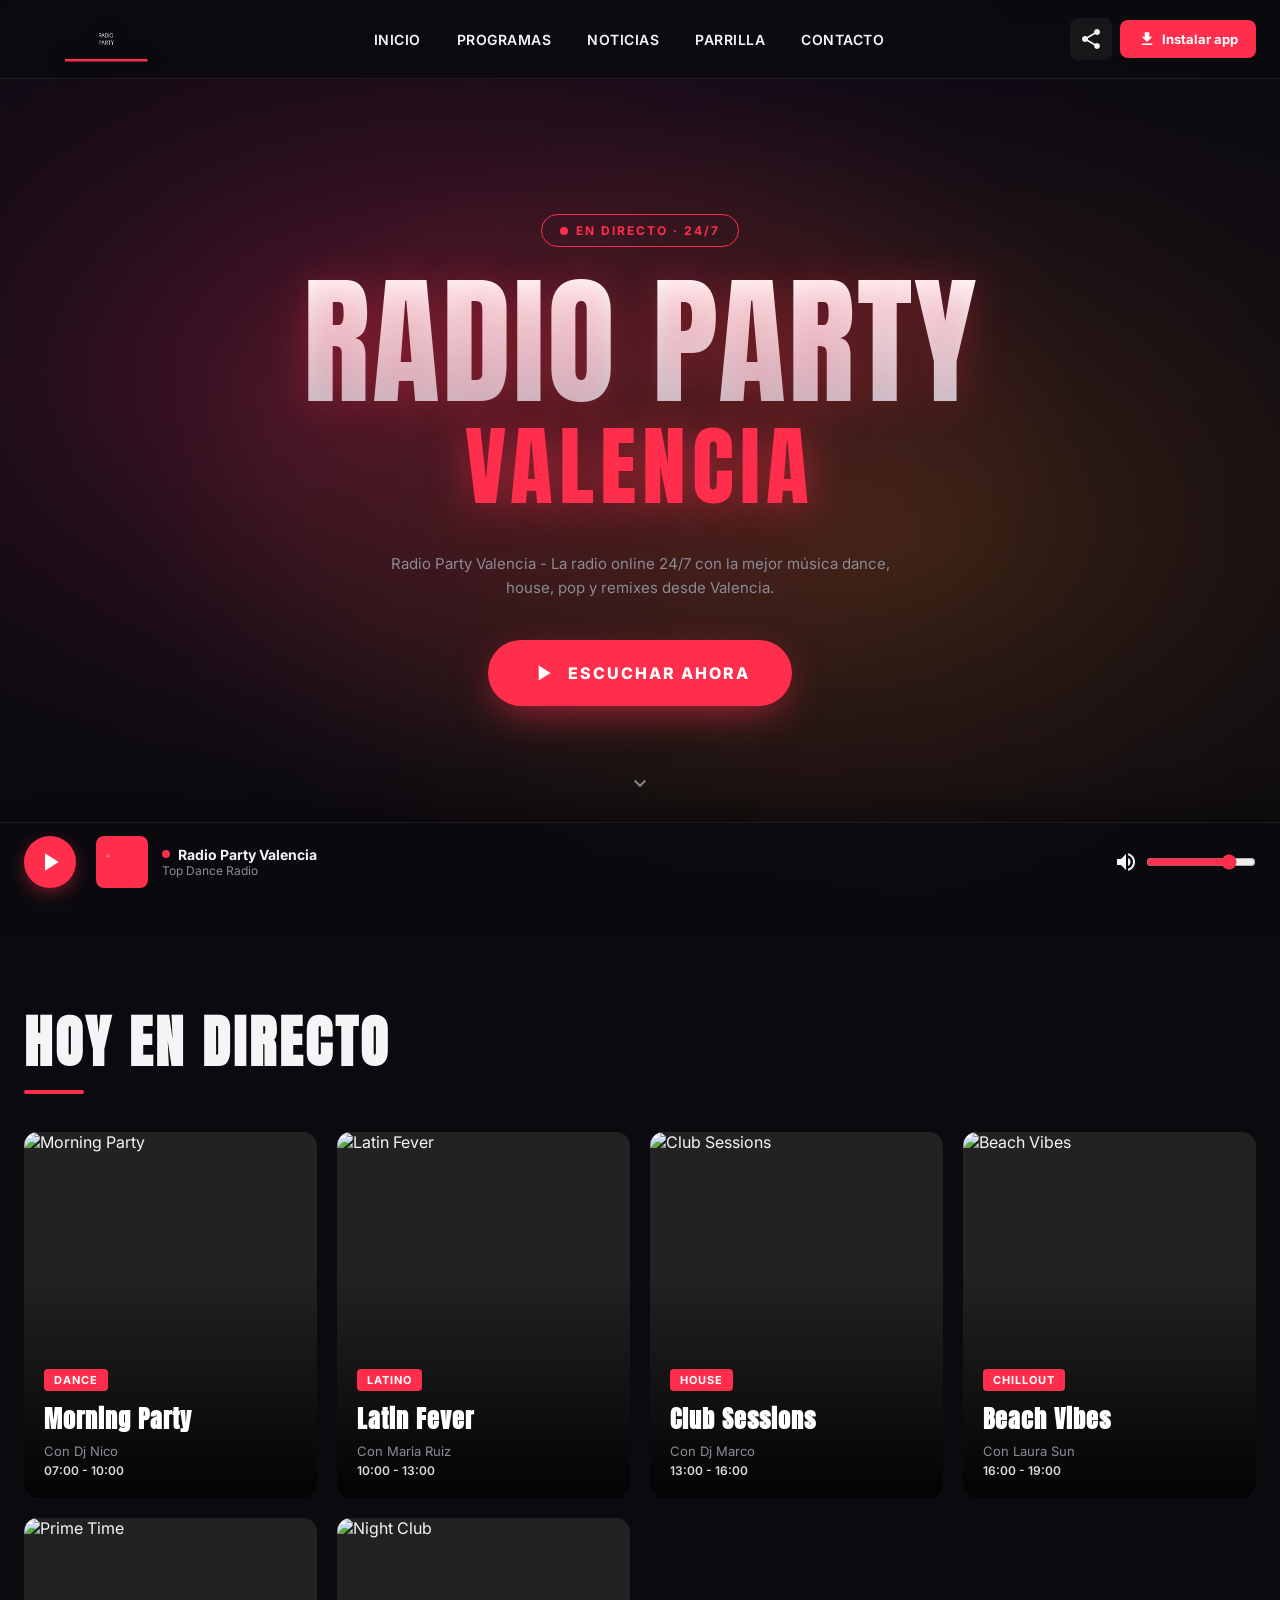
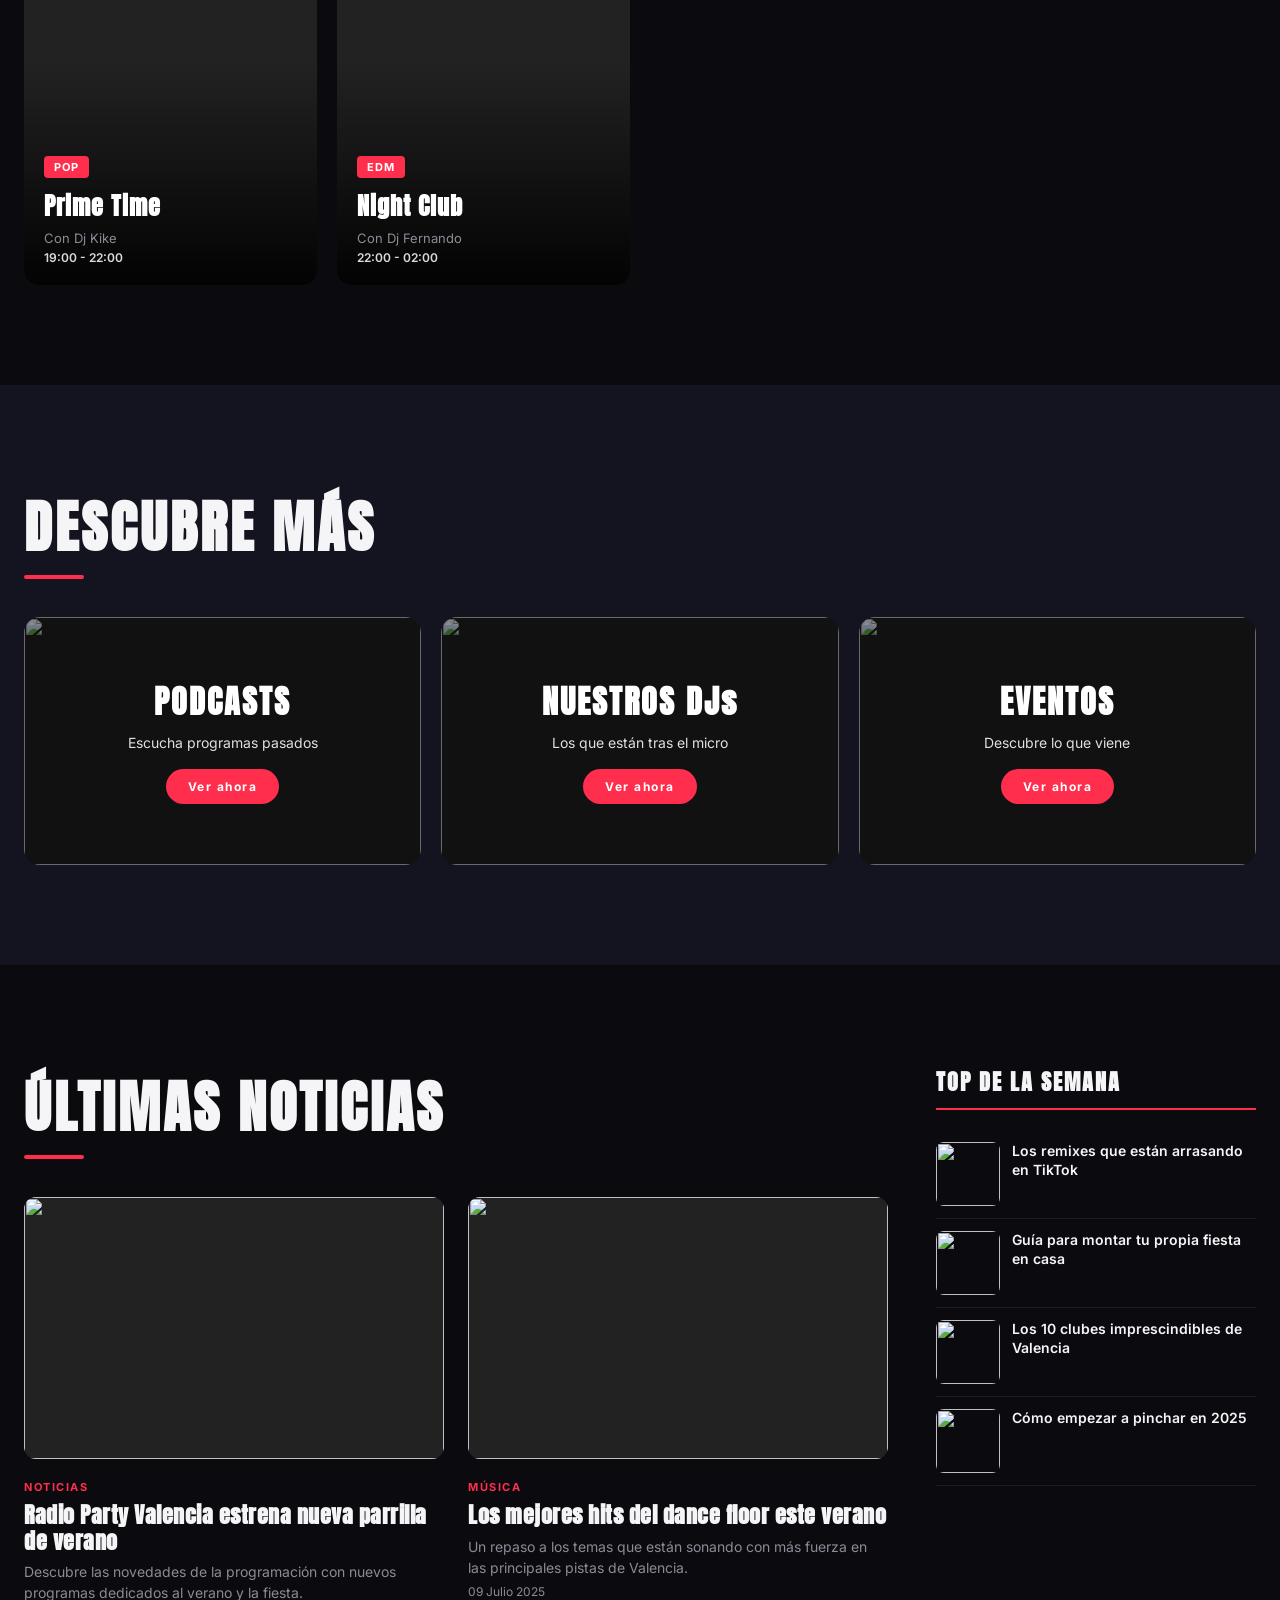
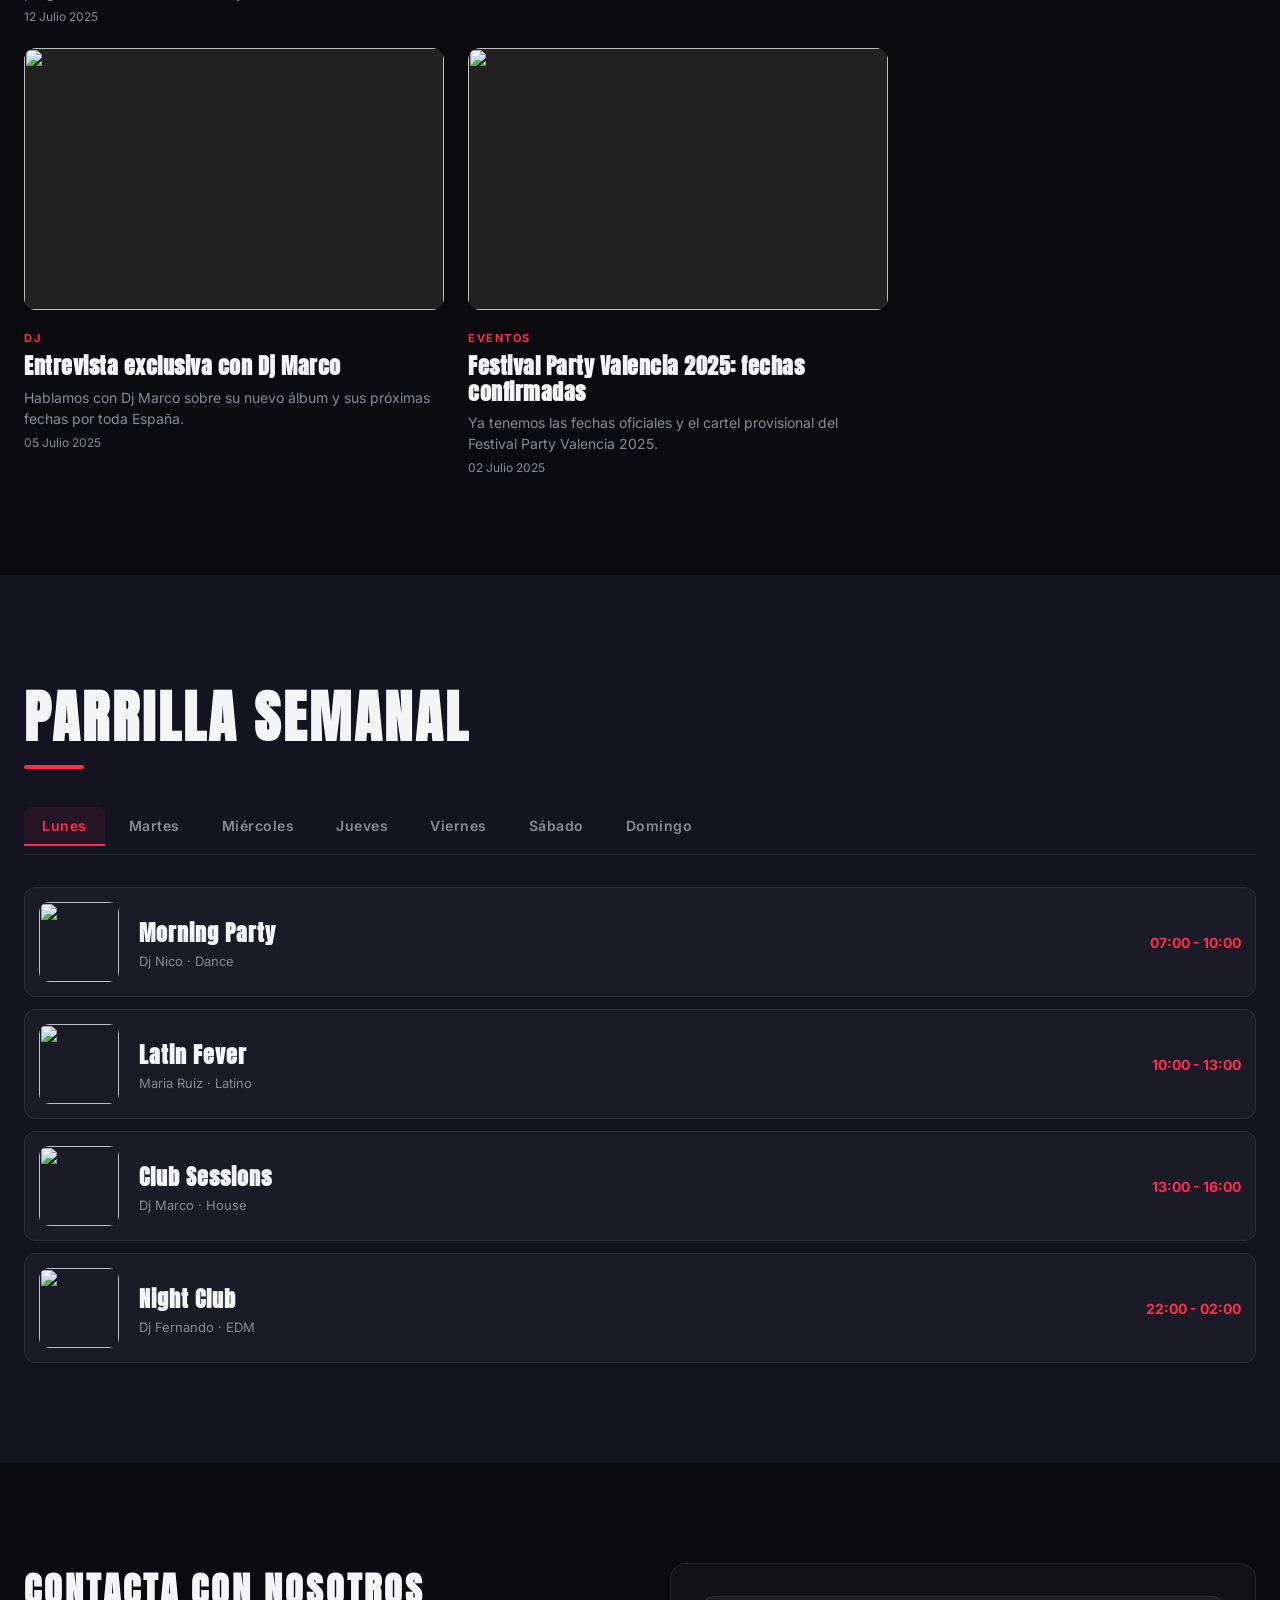
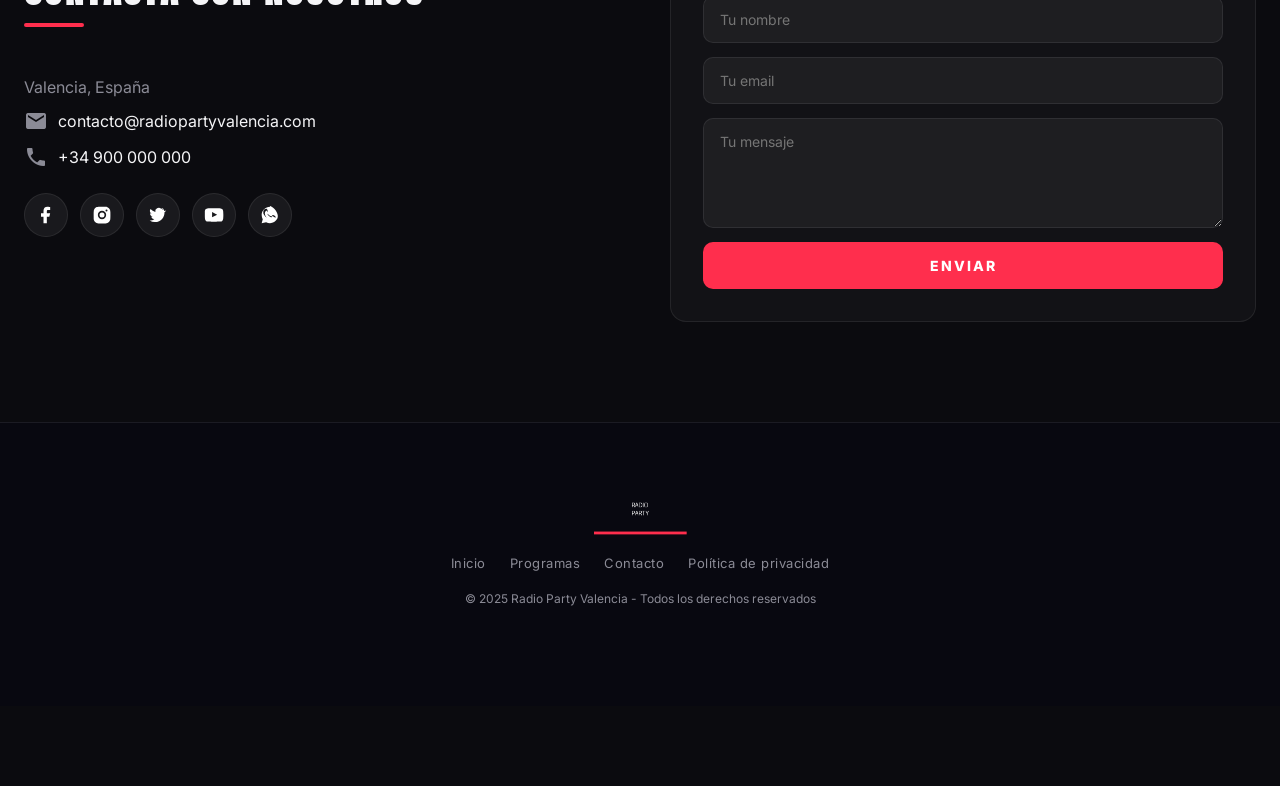
==== commit 62449cd8: "Add files via upload" ====
--- a/index.html
+++ b/index.html
@@ -1,148 +1,186 @@
 <!DOCTYPE html>
-<html lang="es"><head>
-<meta charset="UTF-8"><meta name="viewport" content="width=device-width,initial-scale=1">
-<meta name="theme-color" id="tcm" content="#ec4899">
-<link rel="icon" type="image/svg+xml" href="favicon.svg">
-<title>Radio Party Valencia</title>
-<link href="https://fonts.googleapis.com/css2?family=Montserrat:wght@700;800;900&family=Open+Sans:wght@400;700&display=swap" rel="stylesheet">
-<style>
-:root{--p:#ec4899;--v:#7c3aed;--vd:#6d28d9;--vl:#c084fc;--pl:#fce7f3}
-*{box-sizing:border-box;margin:0;padding:0}body{font-family:'Open Sans',sans-serif;color:#1f2937;padding-bottom:90px;background:#fff}
-h1,h2,h3,h4{font-family:Montserrat,sans-serif;font-weight:800}a{color:inherit;text-decoration:none}img{max-width:100%;display:block}
-.ct{max-width:1280px;margin:0 auto;padding:0 18px}
-.tb{background:var(--vd);color:#fff;height:40px;display:flex;align-items:center;font-size:13px}
-.tb .ct{display:flex;align-items:center;gap:14px;width:100%}
-.tg{background:#fff;color:var(--vd);padding:4px 12px;font-weight:800;font-size:11px}
-.mq{flex:1;overflow:hidden;white-space:nowrap}.mq span{display:inline-block;animation:sc 35s linear infinite;padding-left:100%}
-@keyframes sc{to{transform:translateX(-100%)}}
-.sc{display:flex;gap:6px}.sc a{width:28px;height:28px;border-radius:50%;background:#fff;color:var(--vd);display:flex;align-items:center;justify-content:center;font-weight:700;font-size:13px}
-header{background:var(--p);position:sticky;top:0;z-index:40;box-shadow:0 4px 12px rgba(0,0,0,.08)}
-header .in{height:88px;display:flex;align-items:center;justify-content:space-between}
-.lg{background:var(--vd);color:var(--p);padding:6px 14px;border-radius:8px;font-weight:900;font-style:italic;line-height:1}
-.lg s{display:block;font-size:10px;color:#fff;font-style:normal;letter-spacing:2px;text-decoration:none}
-.lg .n{font-size:24px}.lg .n i{color:#fff;font-style:italic}.lg .f{font-size:9px;color:#fff;font-style:normal;margin-top:2px}
-nav{display:flex;gap:26px;font-weight:800;color:var(--vd);font-size:14px}@media(max-width:900px){nav{display:none}}
-.lb{background:linear-gradient(90deg,#f9a8d4,var(--p),#f9a8d4);padding:14px 0}
-.lb .r{display:flex;align-items:center;gap:14px;flex-wrap:wrap}
-.hi{width:74px;height:74px;border-radius:50%;border:4px solid var(--vd);overflow:hidden;background:#fff}
-.lt{flex:1;min-width:200px}.lt .dt{color:#b91c1c;font-weight:800;font-size:12px;display:flex;align-items:center;gap:6px}
-.d{width:10px;height:10px;border-radius:50%;background:#b91c1c;animation:pl 1.4s infinite}@keyframes pl{50%{opacity:.4}}
-.lt h3{color:var(--vd);font-size:22px}.lt s{color:var(--vd);font-weight:700;font-size:12px;text-decoration:none}
-.btv{background:#fff;color:var(--vd);padding:10px 22px;border-radius:50px;font-weight:800;border:none;cursor:pointer}
-main{padding:30px 0}section{margin-bottom:40px}
-.sb{background:var(--pl);border-left:6px solid var(--v);padding:11px 18px;font-weight:800;color:var(--vd);font-size:14px;margin-bottom:20px;border-radius:4px}
-.hero{position:relative;border-radius:16px;overflow:hidden;aspect-ratio:21/8;background:#222}
-.hero .sl{position:absolute;inset:0;opacity:0;transition:opacity .8s}.hero .sl.a{opacity:1}
-.hero .sl img{width:100%;height:100%;object-fit:cover}
-.hero .ov{position:absolute;inset:0;background:linear-gradient(90deg,rgba(109,40,217,.85),transparent);display:flex;flex-direction:column;justify-content:center;padding:0 50px;color:#fff}
-.hero .ov small{color:var(--p);font-weight:800;letter-spacing:2px;text-transform:uppercase;font-size:13px}.hero .ov h2{font-size:46px}.hero .ov p{margin-top:8px}
-.ha{position:absolute;top:50%;transform:translateY(-50%);width:42px;height:42px;border-radius:50%;background:rgba(255,255,255,.9);border:none;cursor:pointer;color:var(--vd);font-size:24px}
-.ha.l{left:14px}.ha.r{right:14px}
-.gd{display:grid;gap:18px}.g4{grid-template-columns:repeat(4,1fr)}.g3{grid-template-columns:repeat(3,1fr)}.g2{grid-template-columns:repeat(2,1fr)}
-@media(max-width:900px){.g4{grid-template-columns:repeat(2,1fr)}.g3,.g2{grid-template-columns:1fr}}
-.cd{position:relative;border-radius:14px;overflow:hidden;aspect-ratio:1;background:#111;cursor:pointer;transition:transform .3s}.cd:hover{transform:translateY(-5px)}
-.cd img{width:100%;height:100%;object-fit:cover}
-.cd .ov{position:absolute;inset:0;background:linear-gradient(0deg,rgba(0,0,0,.85),transparent 60%);display:flex;flex-direction:column;justify-content:flex-end;padding:14px;color:#fff}
-.cd .ov h4{font-size:15px}.cd .ov small{color:var(--p);font-weight:800;font-size:11px;margin-top:6px}
-.rb{position:absolute;top:10px;left:10px;background:#dc2626;color:#fff;font-size:11px;padding:3px 8px;font-weight:800;border-radius:2px}
-.sch{background:#fff;border:1px solid #e5e7eb;border-radius:14px;overflow:hidden}
-.sch .tabs{display:flex;overflow-x:auto;border-bottom:1px solid #e5e7eb}
-.sch .tabs button{flex:1;min-width:120px;padding:13px;font-weight:800;font-size:13px;text-transform:uppercase;border:none;background:transparent;color:#6b7280;cursor:pointer}
-.sch .tabs button.a{background:var(--p);color:#fff}
-.sch .pg{padding:18px;display:grid;grid-template-columns:repeat(4,1fr);gap:14px}@media(max-width:900px){.sch .pg{grid-template-columns:repeat(2,1fr)}}
-.pod{border-radius:14px;overflow:hidden;color:#fff}
-.pod .t{display:flex;justify-content:center;padding:22px}.pod .t img{width:180px;height:140px;object-fit:cover;border-radius:10px}
-.pod .b{background:#fff;color:var(--vd);padding:16px}.pod .b h4{font-size:15px;min-height:38px}
-.vs{display:grid;grid-template-columns:1fr 1fr;gap:18px;background:#fff;border:1px solid #e5e7eb;border-radius:14px;padding:16px}@media(max-width:900px){.vs{grid-template-columns:1fr}}
-.vi{display:flex;gap:12px;padding:8px;border-radius:8px;border:2px solid transparent;cursor:pointer;background:transparent;color:inherit;width:100%;text-align:left;margin-bottom:8px}
-.vi.a{border-color:var(--p);background:var(--pl)}
-.vi .th{position:relative;width:108px;aspect-ratio:16/9;border-radius:6px;overflow:hidden;flex-shrink:0}
-.vi .th .rk{position:absolute;top:4px;left:4px;background:var(--vd);color:#fff;width:22px;height:22px;border-radius:50%;display:flex;align-items:center;justify-content:center;font-size:12px;font-weight:900}
-.vp{position:relative;aspect-ratio:16/9;background:#000;border-radius:10px;overflow:hidden}.vp iframe{width:100%;height:100%;border:0}
-.vp .cv{position:relative;width:100%;height:100%}.vp .cv img{width:100%;height:100%;object-fit:cover}
-.pb{position:absolute;left:50%;top:50%;transform:translate(-50%,-50%);width:80px;height:80px;border-radius:50%;background:var(--p);color:#fff;border:none;cursor:pointer;font-size:32px}
-.lo{position:relative;aspect-ratio:3/4;border-radius:14px;overflow:hidden;background:var(--vd);cursor:pointer}.lo img{width:100%;height:100%;object-fit:cover}
-.lo .ov{position:absolute;inset:0;background:linear-gradient(0deg,var(--vd),transparent 60%);padding:14px;display:flex;flex-direction:column;justify-content:flex-end;color:#fff}
-.lo .ov h4{font-size:16px;text-transform:uppercase}.lo .ov p{color:var(--p);font-size:11px;font-weight:800;margin-top:3px}
-.vr{display:flex;align-items:center;gap:14px;padding:12px;background:#fff;border:1px solid #e5e7eb;border-radius:14px;margin-bottom:12px}
-.vr .im{width:96px;height:64px;border-radius:8px;overflow:hidden;position:relative;flex-shrink:0;background:#ddd}
-.vr .im img{width:100%;height:100%;object-fit:cover}.vr .im .nu{position:absolute;left:0;bottom:0;background:var(--vd);color:#fff;padding:2px 8px;font-weight:900}
-.vr .if h4{color:var(--vd);font-size:16px}.vr .if p{color:#6b7280;font-size:14px}.vr .if{flex:1}
-.vr .ac{display:flex;flex-direction:column;align-items:center}.vr .ac button{background:transparent;border:none;cursor:pointer;color:#16a34a;font-size:22px;font-weight:900}.vr .ac button.dn{color:#dc2626}
-.vr .ac .c{font-weight:900;color:var(--vd);font-size:18px}
-.sb2{background:#fff;border:1px solid #e5e7eb;border-radius:14px;display:grid;grid-template-columns:2fr 1fr;overflow:hidden}@media(max-width:900px){.sb2{grid-template-columns:1fr}}
-.sl{max-height:380px;overflow-y:auto}.sl .s{display:flex;gap:12px;padding:14px;border-bottom:1px solid #f3f4f6}
-.av{width:40px;height:40px;border-radius:50%;background:var(--p);color:#fff;display:flex;align-items:center;justify-content:center;font-weight:900}
-.sf{background:var(--vd);color:#fff;padding:22px;display:flex;flex-direction:column;gap:10px}
-.sf h3{color:var(--p);font-size:14px;text-transform:uppercase}.sf input,.sf textarea{background:rgba(255,255,255,.1);border:1px solid rgba(255,255,255,.3);border-radius:6px;padding:8px 12px;color:#fff;font-family:inherit;font-size:14px;resize:none}.sf input::placeholder,.sf textarea::placeholder{color:rgba(255,255,255,.6)}
-.sf button{background:var(--p);color:#fff;font-weight:800;padding:10px;border-radius:6px;border:none;cursor:pointer}
-.ns{background:#f7f7f7;border-left:6px solid var(--p);border-radius:8px;padding:14px;display:flex;gap:14px;margin-bottom:20px}
-.ns .lb{background:var(--vd);color:#fff;padding:14px;border-radius:6px;font-weight:900;font-size:11px;display:flex;align-items:center;text-align:center}
-.ns .it{flex:1;display:grid;grid-template-columns:repeat(3,1fr);gap:10px}@media(max-width:900px){.ns .it{grid-template-columns:1fr}}
-.ns .nx{display:flex;align-items:center;gap:10px;background:#fff;padding:8px;border-radius:8px}
-.ns .nx img{width:48px;height:48px;border-radius:50%;border:2px solid var(--p);object-fit:cover}.ns .nx span{font-size:13px;font-weight:700;color:var(--vd)}
-.ng{display:grid;grid-template-columns:1fr 1fr;gap:18px}@media(max-width:900px){.ng{grid-template-columns:1fr}}
-.nm{position:relative;border-radius:14px;overflow:hidden;background:#000;aspect-ratio:4/3}.nm img{width:100%;height:100%;object-fit:cover;opacity:.85}
-.nm .in,.nsd .in{position:absolute;bottom:0;padding:20px;color:#fff;background:linear-gradient(0deg,rgba(0,0,0,.9),transparent);width:100%}
-.cat{display:inline-block;background:var(--p);color:#fff;font-size:11px;font-weight:900;padding:4px 10px;border-radius:14px;margin-bottom:8px;text-transform:uppercase}
-.nm h3{font-size:22px}.nsd{display:grid;grid-template-columns:1fr 1fr;gap:14px}@media(max-width:600px){.nsd{grid-template-columns:1fr}}
-.nsd .i{position:relative;border-radius:14px;overflow:hidden;aspect-ratio:1;background:#000}.nsd .i img{width:100%;height:100%;object-fit:cover;opacity:.85}
-.nsd .in h4{font-size:14px}
-footer{background:linear-gradient(180deg,var(--vl),var(--v) 60%,var(--vd));color:#fff;padding:60px 0;margin-top:50px}
-footer .fc{text-align:center;display:flex;flex-direction:column;align-items:center;gap:24px}
-.fl{background:var(--vd);color:var(--p);padding:20px 30px;border-radius:14px;font-style:italic;font-weight:900}.fl s{display:block;color:#fff;font-size:11px;letter-spacing:2px;font-style:normal;text-decoration:none}
-.fl .bg{font-size:34px}.fl .bg i{color:#fff;font-style:italic}.fl .su{font-size:13px;color:#fff;font-style:normal;margin-top:4px}
-.fsc{display:flex;gap:10px}.fsc a{width:40px;height:40px;border-radius:50%;background:#fff;color:var(--v);display:flex;align-items:center;justify-content:center;font-weight:700}
-.ap{display:flex;gap:10px;flex-wrap:wrap;justify-content:center}.ap a{background:rgba(255,255,255,.15);border:1px solid rgba(255,255,255,.3);padding:8px 18px;border-radius:30px;font-size:14px}
-.cp{font-size:12px;opacity:.85;padding-top:14px;border-top:1px solid rgba(255,255,255,.2);width:100%}
-.pl{position:fixed;bottom:0;left:0;right:0;background:var(--v);color:#fff;z-index:50}
-.pl .c{display:flex;align-items:center;gap:14px;padding:10px 18px}.pl .cv{width:54px;height:54px;border-radius:6px;overflow:hidden;background:#fff}.pl .cv img{width:100%;height:100%;object-fit:cover}
-.pl .if{flex:1;min-width:0}.pl .if .dr{font-size:10px;font-weight:800;letter-spacing:1px;display:flex;align-items:center;gap:6px}.pl .if .nm{font-weight:800;font-size:15px}.pl .if small{opacity:.8;font-size:11px}
-.pl .ply{width:52px;height:52px;border-radius:50%;background:#fff;color:var(--v);border:none;cursor:pointer;font-size:20px}
-/* legacy */ .xab{position:fixed;top:50px;right:10px;background:var(--vd);color:#fff;padding:6px 12px;border-radius:6px;font-size:12px;text-decoration:none;z-index:60}
+<html lang="es">
+<head>
+<meta charset="UTF-8">
+<meta name="viewport" content="width=device-width, initial-scale=1.0, maximum-scale=1">
+<title>Radio Party Valencia · La fiesta suena aquí 24/7</title>
+<meta name="description" content="Radio Party Valencia - La radio online 24/7 con la mejor música dance, house, pop y remixes desde Valencia.">
+<meta name="theme-color" content="#ff2e4d">
 
-/* TikTok-style shorts */
-.shorts-wrap{position:relative}
-.shorts{display:flex;gap:14px;overflow-x:auto;padding:4px 2px 14px;scroll-snap-type:x mandatory;-webkit-overflow-scrolling:touch}
-.shorts::-webkit-scrollbar{height:6px}.shorts::-webkit-scrollbar-thumb{background:var(--p);border-radius:3px}
-.sht{position:relative;flex:0 0 180px;aspect-ratio:9/16;border-radius:14px;overflow:hidden;cursor:pointer;background:#000;scroll-snap-align:start;transition:transform .3s;box-shadow:0 8px 20px rgba(0,0,0,.15)}
-.sht:hover{transform:scale(1.04)}
-.sht img{width:100%;height:100%;object-fit:cover}
-.sht-ov{position:absolute;inset:0;background:linear-gradient(0deg,rgba(0,0,0,.85),transparent 50%);padding:10px;display:flex;flex-direction:column;justify-content:space-between;align-items:center}
-.sht-play{width:46px;height:46px;border-radius:50%;background:rgba(236,72,153,.9);color:#fff;display:flex;align-items:center;justify-content:center;font-size:22px;margin:auto}
-.sht-t{color:#fff;font-size:12px;font-weight:700;text-align:center;line-height:1.2;width:100%}
-/* Short modal */
-.sm{display:none;position:fixed;inset:0;z-index:100;align-items:center;justify-content:center}
-.sm-bg{position:absolute;inset:0;background:rgba(0,0,0,.85);cursor:pointer}
-.sm-vid{position:relative;width:min(380px,90vw);aspect-ratio:9/16;background:#000;border-radius:14px;overflow:hidden;z-index:1}
-.sm-vid iframe{width:100%;height:100%;border:0}
-.sm-close{position:absolute;top:10px;right:10px;width:36px;height:36px;border-radius:50%;background:rgba(0,0,0,.7);color:#fff;border:none;cursor:pointer;font-size:16px;z-index:2}
-/* Improved player */
-.pl{position:fixed;bottom:0;left:0;right:0;background:linear-gradient(90deg,var(--vd),var(--v));color:#fff;z-index:50;box-shadow:0 -4px 20px rgba(0,0,0,.3);min-height:74px}
-.pl .c{display:flex;align-items:center;gap:14px;padding:10px 18px;max-width:1280px;margin:0 auto}
-.pl .if .pSong{font-weight:800;font-size:14px;overflow:hidden;text-overflow:ellipsis;white-space:nowrap}
-.pl .if .pArt{opacity:.85;font-size:12px;overflow:hidden;text-overflow:ellipsis;white-space:nowrap}
-.adm-link{position:fixed;top:46px;right:10px;background:var(--vd);color:#fff;padding:6px 12px;border-radius:6px;font-size:12px;text-decoration:none;z-index:60;font-weight:700}
-</style></head><body>
-<a class="adm-link" href="admin.html">⚙ Admin</a>
-<div class="tb"><div class="ct"><div class="tg">⚡ ÚLTIMAS NOTICIAS</div><div class="mq"><span id="tk"></span></div><div class="sc" id="st"></div></div></div>
-<header><div class="ct in"><a href="/" class="lg"><s>Radio</s><div class="n" id="ln"></div><div class="f" id="lf"></div></a><nav id="nv"></nav><button class="btv" style="background:transparent;color:var(--vd);border:2px solid var(--vd);padding:6px 14px">MENU ☰</button></div></header>
-<div class="lb"><div class="ct r"><div class="hi"><img id="li" src=""></div><div class="lt"><div class="dt"><span class="d"></span> EN DIRECTO</div><h3 id="lT"></h3><s>HORARIO: <span id="lS"></span></s></div><button class="btv" id="tv">📺 PARTY TV</button></div></div>
-<main class="ct">
-<section><div class="hero" id="hr"></div></section>
-<section><div class="sb">▶ PROGRAMAS MÁS SINTONIZADOS</div><div class="gd g4" id="tp"></div></section>
-<section><div class="sb">🎙 PROGRAMACION RADIAL</div><div class="sch"><div class="tabs" id="dt"></div><div class="pg" id="dp"></div></div></section>
-<section><div class="sb">📡 ZONA PODCAST DESTACADOS</div><div class="gd g3" id="pd"></div></section>
-<section><div class="sb">🎬 TOP VIDEO RANKING</div><div class="vs"><div id="vl"></div><div class="vp" id="vp"></div></div></section>
-<section><div class="sb">📱 SHORTS - VIDEOS DESTACADOS</div><div class="shorts-wrap"><div class="shorts" id="sh"></div></div></section><section><div class="sb">👥 NUESTROS LOCUTORES</div><div class="gd g4" id="ll"></div></section>
-<section><div class="sb">🏆 VOTA POR LA PARTYMIX DE LA SEMANA</div><div id="pm"></div></section>
-<section><div class="sb">💬 ENVIA TUS SALUDOS</div><div class="sb2"><div class="sl" id="sL"></div><form class="sf" id="sF"><h3>Envía tu Saludo</h3><input id="sN" placeholder="Tu nombre" required><textarea id="sM" rows="4" placeholder="Tu mensaje..." required></textarea><button>📤 Enviar</button></form></div></section>
-<section><div class="ns"><div class="lb">ULTIMAS<br>NOTICIAS</div><div class="it" id="nS"></div></div></section>
-<section><div class="sb">📰 NOTICIAS DESTACADAS</div><div class="ng"><a class="nm" id="nM"></a><div class="nsd" id="nSd"></div></div></section>
-</main>
-<footer><div class="ct fc"><div class="fl"><s>Radio</s><div class="bg" id="fL"></div><div class="su" id="fS"></div></div><div class="fsc" id="sF2"></div><div class="ap" id="ap"></div><div class="cp" id="cp"></div></div></footer>
-<div class="pl"><div class="c"><div class="cv"><img id="pC" src=""></div><div class="if" style="flex:1;min-width:0"><div class="dr" style="font-size:10px;font-weight:800;letter-spacing:1px;display:flex;align-items:center;gap:6px"><span class="d"></span> EN DIRECTO</div><div class="pSong" id="pSong">En Vivo</div><div class="pArt" id="pArt"></div></div><button class="ply" id="pB">▶</button></div></div>
-<div class="sm" id="shortModal"></div>
-<audio id="au"></audio>
-<script src="app.js"></script>
-</body></html>
+<!-- Open Graph / Facebook / WhatsApp share preview -->
+<meta property="og:type" content="website">
+<meta property="og:site_name" content="Radio Party Valencia">
+<meta property="og:title" content="Radio Party Valencia · La fiesta suena aquí 24/7">
+<meta property="og:description" content="Escucha en directo la mejor música dance, house y remixes desde Valencia.">
+<meta property="og:image" content="assets/og-image.jpg">
+<meta property="og:image:width" content="1200">
+<meta property="og:image:height" content="630">
+<meta property="og:url" content="https://radiopartyvalencia.example">
+
+<!-- Twitter Card -->
+<meta name="twitter:card" content="summary_large_image">
+<meta name="twitter:title" content="Radio Party Valencia">
+<meta name="twitter:description" content="La radio online 24/7 desde Valencia">
+<meta name="twitter:image" content="assets/og-image.jpg">
+
+<link rel="icon" href="icons/favicon.png" type="image/png">
+<link rel="apple-touch-icon" href="icons/icon-192.png">
+<link rel="manifest" href="manifest.json">
+
+<link rel="preconnect" href="https://fonts.googleapis.com">
+<link rel="preconnect" href="https://fonts.gstatic.com" crossorigin>
+<link href="https://fonts.googleapis.com/css2?family=Anton&family=Inter:wght@400;500;600;700;800;900&display=swap" rel="stylesheet">
+<link href="https://fonts.googleapis.com/icon?family=Material+Icons" rel="stylesheet">
+
+<link rel="stylesheet" href="css/style.css">
+</head>
+<body>
+
+<!-- HEADER -->
+<header class="site-header" id="home">
+  <div class="header-inner">
+    <a href="#home" class="logo">
+      <img id="header-logo" src="" alt="Radio Party Valencia">
+    </a>
+    <nav class="main-nav" id="main-nav"></nav>
+    <div class="header-actions">
+      <button class="btn-share" id="btn-share" aria-label="Compartir"><span class="material-icons">share</span></button>
+      <button class="btn-install" id="btn-install" hidden><span class="material-icons">get_app</span> Instalar app</button>
+      <button class="btn-menu" id="btn-menu" aria-label="Menú"><span class="material-icons">menu</span></button>
+    </div>
+  </div>
+</header>
+
+<!-- HERO -->
+<section class="hero">
+  <div class="hero-bg">
+    <div class="hero-bg-bottom" id="hero-bg-bottom"></div>
+    <div class="hero-bg-top" id="hero-bg-top"></div>
+    <div class="hero-overlay"></div>
+  </div>
+  <div class="hero-content">
+    <div class="hero-badge">EN DIRECTO · 24/7</div>
+    <h1 class="hero-title" id="hero-title">RADIO PARTY</h1>
+    <div class="hero-subtitle" id="hero-subtitle">VALENCIA</div>
+    <p class="hero-tag" id="hero-tag"></p>
+    <button class="btn-hero-play" id="btn-hero-play">
+      <span class="material-icons">play_arrow</span>
+      <span id="hero-cta">ESCUCHAR AHORA</span>
+    </button>
+  </div>
+  <div class="scroll-hint"><span class="material-icons">keyboard_arrow_down</span></div>
+</section>
+
+<!-- TODAY SHOWS -->
+<section class="section" id="shows">
+  <div class="container">
+    <h2 class="section-title">HOY EN DIRECTO</h2>
+    <div class="shows-grid" id="shows-grid"></div>
+  </div>
+</section>
+
+<!-- DISCOVER MORE -->
+<section class="section section-alt">
+  <div class="container">
+    <h2 class="section-title">DESCUBRE MÁS</h2>
+    <div class="discover-grid" id="discover-grid"></div>
+  </div>
+</section>
+
+<!-- LATEST NEWS -->
+<section class="section" id="news">
+  <div class="container">
+    <div class="news-layout">
+      <div class="news-main">
+        <h2 class="section-title">ÚLTIMAS NOTICIAS</h2>
+        <div class="news-grid" id="news-grid"></div>
+      </div>
+      <aside class="news-sidebar">
+        <h3 class="sidebar-title">TOP DE LA SEMANA</h3>
+        <ul class="hot-list" id="hot-list"></ul>
+      </aside>
+    </div>
+  </div>
+</section>
+
+<!-- SCHEDULE -->
+<section class="section section-alt" id="schedule">
+  <div class="container">
+    <h2 class="section-title">PARRILLA SEMANAL</h2>
+    <div class="tabs" id="schedule-tabs"></div>
+    <div class="schedule-list" id="schedule-list"></div>
+  </div>
+</section>
+
+<!-- CONTACT -->
+<section class="section" id="contact">
+  <div class="container contact-wrap">
+    <div class="contact-info">
+      <h2 class="section-title small">CONTACTA CON NOSOTROS</h2>
+      <p id="contact-address"></p>
+      <p><span class="material-icons">mail</span> <a id="contact-email" href="#"></a></p>
+      <p><span class="material-icons">phone</span> <a id="contact-phone" href="#"></a></p>
+      <div class="social-row" id="social-row"></div>
+    </div>
+    <form class="contact-form" onsubmit="event.preventDefault(); this.reset(); alert('Mensaje enviado (demo)');">
+      <input type="text" placeholder="Tu nombre" required>
+      <input type="email" placeholder="Tu email" required>
+      <textarea rows="4" placeholder="Tu mensaje" required></textarea>
+      <button type="submit">ENVIAR</button>
+    </form>
+  </div>
+</section>
+
+<!-- FOOTER -->
+<footer class="site-footer">
+  <div class="container footer-inner">
+    <div class="footer-logo"><img id="footer-logo" src="" alt=""></div>
+    <nav class="footer-nav" id="footer-nav"></nav>
+    <p class="copyright" id="copyright"></p>
+  </div>
+</footer>
+
+<!-- BOTTOM PLAYER -->
+<div class="player-bar" id="player-bar">
+  <button class="player-play" id="player-play" aria-label="Play/Pause">
+    <span class="material-icons" id="player-play-icon">play_arrow</span>
+  </button>
+  <div class="player-info">
+    <img class="player-cover" id="player-cover" src="" alt="">
+    <div class="player-meta">
+      <div class="player-title"><span class="live-dot"></span> <span id="player-title">Radio Party Valencia</span></div>
+      <div class="player-artist" id="player-artist">Top Dance Radio</div>
+    </div>
+  </div>
+  <div class="player-volume">
+    <span class="material-icons" id="volume-icon">volume_up</span>
+    <input type="range" id="volume" min="0" max="100" value="80">
+  </div>
+</div>
+
+<!-- SHARE MODAL -->
+<div class="share-modal" id="share-modal">
+  <div class="share-inner">
+    <button class="share-close" id="share-close"><span class="material-icons">close</span></button>
+    <h3>Comparte Radio Party Valencia</h3>
+    <div class="share-buttons" id="share-buttons"></div>
+    <div class="share-copy">
+      <input type="text" id="share-url" readonly>
+      <button id="share-copy-btn">Copiar</button>
+    </div>
+  </div>
+</div>
+
+<!-- Mobile menu overlay -->
+<div class="mobile-menu" id="mobile-menu">
+  <button class="mobile-close" id="mobile-close"><span class="material-icons">close</span></button>
+  <nav id="mobile-nav"></nav>
+</div>
+
+<audio id="radio-audio" preload="none"></audio>
+
+<script src="js/security.js"></script>
+<script src="js/main.js"></script>
+<script src="js/pwa.js"></script>
+</body>
+</html>
--- a/css/style.css
+++ b/css/style.css
@@ -0,0 +1,208 @@
+/* Radio Party Valencia - Styles */
+:root{
+  --accent:#ff2e4d;--accent2:#ff8a00;--bg:#0b0b0f;--bg-alt:#141420;
+  --text:#f5f5f7;--muted:#8b8b96;--border:rgba(255,255,255,.08);
+  --f-heading:'Anton',Impact,sans-serif;--f-body:'Inter',system-ui,sans-serif;
+}
+*{box-sizing:border-box;margin:0;padding:0}
+html,body{background:var(--bg);color:var(--text);font-family:var(--f-body);-webkit-font-smoothing:antialiased;overflow-x:hidden}
+body{padding-bottom:80px}
+img{max-width:100%;display:block}
+a{color:inherit;text-decoration:none}
+button{cursor:pointer;font-family:inherit;border:none;background:none;color:inherit}
+.container{max-width:1280px;margin:0 auto;padding:0 24px}
+
+/* HEADER */
+.site-header{position:fixed;top:0;left:0;right:0;z-index:90;background:rgba(11,11,15,.85);backdrop-filter:blur(14px);border-bottom:1px solid var(--border)}
+.header-inner{max-width:1400px;margin:0 auto;padding:16px 24px;display:flex;align-items:center;justify-content:space-between;gap:24px}
+.logo img{height:46px;width:auto;filter:drop-shadow(0 2px 8px rgba(0,0,0,.5))}
+.main-nav{display:flex;gap:8px;align-items:center}
+.main-nav a{padding:8px 14px;font-weight:600;font-size:14px;letter-spacing:.5px;text-transform:uppercase;color:var(--text);border-radius:6px;transition:color .2s, background .2s}
+.main-nav a:hover{color:var(--accent);background:rgba(255,255,255,.04)}
+.header-actions{display:flex;align-items:center;gap:8px}
+.btn-share,.btn-menu{width:42px;height:42px;border-radius:8px;display:flex;align-items:center;justify-content:center;background:rgba(255,255,255,.05);transition:background .2s,color .2s}
+.btn-share:hover,.btn-menu:hover{background:var(--accent);color:#fff}
+.btn-install{padding:10px 18px;border-radius:8px;background:var(--accent);color:#fff;font-weight:700;font-size:13px;display:flex;align-items:center;gap:6px;transition:transform .15s,filter .15s}
+.btn-install:hover{filter:brightness(1.1);transform:translateY(-1px)}
+.btn-install .material-icons{font-size:18px}
+.btn-menu{display:none}
+
+/* HERO */
+.hero{position:relative;min-height:100vh;display:flex;align-items:center;justify-content:center;overflow:hidden;padding:120px 24px 100px}
+.hero-bg{position:absolute;inset:0;z-index:0}
+.hero-bg-bottom{position:absolute;inset:0;background:linear-gradient(135deg,#1a0a1a 0%,#0b0b0f 50%,#1a0f0a 100%);background-size:cover;background-position:center}
+.hero-bg-top{position:absolute;inset:0;background-image:radial-gradient(ellipse at 30% 40%,rgba(255,46,77,.25),transparent 55%),radial-gradient(ellipse at 70% 60%,rgba(255,138,0,.18),transparent 60%);mix-blend-mode:screen;animation:heroFloat 12s ease-in-out infinite alternate}
+@keyframes heroFloat{0%{transform:translate(0,0) scale(1)}100%{transform:translate(-20px,-20px) scale(1.05)}}
+.hero-overlay{position:absolute;inset:0;background:radial-gradient(ellipse at center,transparent 40%,rgba(11,11,15,.7) 100%)}
+.hero-content{position:relative;z-index:2;text-align:center;max-width:900px}
+.hero-badge{display:inline-flex;align-items:center;gap:8px;padding:8px 18px;border:1px solid var(--accent);border-radius:100px;font-size:12px;font-weight:700;letter-spacing:2px;color:var(--accent);margin-bottom:32px;text-transform:uppercase;position:relative}
+.hero-badge::before{content:'';width:8px;height:8px;border-radius:50%;background:var(--accent);animation:blink 1.5s ease-in-out infinite}
+@keyframes blink{0%,100%{opacity:1}50%{opacity:.3}}
+.hero-title{font-family:var(--f-heading);font-size:clamp(56px,11vw,140px);font-weight:400;line-height:.9;letter-spacing:2px;background:linear-gradient(180deg,#fff 0%,#c8c8d0 100%);-webkit-background-clip:text;background-clip:text;-webkit-text-fill-color:transparent;text-shadow:0 4px 40px rgba(255,46,77,.3)}
+.hero-subtitle{font-family:var(--f-heading);font-size:clamp(36px,7vw,88px);color:var(--accent);letter-spacing:6px;margin-top:-6px;text-shadow:0 4px 40px rgba(255,46,77,.5)}
+.hero-tag{color:var(--muted);margin:20px auto 40px;max-width:520px;font-size:15px;line-height:1.6}
+.btn-hero-play{display:inline-flex;align-items:center;gap:12px;padding:20px 42px;background:var(--accent);color:#fff;font-weight:800;font-size:16px;letter-spacing:2px;border-radius:100px;box-shadow:0 12px 40px -8px rgba(255,46,77,.6);transition:transform .2s,box-shadow .2s,filter .2s}
+.btn-hero-play:hover{transform:translateY(-3px);box-shadow:0 20px 50px -8px rgba(255,46,77,.75);filter:brightness(1.08)}
+.btn-hero-play .material-icons{font-size:26px}
+.scroll-hint{position:absolute;bottom:100px;left:50%;transform:translateX(-50%);color:var(--muted);animation:bounce 2s infinite;z-index:3}
+@keyframes bounce{0%,100%{transform:translate(-50%,0)}50%{transform:translate(-50%,10px)}}
+
+/* SECTIONS */
+.section{padding:100px 0;position:relative}
+.section-alt{background:var(--bg-alt)}
+.section-title{font-family:var(--f-heading);font-size:clamp(32px,5vw,56px);letter-spacing:3px;margin-bottom:48px;position:relative;display:inline-block}
+.section-title::after{content:'';position:absolute;left:0;bottom:-10px;width:60px;height:4px;background:var(--accent);border-radius:2px}
+.section-title.small{font-size:36px}
+
+/* SHOWS GRID */
+.shows-grid{display:grid;grid-template-columns:repeat(auto-fill,minmax(280px,1fr));gap:20px}
+.show-card{position:relative;aspect-ratio:4/5;border-radius:14px;overflow:hidden;background:#222;cursor:pointer;transition:transform .3s,box-shadow .3s}
+.show-card:hover{transform:translateY(-6px);box-shadow:0 20px 40px -10px rgba(0,0,0,.6)}
+.show-card img{width:100%;height:100%;object-fit:cover;transition:transform .5s}
+.show-card:hover img{transform:scale(1.08)}
+.show-card-overlay{position:absolute;inset:0;background:linear-gradient(180deg,transparent 40%,rgba(0,0,0,.9) 100%);display:flex;flex-direction:column;justify-content:flex-end;padding:20px;color:#fff}
+.show-genre{display:inline-block;padding:4px 10px;background:var(--accent);color:#fff;font-size:11px;font-weight:700;letter-spacing:1px;border-radius:4px;margin-bottom:10px;text-transform:uppercase;width:fit-content}
+.show-title{font-family:var(--f-heading);font-size:24px;letter-spacing:1px;margin-bottom:6px}
+.show-host{color:var(--muted);font-size:13px;margin-bottom:4px}
+.show-time{color:#fff;font-size:12px;font-weight:600;opacity:.85}
+.show-play{position:absolute;top:20px;right:20px;width:44px;height:44px;border-radius:50%;background:rgba(255,255,255,.15);backdrop-filter:blur(10px);display:flex;align-items:center;justify-content:center;opacity:0;transition:opacity .3s,background .2s}
+.show-card:hover .show-play{opacity:1}
+.show-play:hover{background:var(--accent)}
+
+/* DISCOVER */
+.discover-grid{display:grid;grid-template-columns:repeat(auto-fit,minmax(280px,1fr));gap:20px}
+.discover-card{position:relative;aspect-ratio:16/10;border-radius:16px;overflow:hidden;cursor:pointer;background:#111;transition:transform .3s}
+.discover-card:hover{transform:translateY(-4px)}
+.discover-card img{width:100%;height:100%;object-fit:cover;filter:brightness(.55)}
+.discover-card-content{position:absolute;inset:0;display:flex;flex-direction:column;justify-content:center;align-items:center;text-align:center;padding:24px;gap:8px}
+.discover-title{font-family:var(--f-heading);font-size:32px;letter-spacing:2px;color:#fff}
+.discover-sub{color:#e0e0e0;font-size:14px}
+.discover-cta{margin-top:10px;padding:10px 22px;background:var(--accent);border-radius:100px;font-weight:700;font-size:12px;letter-spacing:1.5px;color:#fff;transition:filter .2s}
+.discover-card:hover .discover-cta{filter:brightness(1.15)}
+
+/* NEWS */
+.news-layout{display:grid;grid-template-columns:1fr 320px;gap:48px}
+.news-grid{display:grid;grid-template-columns:repeat(2,1fr);gap:24px}
+.news-card{cursor:pointer;transition:transform .3s}
+.news-card:hover{transform:translateY(-4px)}
+.news-card-img{aspect-ratio:16/10;border-radius:12px;overflow:hidden;margin-bottom:16px;background:#222}
+.news-card-img img{width:100%;height:100%;object-fit:cover;transition:transform .5s}
+.news-card:hover .news-card-img img{transform:scale(1.05)}
+.news-cat{display:inline-block;color:var(--accent);font-size:11px;font-weight:700;letter-spacing:1.5px;text-transform:uppercase;margin-bottom:8px}
+.news-title{font-family:var(--f-heading);font-size:22px;letter-spacing:.5px;margin-bottom:8px;line-height:1.15}
+.news-excerpt{color:var(--muted);font-size:14px;line-height:1.5;margin-bottom:6px}
+.news-date{color:var(--muted);font-size:12px}
+.sidebar-title{font-family:var(--f-heading);font-size:22px;letter-spacing:2px;margin-bottom:20px;padding-bottom:10px;border-bottom:2px solid var(--accent)}
+.hot-list{list-style:none}
+.hot-item{display:flex;gap:12px;padding:12px 0;border-bottom:1px solid var(--border);cursor:pointer;transition:opacity .2s}
+.hot-item:hover{opacity:.75}
+.hot-item img{width:64px;height:64px;object-fit:cover;border-radius:8px;flex-shrink:0}
+.hot-item-title{font-size:14px;font-weight:600;line-height:1.35}
+
+/* SCHEDULE */
+.tabs{display:flex;gap:6px;margin-bottom:32px;flex-wrap:wrap;border-bottom:1px solid var(--border);padding-bottom:8px}
+.tab{padding:10px 18px;font-weight:600;font-size:14px;color:var(--muted);border-radius:8px 8px 0 0;cursor:pointer;transition:color .2s,background .2s;letter-spacing:.5px}
+.tab:hover{color:var(--text)}
+.tab.active{color:var(--accent);background:rgba(255,46,77,.08);border-bottom:2px solid var(--accent)}
+.schedule-list{display:flex;flex-direction:column;gap:12px}
+.schedule-item{display:grid;grid-template-columns:80px 1fr auto;gap:20px;align-items:center;padding:14px;background:rgba(255,255,255,.03);border-radius:12px;border:1px solid var(--border);transition:transform .2s,border-color .2s}
+.schedule-item:hover{transform:translateX(6px);border-color:var(--accent)}
+.schedule-item img{width:80px;height:80px;border-radius:10px;object-fit:cover}
+.schedule-info h4{font-family:var(--f-heading);font-size:22px;letter-spacing:1px;margin-bottom:4px}
+.schedule-info p{color:var(--muted);font-size:13px}
+.schedule-time{color:var(--accent);font-weight:700;font-size:14px;text-align:right}
+
+/* CONTACT */
+.contact-wrap{display:grid;grid-template-columns:1fr 1fr;gap:60px;align-items:start}
+.contact-info p{color:var(--muted);margin:12px 0;display:flex;align-items:center;gap:10px}
+.contact-info a{color:var(--text);transition:color .2s}
+.contact-info a:hover{color:var(--accent)}
+.social-row{display:flex;gap:12px;margin-top:24px}
+.social-btn{width:44px;height:44px;border-radius:50%;background:rgba(255,255,255,.06);display:flex;align-items:center;justify-content:center;transition:background .2s,transform .2s;border:1px solid var(--border)}
+.social-btn:hover{background:var(--accent);transform:translateY(-2px);border-color:transparent}
+.social-btn svg{width:20px;height:20px;fill:#fff}
+.contact-form{display:flex;flex-direction:column;gap:14px;background:rgba(255,255,255,.03);padding:32px;border-radius:16px;border:1px solid var(--border)}
+.contact-form input,.contact-form textarea{padding:14px 16px;background:rgba(255,255,255,.05);border:1px solid var(--border);border-radius:10px;color:var(--text);font-family:inherit;font-size:14px;outline:none;transition:border-color .2s,background .2s}
+.contact-form input:focus,.contact-form textarea:focus{border-color:var(--accent);background:rgba(255,255,255,.08)}
+.contact-form textarea{resize:vertical;min-height:110px}
+.contact-form button{padding:15px;background:var(--accent);color:#fff;border-radius:10px;font-weight:800;letter-spacing:2px;font-size:14px;transition:filter .2s,transform .15s}
+.contact-form button:hover{filter:brightness(1.1);transform:translateY(-1px)}
+
+/* FOOTER */
+.site-footer{padding:60px 0 100px;border-top:1px solid var(--border);background:#080810}
+.footer-inner{display:flex;flex-direction:column;align-items:center;gap:20px;text-align:center}
+.footer-logo img{height:52px}
+.footer-nav{display:flex;gap:24px;flex-wrap:wrap;justify-content:center}
+.footer-nav a{color:var(--muted);font-size:13px;transition:color .2s;letter-spacing:.5px}
+.footer-nav a:hover{color:var(--accent)}
+.copyright{color:var(--muted);font-size:12px}
+
+/* PLAYER */
+.player-bar{position:fixed;bottom:0;left:0;right:0;height:78px;background:rgba(11,11,15,.95);backdrop-filter:blur(20px);border-top:1px solid var(--border);display:grid;grid-template-columns:auto 1fr auto;gap:20px;padding:0 24px;align-items:center;z-index:100;box-shadow:0 -10px 40px rgba(0,0,0,.4)}
+.player-play{width:52px;height:52px;border-radius:50%;background:var(--accent);color:#fff;display:flex;align-items:center;justify-content:center;transition:filter .2s,transform .15s;box-shadow:0 6px 20px -4px rgba(255,46,77,.6)}
+.player-play:hover{filter:brightness(1.1);transform:scale(1.05)}
+.player-play .material-icons{font-size:30px}
+.player-play.loading .material-icons{animation:spin 1s linear infinite}
+@keyframes spin{to{transform:rotate(360deg)}}
+.player-info{display:flex;align-items:center;gap:14px;min-width:0}
+.player-cover{width:52px;height:52px;border-radius:8px;object-fit:cover;background:#222;flex-shrink:0}
+.player-meta{min-width:0}
+.player-title{font-weight:700;font-size:14px;display:flex;align-items:center;gap:8px;overflow:hidden;text-overflow:ellipsis;white-space:nowrap}
+.live-dot{width:8px;height:8px;background:var(--accent);border-radius:50%;animation:blink 1.5s infinite;flex-shrink:0}
+.player-artist{font-size:12px;color:var(--muted);overflow:hidden;text-overflow:ellipsis;white-space:nowrap}
+.player-volume{display:flex;align-items:center;gap:8px}
+.player-volume input[type=range]{width:110px;accent-color:var(--accent)}
+
+/* SHARE MODAL */
+.share-modal{position:fixed;inset:0;background:rgba(0,0,0,.8);backdrop-filter:blur(8px);z-index:200;display:none;align-items:center;justify-content:center;padding:20px}
+.share-modal.open{display:flex}
+.share-inner{background:var(--bg-alt);border:1px solid var(--border);border-radius:20px;padding:36px;max-width:480px;width:100%;position:relative}
+.share-close{position:absolute;top:16px;right:16px;width:36px;height:36px;border-radius:50%;background:rgba(255,255,255,.06);display:flex;align-items:center;justify-content:center}
+.share-inner h3{font-family:var(--f-heading);font-size:26px;letter-spacing:1px;margin-bottom:24px}
+.share-buttons{display:grid;grid-template-columns:repeat(4,1fr);gap:12px;margin-bottom:20px}
+.share-btn{padding:16px 8px;background:rgba(255,255,255,.05);border-radius:12px;display:flex;flex-direction:column;align-items:center;gap:6px;font-size:11px;font-weight:600;transition:background .2s,transform .15s;border:1px solid var(--border)}
+.share-btn:hover{background:var(--accent);border-color:transparent;transform:translateY(-2px)}
+.share-btn svg{width:24px;height:24px;fill:#fff}
+.share-copy{display:flex;gap:8px}
+.share-copy input{flex:1;padding:12px;background:rgba(255,255,255,.05);border:1px solid var(--border);border-radius:8px;color:var(--muted);font-size:13px;outline:none}
+.share-copy button{padding:12px 20px;background:var(--accent);color:#fff;border-radius:8px;font-weight:700;font-size:13px;transition:filter .2s}
+.share-copy button:hover{filter:brightness(1.1)}
+
+/* MOBILE MENU */
+.mobile-menu{position:fixed;inset:0;background:rgba(11,11,15,.98);backdrop-filter:blur(10px);z-index:150;display:none;flex-direction:column;padding:80px 24px 24px}
+.mobile-menu.open{display:flex}
+.mobile-close{position:absolute;top:20px;right:20px;width:42px;height:42px;border-radius:50%;background:rgba(255,255,255,.06);display:flex;align-items:center;justify-content:center}
+.mobile-menu nav{display:flex;flex-direction:column;gap:8px}
+.mobile-menu nav a{padding:16px;font-size:20px;font-weight:700;letter-spacing:1px;text-transform:uppercase;border-bottom:1px solid var(--border)}
+.mobile-menu nav a:hover{color:var(--accent)}
+
+/* RESPONSIVE */
+@media(max-width:920px){
+  .main-nav{display:none}
+  .btn-menu{display:flex}
+  .btn-install span:not(.material-icons){display:none}
+  .btn-install{padding:10px}
+  .news-layout{grid-template-columns:1fr}
+  .news-grid{grid-template-columns:1fr}
+  .contact-wrap{grid-template-columns:1fr}
+  .header-inner{padding:12px 18px}
+  .logo img{height:38px}
+  .section{padding:70px 0}
+  .player-volume{display:none}
+  .player-bar{grid-template-columns:auto 1fr;padding:0 14px;gap:12px}
+  .container{padding:0 18px}
+  .hero{padding:100px 20px 80px}
+  .scroll-hint{bottom:120px}
+}
+@media(max-width:520px){
+  .shows-grid,.discover-grid{grid-template-columns:1fr}
+  .schedule-item{grid-template-columns:60px 1fr;gap:12px}
+  .schedule-item img{width:60px;height:60px}
+  .schedule-time{grid-column:1/-1;text-align:left;font-size:12px}
+  .hero-title{font-size:56px}
+  .share-buttons{grid-template-columns:repeat(2,1fr)}
+}
+
+/* Prevent selection when security ON */
+body.no-select{user-select:none;-webkit-user-select:none}
+body.no-select img{-webkit-user-drag:none;user-drag:none;pointer-events:auto}
